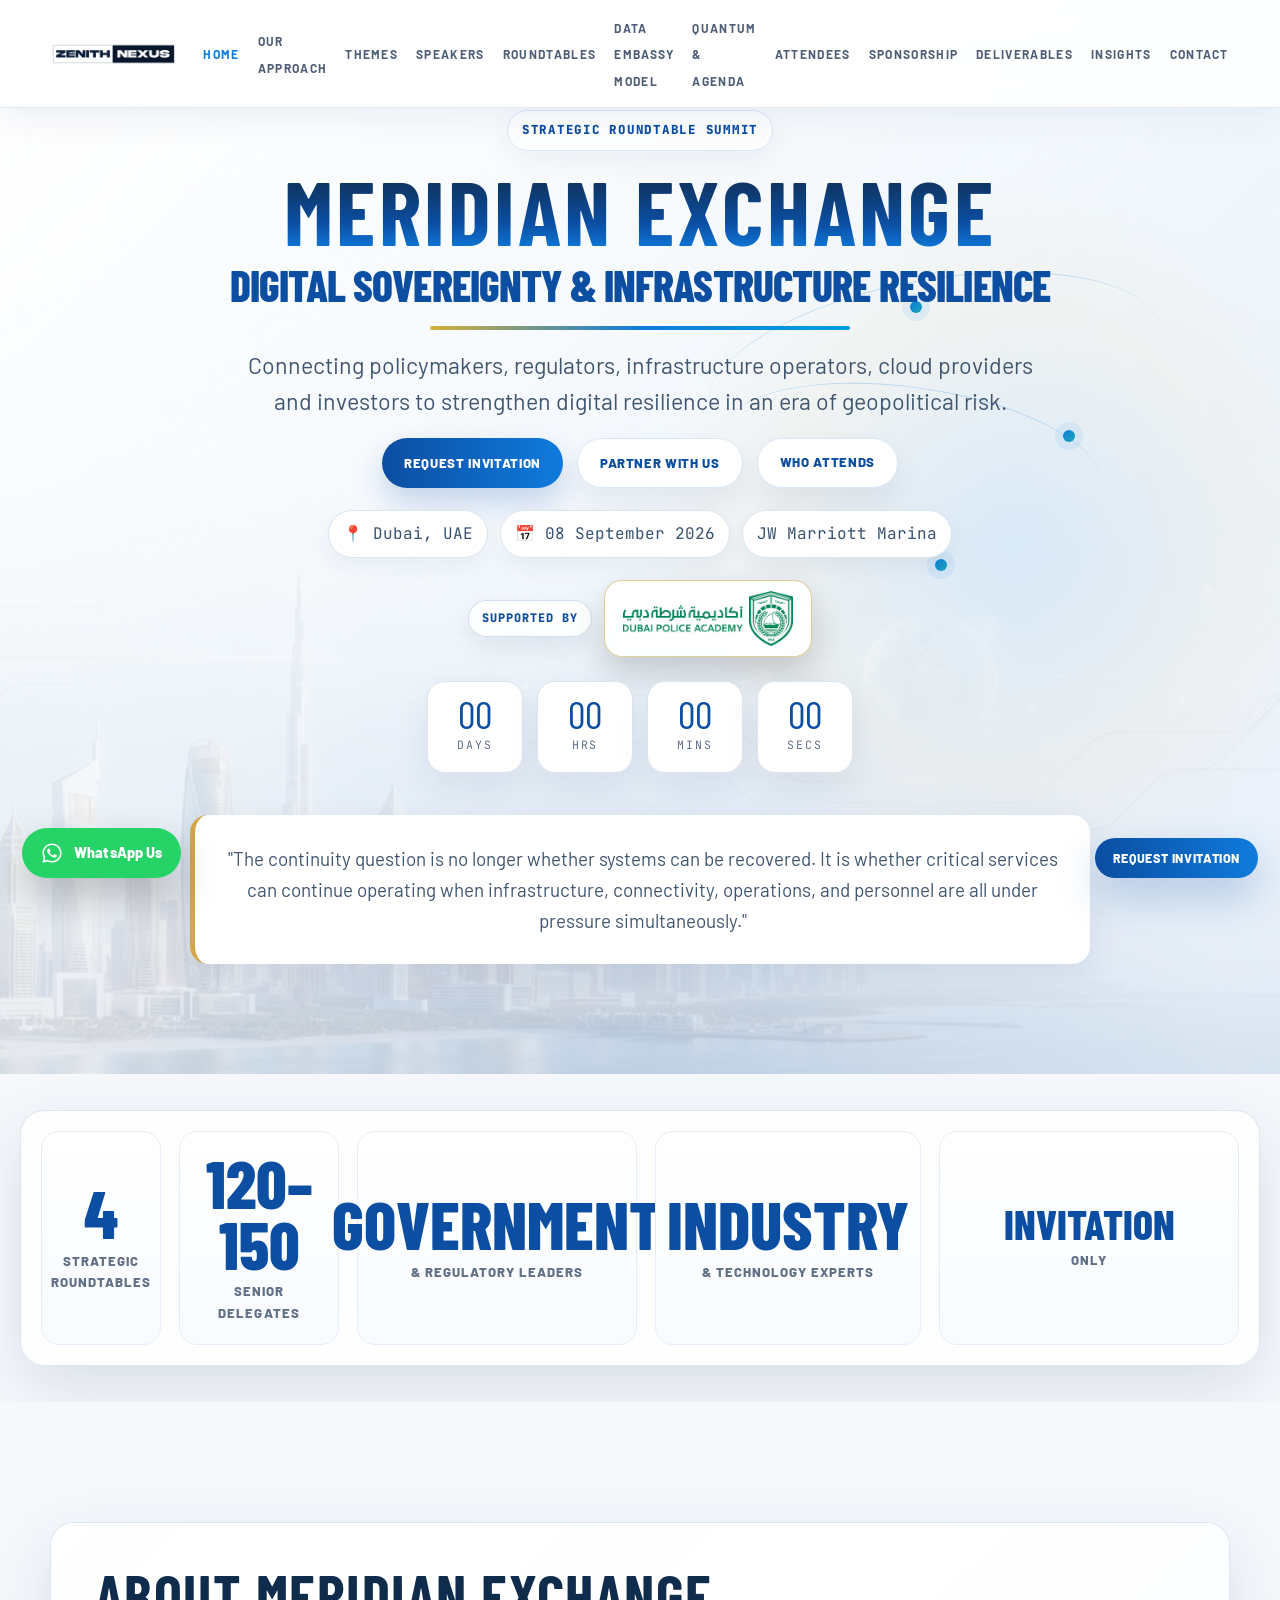
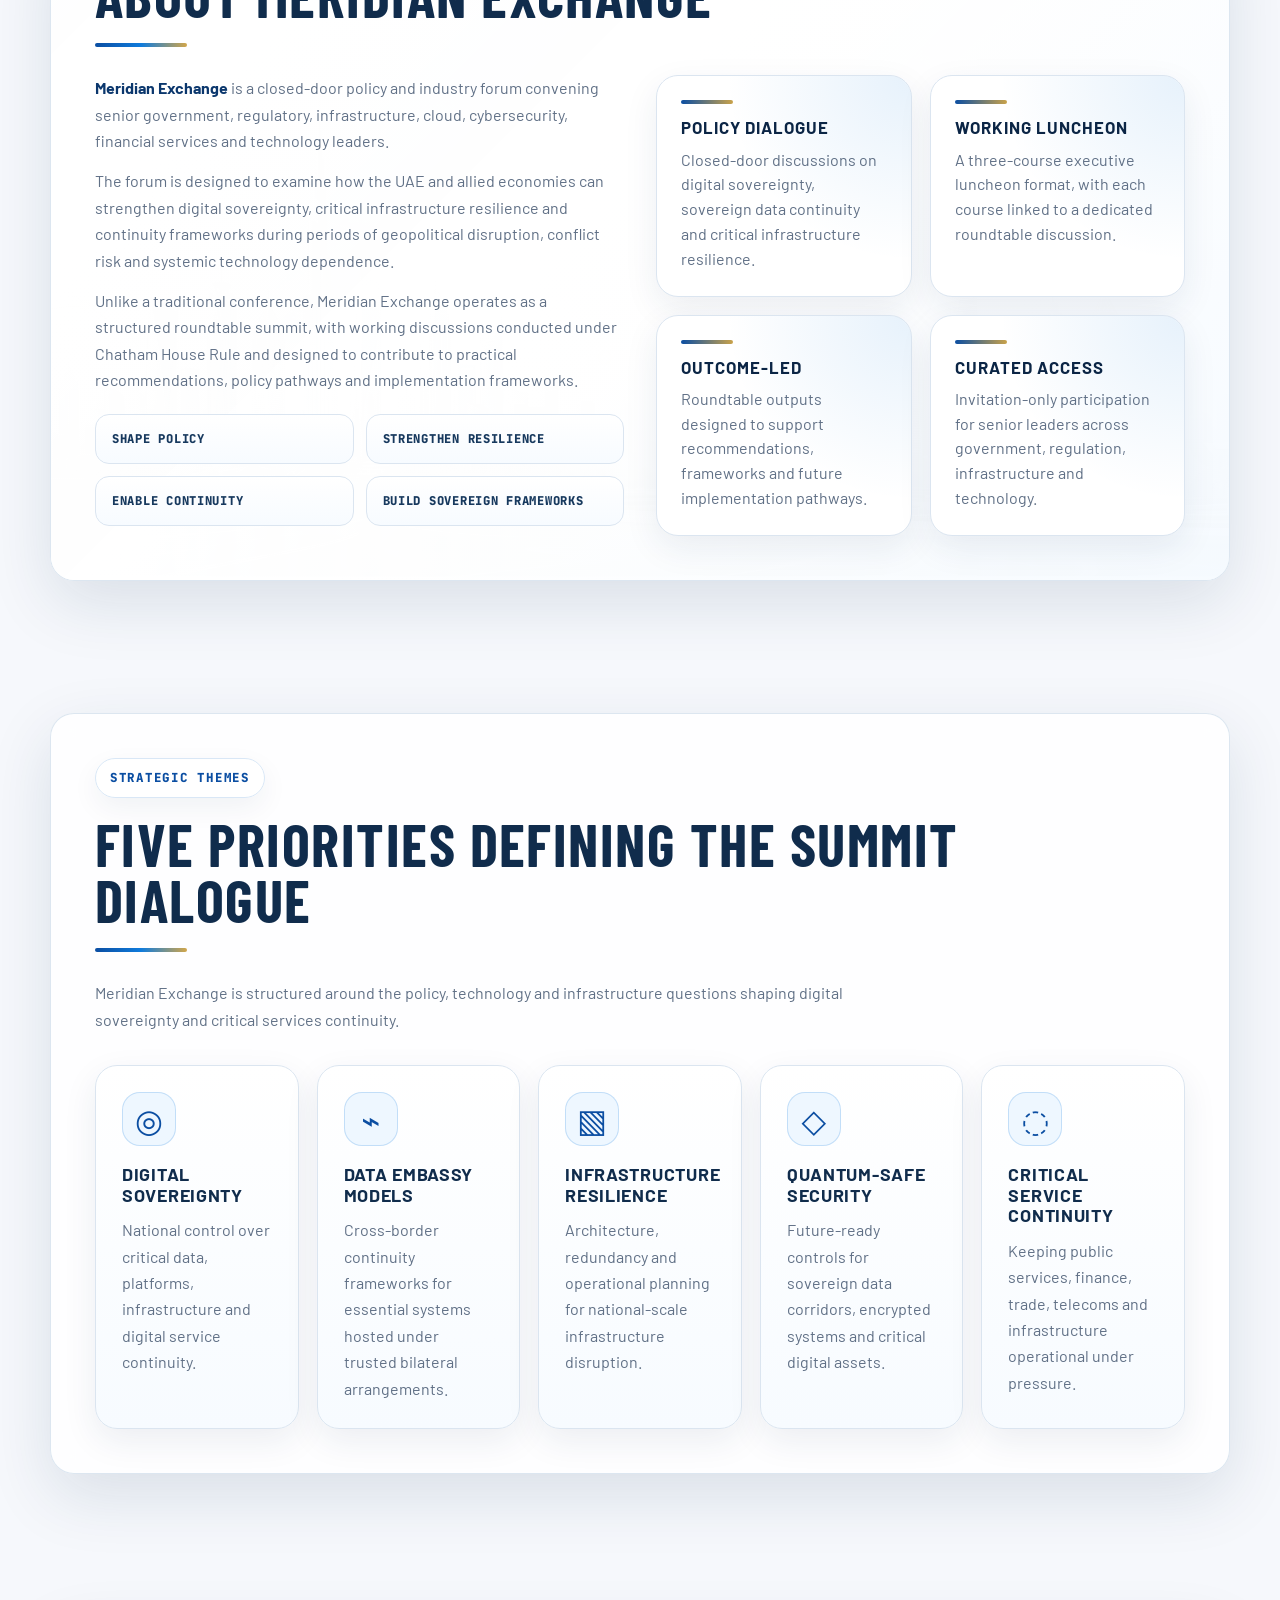
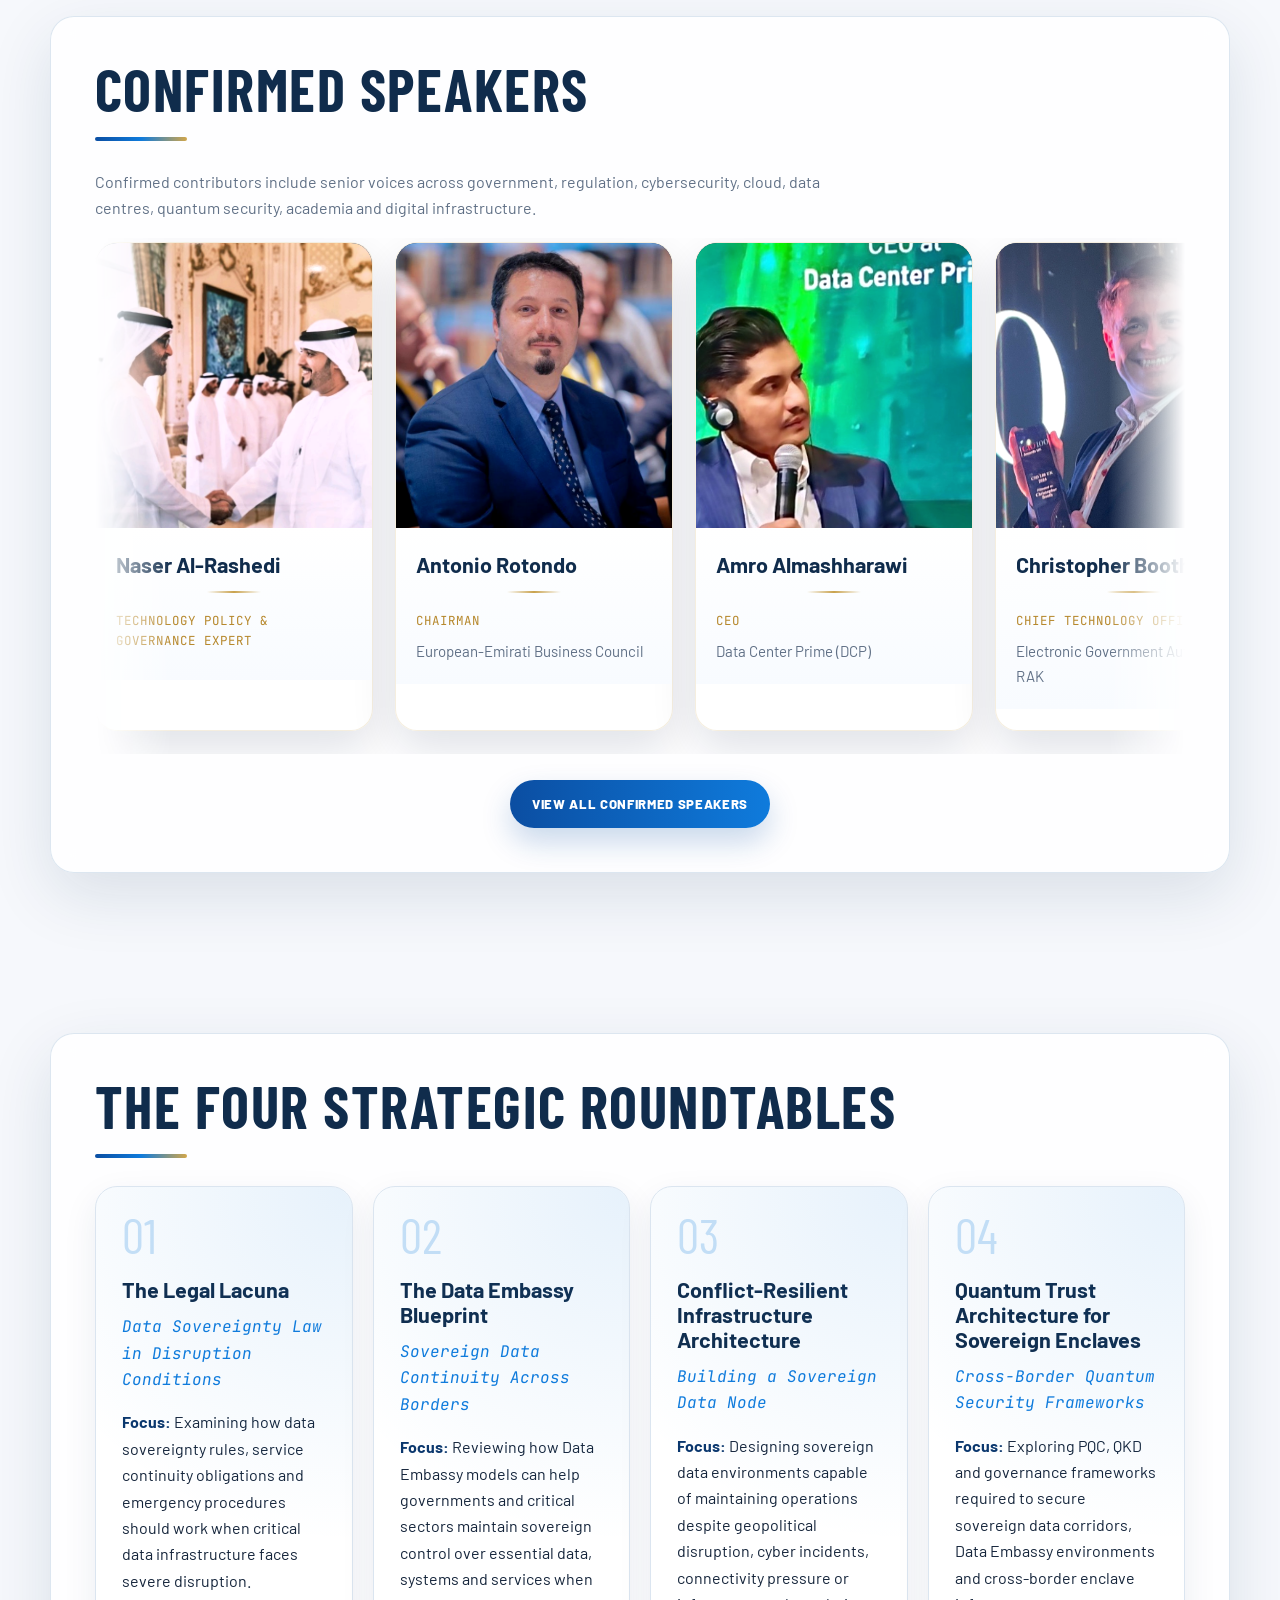
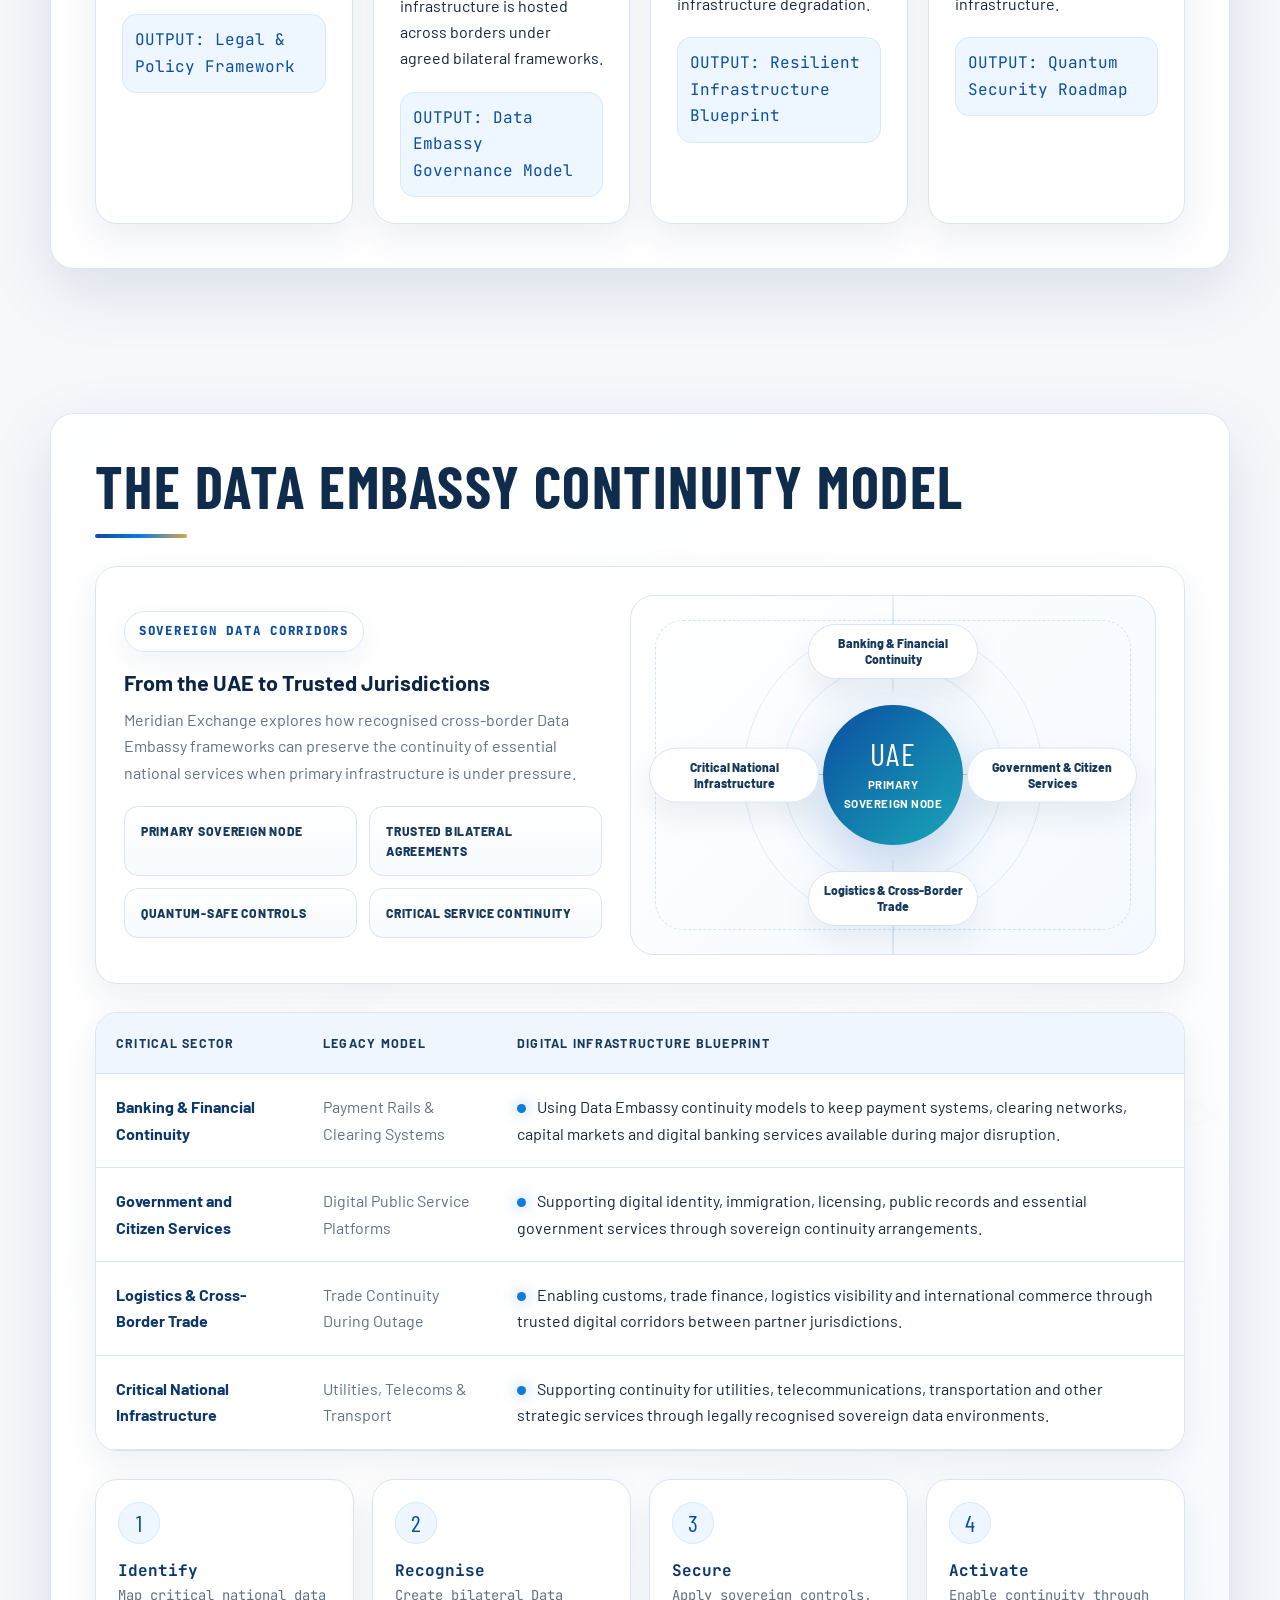
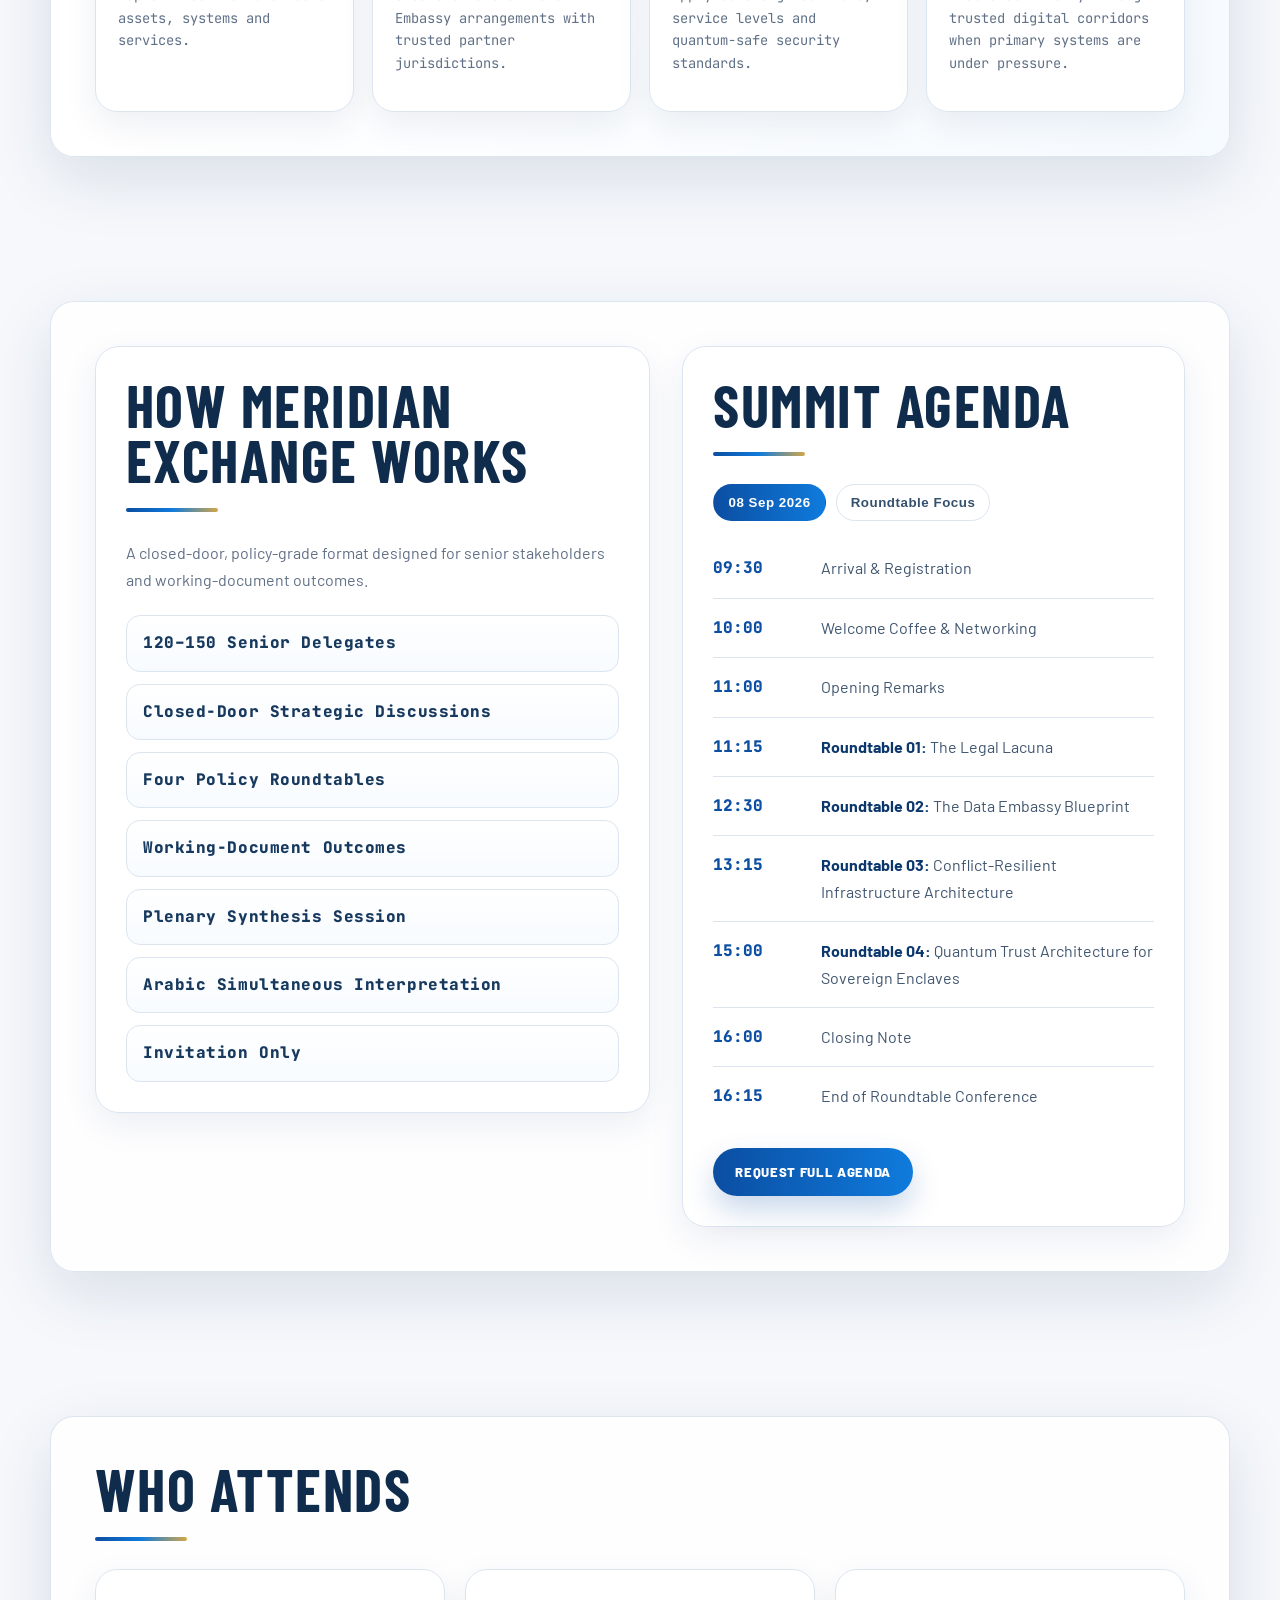
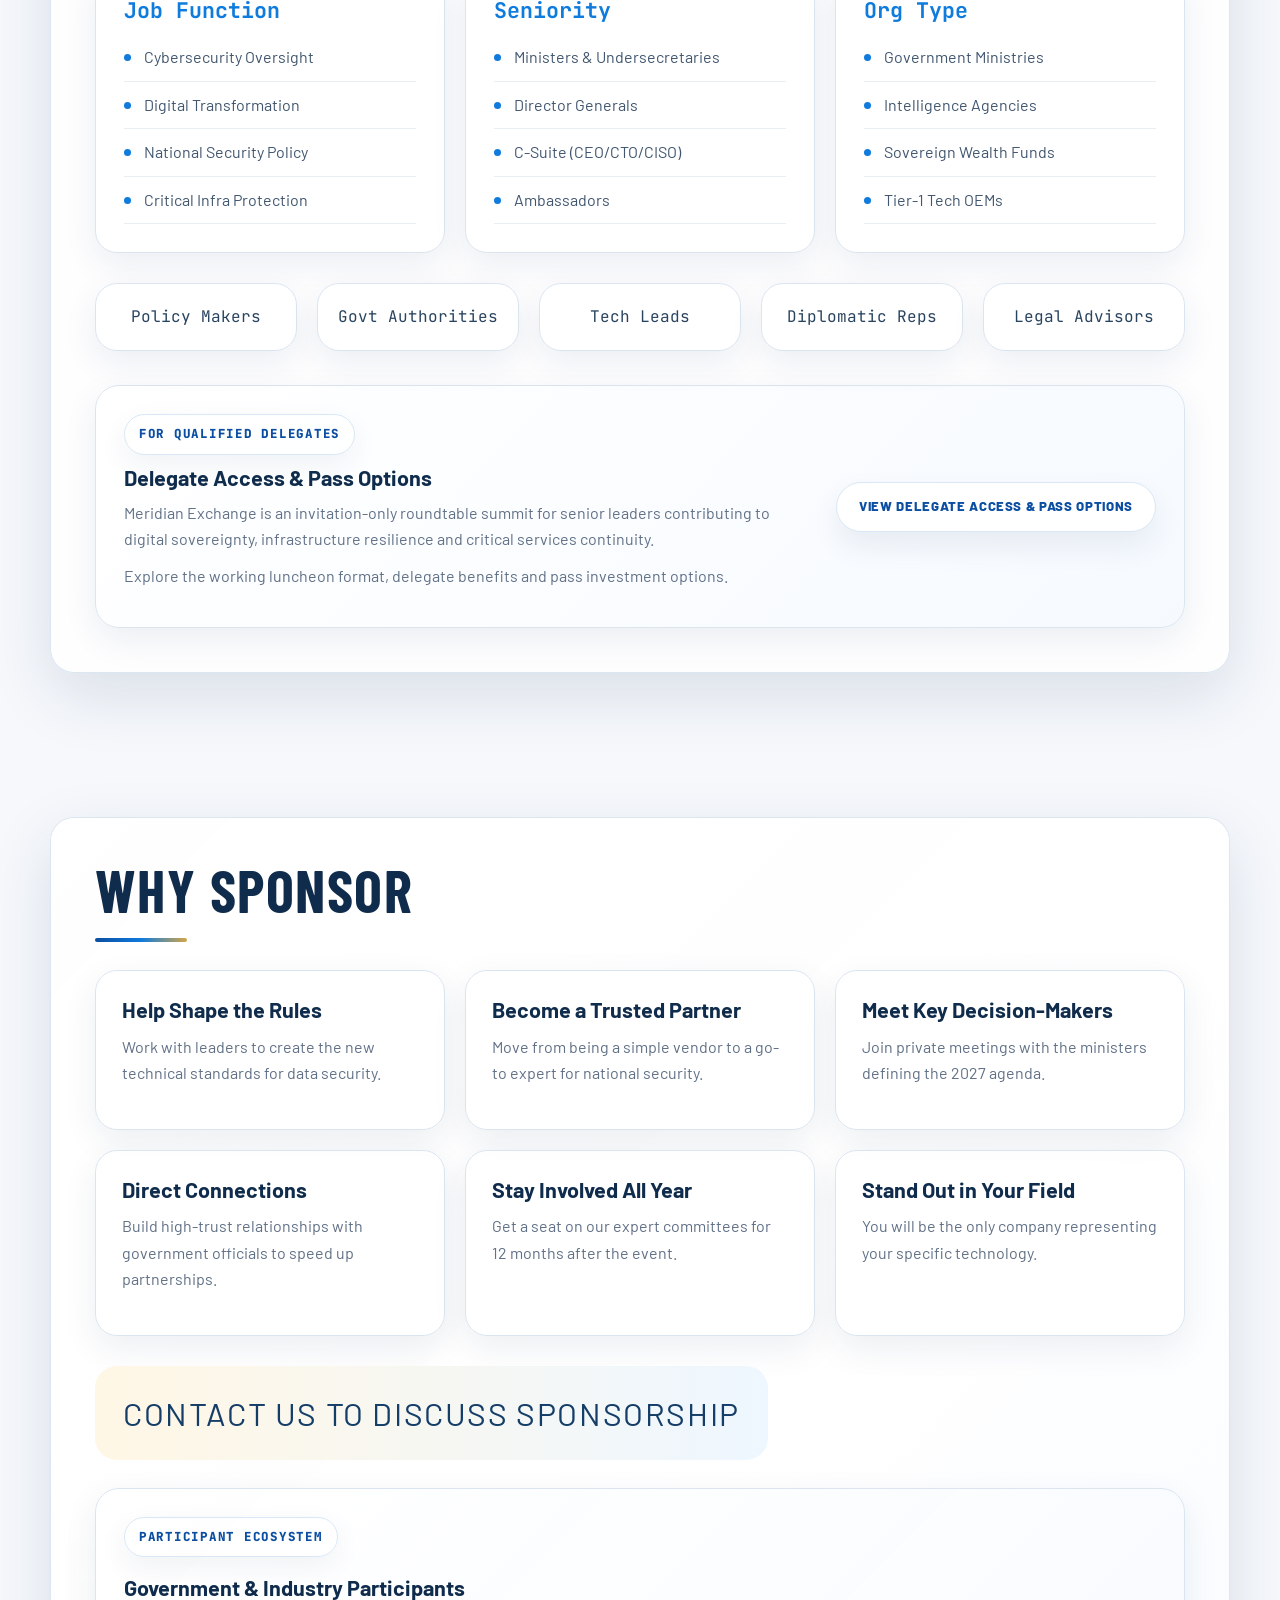
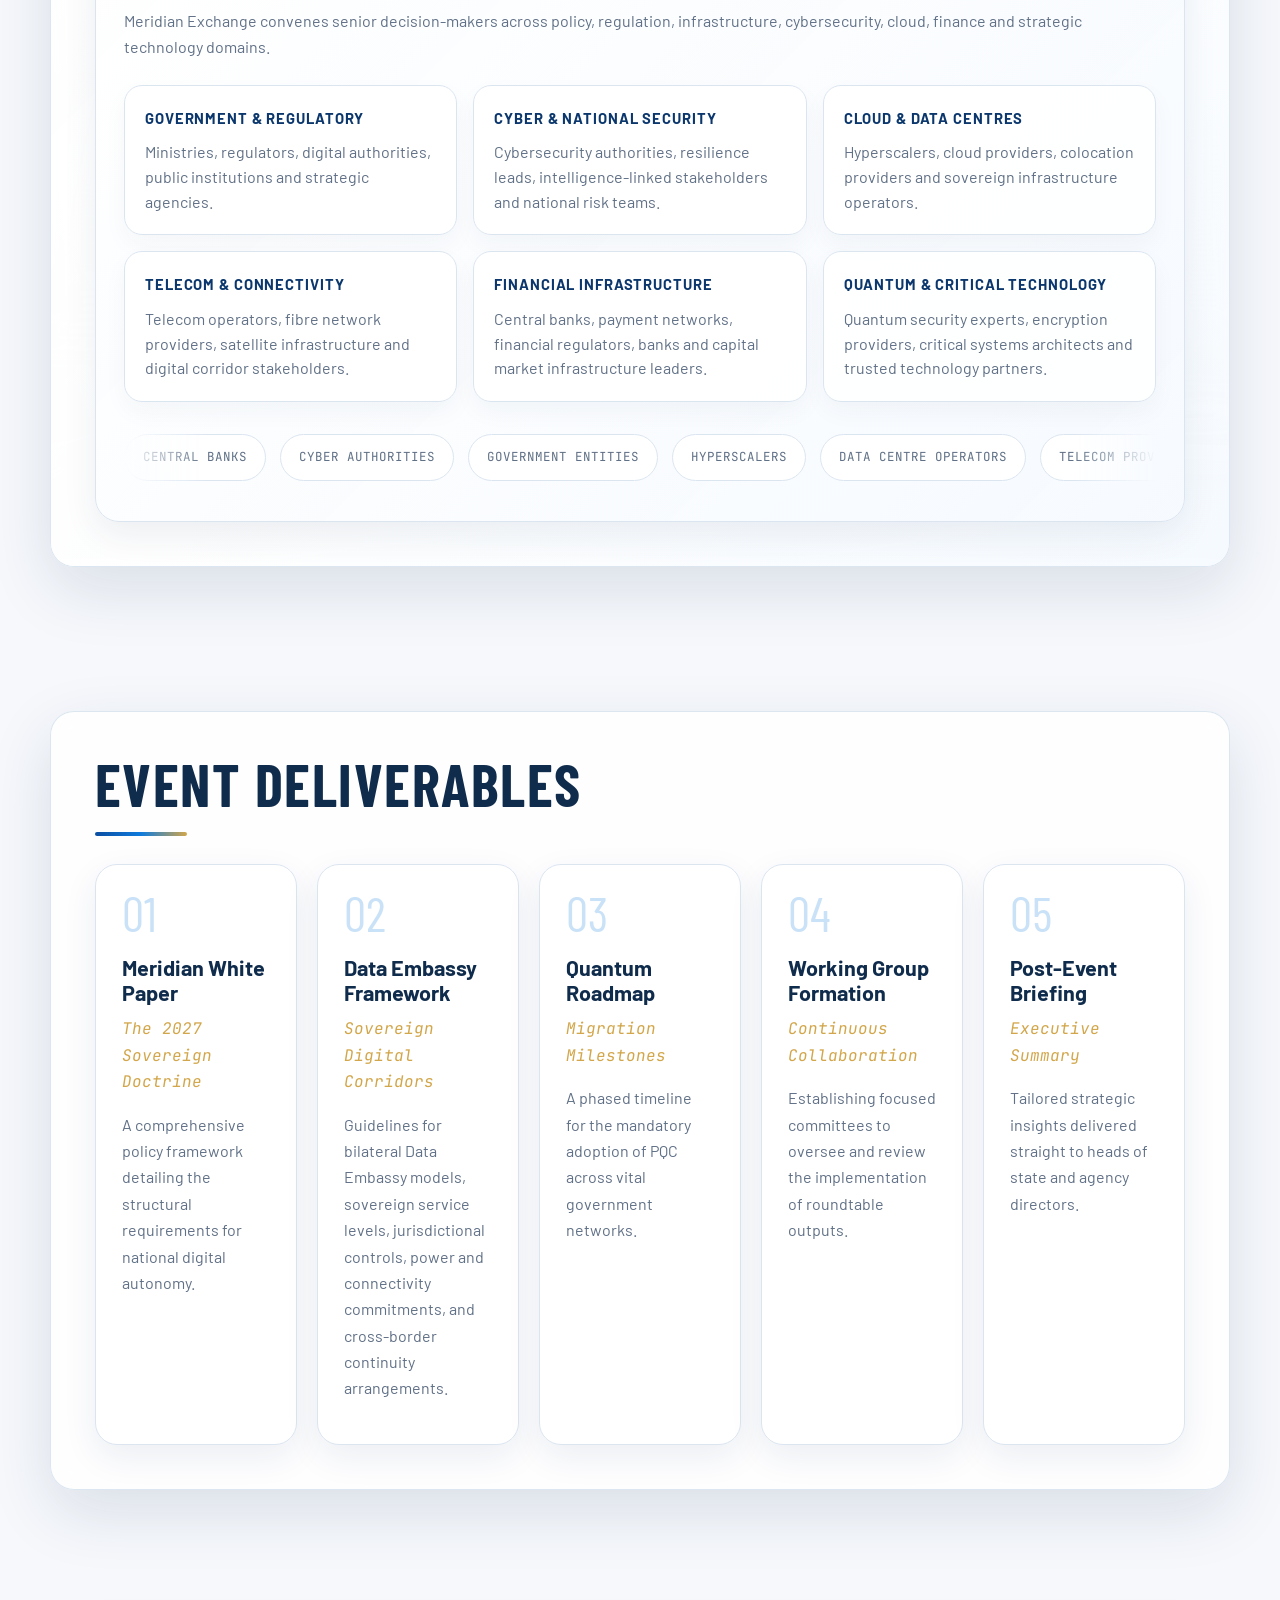
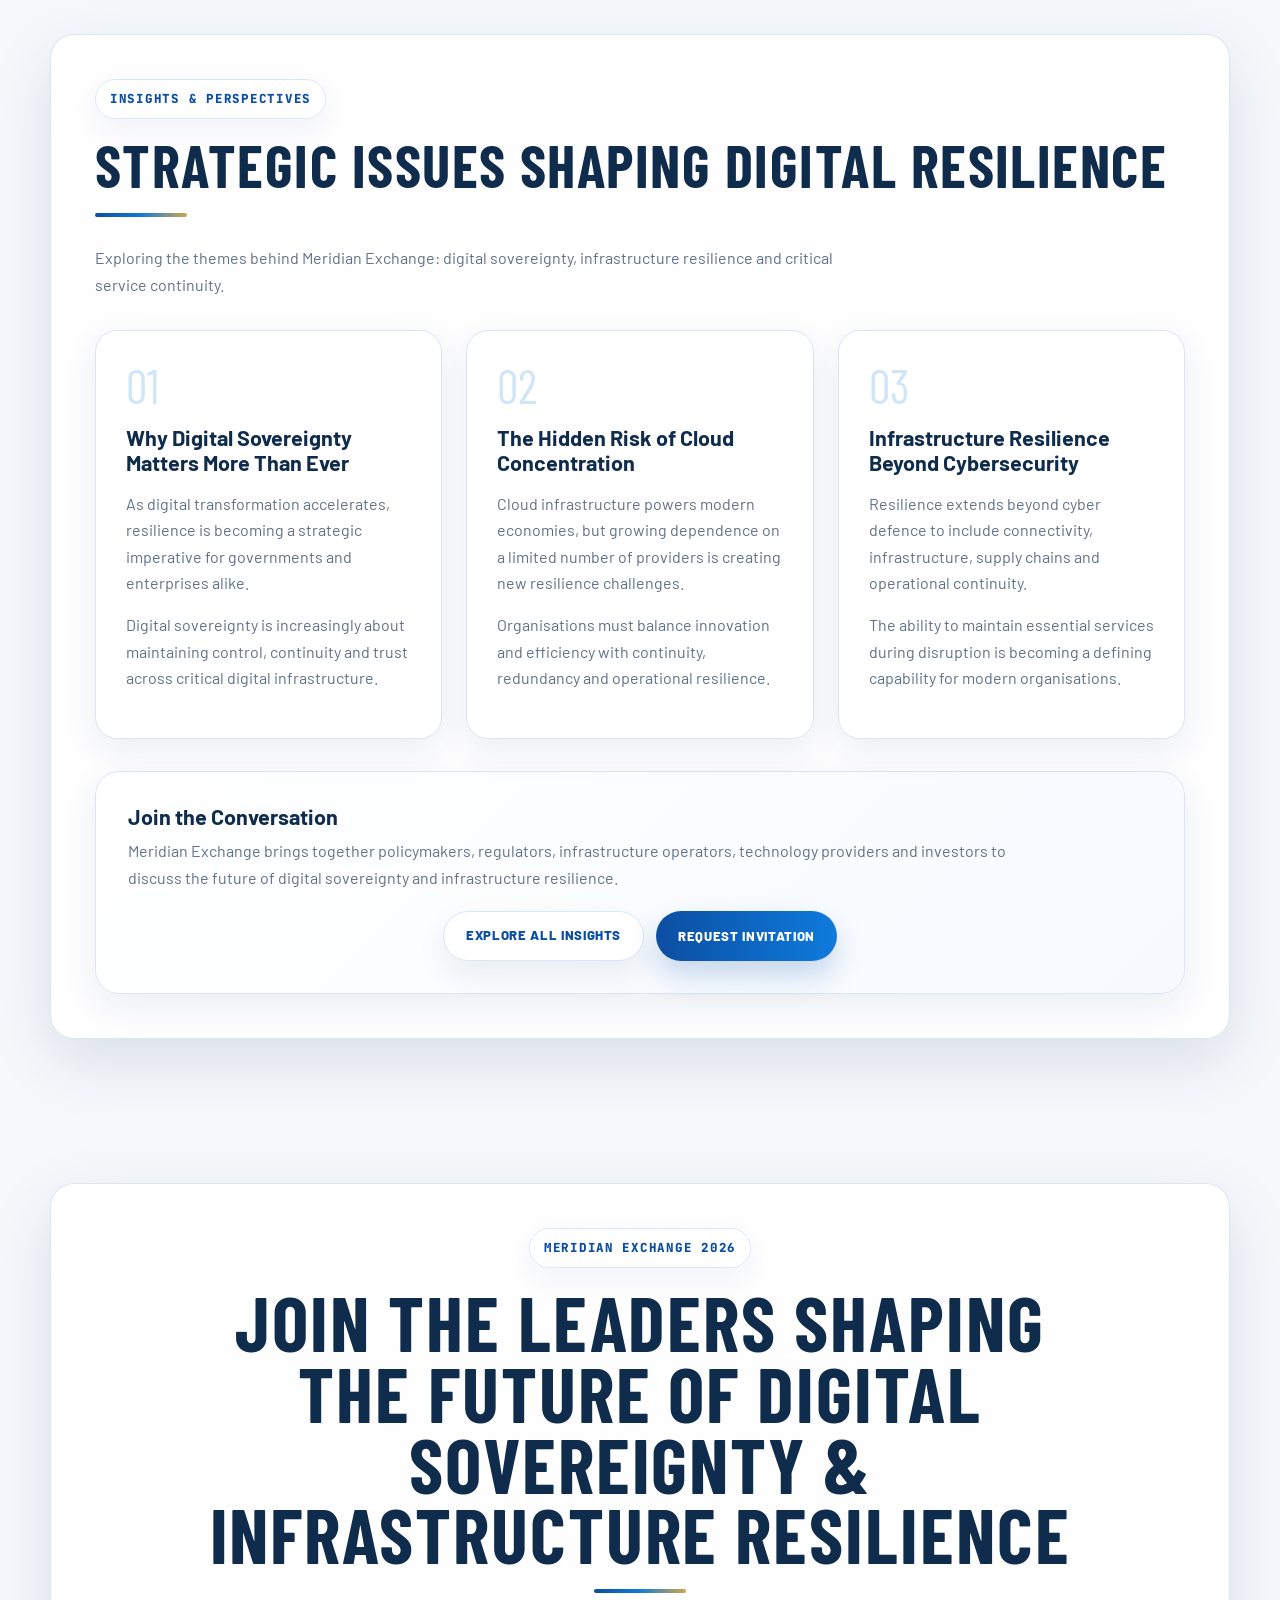
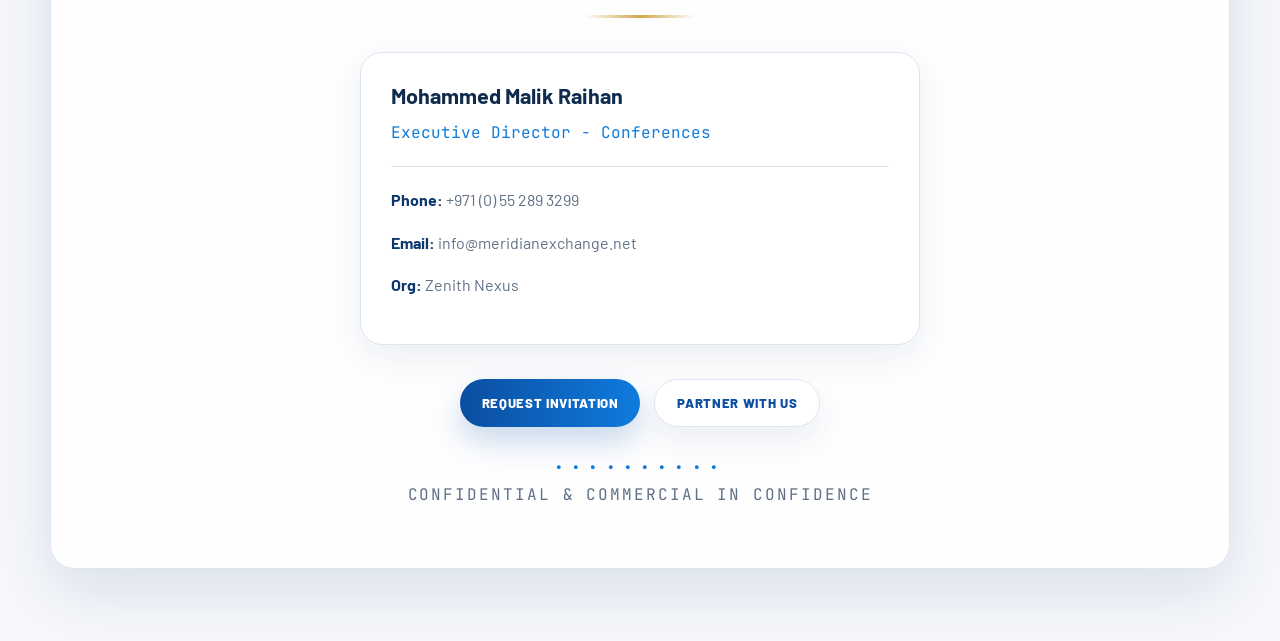
==== index.html @ 5865d731 "Update index.html" ====
<!DOCTYPE html>

<html lang="en">
<head>
<script type="application/ld+json">
{
  "@context":"https://schema.org",
  "@graph":[
    {
      "@type":"Organization",
      "name":"Zenith Nexus",
      "url":"https://meridianexchange.net",
      "logo":"https://meridianexchange.net/images/Zenith%20Nexus%20Logo.png",
      "description":"Zenith Nexus convenes industry leaders, policymakers and innovators through strategic forums and executive roundtables."
    },
    {
      "@type":"Event",
      "name":"Meridian Exchange",
"description":"A closed-door strategic roundtable summit focused on Digital Sovereignty, Data Embassy models, Infrastructure Resilience and Critical Services Continuity, bringing together policymakers, regulators, technology leaders, cloud providers, data centre operators and infrastructure stakeholders.",
  "eventAttendanceMode":"https://schema.org/OfflineEventAttendanceMode",
      "eventStatus":"https://schema.org/EventScheduled",
      "startDate":"2026-09-08T09:00:00+04:00",
      "endDate":"2026-09-08T18:00:00+04:00",
      "location":{
        "@type":"Place",
        "name":"JW Marriott Marina Dubai",
        "address":{
          "@type":"PostalAddress",
          "addressLocality":"Dubai",
          "addressCountry":"AE"
        }
      },
      "organizer":{
        "@type":"Organization",
        "name":"Zenith Nexus",
        "url":"https://meridianexchange.net"
      },
      "url":"https://meridianexchange.net"
    }
  ]
}
</script>
<meta charset="utf-8"/>
<meta content="width=device-width, initial-scale=1.0" name="viewport"/>

<title>Meridian Exchange | Data Embassy & Digital Sovereignty Summit Dubai</title>

<meta name="description" content="Meridian Exchange is a closed-door strategic roundtable summit in Dubai focused on digital sovereignty, Data Embassy models, infrastructure resilience, sovereign data continuity, cybersecurity, cloud infrastructure, data centres and critical services continuity."/>
<meta name="keywords" content="Meridian Exchange, digital sovereignty summit Dubai, Data Embassy UAE, data embassy model, digital embassy, sovereign data continuity, infrastructure resilience conference UAE, cybersecurity roundtable Dubai, critical infrastructure forum, data centre resilience, sovereign cloud UAE, cloud infrastructure UAE, operational resilience summit, critical services continuity"/>
<meta name="author" content="Zenith Nexus"/>
<meta name="robots" content="index, follow"/>
<link rel="canonical" href="https://meridianexchange.net/"/>

<!-- Open Graph / LinkedIn / WhatsApp Preview -->
<meta property="og:type" content="website"/>
<meta property="og:title" content="Meridian Exchange | Digital Sovereignty & Infrastructure Resilience"/>
<meta property="og:description" content="A closed-door strategic roundtable summit connecting policymakers, regulators, infrastructure operators, cloud providers, cybersecurity leaders and investors to discuss digital sovereignty, Data Embassy models and critical infrastructure resilience."/>
<meta property="og:url" content="https://meridianexchange.net/"/>
<meta property="og:site_name" content="Meridian Exchange"/>

<meta property="og:image" content="https://meridianexchange.net/images/meridian-preview.jpg"/>
<meta property="og:image:width" content="1200"/>
<meta property="og:image:height" content="630"/>
<meta property="og:image:type" content="image/jpeg"/>

<!-- Twitter / X Preview -->
<meta name="twitter:card" content="summary_large_image"/>
<meta name="twitter:title" content="Meridian Exchange | Digital Sovereignty & Infrastructure Resilience"/>
<meta name="twitter:description" content="Strategic roundtable summit in Dubai focused on digital sovereignty, Data Embassy models, infrastructure resilience and critical services continuity."/>
<meta name="twitter:image" content="https://meridianexchange.net/images/meridian-preview.jpg"/>

<link href="https://fonts.googleapis.com" rel="preconnect"/>
<link crossorigin="" href="https://fonts.gstatic.com" rel="preconnect"/>
<link href="https://fonts.googleapis.com/css2?family=Barlow:ital,wght@0,300;0,400;0,500;0,600;0,700;0,800;1,300;1,400&family=Barlow+Condensed:wght@600;700;800&family=JetBrains+Mono:wght@400;500&display=swap" rel="stylesheet"/>
<link href="css/style.css" rel="stylesheet"/>

<!-- Google Analytics -->
<script async src="https://www.googletagmanager.com/gtag/js?id=G-MV438D7FXN"></script>
<script>
  window.dataLayer = window.dataLayer || [];
  function gtag(){dataLayer.push(arguments);}
  gtag('js', new Date());
  gtag('config', 'G-MV438D7FXN');
</script>

<!-- LinkedIn Insight Tag -->
<script type="text/javascript">
_linkedin_partner_id = "10366401";
window._linkedin_data_partner_ids = window._linkedin_data_partner_ids || [];
window._linkedin_data_partner_ids.push(_linkedin_partner_id);
</script>

<script type="text/javascript">
(function(l) {
if (!l){
window.lintrk = function(a,b){
window.lintrk.q.push([a,b]);
};
window.lintrk.q=[];
}
var s = document.getElementsByTagName("script")[0];
var b = document.createElement("script");
b.type = "text/javascript";
b.async = true;
b.src = "https://snap.licdn.com/li.lms-analytics/insight.min.js";
s.parentNode.insertBefore(b, s);
})(window.lintrk);
</script>

<noscript>
<img
height="1"
width="1"
style="display:none;"
alt=""
src="https://px.ads.linkedin.com/collect/?pid=10366401&fmt=gif"
/>
</noscript>

</head>
<body>
<div aria-hidden="true" class="site-bg"></div>
<div id="progress-bar"></div>
<nav class="navbar">
<div class="logo">
<a href="#cover">
<img alt="Zenith Nexus Logo" class="nav-logo-img" src="images/Zenith Nexus Logo.png"/>
</a>
</div>
<button aria-label="Toggle Navigation" class="menu-toggle" id="menuToggle">☰</button>
<ul class="nav-links" id="navLinks">
<li><a href="#cover">Home</a></li>
<li><a href="#our-approach">Our Approach</a></li>
<li><a href="#strategic-themes">Themes</a></li>
<li><a href="#speakers">Speakers</a></li>
<li><a href="#roundtables">Roundtables</a></li>
<li><a href="#enclave-model">Data Embassy Model</a></li>
<li><a href="#quantum-agenda">Quantum &amp; Agenda</a></li>
<li><a href="#who-attends">Attendees</a></li>
<li><a href="#sponsorship">Sponsorship</a></li>
<li><a href="#deliverables">Deliverables</a></li>
<li><a href="insights.html">Insights</a></li>
<li><a href="#contact">Contact</a></li>
</ul>
</nav>
<section class="page flex-center text-center" id="cover">
<div class="cover-wave"></div>

<div class="hero-visual-layer" aria-hidden="true">
  <div class="hero-backdrop hero-backdrop-dubai"></div>
  <div class="hero-backdrop hero-backdrop-globe"></div>
  <span class="hero-arc hero-arc-1"></span>
  <span class="hero-arc hero-arc-2"></span>
  <span class="hero-node hero-node-1"></span>
  <span class="hero-node hero-node-2"></span>
  <span class="hero-node hero-node-3"></span>
</div>

<div class="container relative-z reveal">
<p class="eyebrow font-mono">Strategic Roundtable Summit</p>
<h1 class="hero-topic hero-brand-title fade-in">MERIDIAN EXCHANGE</h1>
<h2 class="hero-theme-highlight">Digital Sovereignty &amp; Infrastructure Resilience</h2>
<p class="hero-support">Connecting policymakers, regulators, infrastructure operators, cloud providers and investors to strengthen digital resilience in an era of geopolitical risk.</p>

<div class="hero-actions">
<button class="btn btn-primary js-open-lead-form" data-form-type="invitation" type="button">Request Invitation</button>
<button class="btn btn-secondary js-open-lead-form" data-form-type="partner" type="button">Partner With Us</button>
<a href="attendees.html" class="btn btn-secondary">Who Attends</a>
</div>

<div class="meta-info font-mono" style="margin-top: 22px;">
<span>📍 Dubai, UAE</span>
<span>📅 08 September 2026</span>
<span>JW Marriott Marina</span>
</div>
  
<div class="hero-supporting-partner" aria-label="Supporting partner">
  <span class="hero-supporting-label font-mono">Supported by</span>
  <div class="hero-supporting-logo-card">
    <img
      src="images/dubaipoliceacademylogo.png"
      alt="Dubai Police Academy Logo"
      class="hero-supporting-logo"
    />
  </div>
</div>
  
<div aria-label="Countdown to Meridian Exchange" class="countdown-container font-mono compact-countdown" id="countdown">
<div class="time-block"><span class="number" id="days">00</span><span class="label">Days</span></div>
<div class="time-block"><span class="number" id="hours">00</span><span class="label">Hrs</span></div>
<div class="time-block"><span class="number" id="minutes">00</span><span class="label">Mins</span></div>
<div class="time-block"><span class="number" id="seconds">00</span><span class="label">Secs</span></div>
</div>

<blockquote class="quote-style reveal">"The continuity question is no longer whether systems can be recovered. It is whether critical services can continue operating when infrastructure, connectivity, operations, and personnel are all under pressure simultaneously."</blockquote>
</div>

</section>
<section aria-label="Event highlights" class="impact-strip section-padding-sm">
<div class="container impact-container reveal"><div class="impact-item"><span class="impact-number counter" data-target="4">0</span><p>Strategic Roundtables</p></div><div class="impact-item"><span class="impact-number counter" data-target="120">0</span><p>Senior Delegates</p></div><div class="impact-item"><span class="impact-word">Government</span><p>&amp; Regulatory Leaders</p></div><div class="impact-item"><span class="impact-word">Industry</span><p>&amp; Technology Experts</p></div><div class="impact-item"><span class="impact-word">Invitation</span><p>Only</p></div></div>
</section>
<section class="page section-padding page-band page-band-dubai" id="our-approach">
  <div class="container reveal about-panel">
    <h2>About Meridian Exchange</h2>

    <div class="about-upgrade-grid">
      <div class="about-copy font-muted">
        <p>
          <strong>Meridian Exchange</strong> is a closed-door policy and industry forum convening senior government, regulatory, infrastructure, cloud, cybersecurity, financial services and technology leaders.
        </p>

        <p>
          The forum is designed to examine how the UAE and allied economies can strengthen digital sovereignty, critical infrastructure resilience and continuity frameworks during periods of geopolitical disruption, conflict risk and systemic technology dependence.
        </p>

        <p>
          Unlike a traditional conference, Meridian Exchange operates as a structured roundtable summit, with working discussions conducted under Chatham House Rule and designed to contribute to practical recommendations, policy pathways and implementation frameworks.
        </p>

        <div class="about-mini-grid font-mono">
          <span>Shape Policy</span>
          <span>Strengthen Resilience</span>
          <span>Enable Continuity</span>
          <span>Build Sovereign Frameworks</span>
        </div>
      </div>

      <div class="about-value-grid">
        <div class="about-value-card card-hover">
          <span class="about-value-line"></span>
          <h3>Policy Dialogue</h3>
          <p class="font-muted">
            Closed-door discussions on digital sovereignty, sovereign data continuity and critical infrastructure resilience.
          </p>
        </div>

        <div class="about-value-card card-hover">
          <span class="about-value-line"></span>
          <h3>Working Luncheon</h3>
          <p class="font-muted">
            A three-course executive luncheon format, with each course linked to a dedicated roundtable discussion.
          </p>
        </div>

        <div class="about-value-card card-hover">
          <span class="about-value-line"></span>
          <h3>Outcome-Led</h3>
          <p class="font-muted">
            Roundtable outputs designed to support recommendations, frameworks and future implementation pathways.
          </p>
        </div>

        <div class="about-value-card card-hover">
          <span class="about-value-line"></span>
          <h3>Curated Access</h3>
          <p class="font-muted">
            Invitation-only participation for senior leaders across government, regulation, infrastructure and technology.
          </p>
        </div>
      </div>
    </div>
   </div>
</section>

<section class="page section-padding" id="strategic-themes">
  <div class="container reveal">
    <p class="eyebrow font-mono">Strategic Themes</p>
    <h2>Five Priorities Defining the Summit Dialogue</h2>
    <p class="font-muted subtitle-margin">
      Meridian Exchange is structured around the policy, technology and infrastructure questions shaping digital sovereignty and critical services continuity.
    </p>

    <div class="theme-card-grid">
      <div class="theme-card card-hover">
        <div class="theme-icon">◎</div>
        <h3>Digital Sovereignty</h3>
        <p class="font-muted">National control over critical data, platforms, infrastructure and digital service continuity.</p>
      </div>

      <div class="theme-card card-hover">
        <div class="theme-icon">⌁</div>
        <h3>Data Embassy Models</h3>
        <p class="font-muted">Cross-border continuity frameworks for essential systems hosted under trusted bilateral arrangements.</p>
      </div>

      <div class="theme-card card-hover">
        <div class="theme-icon">▧</div>
        <h3>Infrastructure Resilience</h3>
        <p class="font-muted">Architecture, redundancy and operational planning for national-scale infrastructure disruption.</p>
      </div>

      <div class="theme-card card-hover">
        <div class="theme-icon">◇</div>
        <h3>Quantum-Safe Security</h3>
        <p class="font-muted">Future-ready controls for sovereign data corridors, encrypted systems and critical digital assets.</p>
      </div>

      <div class="theme-card card-hover">
        <div class="theme-icon">◌</div>
        <h3>Critical Service Continuity</h3>
        <p class="font-muted">Keeping public services, finance, trade, telecoms and infrastructure operational under pressure.</p>
      </div>
    </div>
  </div>
</section>

<section class="page section-padding" id="speakers">
<div class="container reveal">
<h2>Confirmed Speakers</h2>
<p class="font-muted subtitle-margin">
  Confirmed contributors include senior voices across government, regulation, cybersecurity, cloud, data centres, quantum security, academia and digital infrastructure.
</p>
  
<div aria-label="Featured speakers moving carousel" class="speaker-carousel">
<div class="speaker-track">

<!-- FIRST SPEAKER SET -->

  <div class="speaker-card card-hover">
<a class="speaker-link" href="https://www.linkedin.com/in/naser-alrashdi-alrashedi-81a367104/" rel="noopener noreferrer" target="_blank">
<div class="speaker-img-container">
<img alt="Naser Al-Rashedi" class="speaker-img" src="images/naser-alrashdi.jpeg"/>
<div class="speaker-overlay"><span class="view-profile font-mono">View Profile</span></div>
</div>
</a>
<div class="speaker-info">
<h3>Naser Al-Rashedi</h3>
<p class="speaker-title gold font-mono">Technology Policy &amp; Governance Expert</p>
</div>
</div>
<div class="speaker-card card-hover">
<a class="speaker-link" href="https://www.linkedin.com/in/antonio-rotondo-eebc-europeanemiratibusinesscouncil-ccirc-chamberofcommerce" rel="noopener noreferrer" target="_blank">
<div class="speaker-img-container">
<img alt="Antonio Rotondo" class="speaker-img" src="images/antonio-rotondo.jpeg"/>
<div class="speaker-overlay"><span class="view-profile font-mono">View Profile</span></div>
</div>
</a>
<div class="speaker-info">
<h3>Antonio Rotondo</h3>
<p class="speaker-title gold font-mono">Chairman</p>
<p class="speaker-company font-muted">European-Emirati Business Council</p>
</div>
</div>

<div class="speaker-card card-hover">
<a class="speaker-link" href="https://www.linkedin.com/in/amrocoffeeman" rel="noopener noreferrer" target="_blank">
<div class="speaker-img-container">
<img alt="Amro Almashharawi" class="speaker-img" src="images/amro-mashharawi.jpeg"/>
<div class="speaker-overlay"><span class="view-profile font-mono">View Profile</span></div>
</div>
</a>
<div class="speaker-info">
<h3>Amro Almashharawi</h3>
<p class="speaker-title gold font-mono">CEO</p>
<p class="speaker-company font-muted">Data Center Prime (DCP)</p>
</div>
  
</div>
<div class="speaker-card card-hover">
<a class="speaker-link" href="https://www.linkedin.com/in/christopher--booth/" rel="noopener noreferrer" target="_blank">
<div class="speaker-img-container">
<img alt="Christopher Booth" class="speaker-img" src="images/christopher%20-booth.jpeg"/>
<div class="speaker-overlay"><span class="view-profile font-mono">View Profile</span></div>
</div>
</a>
<div class="speaker-info">
<h3>Christopher Booth</h3>
<p class="speaker-title gold font-mono">Chief Technology Officer</p>
<p class="speaker-company font-muted">Electronic Government Authority, RAK</p>
</div>
</div>
  
<div class="speaker-card card-hover">
<a class="speaker-link" href="https://www.linkedin.com/in/jonathan-a-kwofie-25aa2414" rel="noopener noreferrer" target="_blank">
<div class="speaker-img-container">
<img alt="Jonathan A Kwofie" class="speaker-img" src="images/jonathan-kwofie.jpeg"/>
<div class="speaker-overlay"><span class="view-profile font-mono">View Profile</span></div>
</div>
</a>
<div class="speaker-info">
<h3>Jonathan A Kwofie</h3>
<p class="speaker-title gold font-mono">Head of Cyber Security</p>
<p class="speaker-company font-muted">Dubai Financial Services Authority (DFSA)</p>
</div>
</div>

<div class="speaker-card card-hover">
<a class="speaker-link" href="https://www.linkedin.com/in/drnaderghazal" rel="noopener noreferrer" target="_blank">
<div class="speaker-img-container">
<img alt="Dr. Nader M. Ghazal" class="speaker-img" src="images/nader-ghazal.png"/>
<div class="speaker-overlay"><span class="view-profile font-mono">View Profile</span></div>
</div>
</a>
<div class="speaker-info">
<h3>Dr. Nader M. Ghazal</h3>
<p class="speaker-title gold font-mono">Chairman</p>
<p class="speaker-company font-muted">African-Asian Council for AI &amp; Cybersecurity</p>
</div>
</div>

<div class="speaker-card card-hover">
<a class="speaker-link" href="https://www.linkedin.com/in/muhammadshafiq" rel="noopener noreferrer" target="_blank">
<div class="speaker-img-container">
<img alt="Muhammad Shafique" class="speaker-img" src="images/muhammad-shafique.png"/>
<div class="speaker-overlay"><span class="view-profile font-mono">View Profile</span></div>
</div>
</a>
<div class="speaker-info">
<h3>Muhammad Shafique</h3>
<p class="speaker-title gold font-mono">Professor, Director eBRAIN &amp; iCAS Lab</p>
<p class="speaker-company font-muted">New York University (NYU) Abu Dhabi, UAE</p>
</div>
</div>

<div class="speaker-card card-hover">
<a class="speaker-link" href="https://www.linkedin.com/in/prof-hossam-elshenraki-38180691" rel="noopener noreferrer" target="_blank">
<div class="speaker-img-container">
<img alt="Prof Hossam Elshenraki" class="speaker-img" src="images/hossam-elshenraki.jpeg"/>
<div class="speaker-overlay"><span class="view-profile font-mono">View Profile</span></div>
</div>
</a>
<div class="speaker-info">
<h3>Prof Hossam Elshenraki</h3>
<p class="speaker-title gold font-mono">Professor in Criminal Investigation</p>
<p class="speaker-company font-muted">Dubai Police Academy</p>
</div>
</div>

<div class="speaker-card card-hover">
<a class="speaker-link" href="https://www.linkedin.com/in/ahmed-mostafa-ceng-mcibse-422b9269/" rel="noopener noreferrer" target="_blank">
<div class="speaker-img-container">
<img alt="Ahmed Mostafa" class="speaker-img" src="images/ahmed-mostafa.jpeg"/>
<div class="speaker-overlay"><span class="view-profile font-mono">View Profile</span></div>
</div>
</a>
<div class="speaker-info">
<h3>Ahmed Mostafa</h3>
<p class="speaker-title gold font-mono">Data Center Director</p>
<p class="speaker-company font-muted">Meinhardt</p>
</div>
</div>

<div class="speaker-card card-hover">
<a class="speaker-link" href="https://www.linkedin.com/in/ammaralhorani/" rel="noopener noreferrer" target="_blank">
<div class="speaker-img-container">
<img alt="Ammar Al Horani" class="speaker-img" src="images/ammar-alhorani.png"/>
<div class="speaker-overlay"><span class="view-profile font-mono">View Profile</span></div>
</div>
</a>
<div class="speaker-info">
<h3>Ammar Al Horani</h3>
<p class="speaker-title gold font-mono">Data Center Business Leader &amp; Global Accounts Director</p>
<p class="speaker-company font-muted">Eaton | Middle East, Turkey &amp; Africa</p>
</div>
</div>  
  
<div class="speaker-card card-hover">
<a class="speaker-link" href="https://www.linkedin.com/in/arimazzeoinnovation" rel="noopener noreferrer" target="_blank">
<div class="speaker-img-container">
<img alt="Dr. Arianna Mazzeo" class="speaker-img" src="images/arianna-mazzeo.jpeg"/>
<div class="speaker-overlay"><span class="view-profile font-mono">View Profile</span></div>
</div>
</a>
<div class="speaker-info">
<h3>Dr. Arianna Mazzeo</h3>
<p class="speaker-title gold font-mono">School of Communication &amp; Creative Industries Prof.</p>
<p class="speaker-company font-muted">Canadian University Dubai</p>
</div>
</div>

<div class="speaker-card card-hover">
<a class="speaker-link" href="https://www.linkedin.com/in/heideyoung" rel="noopener noreferrer" target="_blank">
<div class="speaker-img-container">
<img alt="Heide Young" class="speaker-img" src="images/heide-young.jpg"/>
<div class="speaker-overlay"><span class="view-profile font-mono">View Profile</span></div>
</div>
</a>
<div class="speaker-info">
<h3>Heide Young</h3>
<p class="speaker-title gold font-mono">Manager Cyber Strategy &amp; Engagement</p>
<p class="speaker-company font-muted">NEOM</p>
</div>
</div>

<div class="speaker-card card-hover">
<a class="speaker-link" href="https://www.linkedin.com/in/drpramodkumar/" rel="noopener noreferrer" target="_blank">
<div class="speaker-img-container">
<img alt="Dr. Pramod Kumar" class="speaker-img" src="images/pramod-kumar.jpeg"/>
<div class="speaker-overlay"><span class="view-profile font-mono">View Profile</span></div>
</div>
</a>
<div class="speaker-info">
<h3>Dr. Pramod Kumar</h3>
<p class="speaker-title gold font-mono">Principal Scientist</p>
<p class="speaker-company font-muted">Quantum Photonics</p>
</div>
</div>

<div class="speaker-card card-hover">
<a class="speaker-link" href="https://www.linkedin.com/in/sanjay-kumar-pmp-atd-cdcs-ctia-cdfom-cdcnp-49245a13/" rel="noopener noreferrer" target="_blank">
<div class="speaker-img-container">
<img alt="Sanjay Kumar" class="speaker-img" src="images/sanjay-kumar.jpeg"/>
<div class="speaker-overlay"><span class="view-profile font-mono">View Profile</span></div>
</div>
</a>
<div class="speaker-info">
<h3>Sanjay Kumar</h3>
<p class="speaker-title gold font-mono">Director – Design &amp; Execution</p>
<p class="speaker-company font-muted">Data Centre, DAMAC</p>
</div>
</div>

<div class="speaker-card card-hover">
<a class="speaker-link" href="https://www.linkedin.com/in/alexleeyingshueng/" rel="noopener noreferrer" target="_blank">
<div class="speaker-img-container">
<img alt="Alex Lee Ying-Shueng" class="speaker-img" src="images/alexleeying-shueng.jpg"/>
<div class="speaker-overlay"><span class="view-profile font-mono">View Profile</span></div>
</div>
</a>
<div class="speaker-info">
<h3>Alex Lee Ying-Shueng</h3>
<p class="speaker-title gold font-mono">Managing Director</p>
<p class="speaker-company font-muted">China Mobile International Middle East</p>
</div>
</div>

<div class="speaker-card card-hover">
<a class="speaker-link" href="https://www.linkedin.com/in/himmathmohammed/" rel="noopener noreferrer" target="_blank">
<div class="speaker-img-container">
<img alt="Himmath Mohammed" class="speaker-img" src="images/himmath-mohammed.jpeg"/>
<div class="speaker-overlay"><span class="view-profile font-mono">View Profile</span></div>
</div>
</a>
<div class="speaker-info">
<h3>Himmath Mohammed</h3>
<p class="speaker-title gold font-mono">Chief Information Officer</p>
<p class="speaker-company font-muted">Gulf Data Hub</p>
</div>
</div>
  <div class="speaker-card card-hover">
<a class="speaker-link" href="https://www.linkedin.com/in/vanessa-abernethy-799a123/" rel="noopener noreferrer" target="_blank">
<div class="speaker-img-container">
<img alt="Vanessa Abernethy" class="speaker-img" src="images/vanessa-bernethy.png"/>
<div class="speaker-overlay"><span class="view-profile font-mono">View Profile</span></div>
</div>
</a>
<div class="speaker-info">
<h3>Vanessa Abernethy</h3>
<p class="speaker-title gold font-mono">Chairman</p>
<p class="speaker-company font-muted">New Zealand Business Council - UAE</p>
</div>
</div>
<div class="speaker-card card-hover">
<a class="speaker-link" href="https://www.linkedin.com/in/akmaral-orazaly/" rel="noopener noreferrer" target="_blank">
<div class="speaker-img-container">
<img alt="Akmaral Orazaly" class="speaker-img" src="images/akmaral-orazaly.jpeg"/>
<div class="speaker-overlay"><span class="view-profile font-mono">View Profile</span></div>
</div>
</a>
<div class="speaker-info">
<h3>Akmaral Orazaly</h3>
<p class="speaker-title gold font-mono">Principal Researcher</p>
<p class="speaker-company font-muted">Mohammed Bin Rashid School of Government</p>
</div>
</div>
  
<!-- DUPLICATED SPEAKER SET FOR SMOOTH SCROLL -->

  <div class="speaker-card card-hover">
<a class="speaker-link" href="https://www.linkedin.com/in/naser-alrashdi-alrashedi-81a367104/" rel="noopener noreferrer" target="_blank">
<div class="speaker-img-container">
<img alt="Naser Al-Rashedi" class="speaker-img" src="images/naser-alrashdi.jpeg"/>
<div class="speaker-overlay"><span class="view-profile font-mono">View Profile</span></div>
</div>
</a>
<div class="speaker-info">
<h3>Naser Al-Rashedi</h3>
<p class="speaker-title gold font-mono">Technology Policy &amp; Governance Expert</p>
</div>
</div>
<div class="speaker-card card-hover">
<a class="speaker-link" href="https://www.linkedin.com/in/antonio-rotondo-eebc-europeanemiratibusinesscouncil-ccirc-chamberofcommerce" rel="noopener noreferrer" target="_blank">
<div class="speaker-img-container">
<img alt="Antonio Rotondo" class="speaker-img" src="images/antonio-rotondo.jpeg"/>
<div class="speaker-overlay"><span class="view-profile font-mono">View Profile</span></div>
</div>
</a>
<div class="speaker-info">
<h3>Antonio Rotondo</h3>
<p class="speaker-title gold font-mono">Chairman</p>
<p class="speaker-company font-muted">European-Emirati Business Council</p>
</div>
</div>

<div class="speaker-card card-hover">
<a class="speaker-link" href="https://www.linkedin.com/in/amrocoffeeman" rel="noopener noreferrer" target="_blank">
<div class="speaker-img-container">
<img alt="Amro Almashharawi" class="speaker-img" src="images/amro-mashharawi.jpeg"/>
<div class="speaker-overlay"><span class="view-profile font-mono">View Profile</span></div>
</div>
</a>
<div class="speaker-info">
<h3>Amro Almashharawi</h3>
<p class="speaker-title gold font-mono">CEO</p>
<p class="speaker-company font-muted">Data Center Prime (DCP)</p>
</div>
</div>
<div class="speaker-card card-hover">
<a class="speaker-link" href="https://www.linkedin.com/in/christopher--booth/" rel="noopener noreferrer" target="_blank">
<div class="speaker-img-container">
<img alt="Christopher Booth" class="speaker-img" src="images/christopher%20-booth.jpeg"/>
<div class="speaker-overlay"><span class="view-profile font-mono">View Profile</span></div>
</div>
</a>
<div class="speaker-info">
<h3>Christopher Booth</h3>
<p class="speaker-title gold font-mono">Chief Technology Officer</p>
<p class="speaker-company font-muted">Electronic Government Authority, RAK</p>
</div>
</div>
<div class="speaker-card card-hover">
<a class="speaker-link" href="https://www.linkedin.com/in/jonathan-a-kwofie-25aa2414" rel="noopener noreferrer" target="_blank">
<div class="speaker-img-container">
<img alt="Jonathan A Kwofie" class="speaker-img" src="images/jonathan-kwofie.jpeg"/>
<div class="speaker-overlay"><span class="view-profile font-mono">View Profile</span></div>
</div>
</a>
<div class="speaker-info">
<h3>Jonathan A Kwofie</h3>
<p class="speaker-title gold font-mono">Head of Cyber Security</p>
<p class="speaker-company font-muted">Dubai Financial Services Authority (DFSA)</p>
</div>
</div>

<div class="speaker-card card-hover">
<a class="speaker-link" href="https://www.linkedin.com/in/drnaderghazal" rel="noopener noreferrer" target="_blank">
<div class="speaker-img-container">
<img alt="Dr. Nader M. Ghazal" class="speaker-img" src="images/nader-ghazal.png"/>
<div class="speaker-overlay"><span class="view-profile font-mono">View Profile</span></div>
</div>
</a>
<div class="speaker-info">
<h3>Dr. Nader M. Ghazal</h3>
<p class="speaker-title gold font-mono">Chairman</p>
<p class="speaker-company font-muted">African-Asian Council for AI &amp; Cybersecurity</p>
</div>
</div>

<div class="speaker-card card-hover">
<a class="speaker-link" href="https://www.linkedin.com/in/muhammadshafiq" rel="noopener noreferrer" target="_blank">
<div class="speaker-img-container">
<img alt="Muhammad Shafique" class="speaker-img" src="images/muhammad-shafique.png"/>
<div class="speaker-overlay"><span class="view-profile font-mono">View Profile</span></div>
</div>
</a>
<div class="speaker-info">
<h3>Muhammad Shafique</h3>
<p class="speaker-title gold font-mono">Professor, Director eBRAIN &amp; iCAS Lab</p>
<p class="speaker-company font-muted">New York University (NYU) Abu Dhabi, UAE</p>
</div>
</div>

<div class="speaker-card card-hover">
<a class="speaker-link" href="https://www.linkedin.com/in/prof-hossam-elshenraki-38180691" rel="noopener noreferrer" target="_blank">
<div class="speaker-img-container">
<img alt="Prof Hossam Elshenraki" class="speaker-img" src="images/hossam-elshenraki.jpeg"/>
<div class="speaker-overlay"><span class="view-profile font-mono">View Profile</span></div>
</div>
</a>
<div class="speaker-info">
<h3>Prof Hossam Elshenraki</h3>
<p class="speaker-title gold font-mono">Professor in Criminal Investigation</p>
<p class="speaker-company font-muted">Dubai Police Academy</p>
</div>
</div>

<div class="speaker-card card-hover">
<a class="speaker-link" href="https://www.linkedin.com/in/ahmed-mostafa-ceng-mcibse-422b9269/" rel="noopener noreferrer" target="_blank">
<div class="speaker-img-container">
<img alt="Ahmed Mostafa" class="speaker-img" src="images/ahmed-mostafa.jpeg"/>
<div class="speaker-overlay"><span class="view-profile font-mono">View Profile</span></div>
</div>
</a>
<div class="speaker-info">
<h3>Ahmed Mostafa</h3>
<p class="speaker-title gold font-mono">Data Center Director</p>
<p class="speaker-company font-muted">Meinhardt</p>
</div>
</div>

<div class="speaker-card card-hover">
<a class="speaker-link" href="https://www.linkedin.com/in/ammaralhorani/" rel="noopener noreferrer" target="_blank">
<div class="speaker-img-container">
<img alt="Ammar Al Horani" class="speaker-img" src="images/ammar-alhorani.png"/>
<div class="speaker-overlay"><span class="view-profile font-mono">View Profile</span></div>
</div>
</a>
<div class="speaker-info">
<h3>Ammar Al Horani</h3>
<p class="speaker-title gold font-mono">Data Center Business Leader &amp; Global Accounts Director</p>
<p class="speaker-company font-muted">Eaton | Middle East, Turkey &amp; Africa</p>
</div>
</div>

<div class="speaker-card card-hover">
<a class="speaker-link" href="https://www.linkedin.com/in/arimazzeoinnovation" rel="noopener noreferrer" target="_blank">
<div class="speaker-img-container">
<img alt="Dr. Arianna Mazzeo" class="speaker-img" src="images/arianna-mazzeo.jpeg"/>
<div class="speaker-overlay"><span class="view-profile font-mono">View Profile</span></div>
</div>
</a>
<div class="speaker-info">
<h3>Dr. Arianna Mazzeo</h3>
<p class="speaker-title gold font-mono">School of Communication &amp; Creative Industries Prof.</p>
<p class="speaker-company font-muted">Canadian University Dubai</p>
</div>
</div>

<div class="speaker-card card-hover">
<a class="speaker-link" href="https://www.linkedin.com/in/heideyoung" rel="noopener noreferrer" target="_blank">
<div class="speaker-img-container">
<img alt="Heide Young" class="speaker-img" src="images/heide-young.jpg"/>
<div class="speaker-overlay"><span class="view-profile font-mono">View Profile</span></div>
</div>
</a>
<div class="speaker-info">
<h3>Heide Young</h3>
<p class="speaker-title gold font-mono">Manager Cyber Strategy &amp; Engagement</p>
<p class="speaker-company font-muted">NEOM</p>
</div>
</div>

<div class="speaker-card card-hover">
<a class="speaker-link" href="https://www.linkedin.com/in/drpramodkumar/" rel="noopener noreferrer" target="_blank">
<div class="speaker-img-container">
<img alt="Dr. Pramod Kumar" class="speaker-img" src="images/pramod-kumar.jpeg"/>
<div class="speaker-overlay"><span class="view-profile font-mono">View Profile</span></div>
</div>
</a>
<div class="speaker-info">
<h3>Dr. Pramod Kumar</h3>
<p class="speaker-title gold font-mono">Principal Scientist</p>
<p class="speaker-company font-muted">Quantum Photonics</p>
</div>
</div>

<div class="speaker-card card-hover">
<a class="speaker-link" href="https://www.linkedin.com/in/sanjay-kumar-pmp-atd-cdcs-ctia-cdfom-cdcnp-49245a13/" rel="noopener noreferrer" target="_blank">
<div class="speaker-img-container">
<img alt="Sanjay Kumar" class="speaker-img" src="images/sanjay-kumar.jpeg"/>
<div class="speaker-overlay"><span class="view-profile font-mono">View Profile</span></div>
</div>
</a>
<div class="speaker-info">
<h3>Sanjay Kumar</h3>
<p class="speaker-title gold font-mono">Director – Design &amp; Execution</p>
<p class="speaker-company font-muted">Data Centre, DAMAC</p>
</div>
</div>

  <div class="speaker-card card-hover">
<a class="speaker-link" href="https://www.linkedin.com/in/alexleeyingshueng/" rel="noopener noreferrer" target="_blank">
<div class="speaker-img-container">
<img alt="Alex Lee Ying-Shueng" class="speaker-img" src="images/alexleeying-shueng.jpg"/>
<div class="speaker-overlay"><span class="view-profile font-mono">View Profile</span></div>
</div>
</a>
<div class="speaker-info">
<h3>Alex Lee Ying-Shueng</h3>
<p class="speaker-title gold font-mono">Managing Director</p>
<p class="speaker-company font-muted">China Mobile International Middle East</p>
</div>
</div>

<div class="speaker-card card-hover">
<a class="speaker-link" href="https://www.linkedin.com/in/himmathmohammed/" rel="noopener noreferrer" target="_blank">
<div class="speaker-img-container">
<img alt="Himmath Mohammed" class="speaker-img" src="images/himmath-mohammed.jpeg"/>
<div class="speaker-overlay"><span class="view-profile font-mono">View Profile</span></div>
</div>
</a>
<div class="speaker-info">
<h3>Himmath Mohammed</h3>
<p class="speaker-title gold font-mono">Chief Information Officer</p>
<p class="speaker-company font-muted">Gulf Data Hub</p>
</div>
</div>

  <div class="speaker-card card-hover">
<a class="speaker-link" href="https://www.linkedin.com/in/vanessa-abernethy-799a123/" rel="noopener noreferrer" target="_blank">
<div class="speaker-img-container">
<img alt="Vanessa Abernethy" class="speaker-img" src="images/vanessa-bernethy.png"/>
<div class="speaker-overlay"><span class="view-profile font-mono">View Profile</span></div>
</div>
</a>
<div class="speaker-info">
<h3>Vanessa Abernethy</h3>
<p class="speaker-title gold font-mono">Chairman</p>
<p class="speaker-company font-muted">New Zealand Business Council - UAE</p>
</div>
</div>
 <div class="speaker-card card-hover">
<a class="speaker-link" href="https://www.linkedin.com/in/akmaral-orazaly/" rel="noopener noreferrer" target="_blank">
<div class="speaker-img-container">
<img alt="Akmaral Orazaly" class="speaker-img" src="images/akmaral-orazaly.jpeg"/>
<div class="speaker-overlay"><span class="view-profile font-mono">View Profile</span></div>
</div>
</a>
<div class="speaker-info">
<h3>Akmaral Orazaly</h3>
<p class="speaker-title gold font-mono">Principal Researcher</p>
<p class="speaker-company font-muted">Mohammed Bin Rashid School of Government</p>
</div>
</div> 

</div>
</div>

<div style="text-align:center; margin-top:32px;">
  <a href="speakers.html" class="btn btn-primary">
    View All Confirmed Speakers
  </a>
</div>

</div>
</section>
<section class="page section-padding" id="roundtables">
<div class="container reveal">
<h2>The Four Strategic Roundtables</h2>
<div class="rt-grid">

  <div class="rt-card card-hover">
    <div class="rt-badge font-condensed">01</div>
    <h3>The Legal Lacuna</h3>
    <p class="teal font-mono italic">Data Sovereignty Law in Disruption Conditions</p>
    <p><strong>Focus:</strong> Examining how data sovereignty rules, service continuity obligations and emergency procedures should work when critical data infrastructure faces severe disruption.</p>
    <div class="rt-output font-mono">OUTPUT: Legal &amp; Policy Framework</div>
  </div>

  <div class="rt-card card-hover">
    <div class="rt-badge font-condensed">02</div>
    <h3>The Data Embassy Blueprint</h3>
    <p class="teal font-mono italic">Sovereign Data Continuity Across Borders</p>
    <p><strong>Focus:</strong> Reviewing how Data Embassy models can help governments and critical sectors maintain sovereign control over essential data, systems and services when infrastructure is hosted across borders under agreed bilateral frameworks.</p>
    <div class="rt-output font-mono">OUTPUT: Data Embassy Governance Model</div>
  </div>

  <div class="rt-card card-hover">
    <div class="rt-badge font-condensed">03</div>
    <h3>Conflict-Resilient Infrastructure Architecture</h3>
    <p class="teal font-mono italic">Building a Sovereign Data Node</p>
    <p><strong>Focus:</strong> Designing sovereign data environments capable of maintaining operations despite geopolitical disruption, cyber incidents, connectivity pressure or infrastructure degradation.</p>
    <div class="rt-output font-mono">OUTPUT: Resilient Infrastructure Blueprint</div>
  </div>

  <div class="rt-card card-hover">
    <div class="rt-badge font-condensed">04</div>
    <h3>Quantum Trust Architecture for Sovereign Enclaves</h3>
    <p class="teal font-mono italic">Cross-Border Quantum Security Frameworks</p>
    <p><strong>Focus:</strong> Exploring PQC, QKD and governance frameworks required to secure sovereign data corridors, Data Embassy environments and cross-border enclave infrastructure.</p>
    <div class="rt-output font-mono">OUTPUT: Quantum Security Roadmap</div>
  </div>

</div>
</div>
</section>
<section class="page section-padding page-band page-band-globe" id="enclave-model">
<div class="container reveal">
<h2>The Data Embassy Continuity Model</h2>

<div class="continuity-visual card-hover">
  <div class="continuity-copy">
    <p class="eyebrow font-mono">Sovereign Data Corridors</p>
    <h3>From the UAE to Trusted Jurisdictions</h3>
    <p class="font-muted">
      Meridian Exchange explores how recognised cross-border Data Embassy frameworks can preserve
      the continuity of essential national services when primary infrastructure is under pressure.
    </p>

    <div class="about-mini-grid">
      <span>Primary Sovereign Node</span>
      <span>Trusted Bilateral Agreements</span>
      <span>Quantum-Safe Controls</span>
      <span>Critical Service Continuity</span>
    </div>
  </div>

  <div class="connectivity-map" aria-hidden="true">
    <div class="map-ring map-ring-1"></div>
    <div class="map-ring map-ring-2"></div>

    <div class="map-center">
     <span class="map-city">UAE</span>
<small>Primary Sovereign Node</small>
    </div>

    <div class="map-node map-node-1">Banking &amp; Financial Continuity</div>
    <div class="map-node map-node-2">Government &amp; Citizen Services</div>
    <div class="map-node map-node-3">Logistics &amp; Cross-Border Trade</div>
    <div class="map-node map-node-4">Critical National Infrastructure</div>

    <span class="map-link map-link-1"></span>
    <span class="map-link map-link-2"></span>
    <span class="map-link map-link-3"></span>
    <span class="map-link map-link-4"></span>
  </div>
</div>

<div class="responsive-table">
<table class="table-model">
<thead>
<tr>
<th>Critical Sector</th>
<th>Legacy Model</th>
<th>Digital Infrastructure Blueprint</th>
</tr>
</thead>
<tbody>
<tr>
  <td><strong>Banking &amp; Financial Continuity</strong></td>
  <td class="font-muted">Payment Rails &amp; Clearing Systems</td>
  <td><span class="teal-dot"></span> Using Data Embassy continuity models to keep payment systems, clearing networks, capital markets and digital banking services available during major disruption.</td>
</tr>
<tr>
  <td><strong>Government and Citizen Services</strong></td>
  <td class="font-muted">Digital Public Service Platforms</td>
  <td><span class="teal-dot"></span> Supporting digital identity, immigration, licensing, public records and essential government services through sovereign continuity arrangements.</td>
</tr>
<tr>
  <td><strong>Logistics &amp; Cross-Border Trade</strong></td>
  <td class="font-muted">Trade Continuity During Outage</td>
  <td><span class="teal-dot"></span> Enabling customs, trade finance, logistics visibility and international commerce through trusted digital corridors between partner jurisdictions.</td>
</tr>
<tr>
  <td><strong>Critical National Infrastructure</strong></td>
  <td class="font-muted">Utilities, Telecoms &amp; Transport</td>
  <td><span class="teal-dot"></span> Supporting continuity for utilities, telecommunications, transportation and other strategic services through legally recognised sovereign data environments.</td>
</tr>
</tbody>
</table>
</div>

<div class="flow-container font-mono">
  <div class="flow-step">
    <div class="step-num font-condensed">1</div>
    <strong>Identify</strong>
    <p class="small font-muted">Map critical national data assets, systems and services.</p>
  </div>

  <div class="flow-step">
    <div class="step-num font-condensed">2</div>
    <strong>Recognise</strong>
    <p class="small font-muted">Create bilateral Data Embassy arrangements with trusted partner jurisdictions.</p>
  </div>

  <div class="flow-step">
    <div class="step-num font-condensed">3</div>
    <strong>Secure</strong>
    <p class="small font-muted">Apply sovereign controls, service levels and quantum-safe security standards.</p>
  </div>

  <div class="flow-step">
    <div class="step-num font-condensed">4</div>
    <strong>Activate</strong>
    <p class="small font-muted">Enable continuity through trusted digital corridors when primary systems are under pressure.</p>
  </div>
</div>
</div>
</section>
<section class="page section-padding" id="quantum-agenda">
<div class="container reveal">
<div class="two-col">
<div class="col card-hover event-format-card">
<h2>How Meridian Exchange Works</h2>
<p class="font-muted">A closed-door, policy-grade format designed for senior stakeholders and working-document outcomes.</p>
<div class="format-grid font-mono">
<div>120–150 Senior Delegates</div>
<div>Closed-Door Strategic Discussions</div>
<div>Four Policy Roundtables</div>
<div>Working-Document Outcomes</div>
<div>Plenary Synthesis Session</div>
<div>Arabic Simultaneous Interpretation</div>
<div>Invitation Only</div>
</div>
</div>
<div class="col agenda-block">
<h2>Summit Agenda</h2>
<div aria-label="Agenda views" class="agenda-tabs" role="tablist">
<button class="agenda-tab active" data-agenda-tab="main" type="button">08 Sep 2026</button>
<button class="agenda-tab" data-agenda-tab="roundtables" type="button">Roundtable Focus</button>
</div>
<div class="agenda-panel active" data-agenda-panel="main">
<div class="agenda-row"><div class="agenda-time font-mono">09:30</div><div class="agenda-desc">Arrival &amp; Registration</div></div>
<div class="agenda-row"><div class="agenda-time font-mono">10:00</div><div class="agenda-desc">Welcome Coffee &amp; Networking</div></div>
<div class="agenda-row"><div class="agenda-time font-mono">11:00</div><div class="agenda-desc">Opening Remarks</div></div>
<div class="agenda-row"><div class="agenda-time font-mono">11:15</div><div class="agenda-desc"><strong>Roundtable 01:</strong> The Legal Lacuna</div></div>
<div class="agenda-row">
  <div class="agenda-time font-mono">12:30</div>
  <div class="agenda-desc"><strong>Roundtable 02:</strong> The Data Embassy Blueprint</div>
</div>

<div class="agenda-row">
  <div class="agenda-time font-mono">13:15</div>
  <div class="agenda-desc"><strong>Roundtable 03:</strong> Conflict-Resilient Infrastructure Architecture</div>
</div>
  <div class="agenda-row"><div class="agenda-time font-mono">15:00</div><div class="agenda-desc"><strong>Roundtable 04:</strong> Quantum Trust Architecture for Sovereign Enclaves</div></div>
<div class="agenda-row"><div class="agenda-time font-mono">16:00</div><div class="agenda-desc">Closing Note</div></div>
<div class="agenda-row"><div class="agenda-time font-mono">16:15</div><div class="agenda-desc">End of Roundtable Conference</div></div>
</div>
<div class="agenda-panel" data-agenda-panel="roundtables">
<div class="agenda-row"><div class="agenda-time font-mono">RT 01</div><div class="agenda-desc"><strong>The Legal Lacuna:</strong> Data Sovereignty Law in Disruption Conditions</div></div>
<div class="agenda-row"><div class="agenda-time font-mono">RT 02</div><div class="agenda-desc"><strong>The Data Embassy Blueprint:</strong> Sovereign Data Continuity Across Borders</div></div>
<div class="agenda-row"><div class="agenda-time font-mono">RT 03</div><div class="agenda-desc"><strong>Conflict-Resilient Infrastructure Architecture:</strong> Building a Sovereign Data Node</div></div>
<div class="agenda-row"><div class="agenda-time font-mono">RT 04</div><div class="agenda-desc"><strong>Quantum Trust Architecture:</strong> Cross-Border Quantum Security Frameworks</div></div>
</div>
<div class="agenda-cta-row"><button class="btn btn-primary js-open-lead-form" data-form-type="agenda" type="button">Request Full Agenda</button></div>
</div>
</div></div>
</section>
<section class="page section-padding" id="who-attends">
<div class="container reveal">
<h2>Who Attends</h2>
<div class="three-col">
<div class="list-col">
<h3 class="teal font-mono">Job Function</h3>
<ul class="dotted-list">
<li>Cybersecurity Oversight</li>
<li>Digital Transformation</li>
<li>National Security Policy</li>
<li>Critical Infra Protection</li>
</ul>
</div>
<div class="list-col">
<h3 class="teal font-mono">Seniority</h3>
<ul class="dotted-list">
<li>Ministers &amp; Undersecretaries</li>
<li>Director Generals</li>
<li>C-Suite (CEO/CTO/CISO)</li>
<li>Ambassadors</li>
</ul>
</div>
<div class="list-col">
<h3 class="teal font-mono">Org Type</h3>
<ul class="dotted-list">
<li>Government Ministries</li>
<li>Intelligence Agencies</li>
<li>Sovereign Wealth Funds</li>
<li>Tier-1 Tech OEMs</li>
</ul>
</div>
</div>
<div class="arch-grid font-mono">
<div class="arch-card">Policy Makers</div>
<div class="arch-card">Govt Authorities</div>
<div class="arch-card">Tech Leads</div>
<div class="arch-card">Diplomatic Reps</div>
<div class="arch-card">Legal Advisors</div>
</div>

<div class="delegate-callout card-hover">
  <div>
    <p class="eyebrow font-mono">For Qualified Delegates</p>
    <h3>Delegate Access &amp; Pass Options</h3>
    <p class="font-muted">
      Meridian Exchange is an invitation-only roundtable summit for senior leaders contributing to digital sovereignty, infrastructure resilience and critical services continuity.
    </p>
    <p class="font-muted">
      Explore the working luncheon format, delegate benefits and pass investment options.
    </p>
  </div>

  <a href="attendees.html#delegate-access" class="btn btn-secondary">
    View Delegate Access &amp; Pass Options
  </a>
</div>

</div>
</section>
<section class="page section-padding page-band page-band-dubai" id="sponsorship">
<div class="container reveal">
<h2>Why Sponsor</h2>
<div class="sponsor-grid">
<div class="sponsor-card card-hover">
<h3>Help Shape the Rules</h3>
<p class="font-muted">Work with leaders to create the new technical standards for data security.</p>
</div>
<div class="sponsor-card card-hover">
<h3>Become a Trusted Partner</h3>
<p class="font-muted">Move from being a simple vendor to a go-to expert for national security.</p>
</div>
<div class="sponsor-card card-hover">
<h3>Meet Key Decision-Makers</h3>
<p class="font-muted">Join private meetings with the ministers defining the 2027 agenda.</p>
</div>
<div class="sponsor-card card-hover">
<h3>Direct Connections</h3>
<p class="font-muted">Build high-trust relationships with government officials to speed up partnerships.</p>
</div>
<div class="sponsor-card card-hover">
<h3>Stay Involved All Year</h3>
<p class="font-muted">Get a seat on our expert committees for 12 months after the event.</p>
</div>
<div class="sponsor-card card-hover">
<h3>Stand Out in Your Field</h3>
<p class="font-muted">You will be the only company representing your specific technology.</p>
</div>
</div>
<button class="cta-banner font-condensed js-open-lead-form" data-form-type="sponsorship" type="button">
                CONTACT US TO DISCUSS SPONSORSHIP
            </button>
<div class="partner-placeholder participant-ecosystem">
  <p class="eyebrow font-mono">Participant Ecosystem</p>
  <h3>Government &amp; Industry Participants</h3>
  <p class="font-muted">
    Meridian Exchange convenes senior decision-makers across policy, regulation,
    infrastructure, cybersecurity, cloud, finance and strategic technology domains.
  </p>

  <div class="ecosystem-grid">
    <div class="ecosystem-card">
      <strong>Government &amp; Regulatory</strong>
      <p class="font-muted">Ministries, regulators, digital authorities, public institutions and strategic agencies.</p>
    </div>

    <div class="ecosystem-card">
      <strong>Cyber &amp; National Security</strong>
      <p class="font-muted">Cybersecurity authorities, resilience leads, intelligence-linked stakeholders and national risk teams.</p>
    </div>

    <div class="ecosystem-card">
      <strong>Cloud &amp; Data Centres</strong>
      <p class="font-muted">Hyperscalers, cloud providers, colocation providers and sovereign infrastructure operators.</p>
    </div>

    <div class="ecosystem-card">
      <strong>Telecom &amp; Connectivity</strong>
      <p class="font-muted">Telecom operators, fibre network providers, satellite infrastructure and digital corridor stakeholders.</p>
    </div>

    <div class="ecosystem-card">
      <strong>Financial Infrastructure</strong>
      <p class="font-muted">Central banks, payment networks, financial regulators, banks and capital market infrastructure leaders.</p>
    </div>

    <div class="ecosystem-card">
      <strong>Quantum &amp; Critical Technology</strong>
      <p class="font-muted">Quantum security experts, encryption providers, critical systems architects and trusted technology partners.</p>
    </div>
  </div>

  <div aria-label="Partner categories ticker" class="logo-ticker">
    <div class="logo-track font-mono">
      <span>Central Banks</span>
      <span>Cyber Authorities</span>
      <span>Government Entities</span>
      <span>Hyperscalers</span>
      <span>Data Centre Operators</span>
      <span>Telecom Providers</span>
      <span>Quantum Security</span>
      <span>Digital Infrastructure</span>
      <span>Strategic Investors</span>
      <span>Central Banks</span>
      <span>Cyber Authorities</span>
      <span>Government Entities</span>
    </div>
  </div>
</div>
</div>
</section>
<section class="page section-padding" id="deliverables">
<div class="container reveal">
<h2>Event Deliverables</h2>
<div class="deliverables-layout">
<div class="deliv-card card-hover">
<div class="deliv-num font-condensed">01</div>
<h3>Meridian White Paper</h3>
<p class="gold italic font-mono">The 2027 Sovereign Doctrine</p>
<p class="font-muted">A comprehensive policy framework detailing the structural requirements for national digital autonomy.</p>
</div>
<div class="deliv-card card-hover">
<div class="deliv-num font-condensed">02</div>
<h3>Data Embassy Framework</h3>
<p class="gold italic font-mono">Sovereign Digital Corridors</p>
<p class="font-muted">Guidelines for bilateral Data Embassy models, sovereign service levels, jurisdictional controls, power and connectivity commitments, and cross-border continuity arrangements.</p>
</div>
<div class="deliv-card card-hover">
<div class="deliv-num font-condensed">03</div>
<h3>Quantum Roadmap</h3>
<p class="gold italic font-mono">Migration Milestones</p>
<p class="font-muted">A phased timeline for the mandatory adoption of PQC across vital government networks.</p>
</div>
<div class="deliv-card card-hover">
<div class="deliv-num font-condensed">04</div>
<h3>Working Group Formation</h3>
<p class="gold italic font-mono">Continuous Collaboration</p>
<p class="font-muted">Establishing focused committees to oversee and review the implementation of roundtable outputs.</p>
</div>
<div class="deliv-card card-hover">
<div class="deliv-num font-condensed">05</div>
<h3>Post-Event Briefing</h3>
<p class="gold italic font-mono">Executive Summary</p>
<p class="font-muted">Tailored strategic insights delivered straight to heads of state and agency directors.</p>
</div>
</div>
</div>
</section>

<section class="page section-padding" id="insights">
  <div class="container reveal">
    <p class="eyebrow font-mono">Insights & Perspectives</p>
    <h2>Strategic Issues Shaping Digital Resilience</h2>

    <p class="font-muted subtitle-margin">
      Exploring the themes behind Meridian Exchange: digital sovereignty,
      infrastructure resilience and critical service continuity.
    </p>

    <div class="insights-grid">

    <article class="insight-card card-hover">
  <span class="insight-num font-condensed">01</span>
  <h3>Why Digital Sovereignty Matters More Than Ever</h3>

  <p class="font-muted">
    As digital transformation accelerates, resilience is becoming a strategic imperative for governments and enterprises alike.
  </p>

  <p class="font-muted">
    Digital sovereignty is increasingly about maintaining control, continuity and trust across critical digital infrastructure.
  </p>
</article>

<article class="insight-card card-hover">
  <span class="insight-num font-condensed">02</span>
  <h3>The Hidden Risk of Cloud Concentration</h3>

  <p class="font-muted">
    Cloud infrastructure powers modern economies, but growing dependence on a limited number of providers is creating new resilience challenges.
  </p>

  <p class="font-muted">
    Organisations must balance innovation and efficiency with continuity, redundancy and operational resilience.
  </p>
</article>

<article class="insight-card card-hover">
  <span class="insight-num font-condensed">03</span>
  <h3>Infrastructure Resilience Beyond Cybersecurity</h3>

  <p class="font-muted">
    Resilience extends beyond cyber defence to include connectivity, infrastructure, supply chains and operational continuity.
  </p>

  <p class="font-muted">
    The ability to maintain essential services during disruption is becoming a defining capability for modern organisations.
  </p>
</article>
    </div>

<div class="insights-cta">
  <h3>Join the Conversation</h3>

  <p class="font-muted">
    Meridian Exchange brings together policymakers, regulators,
    infrastructure operators, technology providers and investors
    to discuss the future of digital sovereignty and infrastructure resilience.
  </p>

  <div style="display:flex;gap:12px;justify-content:center;flex-wrap:wrap;">

    <a href="insights.html" class="btn btn-secondary">
      Explore All Insights
    </a>

    <button class="btn btn-primary js-open-lead-form"
            data-form-type="invitation"
            type="button">
      Request Invitation
    </button>

  </div>
  </div>
</div>
</section>

<section class="page flex-center text-center section-padding" id="contact">
<div class="container reveal">
<p class="eyebrow font-mono">Meridian Exchange 2026</p>
<h2 class="footer-topic fade-in">Join the Leaders Shaping the Future of Digital Sovereignty &amp; Infrastructure Resilience</h2>
<div class="gold-divider"></div>
<div class="contact-box text-left card-hover">
<h3>Mohammed Malik Raihan</h3>
<p class="teal no-margin font-mono">Executive Director - Conferences</p>
<hr class="dark-hr"/>
<p class="font-muted"><strong>Phone:</strong> +971 (0) 55 289 3299</p>
<p class="font-muted"><strong>Email:</strong> info@meridianexchange.net</p>
<p class="font-muted"><strong>Org:</strong> Zenith Nexus</p>
</div>
<div class="hero-actions footer-actions">
<button class="btn btn-primary js-open-lead-form" data-form-type="invitation" type="button">Request Invitation</button>
<button class="btn btn-secondary js-open-lead-form" data-form-type="partner" type="button">Partner With Us</button>
</div>
<div class="deco-dots font-mono">••••••••••</div>
<p class="confidential-tag font-mono">Confidential &amp; Commercial in Confidence</p>
</div>
</section>
<button class="floating-cta js-open-lead-form" data-form-type="invitation" type="button">Request Invitation</button>

<div class="lead-modal" id="leadModal" aria-hidden="true">
  <div class="lead-modal-backdrop" data-close-lead-modal></div>
  <div class="lead-modal-dialog" role="dialog" aria-modal="true" aria-labelledby="leadModalTitle">
    <button class="lead-modal-close" type="button" aria-label="Close form" data-close-lead-modal>×</button>
    <p class="eyebrow font-mono" id="leadModalEyebrow">Meridian Exchange 2026</p>
    <h2 id="leadModalTitle">Request Invitation</h2>
    <p class="lead-modal-intro font-muted" id="leadModalIntro">Share your details and our team will contact you shortly.</p>
    <form class="lead-form" id="leadForm">
      <input type="hidden" id="formIntent" name="Enquiry Type" value="Request Invitation" />
      <div class="form-grid">
        <label>First Name*<input type="text" name="First Name" required autocomplete="given-name" /></label>
        <label>Last Name*<input type="text" name="Last Name" required autocomplete="family-name" /></label>
        <label>Business Email*<input type="email" name="Business Email" required autocomplete="email" /></label>
        <label>Mobile Number*<input type="tel" name="Mobile Number" required autocomplete="tel" /></label>
        <label>Job Title*<input type="text" name="Job Title" required autocomplete="organization-title" /></label>
        <label>Company / Organisation*<input type="text" name="Company" required autocomplete="organization" /></label>
        <label>Country*<input type="text" name="Country" required autocomplete="country-name" /></label>
        <label>Organisation Type*
          <select name="Organisation Type" required>
            <option value="">Select</option>
            <option>Government Authority / Regulator</option>
            <option>Central Bank / Financial Regulator</option>
            <option>Bank / Financial Institution</option>
            <option>Cloud / Hyperscaler</option>
            <option>Data Centre / Infrastructure Operator</option>
            <option>Cybersecurity / Technology Provider</option>
            <option>Investor / Advisory / Legal</option>
            <option>Media / Association</option>
            <option>Other</option>
          </select>
        </label>
        <label class="sponsor-only">Sponsorship Interest
          <select name="Sponsorship Interest">
            <option value="">Select</option>
            <option>Strategic Partner</option>
            <option>Roundtable Partner</option>
            <option>Knowledge Partner</option>
            <option>Technology Partner</option>
            <option>Media / Supporting Partner</option>
          </select>
        </label>
        <label class="sponsor-only">Estimated Budget Range
          <select name="Estimated Budget Range">
            <option value="">Select</option>
            <option>Under AED 50,000</option>
            <option>AED 50,000 – 100,000</option>
            <option>AED 100,000 – 250,000</option>
            <option>AED 250,000+</option>
            <option>To be discussed</option>
          </select>
        </label>
        <label class="full-width">Message / Area of Interest<textarea name="Message" rows="4" placeholder="Tell us whether you are interested in attending, partnering, sponsorship, agenda access, speaking, or a private discussion."></textarea></label>
      </div>
      <label class="consent-row"><input type="checkbox" name="Consent" required /> I agree to be contacted by Zenith Nexus regarding Meridian Exchange.</label>
      <button class="btn btn-primary lead-submit" type="submit">Submit Enquiry</button>
      <p class="form-note font-muted">
Your enquiry will be securely submitted to the Meridian Exchange Secretariat. A member of our team will contact you shortly.
</p>
    </form>
  </div>
</div>
  <!-- Floating WhatsApp Button -->
<a
  href="https://wa.me/971552893299?text=Hello%20Malik%2C%20I%20am%20interested%20in%20Meridian%20Exchange%202026.%20Please%20share%20more%20details."
  class="whatsapp-float"
  target="_blank"
  rel="noopener noreferrer"
  aria-label="Chat with us on WhatsApp"
>
  <span class="whatsapp-icon">
    <svg viewBox="0 0 32 32" aria-hidden="true">
      <path d="M16.01 3.2C8.96 3.2 3.22 8.94 3.22 15.99c0 2.25.59 4.45 1.72 6.39L3.1 29.1l6.88-1.8a12.72 12.72 0 0 0 6.03 1.53h.01c7.05 0 12.79-5.74 12.79-12.79S23.06 3.2 16.01 3.2Zm0 23.47h-.01c-1.92 0-3.81-.52-5.45-1.5l-.39-.23-4.08 1.07 1.09-3.98-.25-.41a10.56 10.56 0 0 1-1.62-5.63c0-5.87 4.78-10.65 10.66-10.65 2.85 0 5.52 1.11 7.53 3.12a10.58 10.58 0 0 1 3.12 7.53c0 5.88-4.78 10.66-10.6 10.68Zm5.84-7.98c-.32-.16-1.89-.93-2.18-1.04-.29-.11-.5-.16-.71.16-.21.32-.82 1.04-1.01 1.25-.19.21-.37.24-.69.08-.32-.16-1.35-.5-2.58-1.59-.95-.85-1.59-1.89-1.78-2.21-.19-.32-.02-.49.14-.65.15-.15.32-.37.48-.56.16-.19.21-.32.32-.53.11-.21.05-.4-.03-.56-.08-.16-.71-1.72-.98-2.36-.26-.62-.52-.54-.71-.55h-.61c-.21 0-.56.08-.85.4-.29.32-1.12 1.09-1.12 2.66s1.14 3.09 1.3 3.3c.16.21 2.24 3.42 5.43 4.8.76.33 1.35.53 1.81.68.76.24 1.45.21 2 .13.61-.09 1.89-.77 2.15-1.52.27-.75.27-1.39.19-1.52-.08-.13-.29-.21-.61-.37Z"></path>
    </svg>
  </span>
  <span class="whatsapp-text">WhatsApp Us</span>
</a>
  
<script src="js/app.js"></script>
</body>
</html>
---- css/style.css ----
:root{
  --bg:#f6f8fc;--bg-soft:#eef4fb;--surface:#ffffff;--surface-2:#f9fbff;--text:#15253b;--muted:#607086;
  --primary:#0b4ea2;--primary-2:#0f7bdc;--accent:#d2a64a;--teal:#1aa7b8;--line:#dbe5f0;
  --shadow:0 22px 65px rgba(20,48,86,.12);--shadow-soft:0 12px 34px rgba(20,48,86,.08);--radius:24px;
}
*{box-sizing:border-box}html{scroll-behavior:smooth}body{margin:0;font-family:'Barlow',system-ui,-apple-system,Segoe UI,sans-serif;background:var(--bg);color:var(--text);overflow-x:hidden;line-height:1.65}body:before{content:"";position:fixed;inset:0;z-index:-3;background:radial-gradient(circle at 12% 8%,rgba(15,123,220,.14),transparent 30%),radial-gradient(circle at 88% 16%,rgba(210,166,74,.16),transparent 28%),linear-gradient(180deg,#fff 0%,#f5f8fc 46%,#edf4fb 100%)}a{color:inherit;text-decoration:none}img{max-width:100%;display:block}strong{color:#0b376d}.small{font-size:.86rem}.display-block{display:block}.no-margin{margin:0}.text-center{text-align:center}.text-left{text-align:left}.relative-z{position:relative;z-index:2}.italic{font-style:italic}.font-condensed{font-family:'Barlow Condensed',sans-serif}.font-mono{font-family:'JetBrains Mono',monospace}.font-muted{color:var(--muted)}.teal{color:var(--primary-2)}.gold{color:var(--accent)}
.site-bg{position:fixed;inset:0;z-index:-2;pointer-events:none;background-image:linear-gradient(rgba(11,78,162,.05) 1px,transparent 1px),linear-gradient(90deg,rgba(11,78,162,.05) 1px,transparent 1px);background-size:70px 70px;mask-image:linear-gradient(to bottom,rgba(0,0,0,.35),transparent 78%)}#progress-bar{position:fixed;left:0;top:0;height:4px;width:0;background:linear-gradient(90deg,var(--primary),var(--primary-2),var(--accent));z-index:1001;box-shadow:0 0 18px rgba(15,123,220,.35)}
.navbar{position:fixed;top:0;left:0;right:0;z-index:1000;display:flex;align-items:center;justify-content:space-between;gap:20px;padding:14px clamp(18px,4vw,54px);background:rgba(255,255,255,.88);backdrop-filter:blur(18px);border-bottom:1px solid rgba(219,229,240,.85);box-shadow:0 10px 32px rgba(20,48,86,.07)}.nav-logo-img{height:54px;width:auto;object-fit:contain}.nav-links{display:flex;align-items:center;gap:18px;list-style:none;margin:0;padding:0}.nav-links a{font-size:.75rem;letter-spacing:.11em;text-transform:uppercase;color:#30445f;font-weight:700;opacity:.86;transition:.25s}.nav-links a:hover,.nav-links a.active{color:var(--primary-2);opacity:1}.menu-toggle{display:none;border:1px solid var(--line);background:#fff;color:var(--primary);border-radius:12px;font-size:24px;line-height:1;padding:9px 12px;cursor:pointer}
.page{position:relative;min-height:auto;padding:110px 0}.section-padding{padding:104px 0}.flex-center{display:flex;align-items:center;justify-content:center}.container{width:min(1180px,calc(100% - 40px));margin-inline:auto}.container:not(#cover .container){padding:44px;border:1px solid rgba(219,229,240,.95);border-radius:var(--radius);background:rgba(255,255,255,.86);box-shadow:var(--shadow);backdrop-filter:blur(12px)}
#cover{min-height:100vh;overflow:hidden;background:linear-gradient(120deg,#fff 0%,#f7fbff 52%,#e8f3ff 100%)}#cover:before{content:"";position:absolute;right:-8%;top:16%;width:58vw;height:58vw;border-radius:50%;background:radial-gradient(circle,rgba(15,123,220,.18),rgba(26,167,184,.08) 44%,transparent 68%);animation:pulseGlow 8s ease-in-out infinite}#cover:after{content:"";position:absolute;left:0;right:0;bottom:0;height:38%;background:linear-gradient(180deg,transparent,rgba(11,78,162,.08))}.cover-wave{position:absolute;inset:auto 0 0 0;height:45%;background:radial-gradient(ellipse at center bottom,rgba(11,78,162,.13),transparent 66%);pointer-events:none}
h1,h2,h3,p{margin-top:0}h1{font-family:'Barlow Condensed',sans-serif;font-size:clamp(4rem,9vw,9.6rem);line-height:.86;letter-spacing:.03em;margin-bottom:20px;text-transform:uppercase;background:linear-gradient(180deg,#073160,#0b4ea2 58%,#0f7bdc);-webkit-background-clip:text;background-clip:text;color:transparent}h2{font-family:'Barlow Condensed',sans-serif;font-size:clamp(2.4rem,4.6vw,4.8rem);line-height:.95;letter-spacing:.025em;text-transform:uppercase;margin-bottom:28px;color:#102c4c}h2:after{content:"";display:block;width:92px;height:4px;margin-top:20px;background:linear-gradient(90deg,var(--primary),var(--primary-2),var(--accent));border-radius:50px}.text-center h2:after{margin-left:auto;margin-right:auto}h3{font-size:1.35rem;line-height:1.15;margin-bottom:12px;color:#102c4c}.subtitle{font-size:clamp(1.15rem,2.5vw,1.9rem);font-weight:700;color:#285077;text-transform:uppercase;letter-spacing:.12em}.subtitle-margin{max-width:760px;margin-bottom:32px}.quote-style{max-width:900px;margin:42px auto 0;padding:28px 32px;border-left:5px solid var(--accent);background:#fff;border-radius:18px;color:#40566f;font-size:1.18rem;box-shadow:var(--shadow-soft)}.bottom-bar{position:absolute;left:50%;bottom:24px;transform:translateX(-50%);width:min(980px,calc(100% - 40px));padding:14px 22px;border:1px solid rgba(219,229,240,.95);border-radius:999px;background:rgba(255,255,255,.86);color:#27435f;letter-spacing:.1em;text-align:center;box-shadow:var(--shadow-soft)}
.countdown-container{display:flex;justify-content:center;gap:14px;margin:34px 0 18px;flex-wrap:wrap}.time-block{min-width:116px;padding:18px 14px;border:1px solid var(--line);border-radius:18px;background:#fff;box-shadow:var(--shadow-soft)}.time-block .number{display:block;font-family:'Barlow Condensed',sans-serif;font-size:3rem;line-height:.9;color:var(--primary)}.time-block .label{font-size:.72rem;text-transform:uppercase;color:var(--muted);letter-spacing:.16em}.meta-info{display:flex;gap:12px;justify-content:center;flex-wrap:wrap}.meta-info span{display:inline-flex;border:1px solid var(--line);border-radius:999px;padding:10px 14px;background:#fff;color:#38526f;box-shadow:0 8px 22px rgba(20,48,86,.06)}
.two-col{display:grid;grid-template-columns:1.05fr .95fr;gap:32px;align-items:start}.three-col,.rt-grid,.sponsor-grid,.deliverables-layout,.arch-grid,.icon-grid,.tech-container{display:grid;gap:20px}.three-col{grid-template-columns:repeat(3,1fr)}.rt-grid{grid-template-columns:repeat(4,1fr)}.sponsor-grid{grid-template-columns:repeat(3,1fr)}.deliverables-layout{grid-template-columns:repeat(5,1fr)}.arch-grid{grid-template-columns:repeat(5,1fr);margin-top:30px}.icon-grid,.tech-container{grid-template-columns:repeat(2,1fr);margin-top:26px}.grid-stats{display:grid;grid-template-columns:repeat(2,1fr);gap:18px}.card-hover,.stat-card,.list-col,.arch-card,.icon-box,.tech-card,.flow-step,.contact-box{border:1px solid var(--line);border-radius:22px;background:#fff;box-shadow:var(--shadow-soft)}.card-hover{padding:26px;transition:transform .28s ease,border-color .28s ease,box-shadow .28s ease}.card-hover:hover{transform:translateY(-8px);border-color:rgba(15,123,220,.38);box-shadow:0 26px 70px rgba(20,48,86,.16)}.stat-card{padding:28px}.stat-val{display:block;font-size:3.7rem;line-height:.9;color:var(--primary-2)}.rt-card{position:relative;overflow:hidden}.rt-card:before{content:"";position:absolute;inset:0;background:radial-gradient(circle at right top,rgba(15,123,220,.1),transparent 52%);pointer-events:none}.rt-badge,.deliv-num{font-size:3.1rem;line-height:.85;color:rgba(15,123,220,.22);margin-bottom:22px}.rt-output{margin-top:20px;padding:12px;border-radius:14px;background:#eef7ff;color:#0b4ea2;border:1px solid #d6eaff}
.responsive-table{overflow-x:auto;border-radius:22px;border:1px solid var(--line);box-shadow:var(--shadow-soft)}table{width:100%;border-collapse:collapse;background:#fff}th,td{padding:20px;text-align:left;border-bottom:1px solid var(--line)}th{color:#17395e;text-transform:uppercase;letter-spacing:.1em;font-size:.78rem;background:#f0f6fd}.teal-dot{display:inline-block;width:9px;height:9px;border-radius:50%;background:var(--primary-2);box-shadow:0 0 14px rgba(15,123,220,.5);margin-right:8px}.flow-container{display:grid;grid-template-columns:repeat(4,1fr);gap:18px;margin-top:28px}.flow-step{padding:22px}.step-num{width:42px;height:42px;display:grid;place-items:center;border-radius:50%;background:#eef7ff;color:var(--primary);border:1px solid #d6eaff;font-size:1.5rem;margin-bottom:14px}.agenda-block{border:1px solid var(--line);border-radius:var(--radius);padding:30px;background:#fff;box-shadow:var(--shadow-soft)}.agenda-row{display:grid;grid-template-columns:92px 1fr;gap:16px;padding:16px 0;border-bottom:1px solid var(--line)}.agenda-row:last-child{border-bottom:0}.agenda-time{color:var(--primary);font-weight:800}.agenda-desc{color:#40566f}
.speaker-carousel{position:relative;overflow:hidden;margin-top:24px;padding:12px 0 24px;mask-image:linear-gradient(to right,transparent,#000 7%,#000 93%,transparent)}.speaker-track{display:flex;gap:22px;width:max-content;animation:speakerMarquee 46s linear infinite}.speaker-carousel:hover .speaker-track{animation-play-state:paused}.speaker-card{width:278px;flex:0 0 278px;padding:0;overflow:hidden;background:#fff}.speaker-img-container{position:relative;aspect-ratio:1/1;overflow:hidden;background:#edf4fb}.speaker-img{width:100%;height:100%;object-fit:cover;transition:transform .35s ease;filter:saturate(1.02) contrast(1.02)}.speaker-card:hover .speaker-img{transform:scale(1.06)}.speaker-overlay{position:absolute;inset:0;display:grid;place-items:center;background:rgba(11,78,162,.66);opacity:0;transition:.25s}.speaker-card:hover .speaker-overlay{opacity:1}.view-profile{padding:9px 12px;border:1px solid rgba(255,255,255,.5);border-radius:999px;color:#fff;background:rgba(255,255,255,.14)}.speaker-info{padding:20px}.speaker-title{font-size:.78rem;text-transform:uppercase;letter-spacing:.08em;margin-bottom:8px;color:#b6882d}.speaker-company{font-size:.94rem;margin-bottom:0;color:#607086}@keyframes speakerMarquee{from{transform:translateX(0)}to{transform:translateX(-50%)}}
.list-col{padding:28px}.dotted-list{list-style:none;margin:0;padding:0}.dotted-list li{position:relative;padding:10px 0 10px 20px;color:#40566f;border-bottom:1px solid #e8eef5}.dotted-list li:before{content:"";position:absolute;left:0;top:20px;width:7px;height:7px;border-radius:50%;background:var(--primary-2)}.arch-card,.icon-box,.tech-card{text-align:center;padding:20px;color:#29445f}.cta-banner{margin-top:30px;padding:28px;border-radius:22px;border:1px solid rgba(210,166,74,.32);background:linear-gradient(90deg,#fff7e5,#eef7ff);text-align:center;font-size:2rem;letter-spacing:.05em;color:#143d68}.gold-divider{width:110px;height:3px;margin:22px auto;background:linear-gradient(90deg,transparent,var(--accent),transparent)}.contact-box{max-width:560px;margin:34px auto;padding:30px}.dark-hr{border:0;border-top:1px solid var(--line);margin:20px 0}.deco-dots{color:var(--primary-2);letter-spacing:.45em;margin-top:28px}.confidential-tag{color:var(--muted);text-transform:uppercase;letter-spacing:.12em}.reveal{opacity:0;transform:translateY(34px) scale(.985);transition:opacity .8s ease,transform .8s cubic-bezier(.2,.8,.2,1)}.reveal.visible{opacity:1;transform:none}.fade-in{animation:fadeIn .9s ease both}.animate-subtle{animation:float 4s ease-in-out infinite}.parallax-soft{transform:translateY(var(--parallax-y,0))}@keyframes fadeIn{from{opacity:0;transform:translateY(14px)}to{opacity:1;transform:none}}@keyframes float{0%,100%{transform:translateX(-50%) translateY(0)}50%{transform:translateX(-50%) translateY(-8px)}}@keyframes pulseGlow{0%,100%{transform:scale(1);opacity:.9}50%{transform:scale(1.07);opacity:.68}}
@media(max-width:1180px){.rt-grid{grid-template-columns:repeat(2,1fr)}.deliverables-layout{grid-template-columns:repeat(3,1fr)}.sponsor-grid{grid-template-columns:repeat(2,1fr)}.arch-grid{grid-template-columns:repeat(3,1fr)}.nav-links{gap:11px}.nav-links a{font-size:.66rem}.speaker-card{width:260px;flex-basis:260px}}
@media(max-width:860px){.menu-toggle{display:block}.nav-links{position:absolute;top:81px;left:16px;right:16px;display:none;flex-direction:column;align-items:stretch;padding:18px;background:rgba(255,255,255,.98);border:1px solid var(--line);border-radius:18px;box-shadow:var(--shadow)}.nav-links.active{display:flex}.nav-links a{display:block;padding:11px 12px;border-radius:10px}.nav-links a:hover{background:#eef7ff}.page,.section-padding{padding:92px 0}.container:not(#cover .container){padding:26px}.two-col,.three-col,.grid-stats,.flow-container{grid-template-columns:1fr}.deliverables-layout,.sponsor-grid,.rt-grid,.arch-grid,.icon-grid,.tech-container{grid-template-columns:1fr 1fr}.bottom-bar{position:relative;bottom:auto;margin-top:36px;transform:none;left:auto}.agenda-row{grid-template-columns:76px 1fr}h1{font-size:clamp(4rem,17vw,7rem)}.speaker-card{width:240px;flex-basis:240px}}
@media(max-width:560px){.navbar{padding:12px 16px}.nav-logo-img{height:42px}.container{width:calc(100% - 28px)}.deliverables-layout,.sponsor-grid,.rt-grid,.arch-grid,.icon-grid,.tech-container{grid-template-columns:1fr}.time-block{min-width:92px;flex:1}.time-block .number{font-size:2.35rem}.quote-style{padding:22px;font-size:1rem}.cta-banner{font-size:1.35rem}.meta-info{align-items:stretch}.meta-info span{width:100%;justify-content:center}th,td{padding:14px;min-width:180px}.speaker-carousel{mask-image:none}.speaker-track{animation-duration:38s}.speaker-card{width:225px;flex-basis:225px}}
@media(prefers-reduced-motion:reduce){*{animation:none!important;transition:none!important}html{scroll-behavior:auto}.reveal{opacity:1;transform:none}}

/* Meridian Exchange final refinement: lighter institutional hierarchy */
#cover{min-height:100vh;background:linear-gradient(135deg,#ffffff 0%,#f8fbff 48%,#edf6ff 100%)}
#cover:before{background:radial-gradient(circle,rgba(15,123,220,.12),rgba(210,166,74,.08) 44%,transparent 70%)}
.eyebrow{display:inline-flex;align-items:center;gap:8px;margin:0 0 18px;padding:9px 14px;border:1px solid #d9e7f6;border-radius:999px;background:rgba(255,255,255,.78);color:#0b4ea2;text-transform:uppercase;letter-spacing:.14em;font-size:.78rem;font-weight:800;box-shadow:0 10px 28px rgba(20,48,86,.06)}
.hero-topic{max-width:980px;margin:0 auto 18px;font-size:clamp(3.2rem,8.2vw,8.4rem);letter-spacing:.01em;text-transform:uppercase;background:linear-gradient(180deg,#102c4c 0%,#0b4ea2 66%,#0f7bdc 100%);-webkit-background-clip:text;background-clip:text;color:transparent}
.hero-support{max-width:790px;margin:0 auto 18px;color:#40566f;font-size:clamp(1.08rem,2vw,1.45rem);line-height:1.55}
.brand-mark{display:block;margin:6px auto 24px;color:#8392a7;text-transform:uppercase;letter-spacing:.22em;font-size:clamp(1.1rem,2.3vw,1.8rem)}
.hero-actions{display:flex;justify-content:center;gap:14px;flex-wrap:wrap;margin-top:18px}.btn{display:inline-flex;align-items:center;justify-content:center;min-height:48px;padding:13px 22px;border-radius:999px;font-weight:800;letter-spacing:.05em;text-transform:uppercase;font-size:.82rem;transition:transform .25s ease,box-shadow .25s ease,background .25s ease}.btn:hover{transform:translateY(-3px)}.btn-primary{background:linear-gradient(90deg,var(--primary),var(--primary-2));color:#fff;box-shadow:0 14px 30px rgba(11,78,162,.22)}.btn-secondary{background:#fff;color:#0b4ea2;border:1px solid #d9e7f6;box-shadow:0 14px 30px rgba(20,48,86,.08)}
.compact-countdown{margin-top:24px}.compact-countdown .time-block{min-width:96px;padding:14px 12px}.compact-countdown .time-block .number{font-size:2.45rem}
.section-padding-sm{padding:36px 0}.impact-container{
  display:grid;
grid-template-columns:
  120px
  160px
  minmax(280px,1fr)
  minmax(260px,1fr)
  300px;
  gap:18px;
  align-items:stretch;
  width:100%;
}
.impact-item{
  min-height:190px;
  display:flex;
  flex-direction:column;
  justify-content:center;
  align-items:center;
}.impact-item{padding:20px 14px;text-align:center;border:1px solid #e3edf7;border-radius:18px;background:linear-gradient(180deg,#fff,#f8fbff)}.impact-number{display:block;font-family:'Barlow Condensed',sans-serif;font-size:3.2rem;line-height:.9;color:#0b4ea2;font-weight:800}.impact-number:after{content:'+'}.impact-item:first-child .impact-number:after,.impact-item:nth-child(4) .impact-number:after{content:''}.impact-item p{margin:8px 0 0;color:#607086;text-transform:uppercase;letter-spacing:.08em;font-size:.76rem;font-weight:800}
.featured-speaker-grid{display:grid;grid-template-columns:repeat(3,1fr);gap:20px;margin:26px 0 24px}.featured-speaker{display:grid;grid-template-columns:108px 1fr;gap:18px;align-items:center;padding:18px}.featured-speaker img{width:108px;height:108px;object-fit:cover;border-radius:18px;border:1px solid #dbe5f0}.featured-speaker h3{margin-bottom:8px}.section-kicker{margin:12px 0;color:#7b8ba0;text-transform:uppercase;letter-spacing:.12em;font-size:.78rem}.speaker-card:hover{transform:translateY(-8px) scale(1.015)}
.agenda-tabs{display:flex;gap:10px;flex-wrap:wrap;margin:0 0 18px}.agenda-tab{border:1px solid #dbe5f0;background:#fff;color:#35506d;border-radius:999px;padding:10px 14px;font-weight:800;letter-spacing:.04em;cursor:pointer}.agenda-tab.active{background:linear-gradient(90deg,var(--primary),var(--primary-2));color:#fff;border-color:transparent}.agenda-panel{display:none}.agenda-panel.active{display:block;animation:fadeIn .35s ease both}
.partner-placeholder{margin-top:24px;padding:24px;border:1px dashed #c9d8ea;border-radius:22px;background:linear-gradient(180deg,#fff,#f8fbff)}.partner-placeholder h3{margin-bottom:6px}.logo-ticker{overflow:hidden;margin-top:18px;padding:12px 0;mask-image:linear-gradient(to right,transparent,#000 8%,#000 92%,transparent)}.logo-track{display:flex;gap:14px;width:max-content;animation:speakerMarquee 34s linear infinite}.logo-track span{white-space:nowrap;padding:12px 18px;border:1px solid #dbe5f0;border-radius:999px;background:#fff;color:#607086;text-transform:uppercase;letter-spacing:.08em;font-size:.78rem}.partner-placeholder:hover .logo-track{animation-play-state:paused}
.footer-topic{max-width:880px;margin:0 auto 14px;font-size:clamp(2.6rem,6vw,6rem);line-height:.92}.floating-cta{position:fixed;right:22px;bottom:22px;z-index:999;display:inline-flex;align-items:center;justify-content:center;padding:13px 18px;border-radius:999px;background:linear-gradient(90deg,var(--primary),var(--primary-2));color:#fff;font-weight:800;text-transform:uppercase;letter-spacing:.05em;font-size:.78rem;box-shadow:0 18px 40px rgba(11,78,162,.25)}
@media(max-width:900px){.impact-container,.featured-speaker-grid{grid-template-columns:1fr 1fr}.featured-speaker-grid .featured-speaker:last-child{grid-column:1/-1}.hero-topic{font-size:clamp(3rem,12vw,6rem)}}
@media(max-width:560px){.impact-container,.featured-speaker-grid{grid-template-columns:1fr}.featured-speaker{grid-template-columns:86px 1fr}.featured-speaker img{width:86px;height:86px}.floating-cta{left:16px;right:16px;bottom:14px}.bottom-bar{font-size:.7rem;border-radius:18px}.hero-topic{font-size:clamp(2.9rem,14vw,5rem)}.brand-mark{letter-spacing:.14em}.compact-countdown .time-block{min-width:78px}.compact-countdown .time-block .number{font-size:2rem}}

/* === Meridian Exchange strategic forum refinements === */
.hero-brand-title{font-size:clamp(3.4rem,7vw,7.2rem)!important;margin-bottom:10px!important;letter-spacing:.035em!important;line-height:.92!important;}
.hero-theme-highlight{font-size:clamp(1.55rem,3.4vw,3.05rem);line-height:1.08;margin:0 auto 18px;max-width:980px;color:#0b4ea2;font-weight:800;letter-spacing:-.02em;}
.hero-theme-highlight:after{content:"";display:block;width:min(420px,68vw);height:4px;border-radius:999px;margin:18px auto 0;background:linear-gradient(90deg,#d4af37,#0f7bdc,#009fe3);}
.impact-word{display:block;font-family:'Barlow Condensed',sans-serif;font-size:clamp(2.1rem,3.4vw,3.4rem);line-height:.95;color:#0b4ea2;font-weight:800;text-transform:uppercase;}
.impact-item:last-child .impact-word{
  font-size:clamp(2.6rem, 3vw, 3.8rem);
}
.impact-item:nth-child(2) .impact-number:after{content:"–150"!important;}
.event-format-card{padding:30px;border:1px solid var(--line);border-radius:var(--radius);background:#fff;box-shadow:var(--shadow-soft);}
.format-grid{display:grid;grid-template-columns:1fr;gap:12px;margin-top:22px;}
.format-grid div{padding:14px 16px;border:1px solid #dbe5f0;border-radius:14px;background:linear-gradient(180deg,#fff,#f7fbff);color:#17395e;font-weight:800;letter-spacing:.035em;}
#speakers .container{overflow:hidden;}
#speakers .subtitle-margin{margin-bottom:26px;}
#speakers .speaker-carousel{margin-top:0;}
.placeholder-grid{display:grid;grid-template-columns:repeat(2,1fr);gap:18px;margin:20px 0 22px;}
.placeholder-grid>div{padding:22px;border:1px solid #dbe5f0;border-radius:18px;background:#fff;}
.floating-cta{white-space:nowrap;}
@media(max-width:860px){.hero-brand-title{font-size:clamp(3rem,13vw,5.8rem)!important}.hero-theme-highlight{font-size:clamp(1.35rem,7vw,2.15rem)}.placeholder-grid{grid-template-columns:1fr}.impact-item:nth-child(2) .impact-number:after{content:"+"!important}}

/* === CTA lead capture modal === */
button.btn,button.cta-banner,button.floating-cta{font-family:inherit;border:0;cursor:pointer;}
button.btn-secondary{border:1px solid #d9e7f6;}
.agenda-cta-row{display:flex;justify-content:flex-start;margin-top:22px;}
.footer-actions{margin-top:22px;}
.lead-modal{position:fixed;inset:0;z-index:5000;display:none;align-items:center;justify-content:center;padding:22px;}
.lead-modal.active{display:flex;}
.lead-modal-backdrop{position:absolute;inset:0;background:rgba(7,22,42,.58);backdrop-filter:blur(8px);}
.lead-modal-dialog{position:relative;width:min(920px,100%);max-height:92vh;overflow:auto;background:#fff;border:1px solid #dbe6f2;border-radius:28px;padding:34px;box-shadow:0 30px 90px rgba(12,35,66,.28);}
.lead-modal-close{position:absolute;right:20px;top:18px;width:42px;height:42px;border-radius:999px;border:1px solid #dbe6f2;background:#f7faff;color:#17395e;font-size:30px;line-height:1;cursor:pointer;}
.lead-modal-dialog h2{margin:4px 0 10px;font-size:clamp(2rem,4vw,3.4rem);line-height:.95;color:#102b4c;}
.lead-modal-intro{max-width:720px;margin-bottom:24px;}
.form-grid{display:grid;grid-template-columns:repeat(2,minmax(0,1fr));gap:16px;}
.lead-form label{display:flex;flex-direction:column;gap:7px;color:#17395e;font-weight:800;font-size:.9rem;letter-spacing:.015em;}
.lead-form input,.lead-form select,.lead-form textarea{width:100%;border:1px solid #d8e4f1;border-radius:14px;padding:13px 14px;font:inherit;color:#102b4c;background:#fbfdff;outline:none;transition:border .2s ease,box-shadow .2s ease,background .2s ease;}
.lead-form input:focus,.lead-form select:focus,.lead-form textarea:focus{border-color:#0f7bdc;box-shadow:0 0 0 4px rgba(15,123,220,.1);background:#fff;}
.lead-form textarea{resize:vertical;min-height:104px;}
.full-width{grid-column:1/-1;}
.consent-row{display:flex!important;flex-direction:row!important;align-items:flex-start;gap:10px;margin:18px 0 18px;font-weight:600!important;color:#52677f!important;}
.consent-row input{width:auto;margin-top:3px;}
.lead-submit{width:100%;}
.form-note{font-size:.86rem;text-align:center;margin:14px 0 0;}
body.modal-open{overflow:hidden;}
.lead-modal:not(.sponsor-mode) .sponsor-only{display:none;}
@media(max-width:720px){.lead-modal{padding:12px}.lead-modal-dialog{padding:26px 18px;border-radius:22px}.form-grid{grid-template-columns:1fr}.lead-modal-close{right:12px;top:12px}.agenda-cta-row{justify-content:center}}

/* Mobile speaker carousel reliability patch */
@media (max-width: 768px){
  .speaker-carousel{
    overflow:hidden;
    width:100%;
    max-width:100%;
    padding:10px 0 22px;
    -webkit-mask-image:none;
    mask-image:none;
    touch-action:pan-y;
  }
  .speaker-track{
    display:flex;
    flex-wrap:nowrap;
    gap:16px;
    width:max-content;
    min-width:max-content;
    will-change:transform;
    transform:translate3d(0,0,0);
    -webkit-transform:translate3d(0,0,0);
    animation:speakerMarqueeMobile 32s linear infinite;
    -webkit-animation:speakerMarqueeMobile 32s linear infinite;
  }
  .speaker-card{
    width:230px;
    min-width:230px;
    flex:0 0 230px;
    transform:none !important;
  }
  .speaker-card:hover{transform:none !important;}
  .speaker-overlay{display:none;}
  .speaker-img-container{aspect-ratio:1/1;}
}
@media (max-width: 430px){
  .speaker-track{gap:14px;animation-duration:30s;-webkit-animation-duration:30s;}
  .speaker-card{width:212px;min-width:212px;flex-basis:212px;}
  .speaker-info{padding:16px;}
  .speaker-info h3{font-size:1rem;}
  .speaker-title,.speaker-company{font-size:.75rem;}
}
@-webkit-keyframes speakerMarqueeMobile{
  from{-webkit-transform:translate3d(0,0,0);transform:translate3d(0,0,0)}
  to{-webkit-transform:translate3d(-50%,0,0);transform:translate3d(-50%,0,0)}
}

@keyframes speakerMarqueeMobile{
  from{-webkit-transform:translate3d(0,0,0);transform:translate3d(0,0,0)}
  to{transform:translate3d(-50%,0,0)}
}

/* ==========================================
   INSIGHTS & PERSPECTIVES SECTION
========================================== */

.insights-grid{
  display:grid;
  grid-template-columns:repeat(3,1fr);
  gap:24px;
  margin-top:32px;
}

.insight-card{padding:30px;}

.insight-num{
  display:block;
  font-size:3rem;
  line-height:1;
  color:rgba(15,123,220,.20);
  margin-bottom:16px;
}

.insight-card h3{margin-bottom:16px;}

.insights-cta{
  margin-top:32px;
  padding:32px;
  border-radius:24px;
  border:1px solid var(--line);
  background:linear-gradient(135deg,#ffffff,#f6faff);
  box-shadow:var(--shadow-soft);
}

.insights-cta h3{margin-bottom:10px;}
.insights-cta p{margin-bottom:20px;max-width:900px;}

@media(max-width:900px){
  .insights-grid{grid-template-columns:1fr;}
}

/* ==========================================
   UNIFORM IMPACT / STAT CARDS + MOBILE HERO
========================================== */

.impact-item,
.stat-card{
  min-height:150px;
  display:flex;
  flex-direction:column;
  align-items:center;
  justify-content:center;
  text-align:center;
}

.impact-number,
.impact-word,
.stat-val{
  font-family:'Barlow Condensed',sans-serif;
  font-size:clamp(3rem,7vw,4.2rem);
  line-height:.9;
  color:#0b4ea2;
  font-weight:800;
  text-transform:uppercase;
}

.impact-item p,
.stat-card{
  color:#607086;
  text-transform:uppercase;
  letter-spacing:.08em;
  font-size:.82rem;
  font-weight:800;
}

@media(max-width:768px){
  #cover{
    min-height:auto;
    padding-top:120px;
    padding-bottom:48px;
  }

  .hero-topic{
    font-size:clamp(3rem,13vw,4.8rem) !important;
    line-height:.9 !important;
  }

  .hero-theme-highlight{
    font-size:clamp(1.5rem,7vw,2.2rem) !important;
    line-height:1.05 !important;
  }

  .hero-support{
    font-size:1.08rem;
    line-height:1.55;
    max-width:92%;
    margin-left:auto;
    margin-right:auto;
  }

  .hero-actions{
    display:flex;
    flex-direction:column;
    gap:12px;
    align-items:center;
    width:100%;
  }

  .hero-actions .btn{
    width:100%;
    max-width:320px;
  }

  .meta-info{
    flex-direction:column;
    gap:12px;
    align-items:center;
  }

  .meta-info span{
    width:100%;
    max-width:320px;
    justify-content:center;
  }

  .countdown-container{
    display:grid;
    grid-template-columns:repeat(2,1fr);
    gap:12px;
    max-width:320px;
    margin:24px auto 20px;
  }
  .quote-style{
    margin-top:34px;
    margin-bottom:0;
    padding-bottom:28px;
  }

  .section-padding-sm{
    padding-top:28px !important;
    padding-bottom:28px !important;
  }

  .impact-strip .container{
    padding-top:20px !important;
    padding-bottom:20px !important;
  }

  .bottom-bar{
    position:static !important;
    left:auto !important;
    right:auto !important;
    bottom:auto !important;
    transform:none !important;
    animation:none !important;
    width:100% !important;
    max-width:320px;
    margin:22px auto 0 !important;
    padding:18px 20px;
    border-radius:22px;
    text-align:center;
    line-height:1.7;
    display:block;
  }

  .animate-subtle{animation:none !important;transform:none !important;}

  .impact-container{
    grid-template-columns:1fr !important;
    gap:18px;
  }

  .impact-item,
  .stat-card{min-height:132px;}

  .floating-cta{
    z-index:1200;
    width:90%;
    left:5%;
    right:5%;
    bottom:14px;
    padding:15px 18px;
  }

  body{padding-bottom:76px;}
}

/* ==========================================
   SPEAKERS PAGE GRID
========================================== */

.speakers-page-grid{
  display:grid !important;
  grid-template-columns:repeat(4,minmax(0,1fr)) !important;
  gap:24px !important;
  width:100%;
  margin-top:32px;
}

.speakers-page-grid .speaker-card{
  width:100% !important;
  flex:none !important;
  margin:0 !important;
}

@media(max-width:1100px){.speakers-page-grid{grid-template-columns:repeat(3,1fr) !important;}}
@media(max-width:760px){.speakers-page-grid{grid-template-columns:repeat(2,1fr) !important;}}
@media(max-width:520px){.speakers-page-grid{grid-template-columns:1fr !important;}}

/* ==========================================
   IMPACT STRIP
========================================== */

.impact-strip{overflow:hidden;}

.impact-strip .container{
  width:min(1360px,calc(100% - 40px)) !important;
  max-width:1360px !important;
  padding:20px !important;
}

/* ==========================================
   DELEGATE ACCESS & PASS OPTIONS
========================================== */

.delegate-callout{
  margin-top:34px;
  padding:28px;
  border:1px solid var(--line);
  border-radius:24px;
  background:linear-gradient(135deg,#ffffff,#f6faff);
  box-shadow:var(--shadow-soft);
  display:grid;
  grid-template-columns:1fr auto;
  gap:24px;
  align-items:center;
}

.delegate-callout h3{margin-bottom:10px;}
.delegate-callout p{margin-bottom:10px;}

.delegate-format-grid{
  display:grid;
  grid-template-columns:1.1fr .9fr;
  gap:24px;
  margin-top:32px;
}

.delegate-info-card{
  padding:30px;
  border:1px solid var(--line);
  border-radius:24px;
  background:#fff;
  box-shadow:var(--shadow-soft);
}

.format-flow{
  display:grid;
  grid-template-columns:repeat(2,minmax(0,1fr));
  gap:12px;
  margin-top:22px;
}

.format-step{
  padding:14px 16px;
  border:1px solid #dbe5f0;
  border-radius:14px;
  background:linear-gradient(180deg,#ffffff,#f7fbff);
  color:#17395e;
  font-weight:800;
}

.format-step span{
  display:block;
  color:var(--primary-2);
  font-family:'JetBrains Mono',monospace;
  font-size:.78rem;
  margin-bottom:4px;
}

.benefit-list{
  margin:0;
  padding-left:0;
  list-style:none;
}

.benefit-list li{
  position:relative;
  padding-left:24px;
  margin-bottom:12px;
  color:var(--muted);
}

.benefit-list li:before{
  content:"";
  position:absolute;
  left:0;
  top:.72em;
  width:8px;
  height:8px;
  border-radius:50%;
  background:linear-gradient(90deg,var(--primary-2),var(--accent));
}

.pass-section{margin-top:38px;}

.pass-grid{
  display:grid;
  grid-template-columns:repeat(4,minmax(0,1fr));
  gap:20px;
  margin-top:22px;
}

.pass-card{
  padding:26px;
  border:1px solid var(--line);
  border-radius:24px;
  background:#fff;
  box-shadow:var(--shadow-soft);
}

.featured-pass{
  border-color:rgba(210,166,74,.65);
  background:linear-gradient(180deg,#ffffff,#fffaf0);
}

.pass-label{
  display:inline-flex;
  padding:7px 12px;
  border-radius:999px;
  background:#eef6ff;
  color:var(--primary);
  font-family:'JetBrains Mono',monospace;
  font-size:.72rem;
  font-weight:800;
  text-transform:uppercase;
  letter-spacing:.06em;
  margin-bottom:14px;
}

.featured-pass .pass-label{
  background:#fff1cf;
  color:#9b7218;
}

.pass-price{
  font-family:'Barlow Condensed',sans-serif;
  font-size:2.35rem;
  line-height:1;
  color:#0b4ea2;
  font-weight:800;
  margin:18px 0 14px;
}

.pass-price span{
  display:block;
  font-family:'Barlow',sans-serif;
  font-size:.9rem;
  color:var(--muted);
  margin-top:8px;
}

.pass-note{margin-top:18px;font-size:.95rem;}
.delegate-cta{text-align:left;}
.early-pass{position:relative;}

.pass-deadline{
  display:inline-flex;
  align-items:center;
  margin:10px 0 4px;
  padding:8px 12px;
  border-radius:999px;
  background:#fff1cf;
  color:#8a6517;
  font-family:'JetBrains Mono',monospace;
  font-size:.76rem;
  font-weight:800;
  text-transform:uppercase;
  letter-spacing:.04em;
}

@media(max-width:1000px){
  .delegate-format-grid,
  .delegate-callout{grid-template-columns:1fr;}
  .pass-grid{grid-template-columns:repeat(2,minmax(0,1fr));}
}

@media(max-width:620px){
  .format-flow,
  .pass-grid{grid-template-columns:1fr;}
  .delegate-callout,
  .delegate-info-card,
  .pass-card{padding:22px;}
  .pass-price{font-size:2rem;}
}

/* ==========================================
   ABOUT SECTION + HOMEPAGE SPACING
========================================== */

.about-panel{position:relative;}

.about-upgrade-grid{
  display:grid;
  grid-template-columns:1fr 1fr;
  gap:32px;
  align-items:start;
  margin-top:22px;
}

.about-copy p{
  margin-bottom:14px;
  line-height:1.65;
}

.about-mini-grid{
  display:grid;
  grid-template-columns:repeat(2,minmax(0,1fr));
  gap:12px;
  margin-top:20px;
}

.about-mini-grid span{
  padding:14px 16px;
  border:1px solid #dbe5f0;
  border-radius:14px;
  background:linear-gradient(180deg,#ffffff,#f7fbff);
  color:#17395e;
  font-size:.76rem;
  font-weight:800;
  text-transform:uppercase;
  letter-spacing:.06em;
}

.about-value-grid{
  display:grid;
  grid-template-columns:repeat(2,minmax(0,1fr));
  gap:18px;
  margin-bottom:0;
}

.about-value-card{
  position:relative;
  overflow:hidden;
  min-height:165px;
  margin-bottom:0;
  padding:24px;
  border:1px solid var(--line);
  border-radius:22px;
  background:#fff;
  box-shadow:var(--shadow-soft);
}

.about-value-card:before{
  content:"";
  position:absolute;
  inset:0;
  background:radial-gradient(circle at top right,rgba(15,123,220,.10),transparent 55%);
  pointer-events:none;
}

.about-value-line{
  display:block;
  width:52px;
  height:4px;
  border-radius:999px;
  background:linear-gradient(90deg,#0b4ea2,#c9a24a);
  margin-bottom:14px;
}

.about-value-card h3{
  position:relative;
  margin-bottom:10px;
  color:#0b2545;
  text-transform:uppercase;
  letter-spacing:.06em;
  font-size:1.05rem;
}

.about-value-card p{
  position:relative;
  line-height:1.55;
  margin-bottom:0;
}

.page.section-padding,
.section-padding{
  padding-top:72px !important;
  padding-bottom:72px !important;
}

.impact-strip + .page.section-padding{padding-top:56px !important;}

#our-approach.page.section-padding{
  padding-bottom:0 !important;
  margin-bottom:0 !important;
}

#our-approach .container{margin-bottom:0 !important;}

#roundtables.page.section-padding{
  padding-top:24px !important;
  margin-top:-55px !important;
}

@media(max-width:900px){
  .page.section-padding,
  .section-padding{
    padding-top:56px !important;
    padding-bottom:56px !important;
  }

  .about-upgrade-grid{
    grid-template-columns:1fr;
    gap:24px;
  }

  .about-value-grid{grid-template-columns:repeat(2,minmax(0,1fr));}

  #our-approach.page.section-padding{padding-bottom:0 !important;}

  #roundtables.page.section-padding{
    padding-top:20px !important;
    margin-top:-75px !important;
  }
}

@media(max-width:620px){
  .page.section-padding,
  .section-padding{
    padding-top:44px !important;
    padding-bottom:44px !important;
  }

  .container:not(#cover .container){padding:24px !important;}

  .about-value-grid,
  .about-mini-grid{grid-template-columns:1fr;}

  .about-value-card{
    min-height:auto;
    padding:22px;
  }

  #our-approach.page.section-padding{padding-bottom:0 !important;}

  #roundtables.page.section-padding{
    padding-top:18px !important;
    margin-top:-120px !important;
  }
}
/* ==========================================
   MOBILE ONLY FIX: ABOUT / ROUNDTABLE OVERLAP
   Keeps desktop spacing unchanged
========================================== */

@media(max-width:620px){
  #our-approach.page.section-padding{
    padding-bottom:36px !important;
    margin-bottom:0 !important;
  }

  #roundtables.page.section-padding{
    margin-top:0 !important;
    padding-top:36px !important;
  }

  #roundtables .container{
    margin-top:0 !important;
  }

  #roundtables h2{
    font-size:clamp(2.8rem, 13vw, 4.2rem) !important;
    line-height:.95 !important;
  }
}
/* ==========================================
   HERO SUPPORTING PARTNER LOGO
========================================== */

.hero-supporting-partner{
  margin:22px auto 4px;
  display:flex;
  align-items:center;
  justify-content:center;
  gap:12px;
  flex-wrap:wrap;
}

.hero-supporting-label{
  display:inline-flex;
  padding:8px 13px;
  border-radius:999px;
  background:rgba(255,255,255,.92);
  border:1px solid rgba(11,78,162,.18);
  color:#0b4ea2;
  font-size:.74rem;
  font-weight:900;
  text-transform:uppercase;
  letter-spacing:.09em;
  box-shadow:0 10px 24px rgba(11,37,69,.08);
}
.hero-supporting-logo-card{
  padding:10px 18px;
  border-radius:18px;
  background:rgba(255,255,255,.94);
  border:1px solid rgba(201,162,74,.55);
  box-shadow:0 16px 36px rgba(0,0,0,.18);
  display:flex;
  align-items:center;
  justify-content:center;
}

.hero-supporting-logo{
  display:block;
  max-width:170px;
  max-height:58px;
  width:auto;
  height:auto;
  object-fit:contain;
}

@media(max-width:620px){
  .hero-supporting-partner{
    margin:18px auto 2px;
    gap:10px;
  }

  .hero-supporting-logo-card{
    padding:9px 14px;
    border-radius:16px;
  }

  .hero-supporting-logo{
    max-width:150px;
    max-height:52px;
  }

  .hero-supporting-label{
    font-size:.68rem;
  }
}
/* ==========================================
   SPEAKERS SECTION POSITION + MOBILE TILE SIZE
   Update: bring homepage speakers carousel higher and make mobile tiles smaller
========================================== */

#speakers.page.section-padding{
  padding-top:46px !important;
  margin-top:-18px !important;
}

#speakers .subtitle-margin{
  margin-bottom:16px !important;
}

#speakers .speaker-carousel{
  padding-top:4px !important;
}

#speakers div[style*="text-align:center"]{
  margin-top:26px !important;
}

@media(max-width:900px){
  #speakers.page.section-padding{
    padding-top:34px !important;
    margin-top:-12px !important;
  }
}

@media(max-width:620px){
  #speakers.page.section-padding{
    padding-top:30px !important;
    padding-bottom:40px !important;
    margin-top:0 !important;
  }

  #speakers .container{
    padding-top:20px !important;
    padding-bottom:20px !important;
  }

  #speakers .subtitle-margin{
    margin-bottom:14px !important;
  }

  #speakers .speaker-carousel{
    padding:6px 0 14px !important;
  }

  #speakers .speaker-track{
    gap:12px !important;
    animation-duration:28s !important;
    -webkit-animation-duration:28s !important;
  }

  #speakers .speaker-card{
    width:176px !important;
    min-width:176px !important;
    flex:0 0 176px !important;
    border-radius:18px !important;
  }

  #speakers .speaker-info{
    padding:12px !important;
  }

  #speakers .speaker-info h3{
    font-size:.92rem !important;
    line-height:1.15 !important;
    margin-bottom:6px !important;
  }

  #speakers .speaker-title{
    font-size:.66rem !important;
    line-height:1.25 !important;
    margin-bottom:5px !important;
    letter-spacing:.06em !important;
  }

  #speakers .speaker-company{
    font-size:.7rem !important;
    line-height:1.3 !important;
  }

  #speakers div[style*="text-align:center"]{
    margin-top:20px !important;
  }
}

@media(max-width:380px){
  #speakers .speaker-track{
    gap:10px !important;
  }

  #speakers .speaker-card{
    width:164px !important;
    min-width:164px !important;
    flex-basis:164px !important;
  }
}
/* ==========================================
   FLOATING WHATSAPP BUTTON
========================================== */

.whatsapp-float{
  position:fixed;
  right:22px;
  bottom:22px;
  z-index:9999;
  display:inline-flex;
  align-items:center;
  gap:10px;
  padding:13px 18px;
  border-radius:999px;
  background:#25D366;
  color:#ffffff;
  font-size:.9rem;
  font-weight:800;
  text-decoration:none;
  letter-spacing:.01em;
  box-shadow:0 18px 42px rgba(0,0,0,.24);
  transition:transform .25s ease, box-shadow .25s ease, background .25s ease;
}

.whatsapp-float:hover{
  transform:translateY(-3px);
  background:#1ebe5d;
  box-shadow:0 22px 52px rgba(0,0,0,.3);
  color:#ffffff;
}

.whatsapp-icon{
  width:24px;
  height:24px;
  display:flex;
  align-items:center;
  justify-content:center;
  flex-shrink:0;
}

.whatsapp-icon svg{
  width:24px;
  height:24px;
  display:block;
  fill:currentColor;
}

.whatsapp-text{
  white-space:nowrap;
}

@media(max-width:620px){
  .whatsapp-float{
    right:16px;
    bottom:16px;
    padding:12px;
    width:52px;
    height:52px;
    border-radius:50%;
    justify-content:center;
  }

  .whatsapp-text{
    display:none;
  }

  .whatsapp-icon,
  .whatsapp-icon svg{
    width:27px;
    height:27px;
  }
}

/* ==========================================
   WHATSAPP BUTTON POSITION FIX
   Move WhatsApp to bottom-left so it does not hide Request Invitation
========================================== */

.whatsapp-float{
  left:22px !important;
  right:auto !important;
  bottom:22px !important;
  z-index:9997 !important;
}

@media(max-width:620px){
  .whatsapp-float{
    left:16px !important;
    right:auto !important;
    bottom:18px !important;
  }
}
/* ==========================================
   MOBILE WHATSAPP POSITION FIX
   Keep WhatsApp above the mobile Request Invitation button
========================================== */

@media(max-width:620px){
  .whatsapp-float{
    left:18px !important;
    right:auto !important;
    bottom:92px !important;
    width:50px !important;
    height:50px !important;
    padding:11px !important;
    border-radius:50% !important;
    z-index:9998 !important;
  }

  .whatsapp-icon,
  .whatsapp-icon svg{
    width:26px !important;
    height:26px !important;
  }

  .whatsapp-text{
    display:none !important;
  }
}
/* ==========================================
   DESKTOP SECTION OVERLAP FIX
   Fix sticky header covering section titles
========================================== */

html{
  scroll-padding-top:120px;
}

#our-approach,
#roundtables,
#enclave-model,
#quantum-agenda,
#speakers,
#who-attends,
#sponsorship,
#deliverables,
#insights,
#contact{
  scroll-margin-top:120px;
}

/* Add breathing space between About and Roundtables */
@media(min-width:901px){
  #our-approach.page.section-padding{
    padding-top:120px !important;
    padding-bottom:70px !important;
  }

  #roundtables.page.section-padding{
    margin-top:0 !important;
    padding-top:80px !important;
  }
}
/* ==========================================
   SPEAKERS SECTION NEW POSITION
   Speakers now appear after About Meridian Exchange
========================================== */

@media(min-width:901px){
  #our-approach.page.section-padding{
    padding-bottom:60px !important;
  }

  #speakers.page.section-padding{
    margin-top:0 !important;
    padding-top:70px !important;
    padding-bottom:80px !important;
  }

  #roundtables.page.section-padding{
    padding-top:80px !important;
  }
}

@media(max-width:900px){
  #speakers.page.section-padding{
    margin-top:0 !important;
    padding-top:44px !important;
    padding-bottom:54px !important;
  }

  #roundtables.page.section-padding{
    padding-top:54px !important;
  }
}

@media(max-width:620px){
  #speakers.page.section-padding{
    padding-top:36px !important;
    padding-bottom:44px !important;
  }

  #roundtables.page.section-padding{
    padding-top:44px !important;
  }
}
/* ==========================================
   MOBILE DATA EMBASSY TABLE FIX
   Convert wide table into compact mobile cards
========================================== */

@media(max-width:620px){

  #enclave-model .responsive-table{
    overflow:visible !important;
    border-radius:22px !important;
    border:none !important;
    box-shadow:none !important;
    background:transparent !important;
  }

  #enclave-model .table-model,
  #enclave-model .table-model thead,
  #enclave-model .table-model tbody,
  #enclave-model .table-model tr,
  #enclave-model .table-model th,
  #enclave-model .table-model td{
    display:block !important;
    width:100% !important;
  }

  #enclave-model .table-model{
    border-collapse:separate !important;
    border-spacing:0 !important;
    background:transparent !important;
  }

  #enclave-model .table-model thead{
    display:none !important;
  }

  #enclave-model .table-model tr{
    margin-bottom:16px !important;
    border:1px solid #dbe5f0 !important;
    border-radius:20px !important;
    background:#ffffff !important;
    box-shadow:0 14px 34px rgba(11,37,69,.08) !important;
    overflow:hidden !important;
  }

  #enclave-model .table-model td{
    min-height:auto !important;
    height:auto !important;
    padding:14px 16px !important;
    border:0 !important;
    border-bottom:1px solid #e6eef7 !important;
    font-size:.92rem !important;
    line-height:1.45 !important;
    text-align:left !important;
    white-space:normal !important;
  }

  #enclave-model .table-model td:last-child{
    border-bottom:0 !important;
  }

  #enclave-model .table-model td:nth-child(1)::before{
    content:"Critical Sector";
  }

  #enclave-model .table-model td:nth-child(2)::before{
    content:"Legacy Model";
  }

  #enclave-model .table-model td:nth-child(3)::before{
    content:"Digital Infrastructure Blueprint";
  }

  #enclave-model .table-model td::before{
    display:block !important;
    margin-bottom:6px !important;
    color:#0b4ea2 !important;
    font-family:'JetBrains Mono', monospace !important;
    font-size:.68rem !important;
    font-weight:800 !important;
    text-transform:uppercase !important;
    letter-spacing:.08em !important;
  }

  #enclave-model .table-model td strong{
    display:block !important;
    font-size:1rem !important;
    line-height:1.35 !important;
  }

  #enclave-model .flow-container{
    margin-top:22px !important;
  }
}
/* =========================================================
   PREMIUM SPEAKER IMAGE FRAME UPDATE
   Applies automatically to all current and future speaker cards
   ========================================================= */

:root {
  --speaker-frame-navy: #061b3d;
  --speaker-frame-blue: #12366f;
  --speaker-frame-gold: #c9a24d;
  --speaker-frame-soft-gold: #f4dfaa;
  --speaker-frame-light: #f8fbff;
}

/* Speaker card refinement */
.speaker-card {
  overflow: hidden;
  border-radius: 22px;
  background: rgba(255, 255, 255, 0.96);
  box-shadow: 0 18px 45px rgba(6, 27, 61, 0.12);
  border: 1px solid rgba(201, 162, 77, 0.18);
}

/* Premium image area */
.speaker-img-container {
  position: relative;
  height: 285px;
  width: 100%;
  overflow: hidden;
  display: flex;
  align-items: flex-end;
  justify-content: center;
  background:
    radial-gradient(circle at 50% 92%, rgba(244, 223, 170, 0.95) 0%, rgba(244, 223, 170, 0.35) 28%, transparent 56%),
    linear-gradient(145deg, var(--speaker-frame-navy) 0%, var(--speaker-frame-blue) 58%, #f3d894 100%);
  isolation: isolate;
}

/* Circular premium frame behind speaker */
.speaker-img-container::before {
  content: "";
  position: absolute;
  z-index: 1;
  width: 78%;
  aspect-ratio: 1 / 1;
  left: 50%;
  bottom: -18%;
  transform: translateX(-50%);
  border-radius: 50%;
  background:
    radial-gradient(circle at 50% 42%, rgba(33, 82, 150, 0.88) 0%, rgba(8, 32, 76, 0.98) 62%, rgba(3, 14, 38, 1) 100%);
  border: 3px solid rgba(201, 162, 77, 0.95);
  box-shadow:
    inset 0 0 45px rgba(255, 255, 255, 0.08),
    0 0 0 8px rgba(255, 255, 255, 0.52),
    0 18px 45px rgba(6, 27, 61, 0.18);
}

/* Soft luxury highlight */
.speaker-img-container::after {
  content: "";
  position: absolute;
  z-index: 1;
  inset: 0;
  background:
    radial-gradient(circle at 28% 18%, rgba(255, 255, 255, 0.16), transparent 34%),
    linear-gradient(to bottom, rgba(255, 255, 255, 0.04), transparent 42%, rgba(255, 255, 255, 0.12));
  pointer-events: none;
}

/* Speaker photo treatment */
.speaker-img {
  position: relative;
  z-index: 2;
  width: 100%;
  height: 100%;
  object-fit: cover;
  object-position: center 22%;
  filter: brightness(1.04) contrast(1.04) saturate(0.96);
  transform: scale(1.02);
  transition: transform 0.45s ease, filter 0.45s ease;
}

/* Better hover effect */
.speaker-card:hover .speaker-img {
  transform: scale(1.06);
  filter: brightness(1.08) contrast(1.06) saturate(1);
}

/* Keep LinkedIn hover overlay clean */
.speaker-overlay {
  z-index: 5;
  background: rgba(6, 27, 61, 0.72);
  backdrop-filter: blur(4px);
}

/* Speaker info area */
.speaker-info {
  position: relative;
  z-index: 3;
  background: linear-gradient(180deg, #ffffff 0%, var(--speaker-frame-light) 100%);
  padding-top: 24px;
}

/* Small gold divider below speaker name */
.speaker-info h3::after {
  content: "";
  display: block;
  width: 54px;
  height: 2px;
  margin: 14px auto 0;
  background: linear-gradient(90deg, transparent, var(--speaker-frame-gold), transparent);
}

/* Improve title spacing */
.speaker-title {
  margin-top: 18px;
}

/* Mobile refinement */
@media (max-width: 768px) {
  .speaker-img-container {
    height: 255px;
  }

  .speaker-img-container::before {
    width: 82%;
    bottom: -16%;
  }
}

@media (max-width: 480px) {
  .speaker-img-container {
    height: 235px;
  }

  .speaker-img-container::before {
    width: 86%;
    bottom: -14%;
  }
}
/* ==========================================
   PHASE 1 VISUAL UPGRADE
   Hero + Image Bands + Continuity Visual
   + Participant Ecosystem
========================================== */

/* HERO VISUAL LAYER */
#cover{
  position:relative;
  isolation:isolate;
  overflow:hidden;
  background:
    linear-gradient(135deg,#ffffff 0%,#f7fbff 44%,#ebf4ff 100%);
}

.hero-visual-layer{
  position:absolute;
  inset:0;
  z-index:1;
  pointer-events:none;
  overflow:hidden;
}

.hero-backdrop{
  position:absolute;
  background-repeat:no-repeat;
  background-size:cover;
  background-position:center;
}

.hero-backdrop-dubai{
  inset:0;
  height:auto;
  opacity:.24;
  background-image:
    linear-gradient(
      180deg,
      rgba(255,255,255,.18) 0%,
      rgba(255,255,255,.08) 42%,
      rgba(255,255,255,.26) 100%
    ),
    url('../images/hero-dubai-light.png');
  background-position:center bottom;
  background-size:auto 88%;
  background-repeat:no-repeat;
}

.hero-backdrop-globe{
  top:10%;
  right:-4%;
  width:min(42vw,620px);
  height:min(42vw,620px);
  opacity:.38;
  background-image:url('../images/hero-globe-light.png');
  background-repeat:no-repeat;
  background-position:center;
  background-size:contain;
  filter:saturate(.95);
}

.hero-arc{
  position:absolute;
  border-top:1px solid rgba(15,123,220,.22);
  border-radius:50%;
}

.hero-arc-1{
  width:460px;
  height:180px;
  right:9%;
  top:26%;
  transform:rotate(-10deg);
}

.hero-arc-2{
  width:380px;
  height:140px;
  right:14%;
  top:36%;
  transform:rotate(8deg);
}

.hero-node{
  position:absolute;
  width:12px;
  height:12px;
  border-radius:50%;
  background:linear-gradient(135deg,#0f7bdc,#1aa7b8);
  box-shadow:0 0 0 8px rgba(15,123,220,.08);
}

.hero-node-1{top:28%; right:28%;}
.hero-node-2{top:40%; right:16%;}
.hero-node-3{top:52%; right:26%;}

#cover .container.relative-z{
  position:relative;
  z-index:3;
}

#cover .container.relative-z > *{
  position:relative;
  z-index:3;
}

/* IMAGE BAND STYLE FOR KEY SECTIONS */
.page-band .container{
  position:relative;
  overflow:hidden;
  isolation:isolate;
}

.page-band .container > *{
  position:relative;
  z-index:2;
}

.page-band .container::before{
  content:"";
  position:absolute;
  inset:0;
  z-index:0;
  opacity:.13;
  background-repeat:no-repeat;
  background-size:cover;
  background-position:center;
}

.page-band .container::after{
  content:"";
  position:absolute;
  inset:0;
  z-index:1;
  background:linear-gradient(135deg,rgba(255,255,255,.96) 0%, rgba(255,255,255,.90) 55%, rgba(245,250,255,.92) 100%);
}

.page-band-dubai .container::before{
  background-image:url('../images/section-dubai-light.jpg');
}

.page-band-globe .container::before{
  background-image:url('../images/section-globe-light.jpg');
}

/* CONTINUITY VISUAL BLOCK */
.continuity-visual{
  display:grid;
  grid-template-columns:1fr 1.1fr;
  gap:28px;
  align-items:center;
  margin:26px 0 28px;
  padding:28px;
}

.continuity-copy h3{
  margin-bottom:12px;
  color:#0b2545;
}

.connectivity-map{
  position:relative;
  min-height:360px;
  border:1px solid #dbe5f0;
  border-radius:24px;
  background:
    radial-gradient(circle at 50% 50%, rgba(15,123,220,.08), transparent 42%),
    linear-gradient(135deg,#ffffff 0%, #f4f9ff 100%);
  overflow:hidden;
}

.connectivity-map::before{
  content:"";
  position:absolute;
  inset:24px;
  border:1px dashed rgba(15,123,220,.18);
  border-radius:28px;
}

.map-ring{
  position:absolute;
  left:50%;
  top:50%;
  transform:translate(-50%,-50%);
  border-radius:50%;
  border:1px solid rgba(15,123,220,.12);
}

.map-ring-1{
  width:220px;
  height:220px;
}

.map-ring-2{
  width:300px;
  height:300px;
}

.map-center{
  position:absolute;
  left:50%;
  top:50%;
  transform:translate(-50%,-50%);
  width:140px;
  height:140px;
  border-radius:50%;
  background:linear-gradient(135deg,#0b4ea2,#1aa7b8);
  color:#fff;
  box-shadow:0 24px 50px rgba(11,78,162,.18);
  display:flex;
  flex-direction:column;
  align-items:center;
  justify-content:center;
  text-align:center;
  padding:16px;
  z-index:3;
}

.map-city{
  display:block;
  font-family:'Barlow Condensed',sans-serif;
  font-size:2rem;
  line-height:1;
  letter-spacing:.04em;
  text-transform:uppercase;
}

.map-center small{
  display:block;
  margin-top:6px;
  font-size:.72rem;
  font-weight:700;
  letter-spacing:.05em;
  text-transform:uppercase;
}

.map-node{
  position:absolute;
  z-index:4;
  max-width:170px;
  padding:10px 14px;
  border:1px solid #d8e4f1;
  border-radius:999px;
  background:rgba(255,255,255,.96);
  color:#17395e;
  box-shadow:0 14px 30px rgba(20,48,86,.08);
  font-size:.76rem;
  font-weight:800;
  line-height:1.35;
  text-align:center;
}

.map-node-1{
  top:28px;
  left:50%;
  transform:translateX(-50%);
}

.map-node-2{
  top:50%;
  right:18px;
  transform:translateY(-50%);
}

.map-node-3{
  bottom:28px;
  left:50%;
  transform:translateX(-50%);
}

.map-node-4{
  top:50%;
  left:18px;
  transform:translateY(-50%);
}

.map-link{
  position:absolute;
  left:50%;
  top:50%;
  height:1px;
  background:linear-gradient(90deg,rgba(15,123,220,.15),rgba(15,123,220,.35),rgba(15,123,220,.15));
  transform-origin:left center;
  z-index:2;
}

.map-link-1{
  width:110px;
  transform:translate(0,-84px) rotate(-90deg);
}

.map-link-2{
  width:130px;
  transform:translate(8px,-1px) rotate(0deg);
}

.map-link-3{
  width:110px;
  transform:translate(0,84px) rotate(90deg);
}

.map-link-4{
  width:130px;
  transform:translate(-130px,-1px) rotate(0deg);
}

/* PARTICIPANT ECOSYSTEM */
.participant-ecosystem{
  margin-top:28px;
  padding:28px;
  border:1px solid #dbe5f0;
  border-radius:24px;
  background:linear-gradient(135deg,rgba(255,255,255,.98),rgba(246,250,255,.96));
  box-shadow:var(--shadow-soft);
}

.participant-ecosystem h3{
  margin-bottom:8px;
}

.ecosystem-grid{
  display:grid;
  grid-template-columns:repeat(3,minmax(0,1fr));
  gap:16px;
  margin:24px 0 20px;
}

.ecosystem-card{
  padding:20px;
  border:1px solid #dbe5f0;
  border-radius:18px;
  background:rgba(255,255,255,.9);
  box-shadow:0 10px 24px rgba(20,48,86,.04);
}

.ecosystem-card strong{
  display:block;
  margin-bottom:10px;
  color:#0b376d;
  font-size:.92rem;
  text-transform:uppercase;
  letter-spacing:.06em;
}

.ecosystem-card p{
  margin:0;
  line-height:1.55;
}

/* SOFTER SPONSOR AREA */
#sponsorship .sponsor-card{
  background:rgba(255,255,255,.92);
}

/* RESPONSIVE */
@media(max-width:1100px){
  .continuity-visual{
    grid-template-columns:1fr;
  }

  #enclave-model .connectivity-map{
    min-height:420px;
  }

  .ecosystem-grid{
    grid-template-columns:repeat(2,minmax(0,1fr));
  }

  .hero-backdrop-globe{
    width:min(50vw,520px);
    height:min(50vw,520px);
    right:-8%;
  }
}

@media(max-width:760px){
  .hero-backdrop-dubai{
    inset:0;
    height:auto;
    opacity:.34;
    background-size:auto 118%;
    background-position:center 52%;
    background-repeat:no-repeat;
  }

  .hero-backdrop-globe{
    width:300px;
    height:300px;
    top:11%;
    right:-18%;
    opacity:.22;
  }

  .hero-arc,
  .hero-node{
    display:none;
  }

  .continuity-visual{
    grid-template-columns:1fr;
    gap:20px;
    padding:22px;
  }

  #enclave-model .connectivity-map{
    min-height:auto;
    padding:20px;
    display:grid;
    grid-template-columns:1fr;
    gap:12px;
    align-items:stretch;
    overflow:visible;
  }

  #enclave-model .connectivity-map::before,
  #enclave-model .map-ring,
  #enclave-model .map-link{
    display:none;
  }

  #enclave-model .map-center{
    position:relative;
    left:auto;
    top:auto;
    transform:none;
    width:118px;
    height:118px;
    margin:0 auto 8px;
    order:0;
    flex-shrink:0;
  }

  #enclave-model .map-city{
    font-size:1.65rem;
  }

  #enclave-model .map-center small{
    font-size:.62rem;
    line-height:1.25;
  }

  #enclave-model .map-node,
  #enclave-model .map-node-1,
  #enclave-model .map-node-2,
  #enclave-model .map-node-3,
  #enclave-model .map-node-4{
    position:relative;
    top:auto;
    right:auto;
    bottom:auto;
    left:auto;
    transform:none;
    width:100%;
    max-width:100%;
    padding:14px 16px;
    border-radius:18px;
    font-size:.82rem;
    line-height:1.35;
    text-align:center;
  }

  #enclave-model .map-node-1{order:1;}
  #enclave-model .map-node-2{order:2;}
  #enclave-model .map-node-3{order:3;}
  #enclave-model .map-node-4{order:4;}

  .ecosystem-grid{
    grid-template-columns:1fr;
  }

  .participant-ecosystem{
    padding:22px;
  }
}

@media(max-width:520px){
  .hero-backdrop-dubai{
    opacity:.36;
    background-size:auto 125%;
    background-position:center 50%;
  }

  .continuity-visual{
    padding:18px;
  }

  #enclave-model .connectivity-map{
    padding:16px;
    gap:10px;
  }

  #enclave-model .map-center{
    width:104px;
    height:104px;
  }

  #enclave-model .map-city{
    font-size:1.45rem;
  }

  #enclave-model .map-center small{
    font-size:.58rem;
  }

  #enclave-model .map-node,
  #enclave-model .map-node-1,
  #enclave-model .map-node-2,
  #enclave-model .map-node-3,
  #enclave-model .map-node-4{
    position:relative;
    top:auto;
    right:auto;
    bottom:auto;
    left:auto;
    transform:none;
    width:100%;
    max-width:100%;
    font-size:.78rem;
    padding:12px 14px;
    border-radius:16px;
  }
}
/* ==========================================
   PHASE 2 GOVERNMENT SUMMIT POLISH
   Featured Speakers + Themes + Sponsors
   Publications + Delegate Personas
========================================== */

/* FEATURED SPEAKERS STRIP */
.featured-voices-strip{
  display:grid;
  grid-template-columns:repeat(3,minmax(0,1fr));
  gap:18px;
  margin:28px 0 34px;
}

.featured-voice-card{
  display:grid;
  grid-template-columns:86px 1fr;
  gap:16px;
  align-items:center;
  padding:18px;
  border:1px solid #dbe5f0;
  border-radius:22px;
  background:linear-gradient(135deg,#ffffff,#f6faff);
  box-shadow:var(--shadow-soft);
}

.featured-voice-card img{
  width:86px;
  height:86px;
  object-fit:cover;
  border-radius:18px;
  border:1px solid rgba(201,162,74,.35);
}

.featured-voice-card h3{
  margin-bottom:6px;
  font-size:1.12rem;
}

.featured-voice-card p{
  margin-bottom:0;
  line-height:1.4;
  font-size:.92rem;
}

.featured-label,
.publication-type,
.tier-label{
  display:inline-flex;
  margin-bottom:8px;
  color:#0b4ea2;
  font-size:.68rem;
  font-weight:900;
  letter-spacing:.09em;
  text-transform:uppercase;
}

/* THEME CARDS */
.theme-card-grid{
  display:grid;
  grid-template-columns:repeat(5,minmax(0,1fr));
  gap:18px;
  margin-top:30px;
}

.theme-card{
  min-height:245px;
  text-align:left;
  background:linear-gradient(180deg,#ffffff,#f7fbff);
}

.theme-icon{
  width:54px;
  height:54px;
  display:grid;
  place-items:center;
  margin-bottom:18px;
  border-radius:18px;
  border:1px solid rgba(15,123,220,.2);
  background:#eef7ff;
  color:#0b4ea2;
  font-size:2rem;
  line-height:1;
}

.theme-card h3{
  font-size:1.12rem;
  text-transform:uppercase;
  letter-spacing:.04em;
}

.theme-card p{
  margin-bottom:0;
}

/* SPONSOR TIERS */
.sponsor-tier-section{
  margin-top:34px;
  padding:30px;
  border:1px solid #dbe5f0;
  border-radius:24px;
  background:linear-gradient(135deg,#ffffff,#f7fbff);
  box-shadow:var(--shadow-soft);
}

.sponsor-tier-section h3{
  max-width:780px;
}

.sponsor-tier-grid{
  display:grid;
  grid-template-columns:repeat(4,minmax(0,1fr));
  gap:18px;
  margin-top:24px;
}

.sponsor-tier-card{
  padding:22px;
  border:1px solid #dbe5f0;
  border-radius:20px;
  background:#ffffff;
  box-shadow:0 10px 24px rgba(20,48,86,.05);
}

.featured-tier{
  border-color:rgba(210,166,74,.6);
  background:linear-gradient(180deg,#ffffff,#fffaf0);
}

.sponsor-tier-card h3{
  margin-bottom:10px;
  font-size:1.15rem;
}

.sponsor-tier-card p{
  margin-bottom:0;
}

/* PUBLICATIONS / INSIGHTS */
.insights-hub{
  position:relative;
}

.publication-feature{
  display:grid;
  grid-template-columns:1fr auto;
  gap:24px;
  align-items:center;
  margin:28px 0;
  padding:30px;
  background:linear-gradient(135deg,#ffffff,#eef7ff);
}

.publication-feature h3{
  font-size:1.6rem;
}

.publication-feature p{
  margin-bottom:0;
}

.publication-grid{
  display:grid;
  grid-template-columns:repeat(3,minmax(0,1fr));
  gap:20px;
}

.publication-card{
  padding:26px;
  border:1px solid #dbe5f0;
  border-radius:22px;
  background:#fff;
  box-shadow:var(--shadow-soft);
}

.publication-card h3{
  margin-bottom:12px;
}

.publication-card p{
  margin-bottom:0;
}

/* DELEGATE PERSONAS */
.persona-grid{
  display:grid;
  grid-template-columns:repeat(3,minmax(0,1fr));
  gap:20px;
  margin-top:30px;
}

.persona-card{
  min-height:240px;
  background:linear-gradient(180deg,#ffffff,#f7fbff);
}

.persona-icon{
  display:inline-grid;
  place-items:center;
  width:52px;
  height:52px;
  margin-bottom:18px;
  border-radius:18px;
  background:linear-gradient(135deg,#0b4ea2,#0f7bdc);
  color:#fff;
  font-family:'Barlow Condensed',sans-serif;
  font-size:1.5rem;
  font-weight:800;
}

.persona-card h3{
  font-size:1.12rem;
  text-transform:uppercase;
  letter-spacing:.04em;
}

.persona-card p{
  margin-bottom:0;
}

/* PHASE 2 RESPONSIVE */
@media(max-width:1180px){
  .theme-card-grid{
    grid-template-columns:repeat(3,minmax(0,1fr));
  }

  .sponsor-tier-grid{
    grid-template-columns:repeat(2,minmax(0,1fr));
  }
}

@media(max-width:900px){
  .featured-voices-strip,
  .publication-grid,
  .persona-grid{
    grid-template-columns:1fr;
  }

  .publication-feature{
    grid-template-columns:1fr;
  }

  .theme-card-grid{
    grid-template-columns:repeat(2,minmax(0,1fr));
  }
}

@media(max-width:620px){
  .featured-voice-card{
    grid-template-columns:72px 1fr;
    padding:16px;
  }

  .featured-voice-card img{
    width:72px;
    height:72px;
    border-radius:16px;
  }

  .theme-card-grid,
  .sponsor-tier-grid{
    grid-template-columns:1fr;
  }

  .theme-card,
  .persona-card{
    min-height:auto;
  }

  .sponsor-tier-section,
  .publication-feature{
    padding:22px;
  }
}
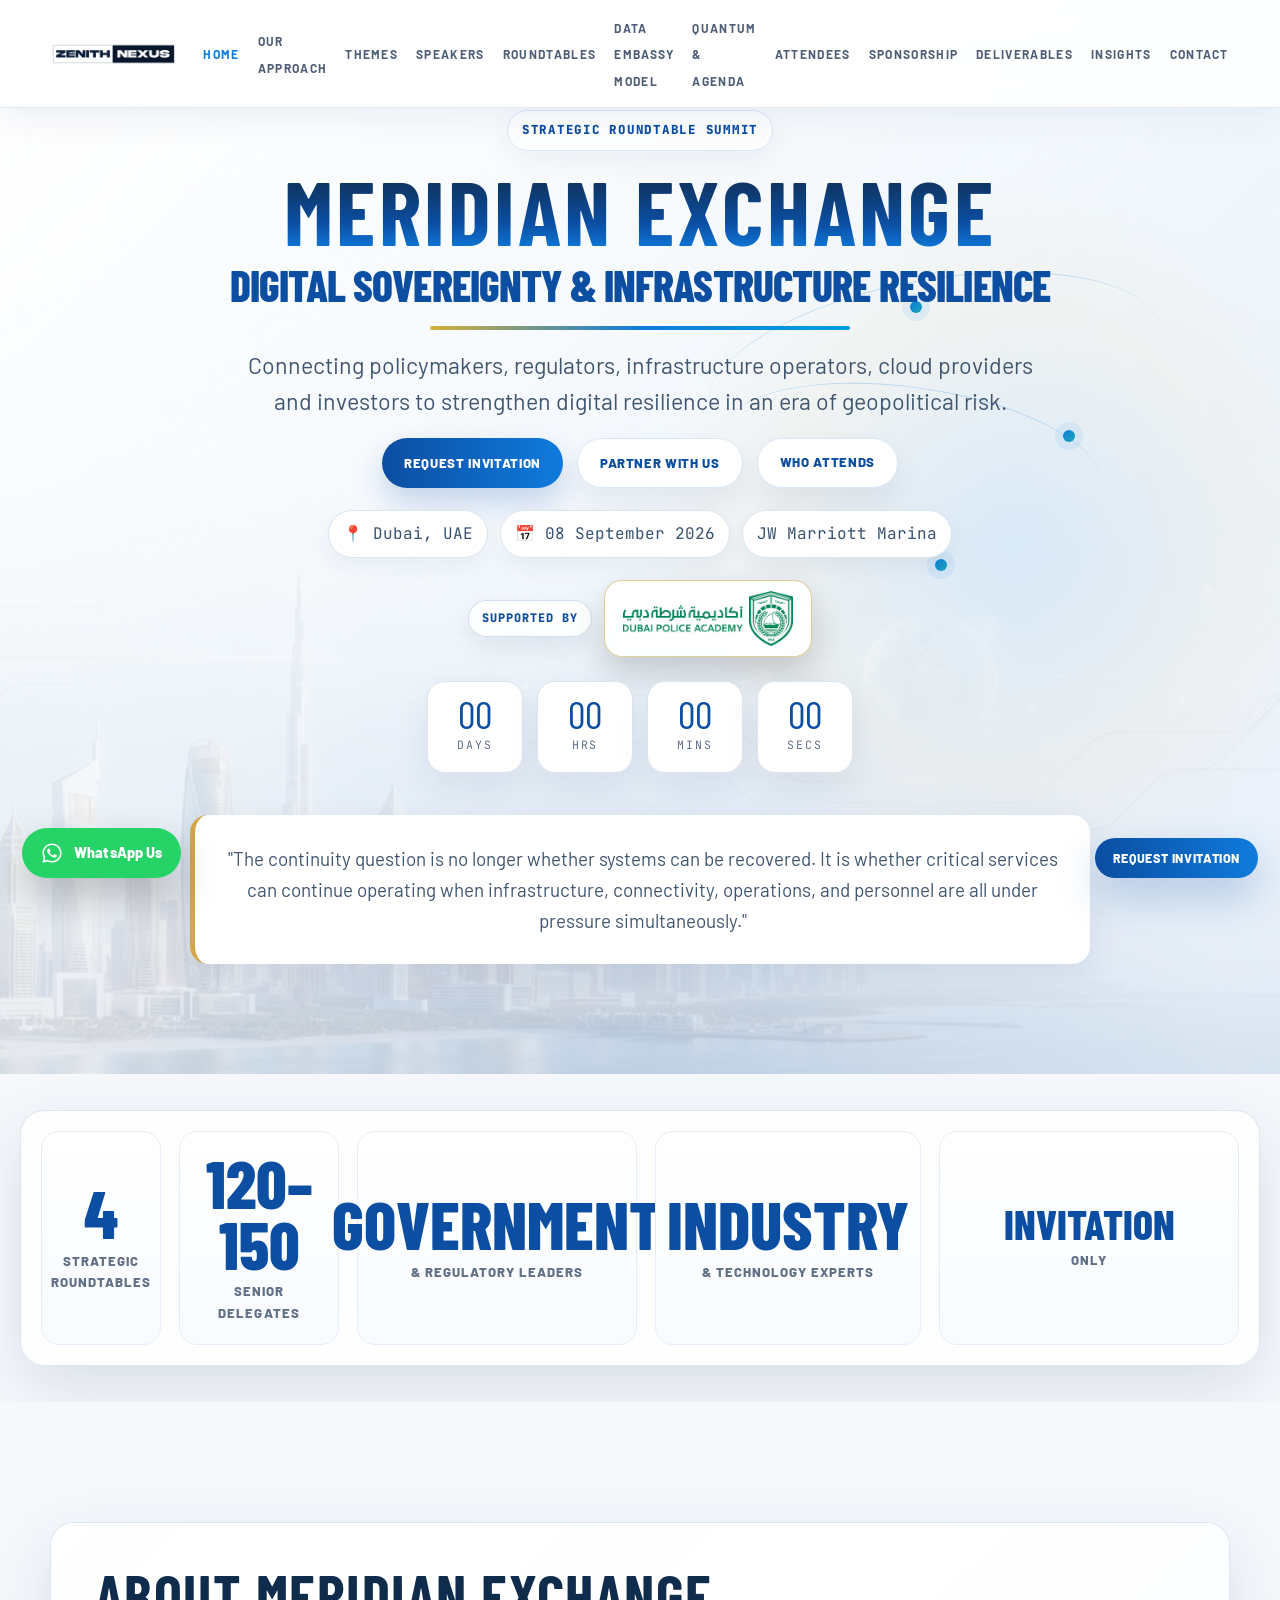
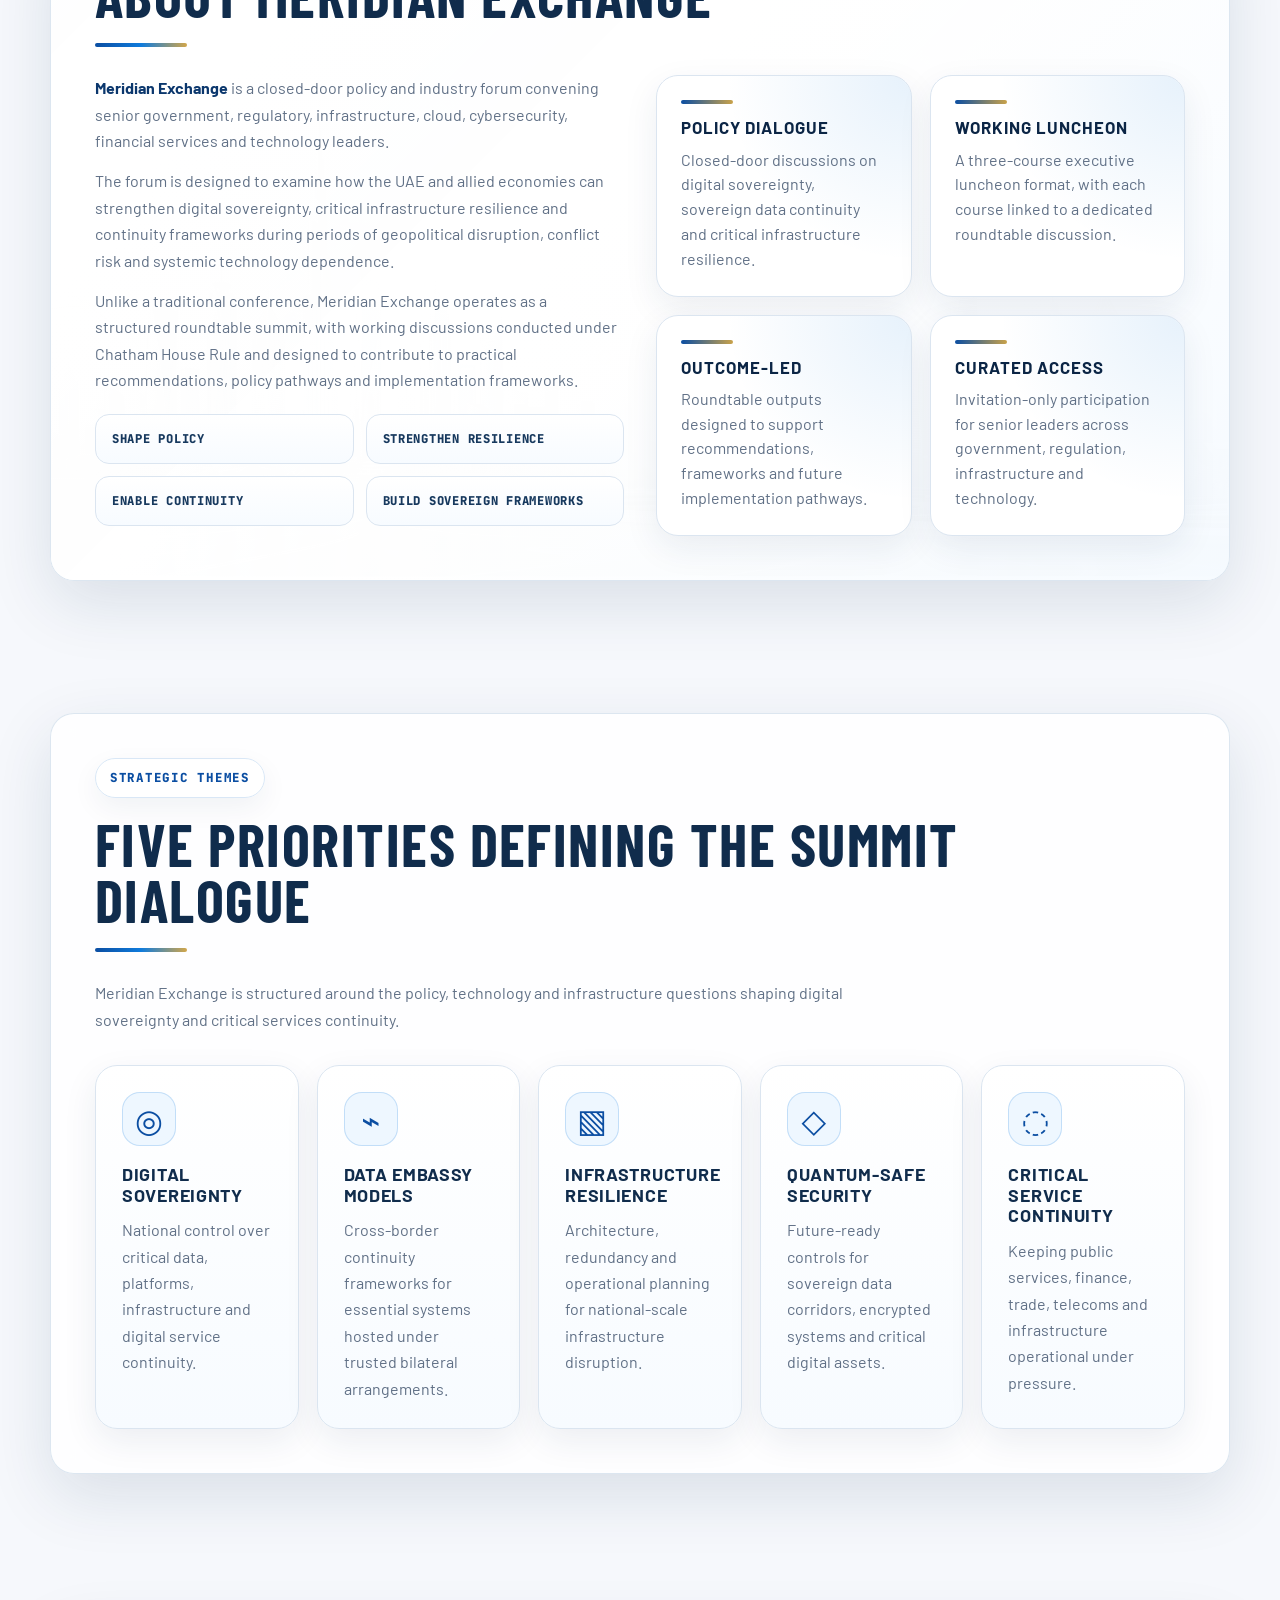
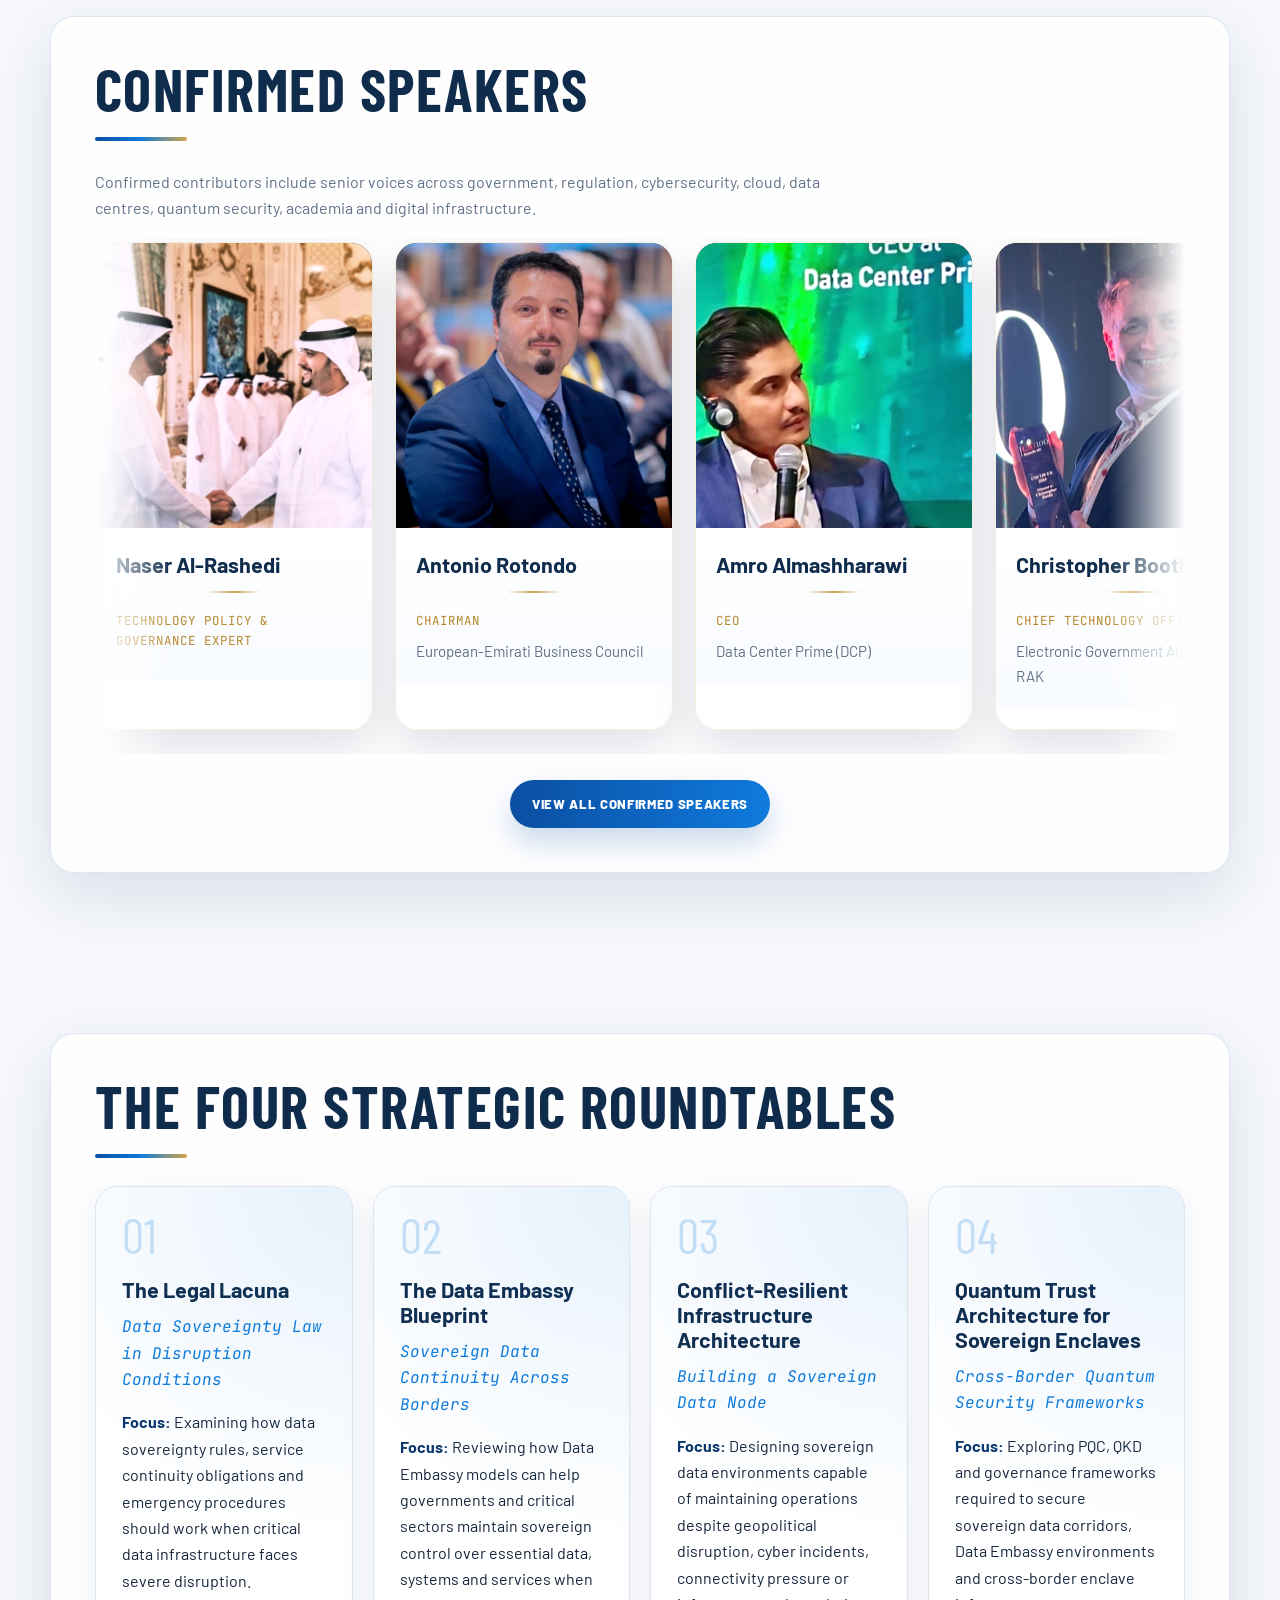
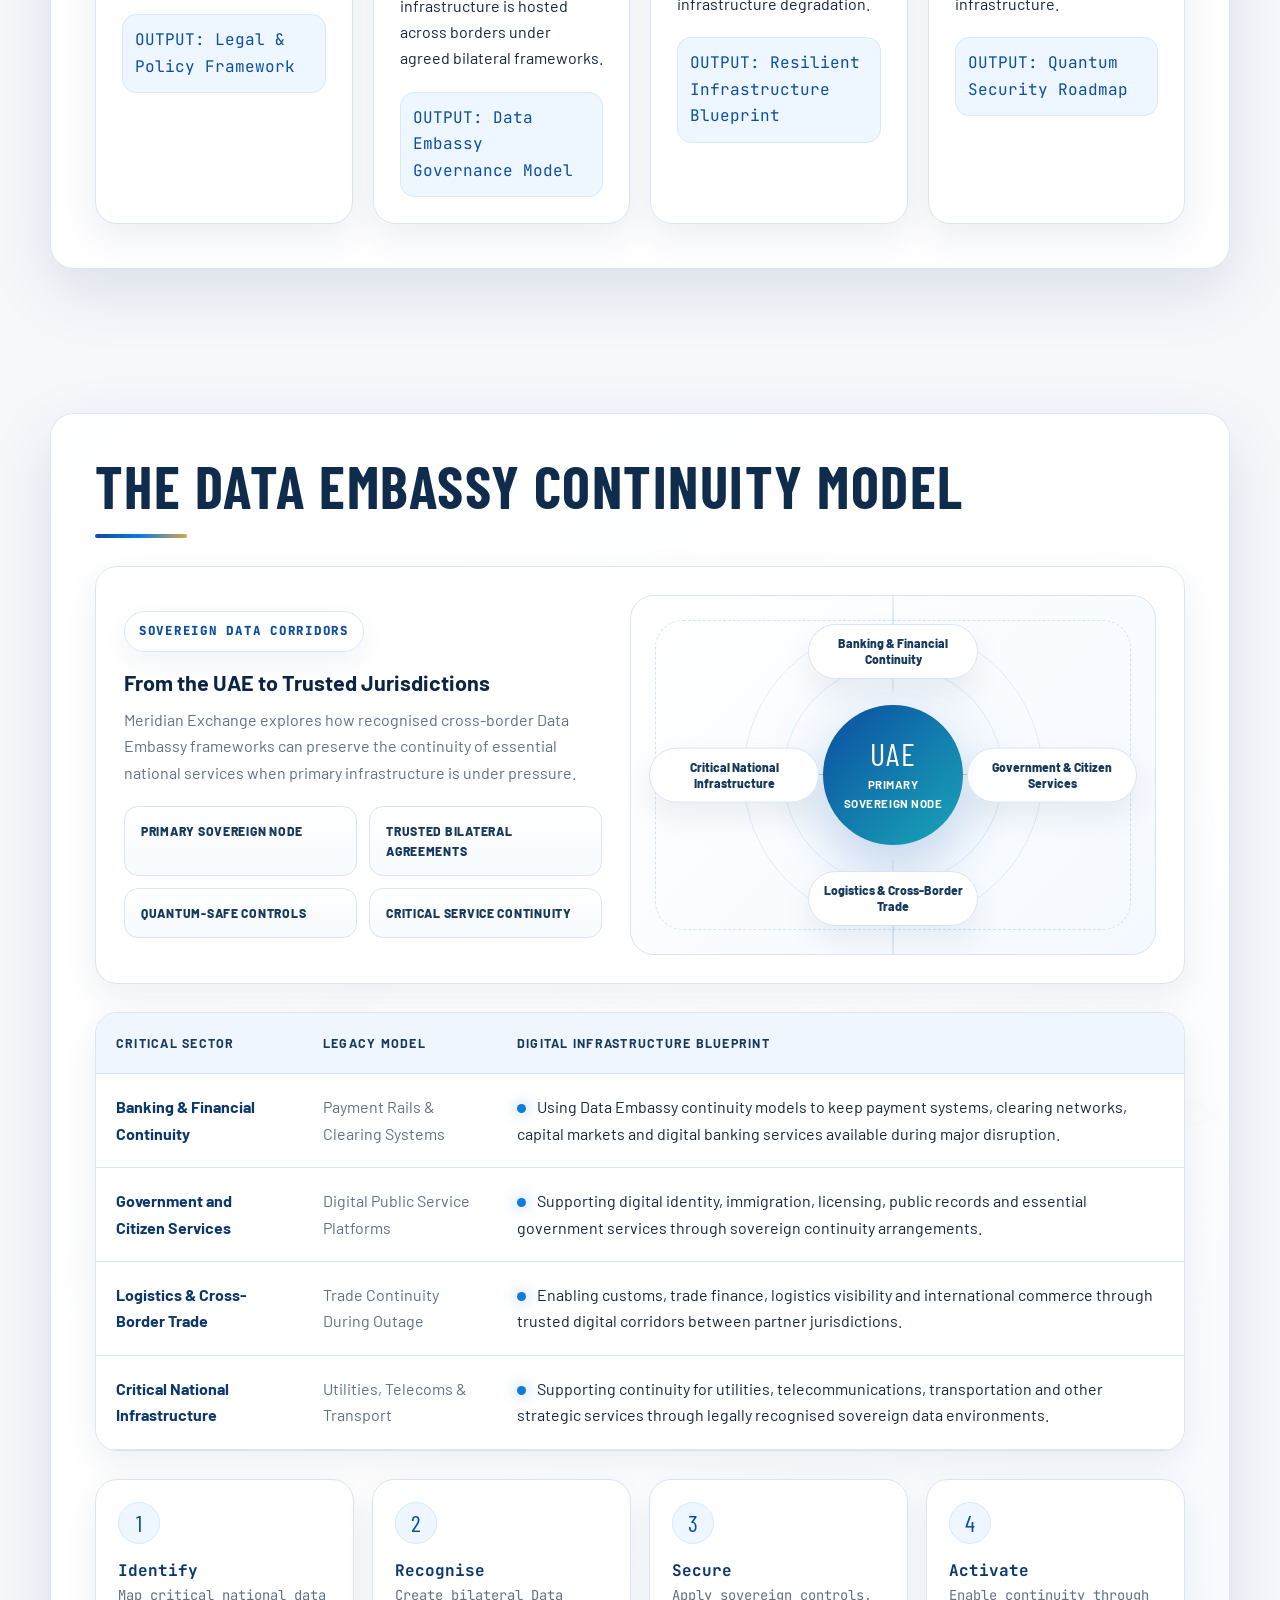
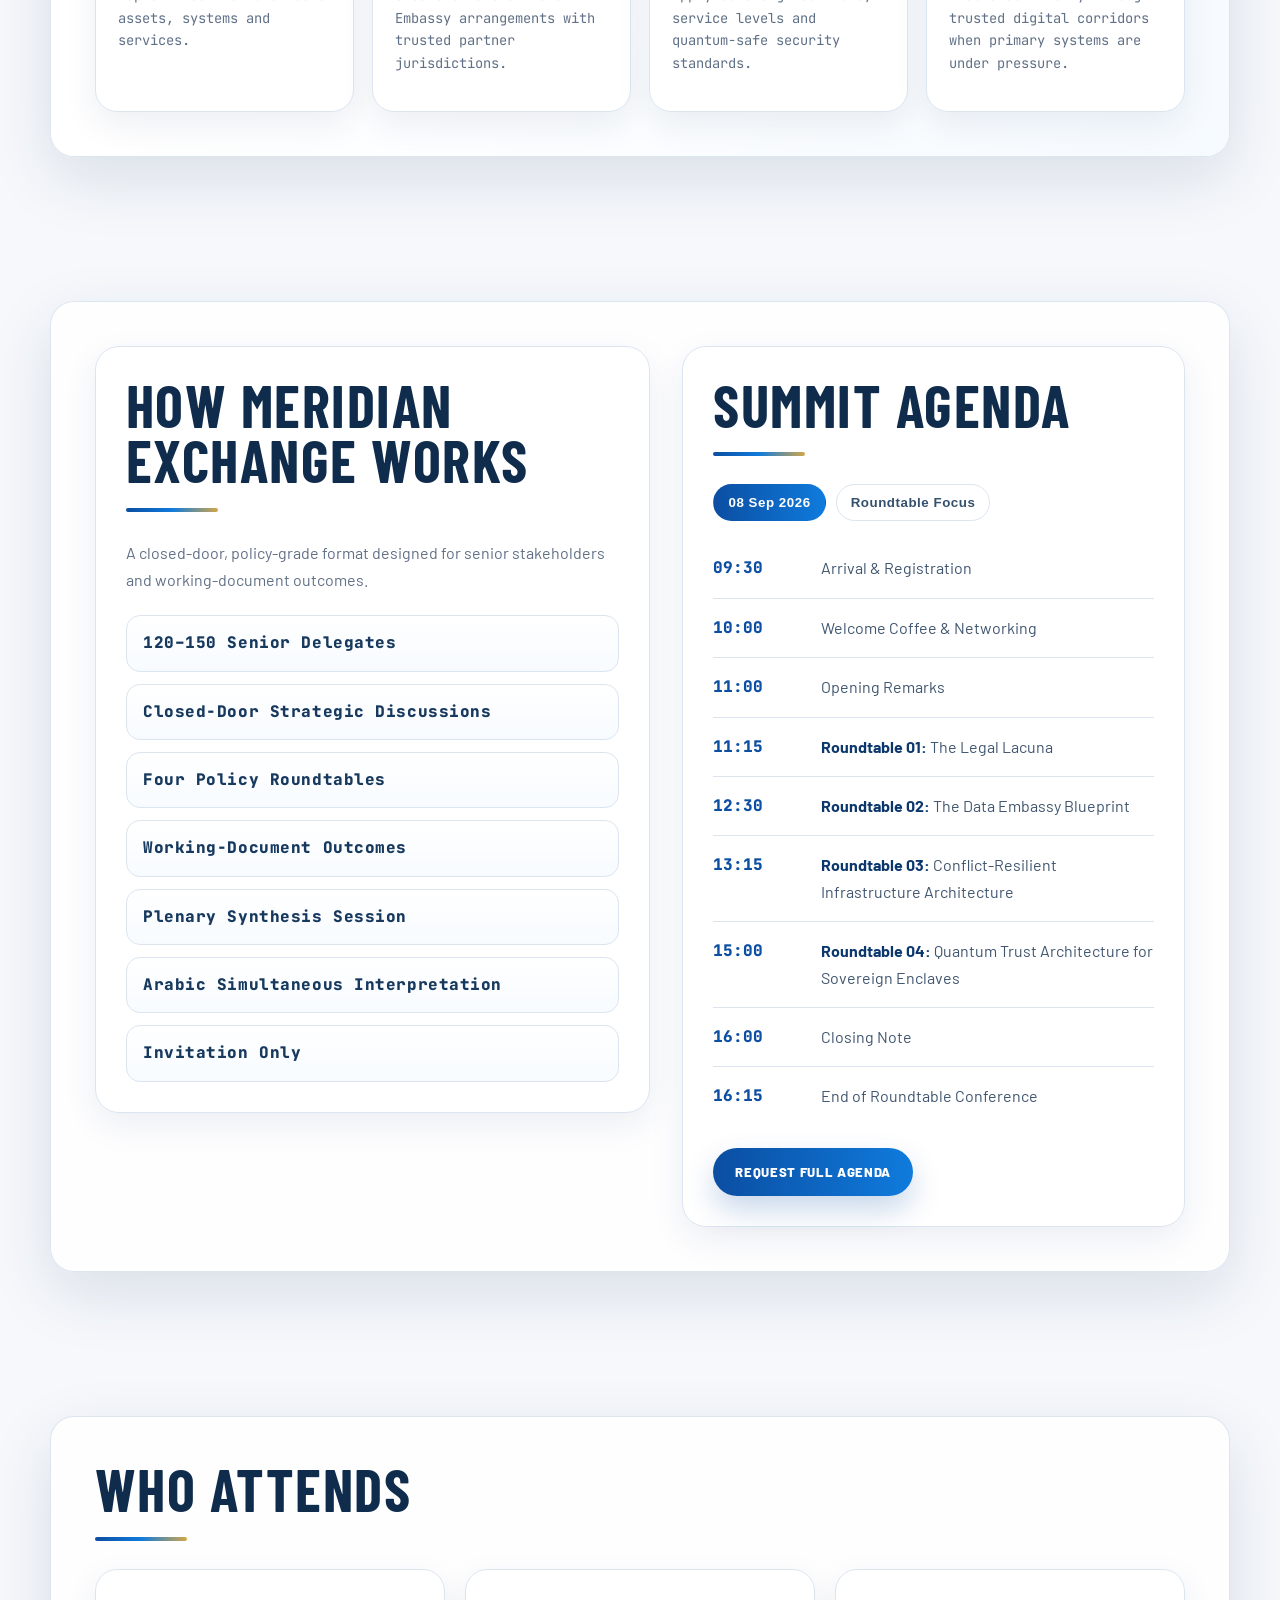
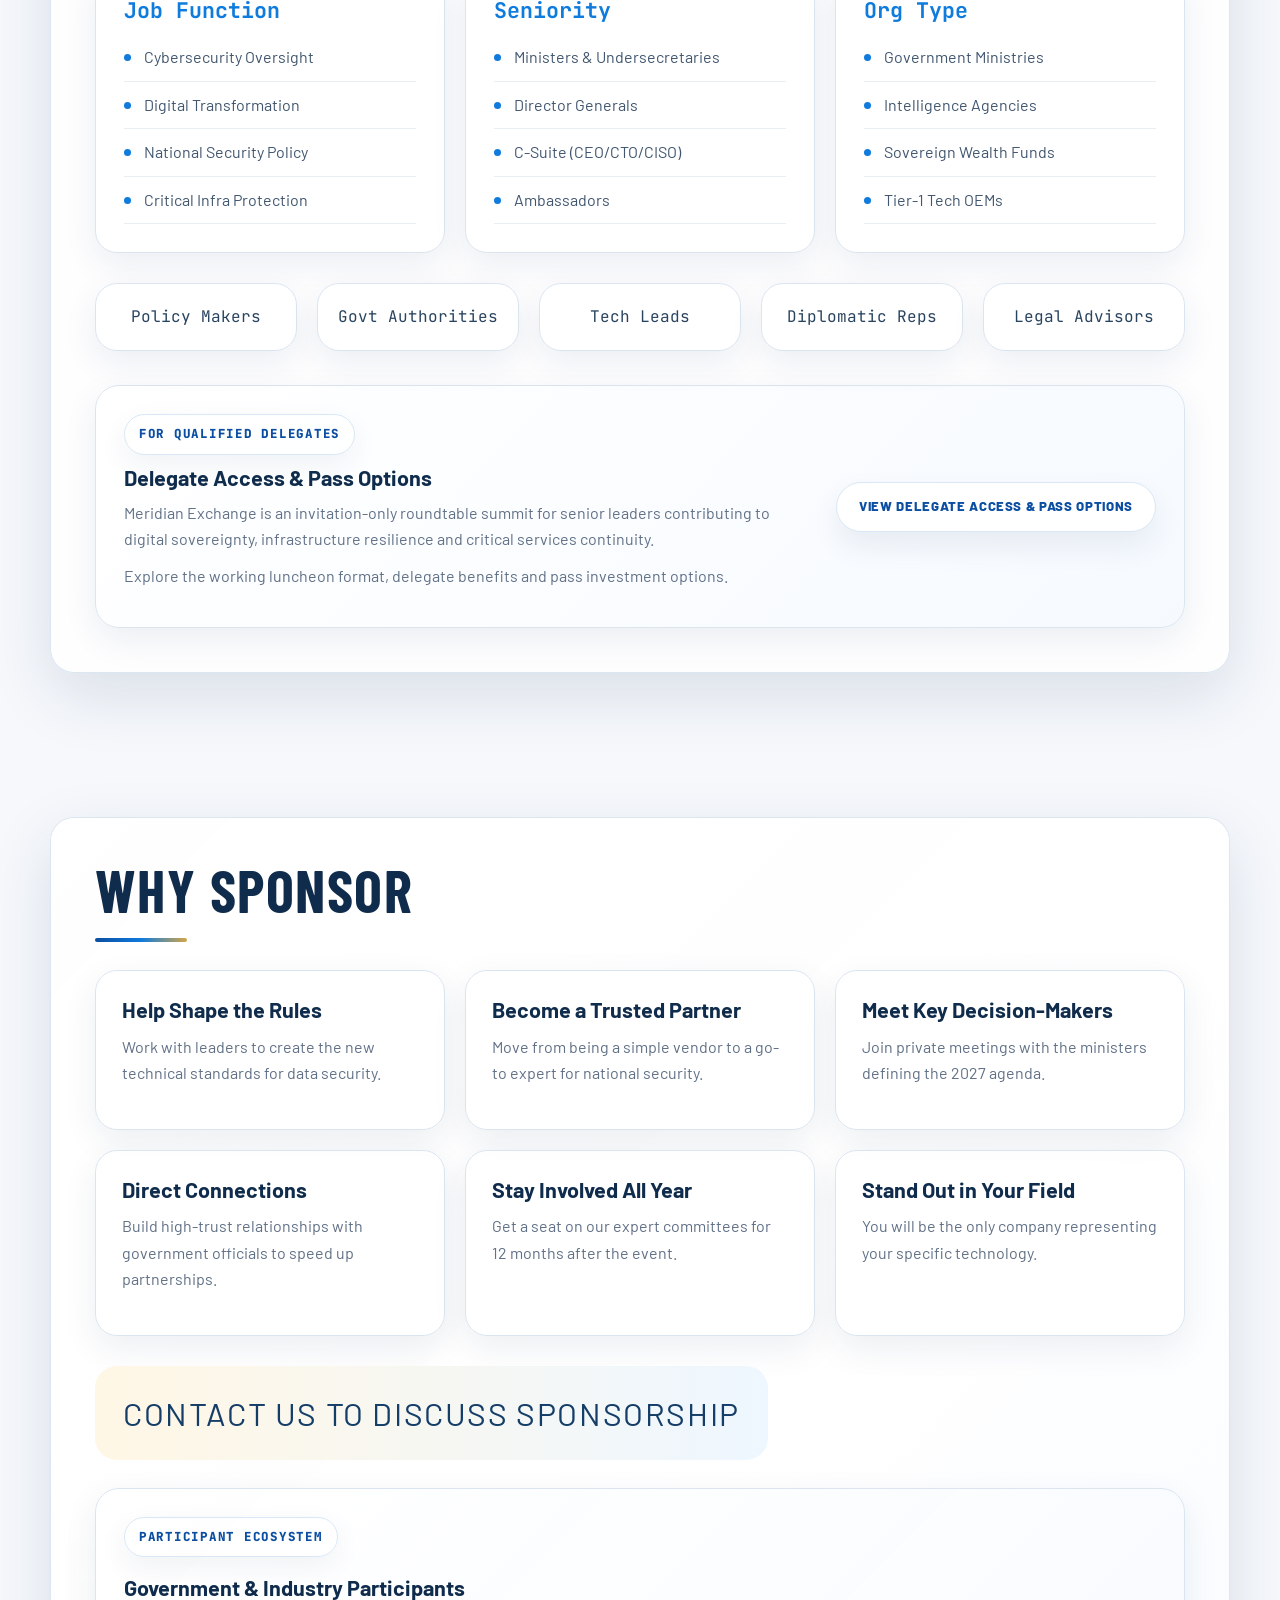
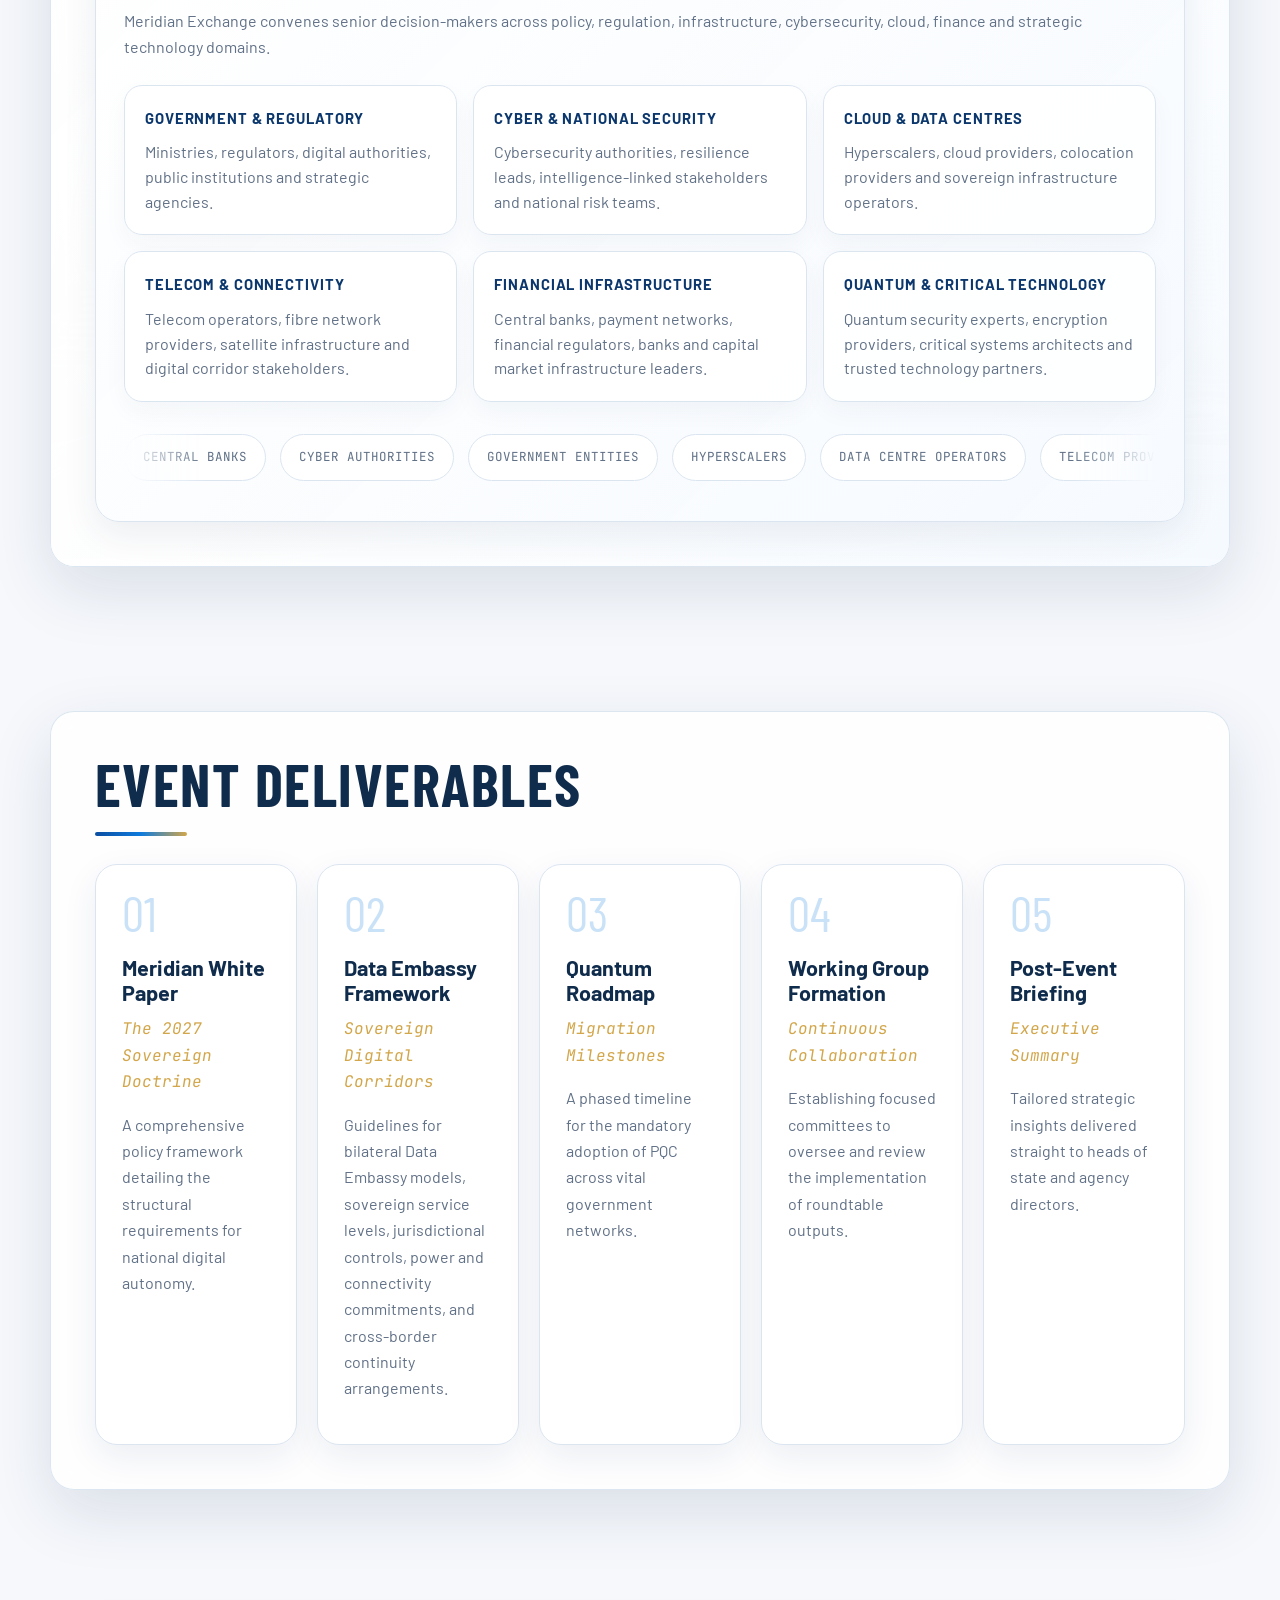
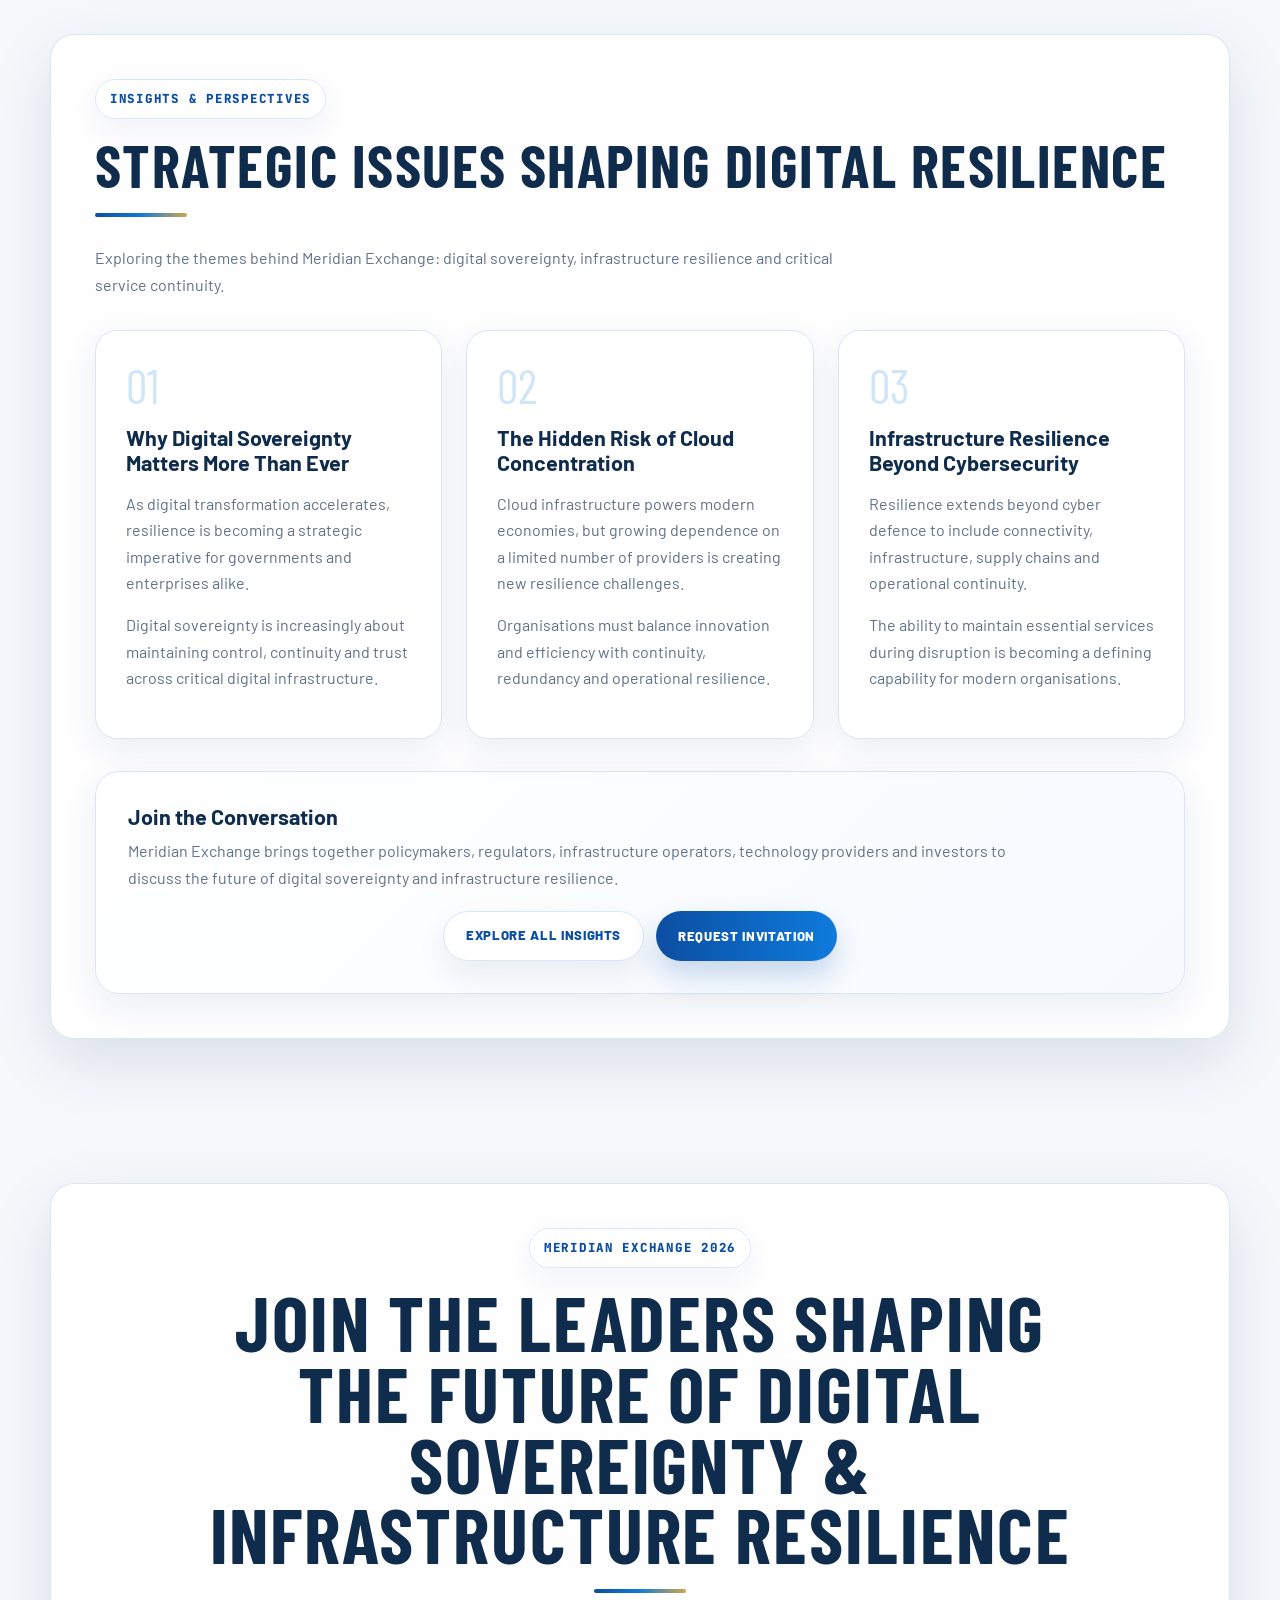
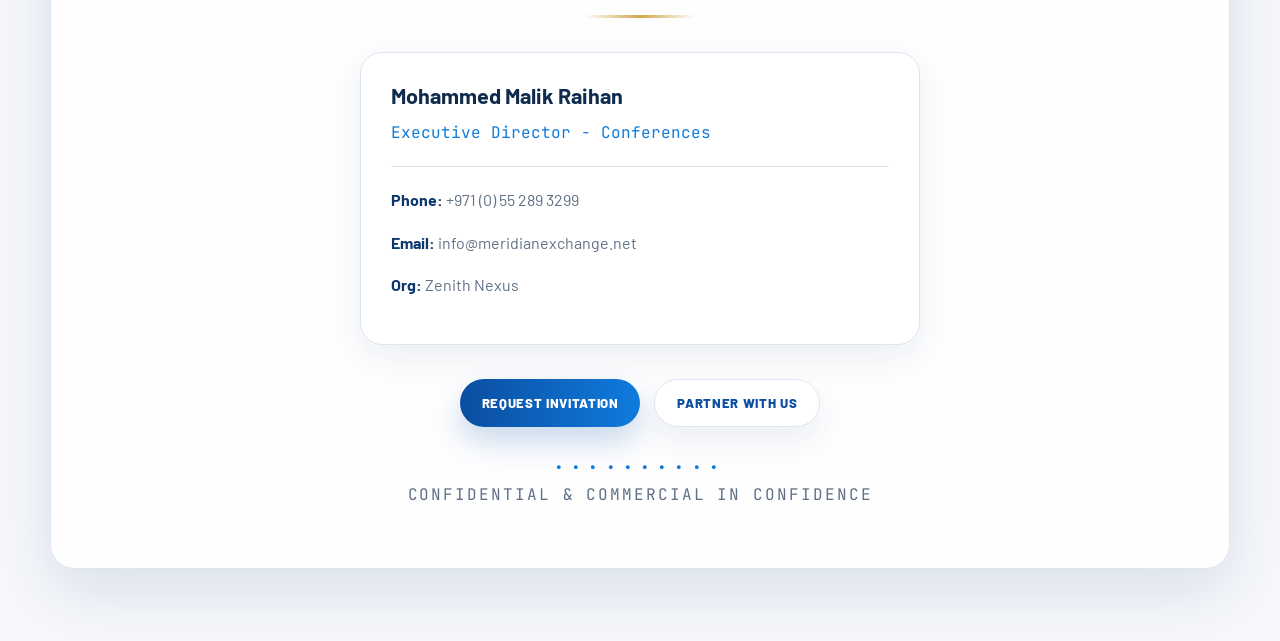
==== commit e24f0714: "Update index.html" ====
--- a/index.html
+++ b/index.html
@@ -427,6 +427,34 @@
 </div>
 
 <div class="speaker-card card-hover">
+<a class="speaker-link" href="https://www.linkedin.com/in/kanatkutluk/" rel="noopener noreferrer" target="_blank">
+<div class="speaker-img-container">
+<img alt="Kanat Kutluk" class="speaker-img" src="images/kanat-kutluk.jpeg"/>
+<div class="speaker-overlay"><span class="view-profile font-mono">View Profile</span></div>
+</div>
+</a>
+<div class="speaker-info">
+<h3>Kanat Kutluk</h3>
+<p class="speaker-title gold font-mono">President</p>
+<p class="speaker-company font-muted">Dubai Turkish Business Council</p>
+</div>
+</div>
+
+<div class="speaker-card card-hover">
+<a class="speaker-link" href="https://www.linkedin.com/in/shiju-p-5300aa20/" rel="noopener noreferrer" target="_blank">
+<div class="speaker-img-container">
+<img alt="Shiju P." class="speaker-img" src="images/shiju-p.jpeg"/>
+<div class="speaker-overlay"><span class="view-profile font-mono">View Profile</span></div>
+</div>
+</a>
+<div class="speaker-info">
+<h3>Shiju P.</h3>
+<p class="speaker-title gold font-mono">Honorary Trade Commissioner</p>
+<p class="speaker-company font-muted">India Commonwealth Trade Council</p>
+</div>
+</div>
+  
+<div class="speaker-card card-hover">
 <a class="speaker-link" href="https://www.linkedin.com/in/ahmed-mostafa-ceng-mcibse-422b9269/" rel="noopener noreferrer" target="_blank">
 <div class="speaker-img-container">
 <img alt="Ahmed Mostafa" class="speaker-img" src="images/ahmed-mostafa.jpeg"/>
@@ -674,6 +702,34 @@
 </div>
 </div>
 
+<div class="speaker-card card-hover">
+<a class="speaker-link" href="https://www.linkedin.com/in/kanatkutluk/" rel="noopener noreferrer" target="_blank">
+<div class="speaker-img-container">
+<img alt="Kanat Kutluk" class="speaker-img" src="images/kanat-kutluk.jpeg"/>
+<div class="speaker-overlay"><span class="view-profile font-mono">View Profile</span></div>
+</div>
+</a>
+<div class="speaker-info">
+<h3>Kanat Kutluk</h3>
+<p class="speaker-title gold font-mono">President</p>
+<p class="speaker-company font-muted">Dubai Turkish Business Council</p>
+</div>
+</div>
+
+<div class="speaker-card card-hover">
+<a class="speaker-link" href="https://www.linkedin.com/in/shiju-p-5300aa20/" rel="noopener noreferrer" target="_blank">
+<div class="speaker-img-container">
+<img alt="Shiju P." class="speaker-img" src="images/shiju-p.jpeg"/>
+<div class="speaker-overlay"><span class="view-profile font-mono">View Profile</span></div>
+</div>
+</a>
+<div class="speaker-info">
+<h3>Shiju P.</h3>
+<p class="speaker-title gold font-mono">Honorary Trade Commissioner</p>
+<p class="speaker-company font-muted">India Commonwealth Trade Council</p>
+</div>
+</div>
+  
 <div class="speaker-card card-hover">
 <a class="speaker-link" href="https://www.linkedin.com/in/ahmed-mostafa-ceng-mcibse-422b9269/" rel="noopener noreferrer" target="_blank">
 <div class="speaker-img-container">
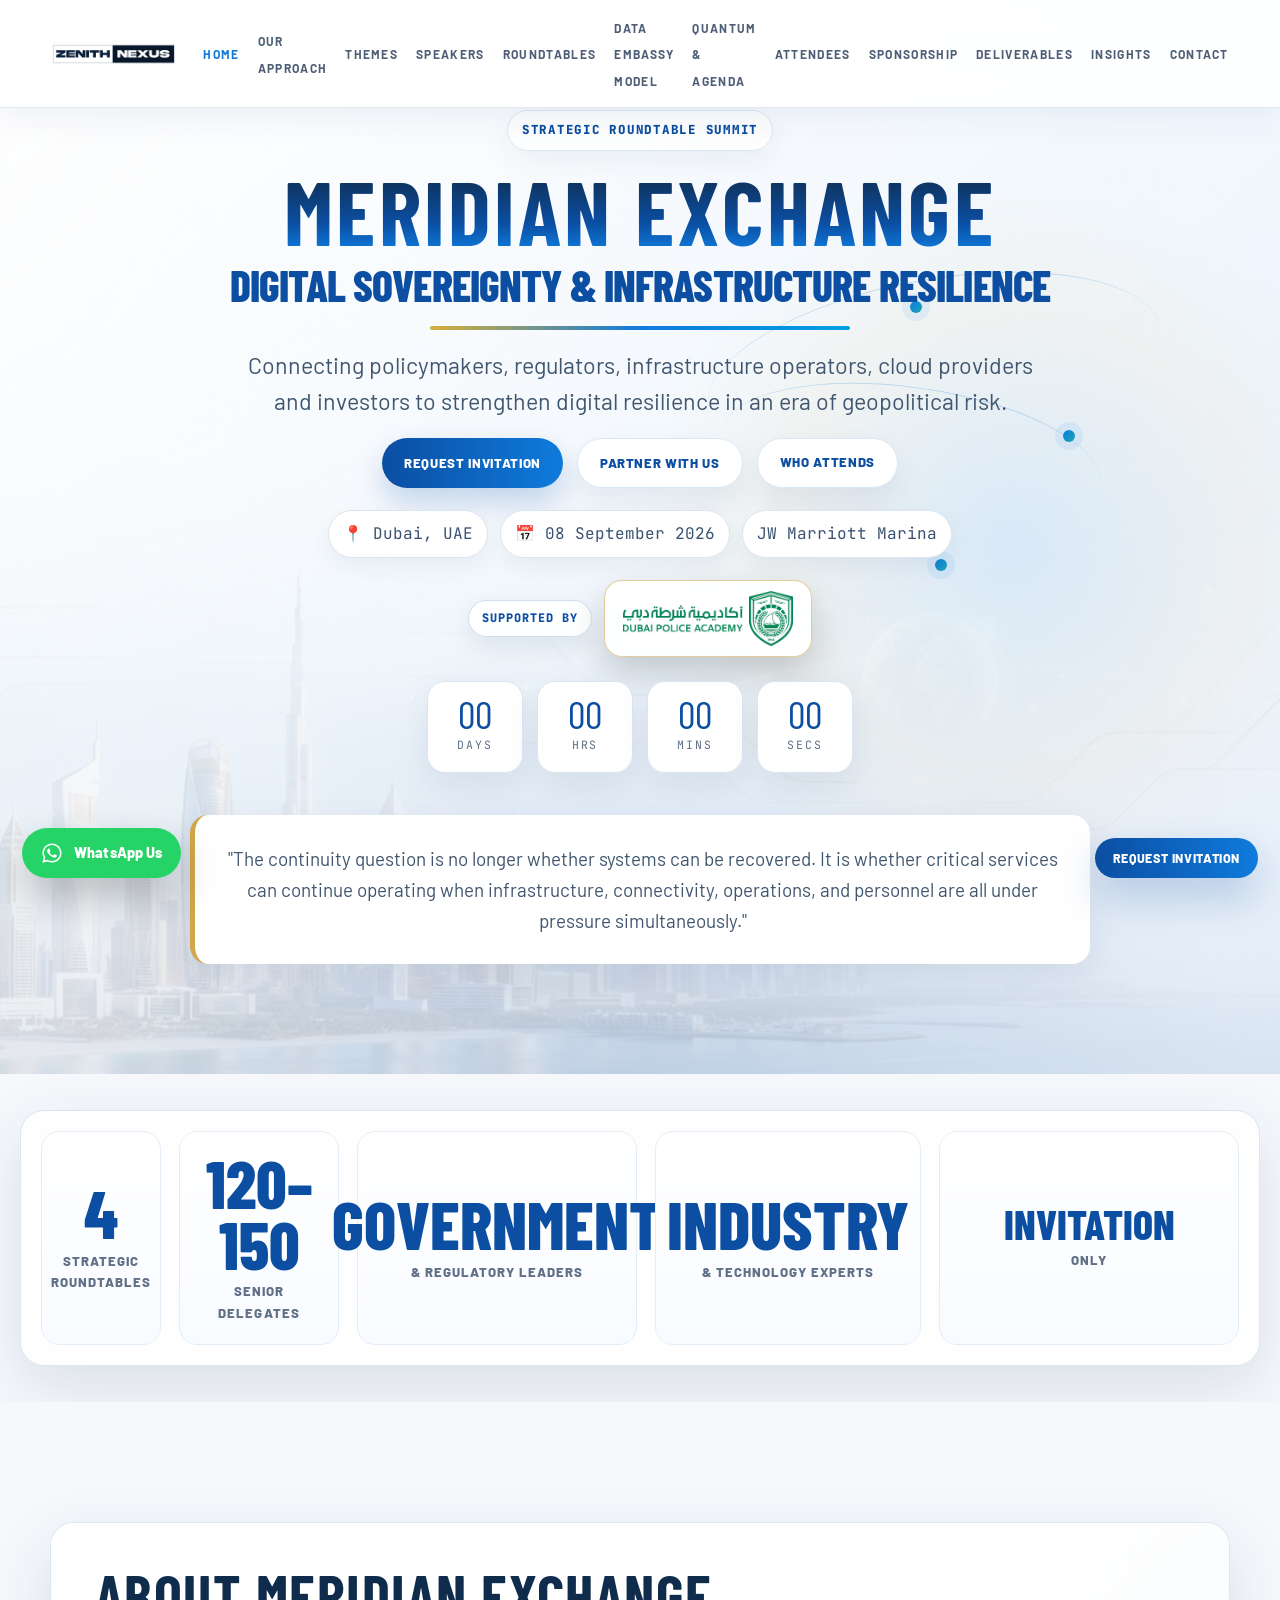
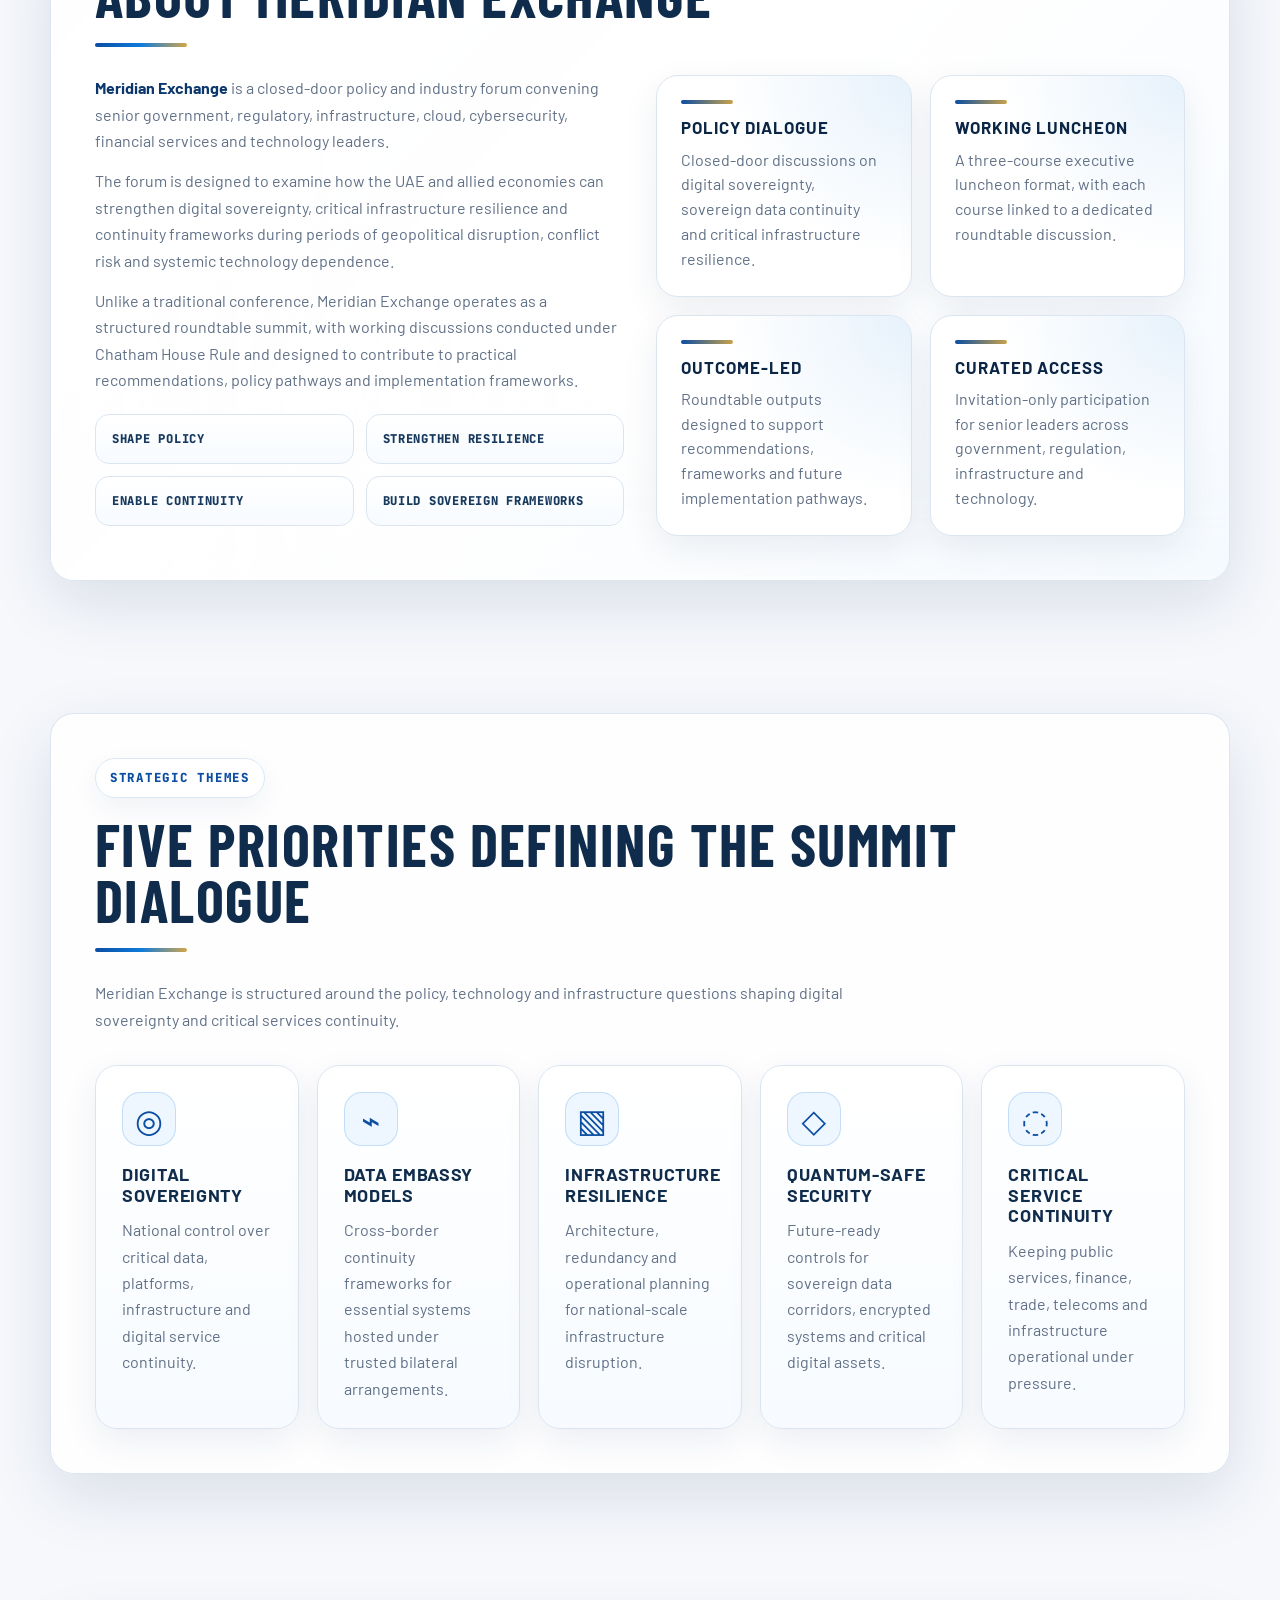
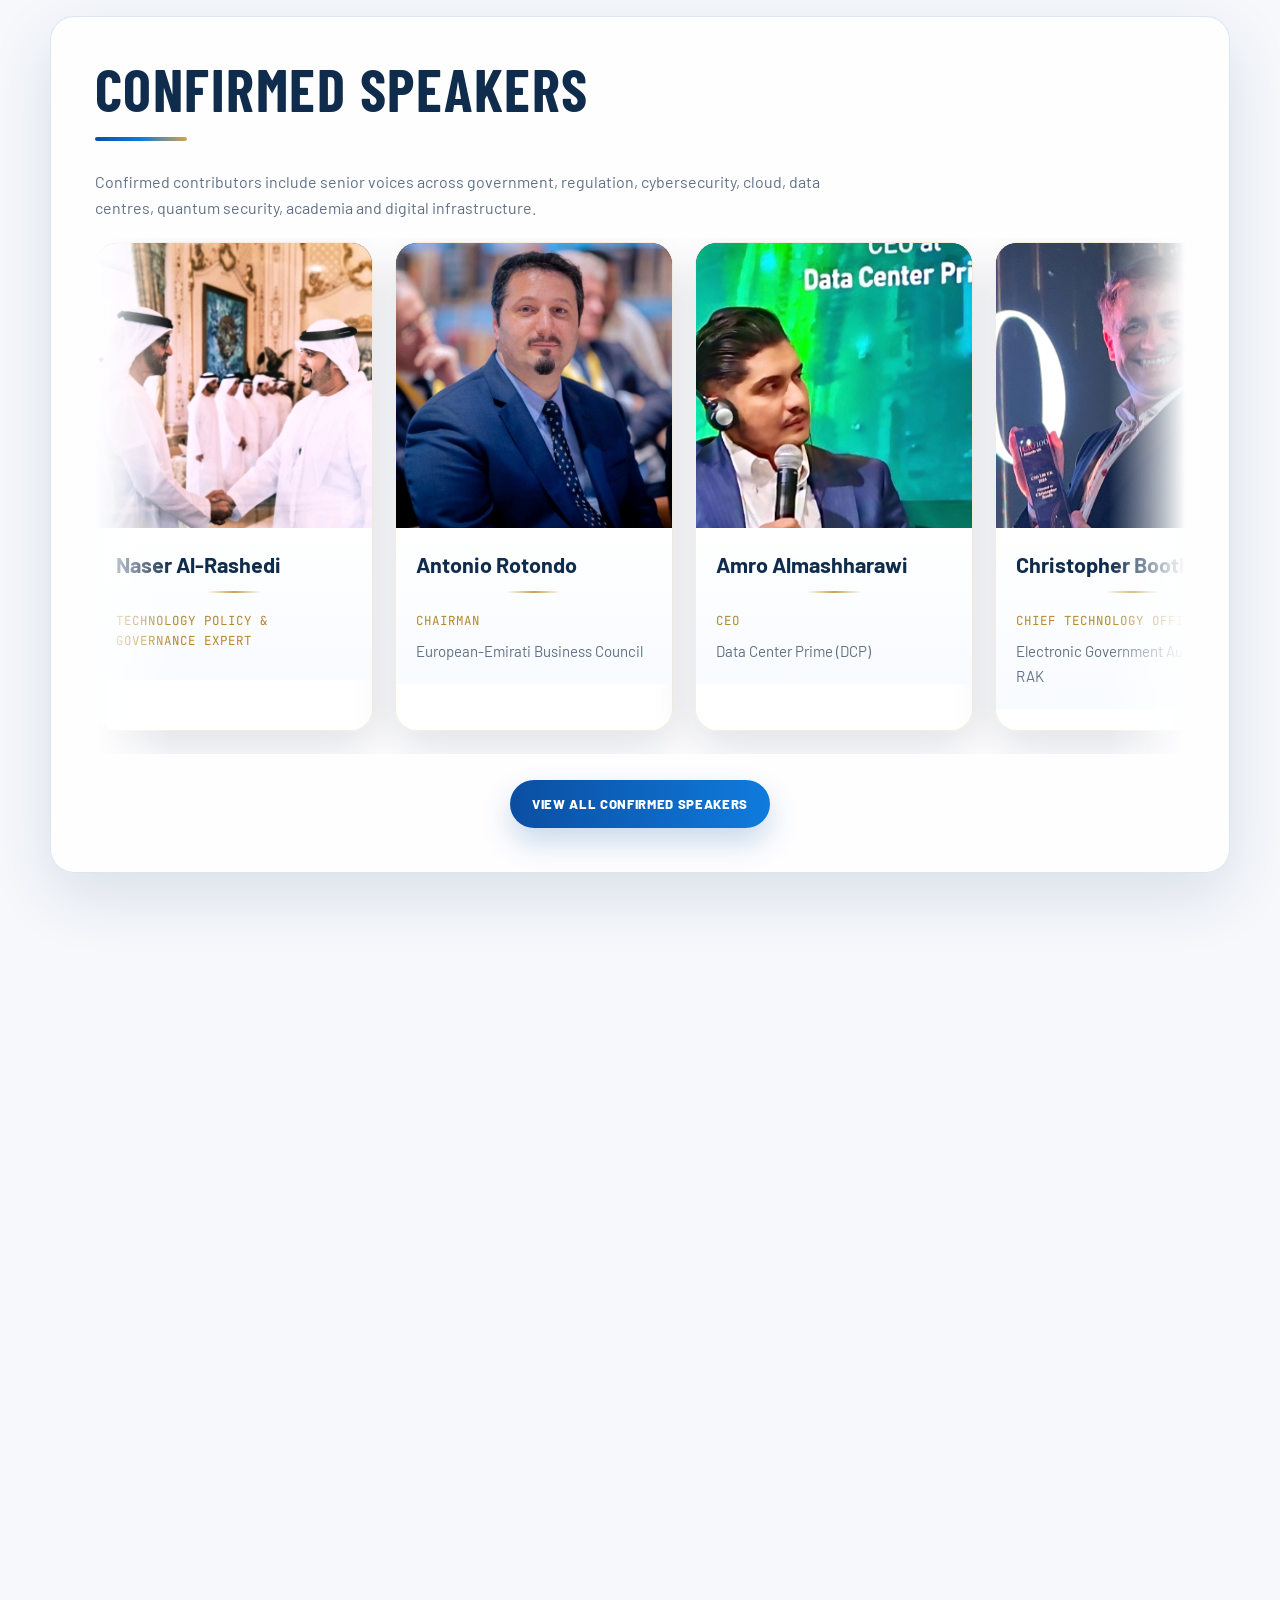
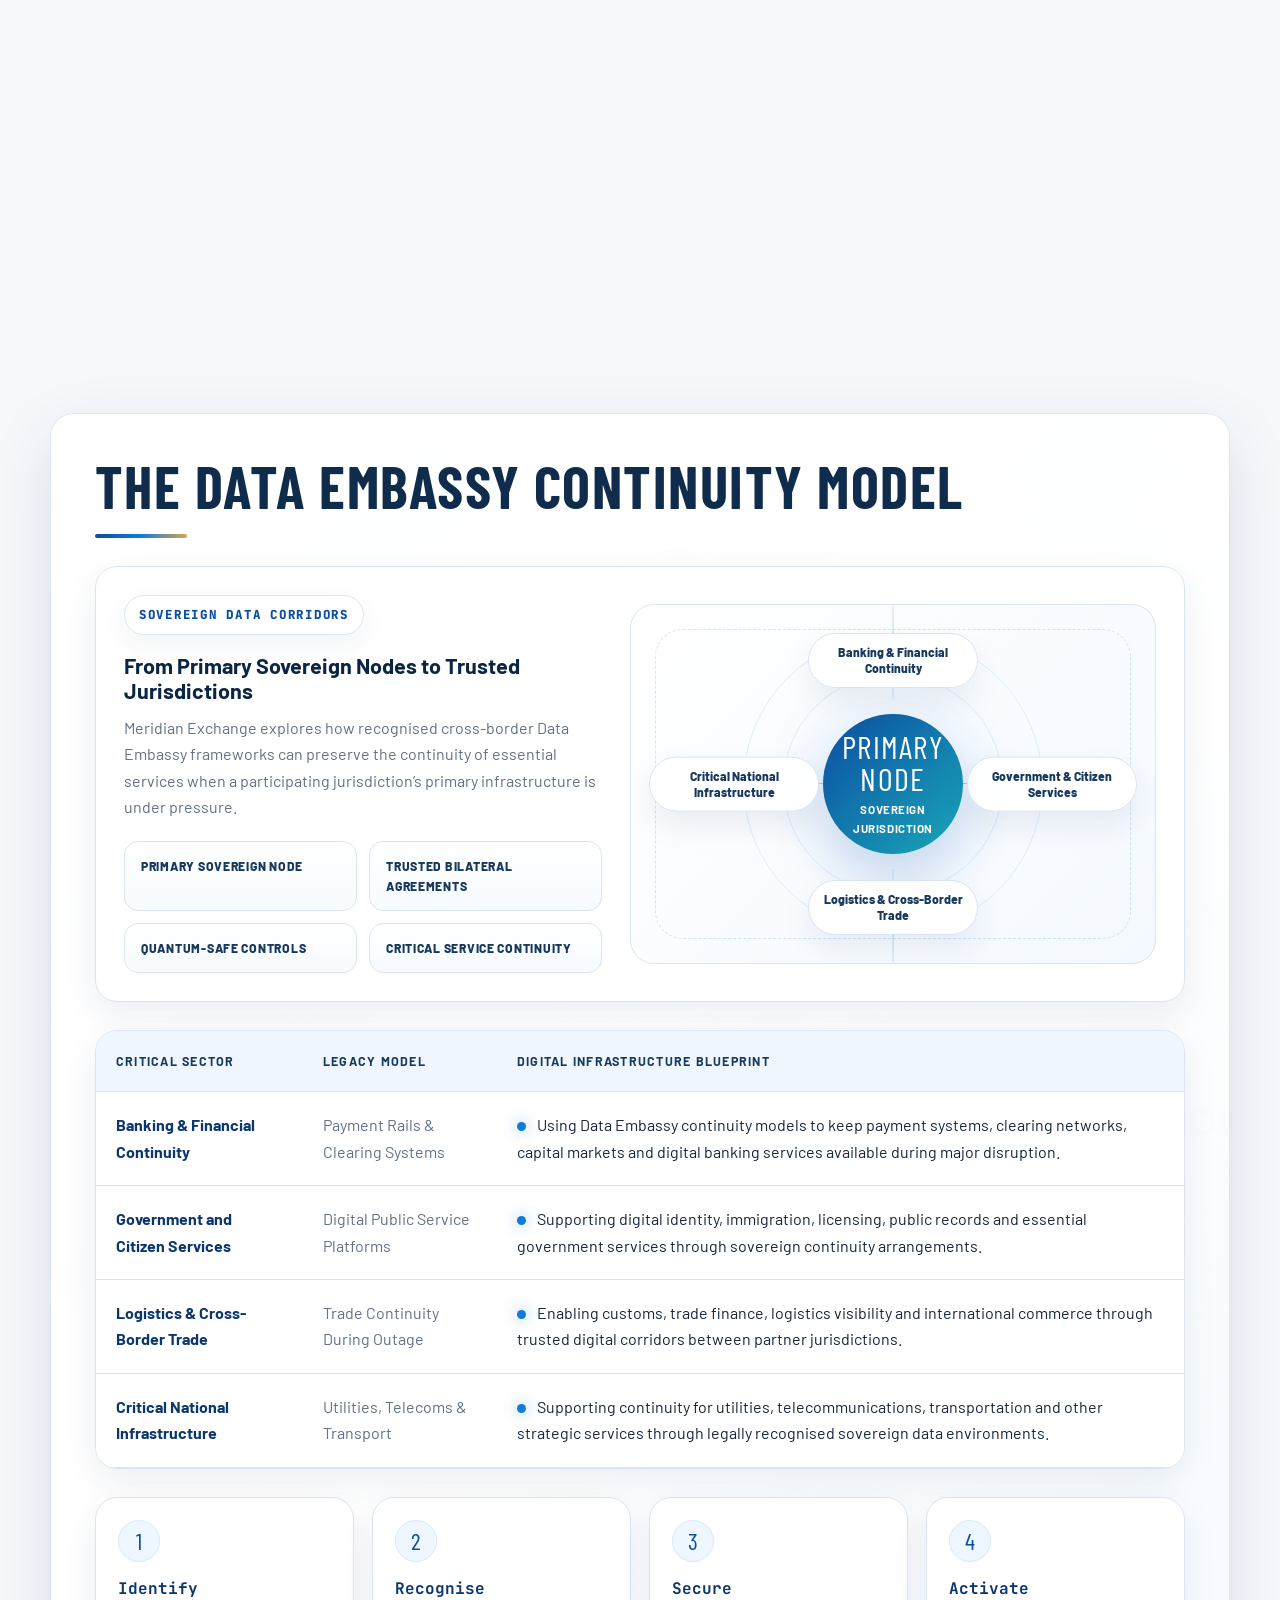
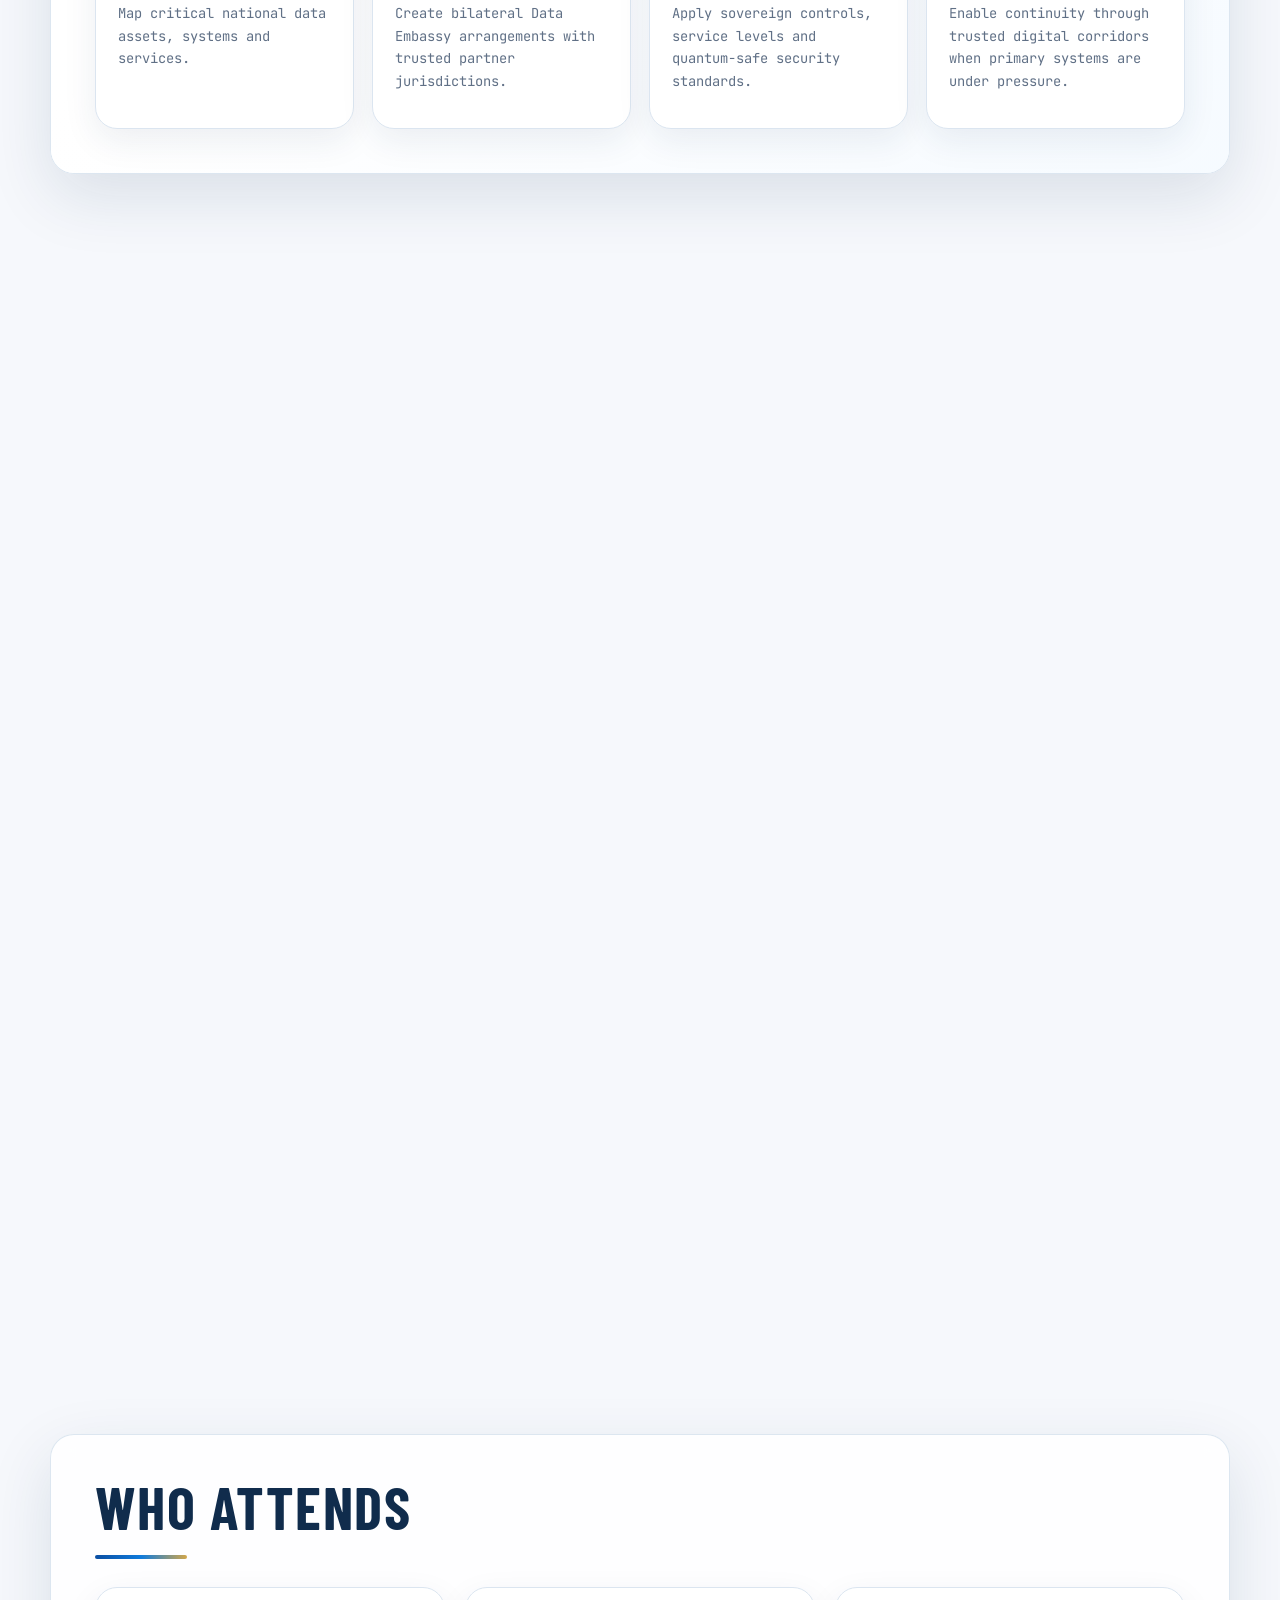
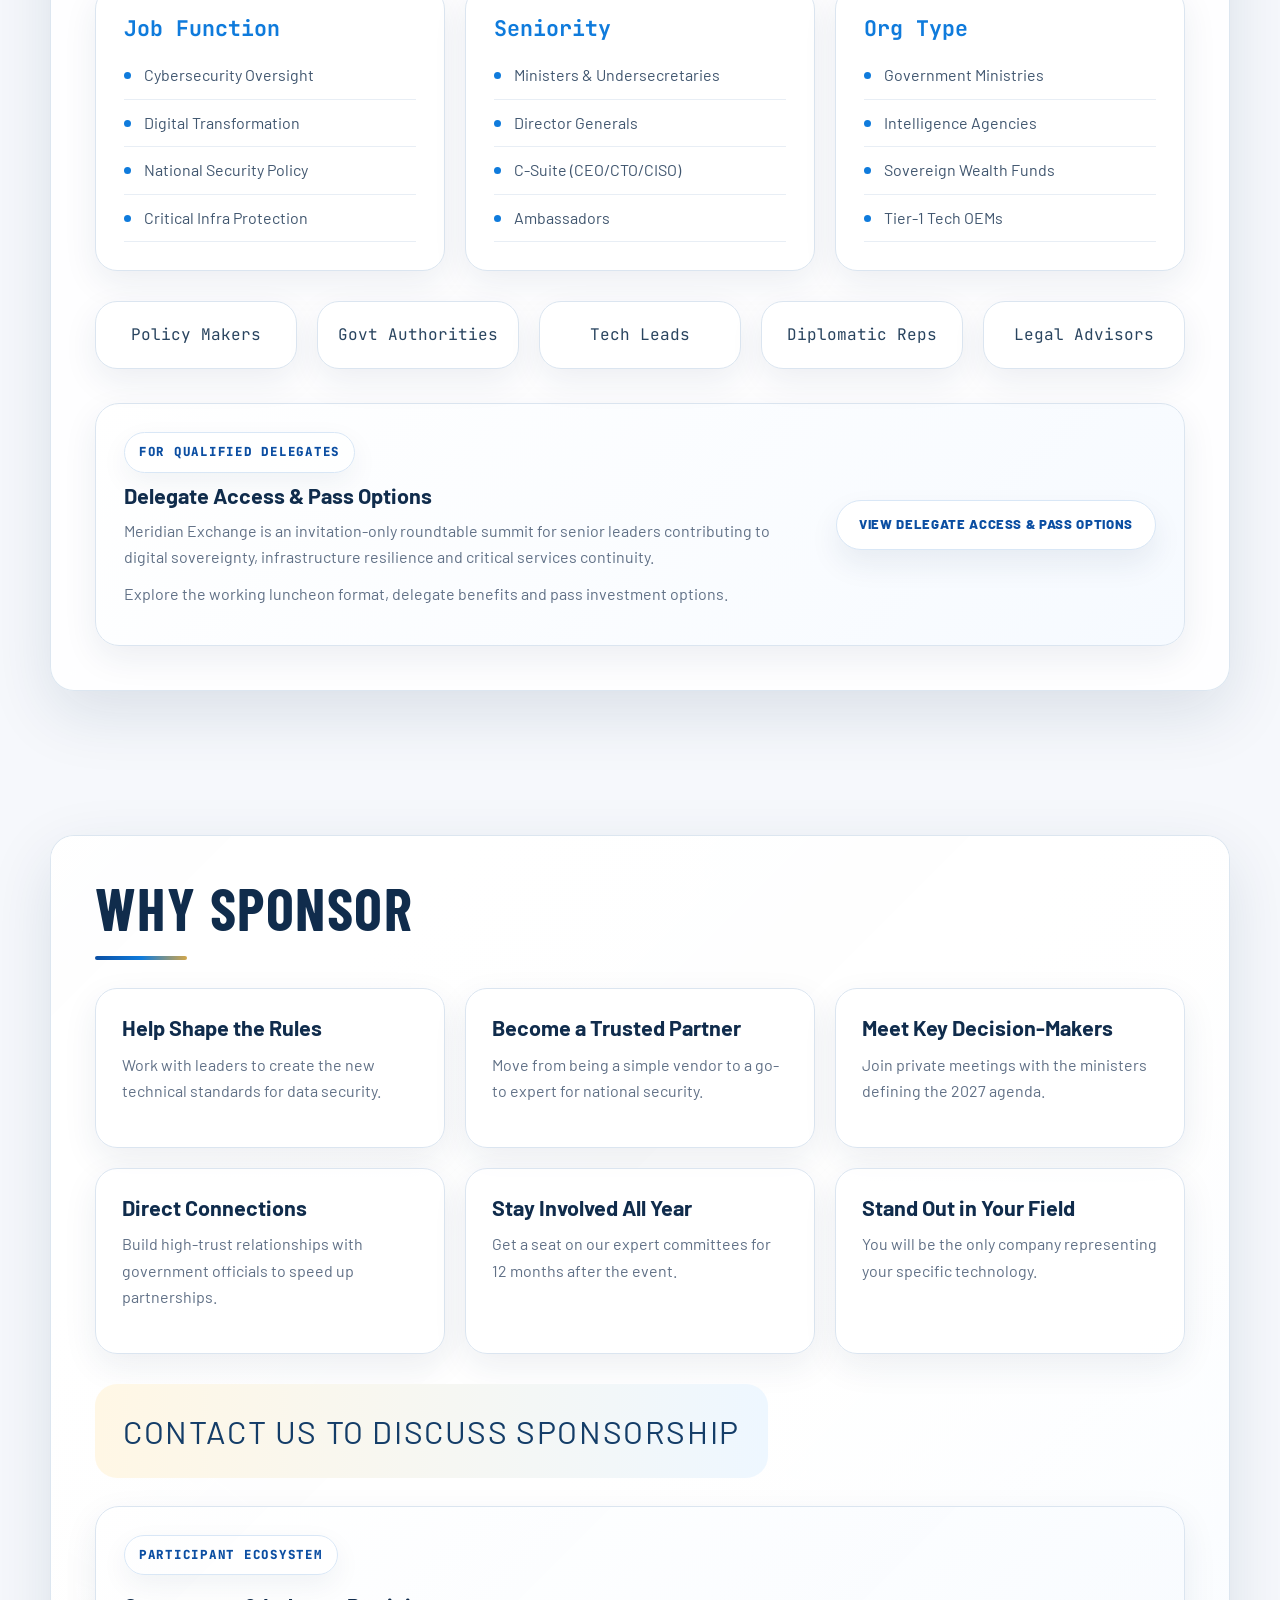
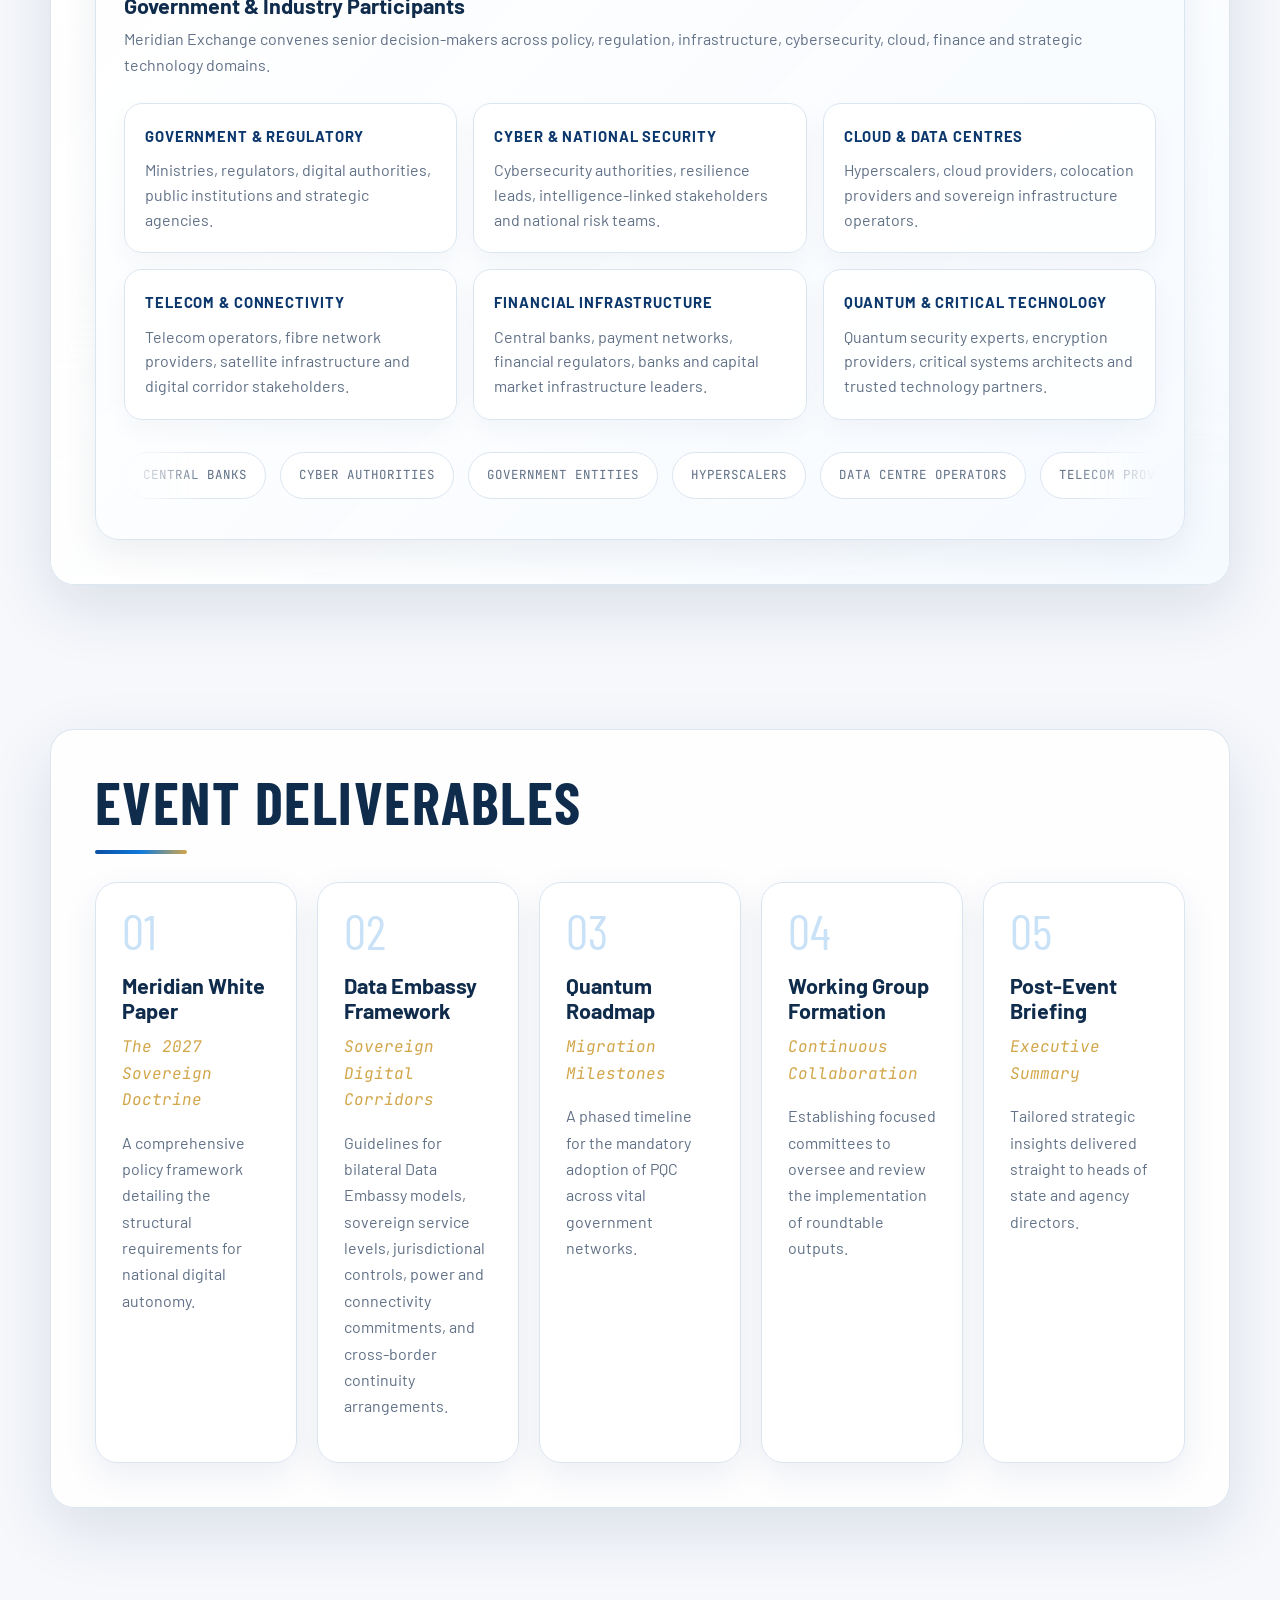
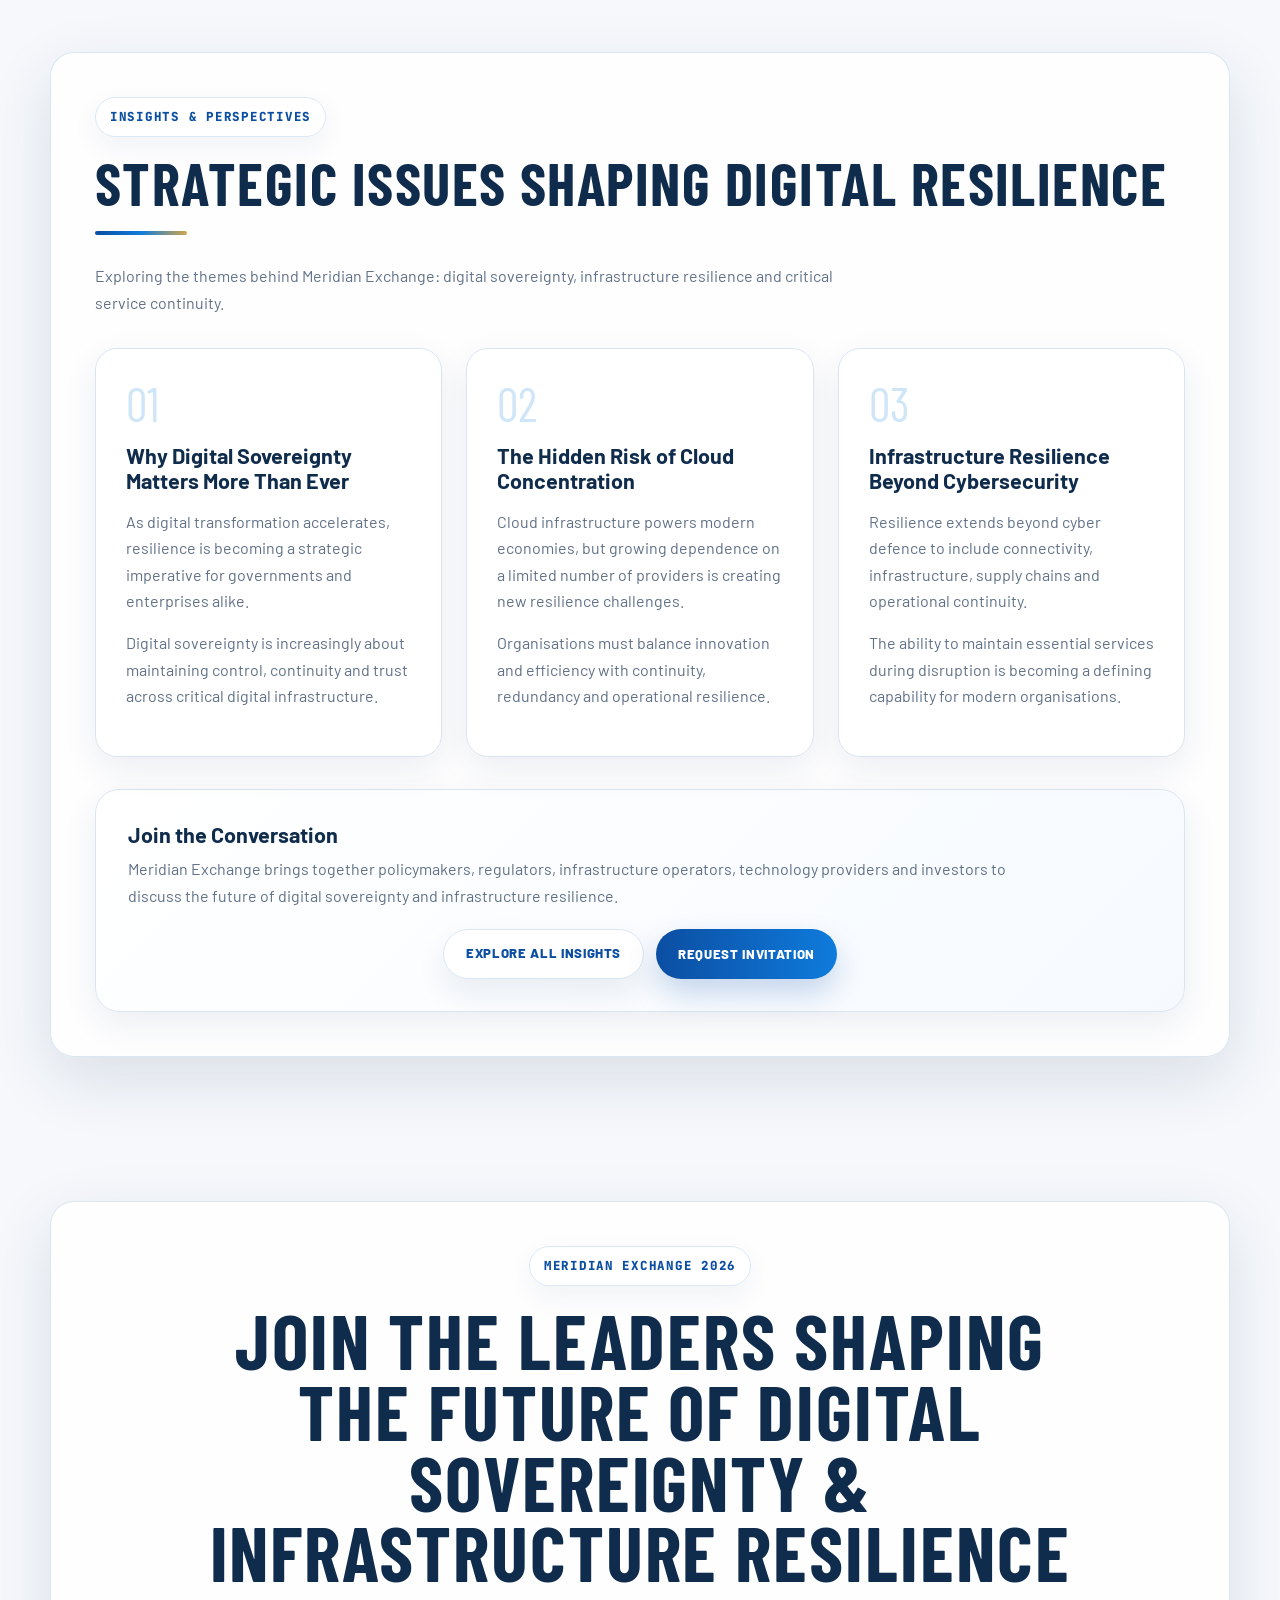
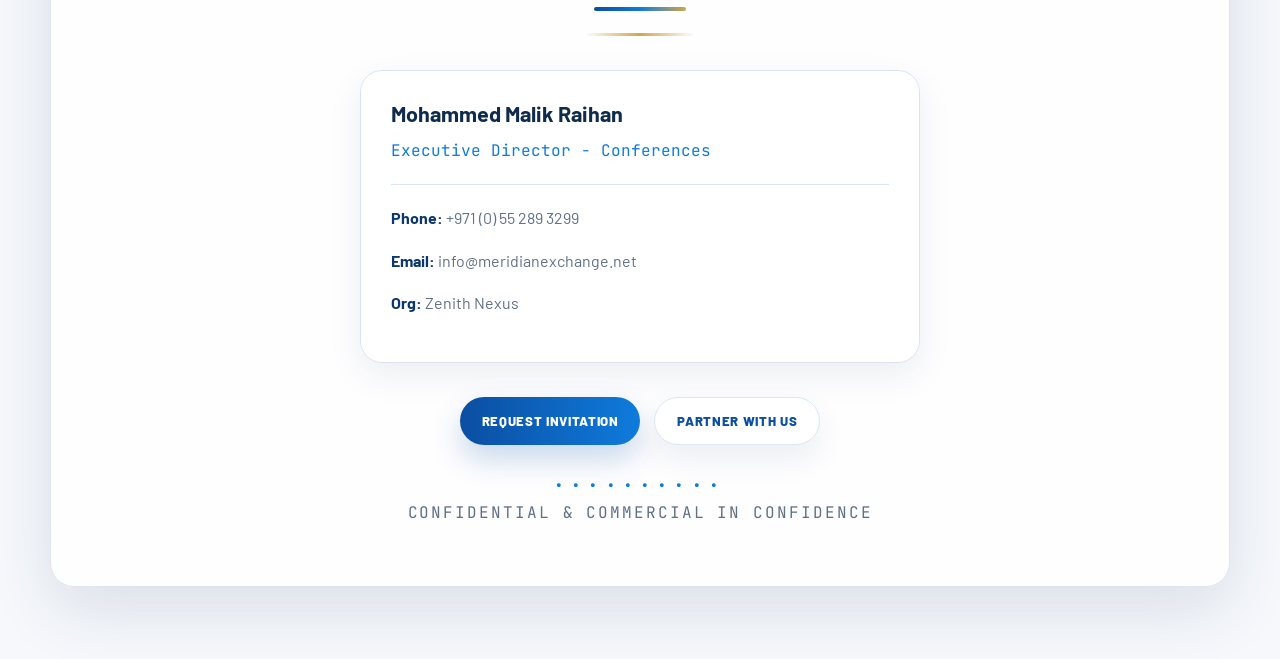
==== commit 3d2f8274: "Update index.html" ====
--- a/index.html
+++ b/index.html
@@ -927,11 +927,12 @@
 <div class="continuity-visual card-hover">
   <div class="continuity-copy">
     <p class="eyebrow font-mono">Sovereign Data Corridors</p>
-    <h3>From the UAE to Trusted Jurisdictions</h3>
-    <p class="font-muted">
-      Meridian Exchange explores how recognised cross-border Data Embassy frameworks can preserve
-      the continuity of essential national services when primary infrastructure is under pressure.
-    </p>
+<h3>From Primary Sovereign Nodes to Trusted Jurisdictions</h3>
+<p class="font-muted">
+  Meridian Exchange explores how recognised cross-border Data Embassy frameworks can preserve
+  the continuity of essential services when a participating jurisdiction’s primary infrastructure
+  is under pressure.
+</p>
 
     <div class="about-mini-grid">
       <span>Primary Sovereign Node</span>
@@ -946,9 +947,9 @@
     <div class="map-ring map-ring-2"></div>
 
     <div class="map-center">
-     <span class="map-city">UAE</span>
-<small>Primary Sovereign Node</small>
-    </div>
+  <span class="map-city">Primary<br/>Node</span>
+  <small>Sovereign Jurisdiction</small>
+</div>
 
     <div class="map-node map-node-1">Banking &amp; Financial Continuity</div>
     <div class="map-node map-node-2">Government &amp; Citizen Services</div>
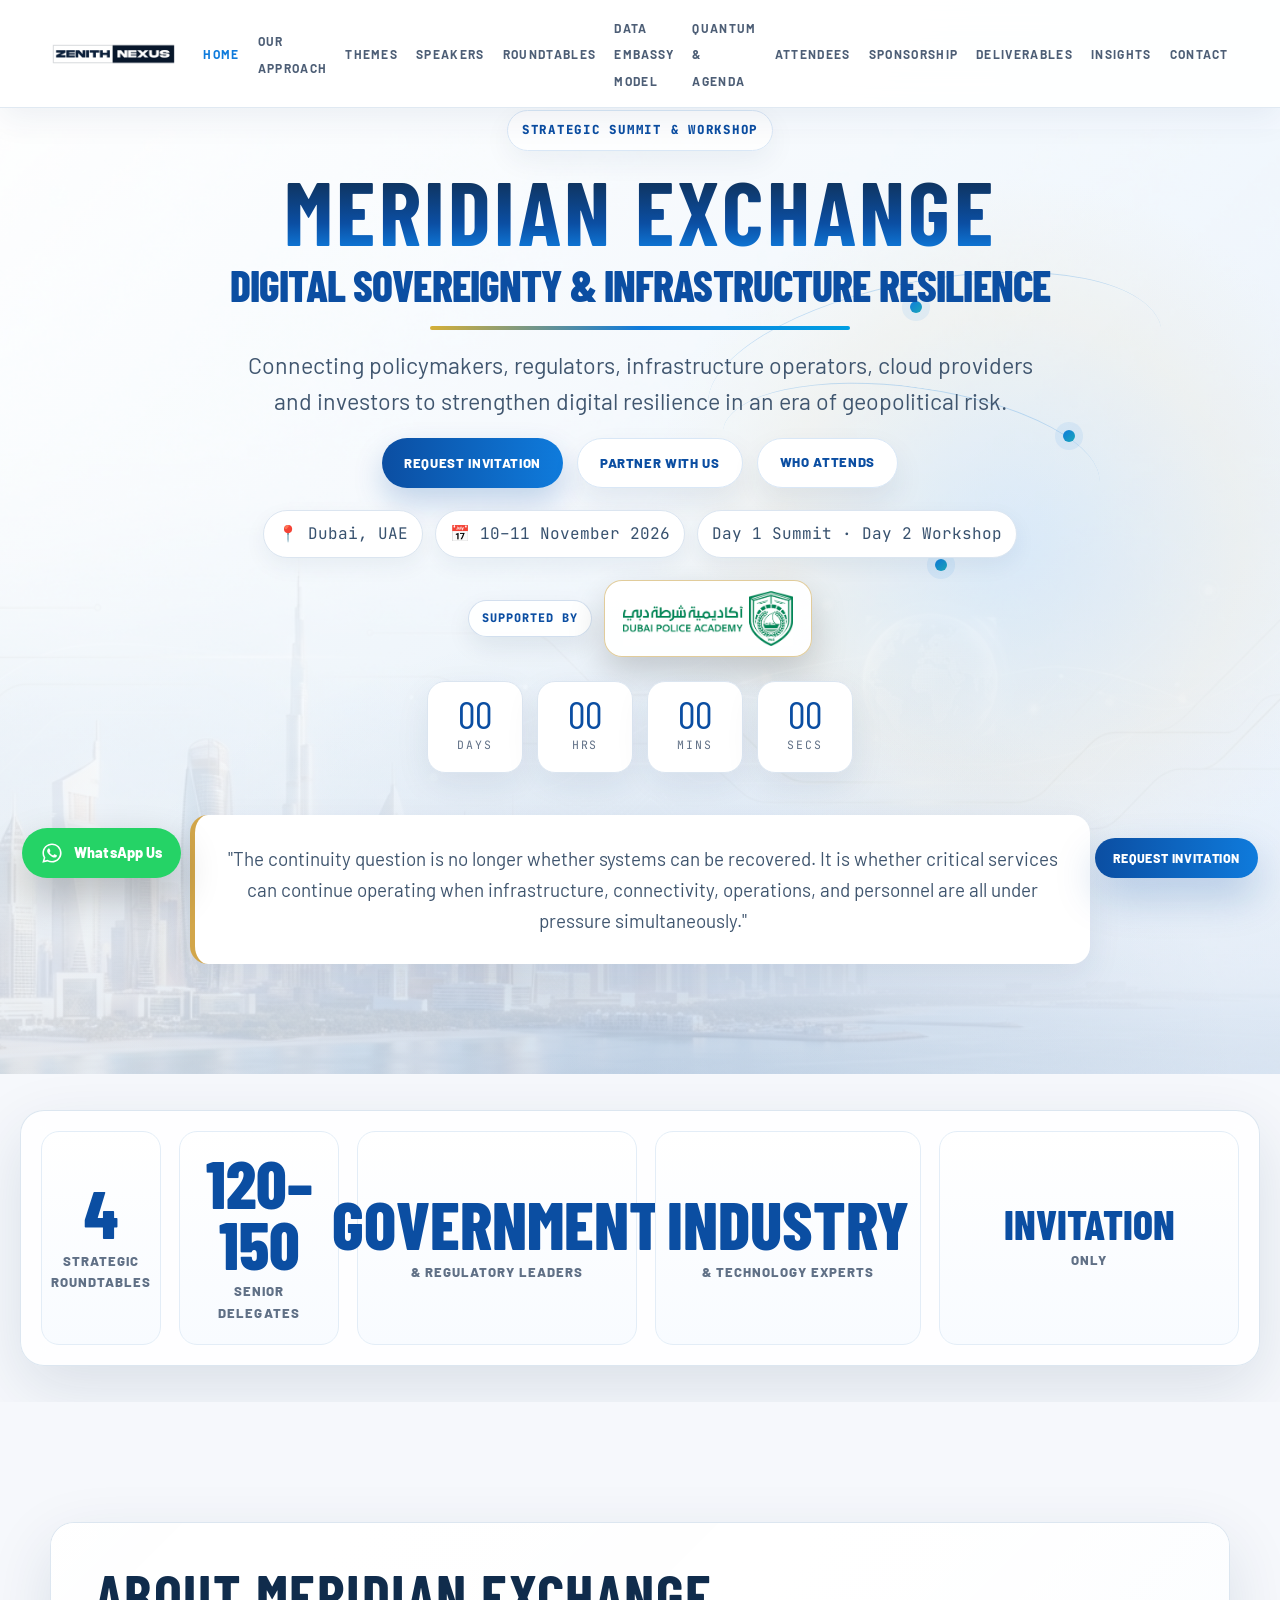
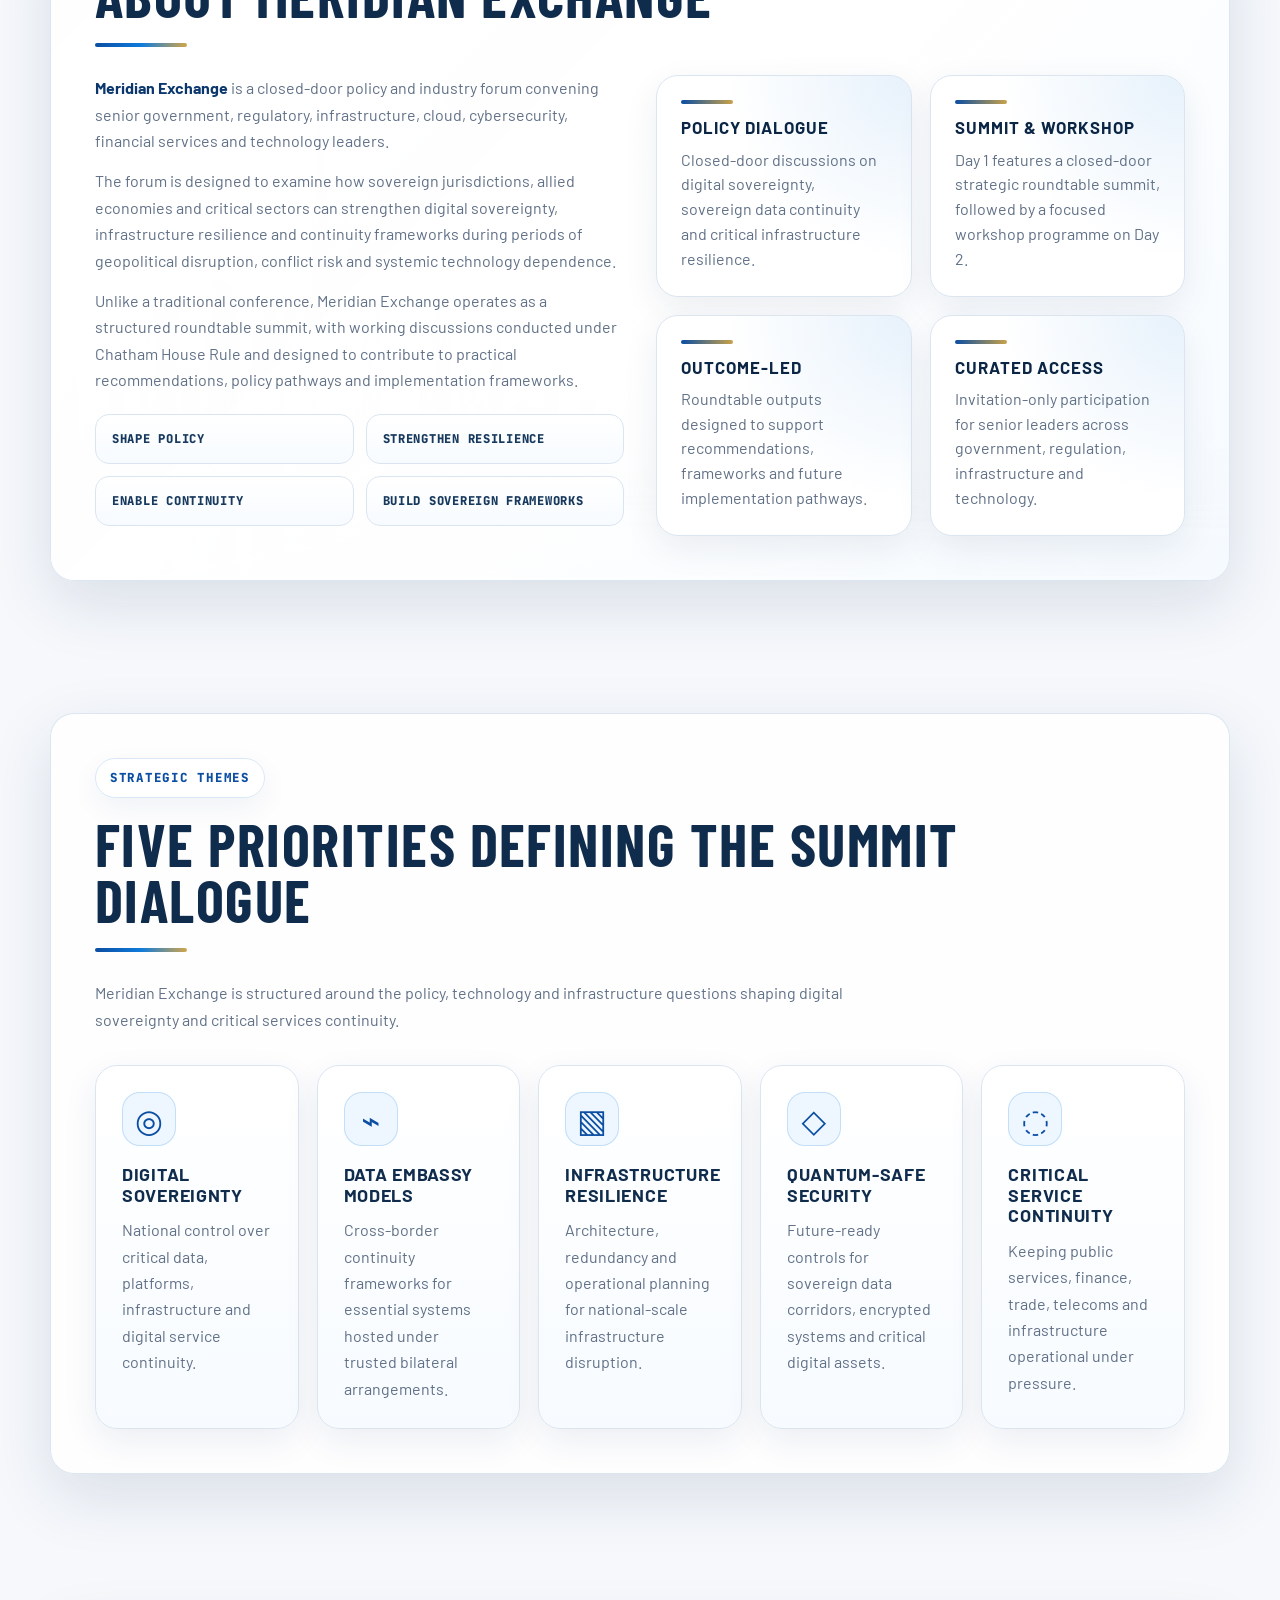
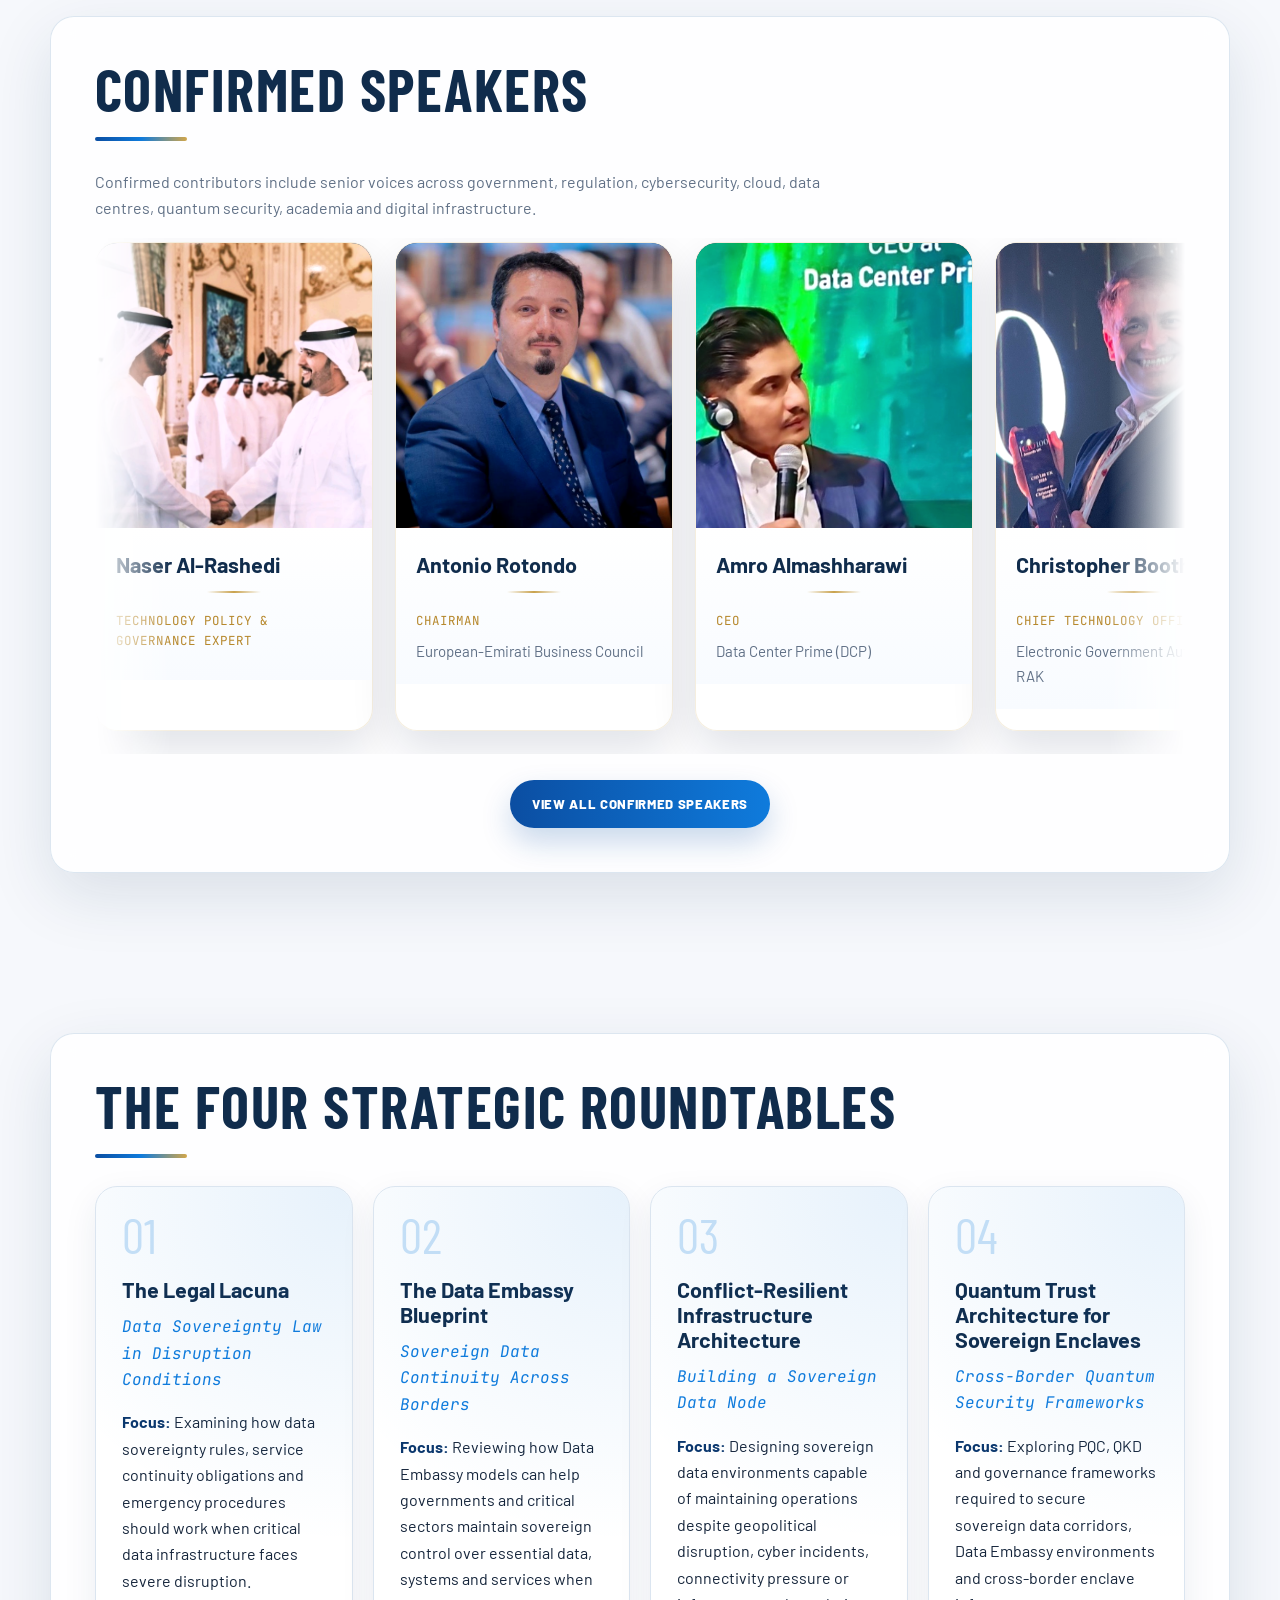
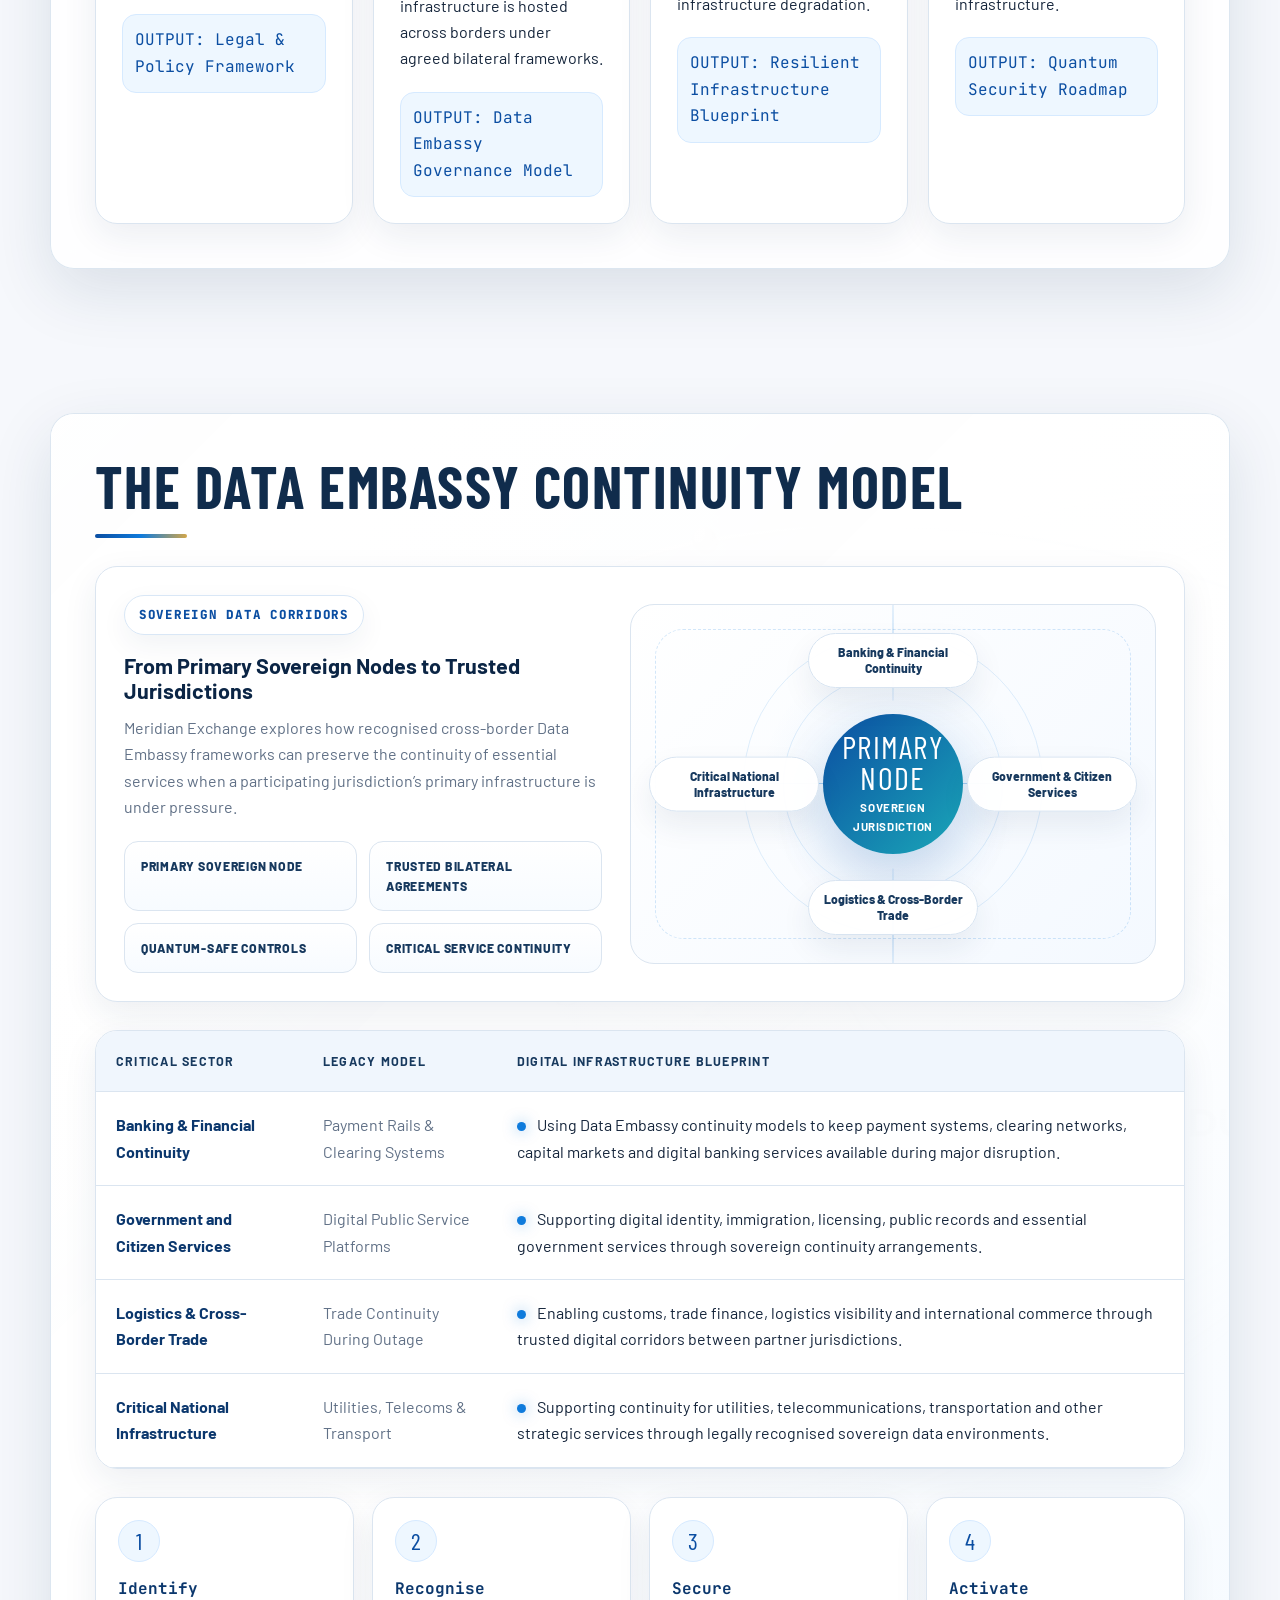
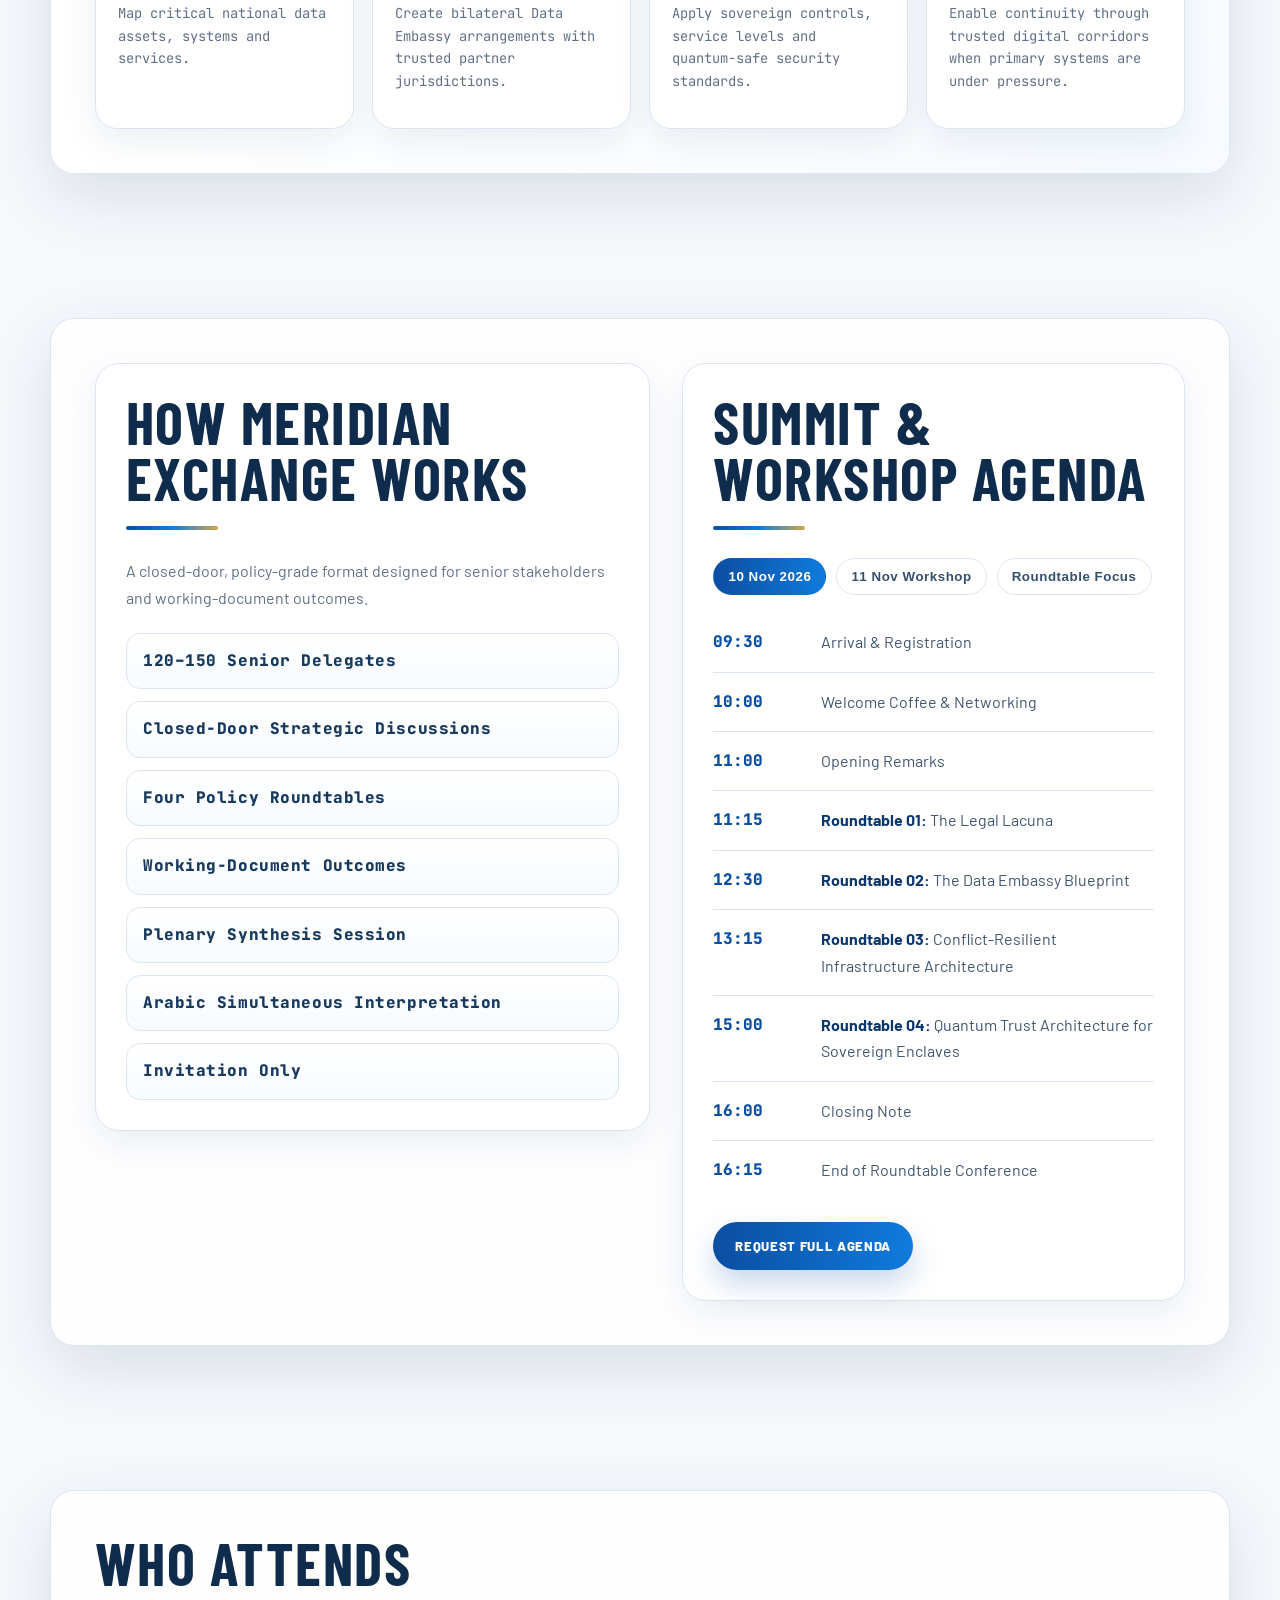
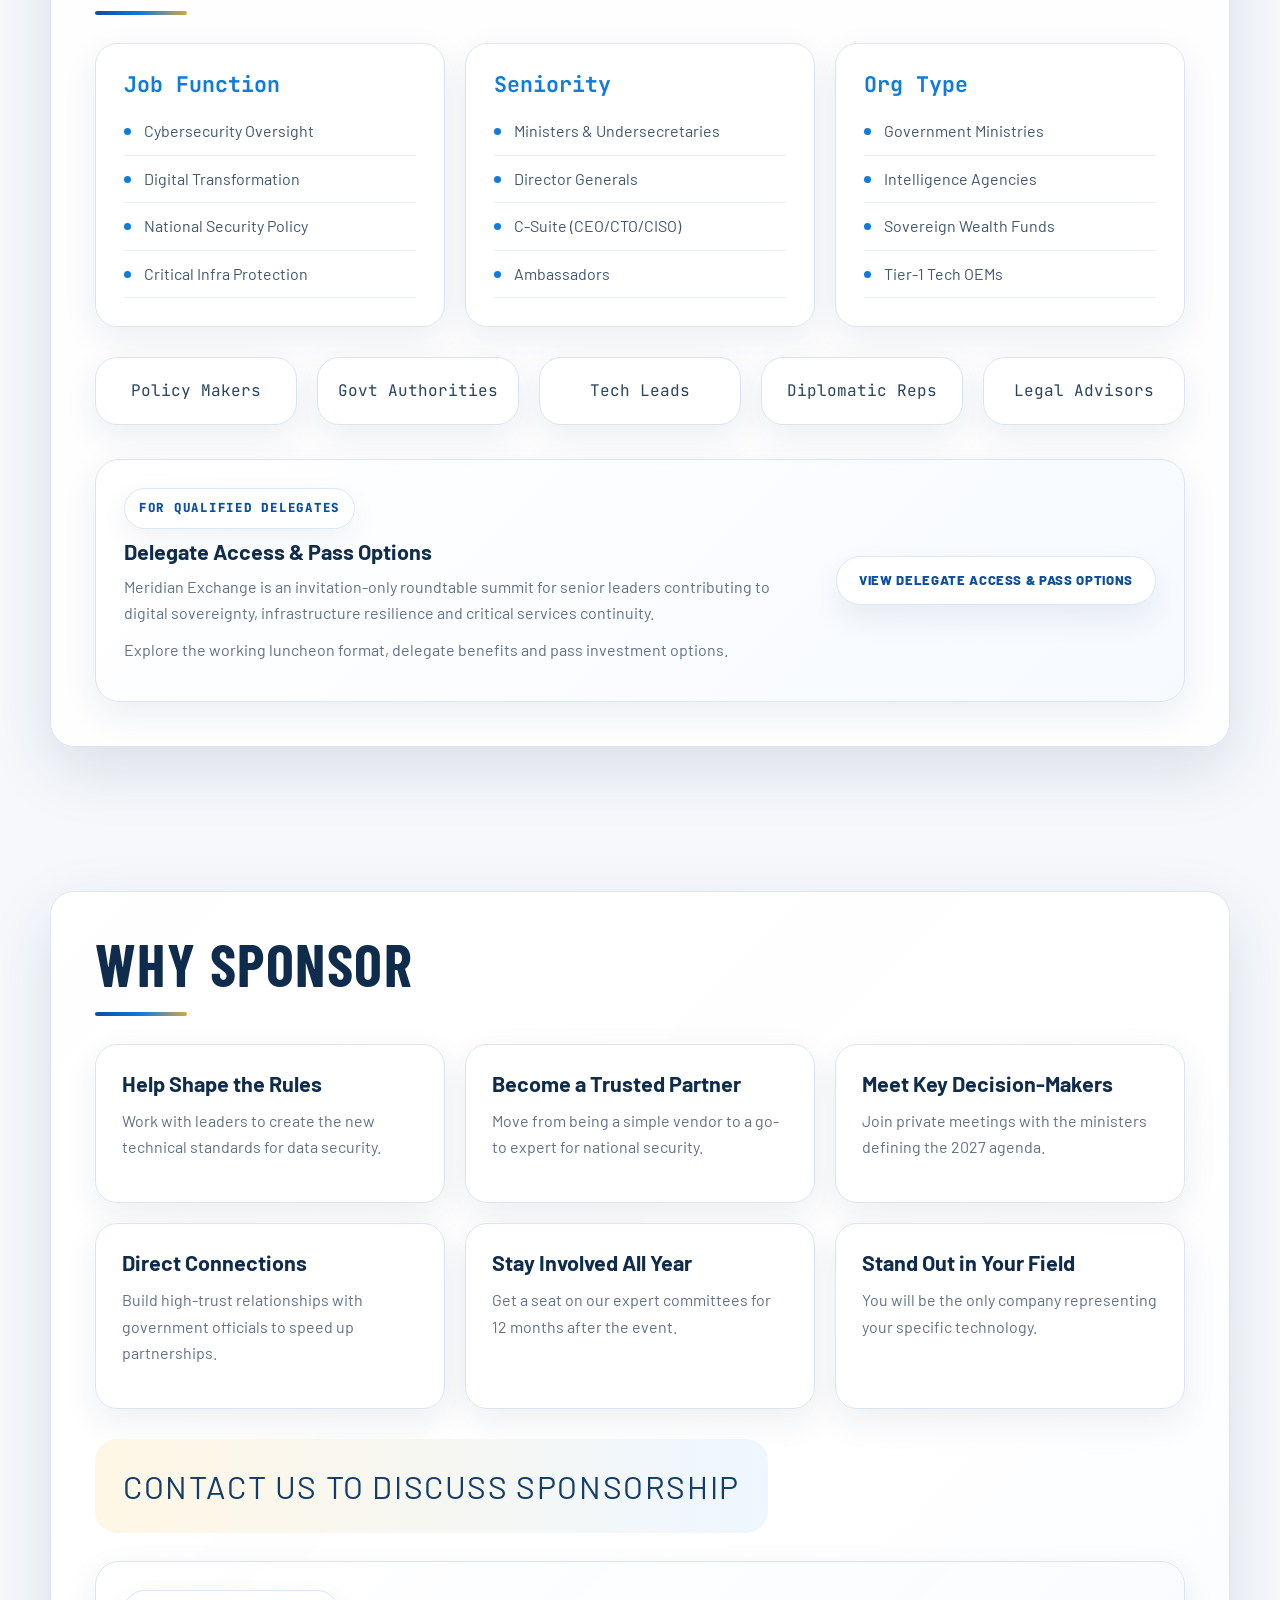
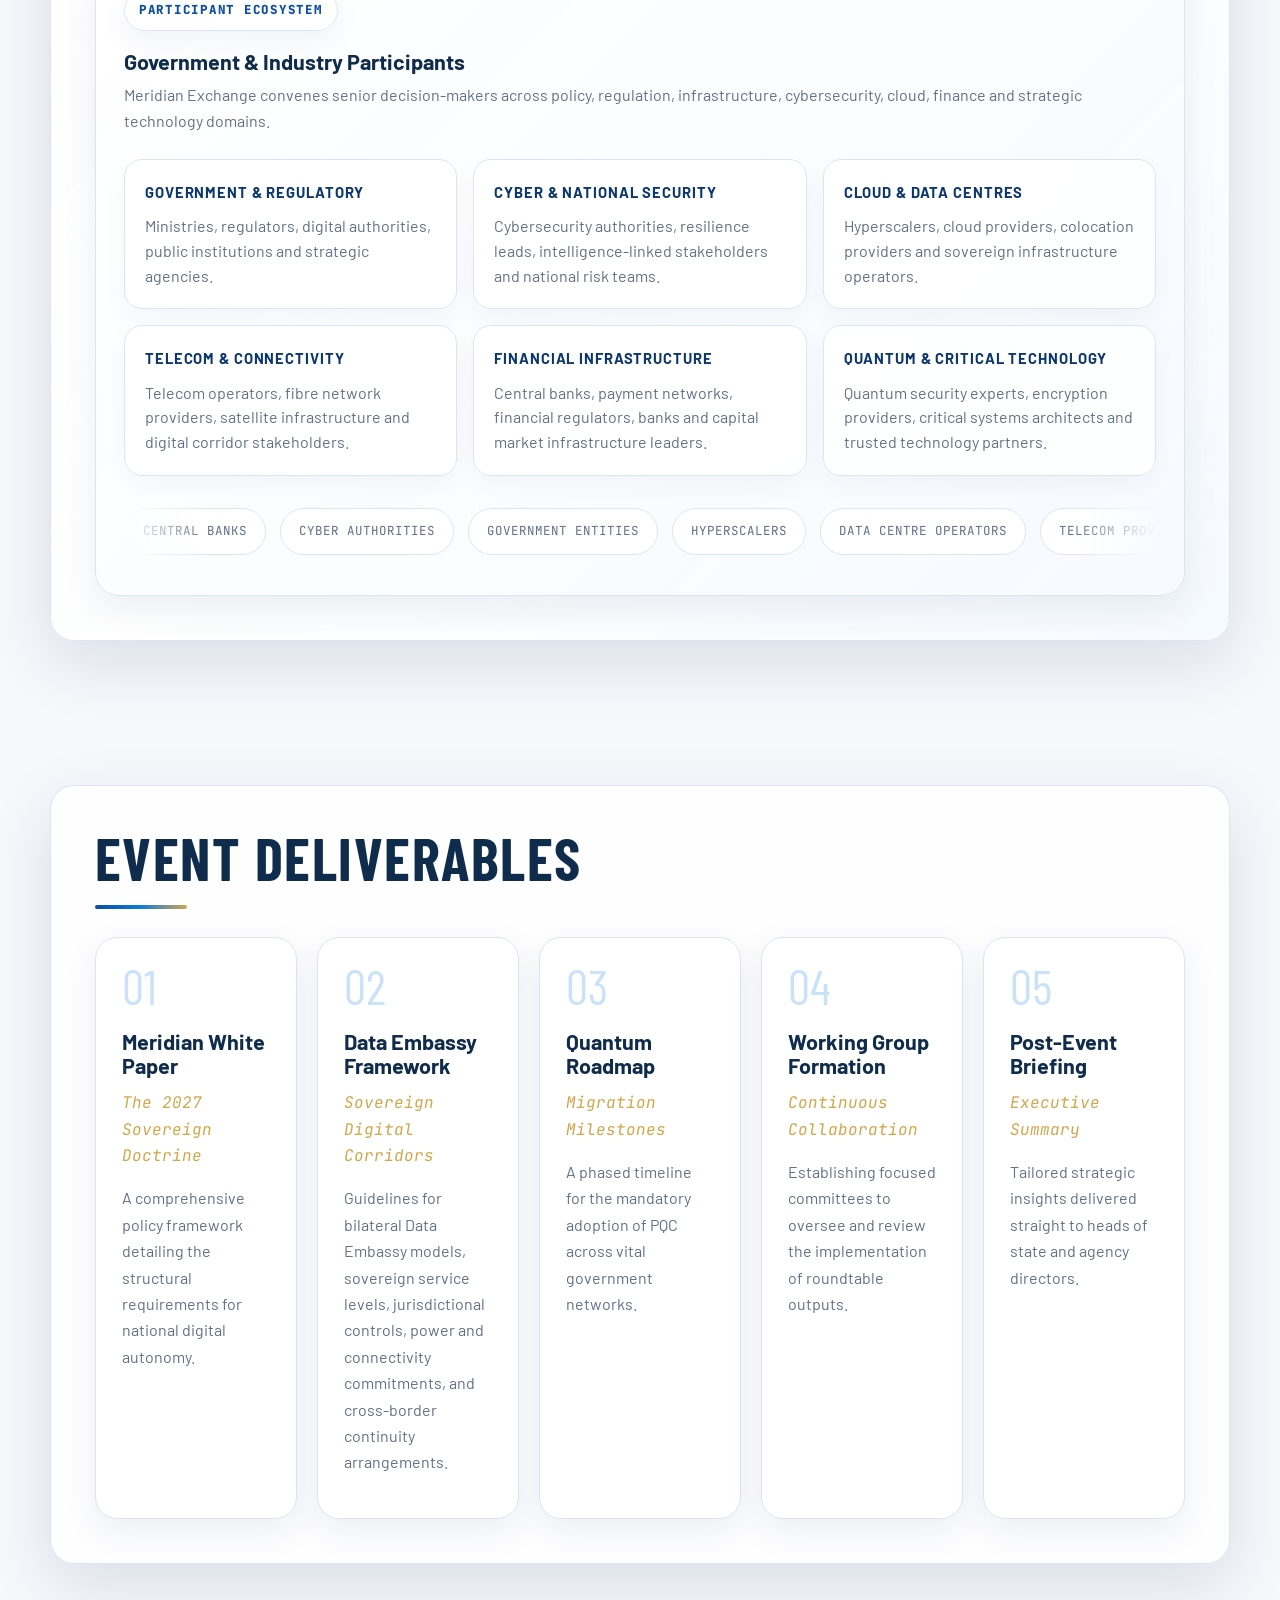
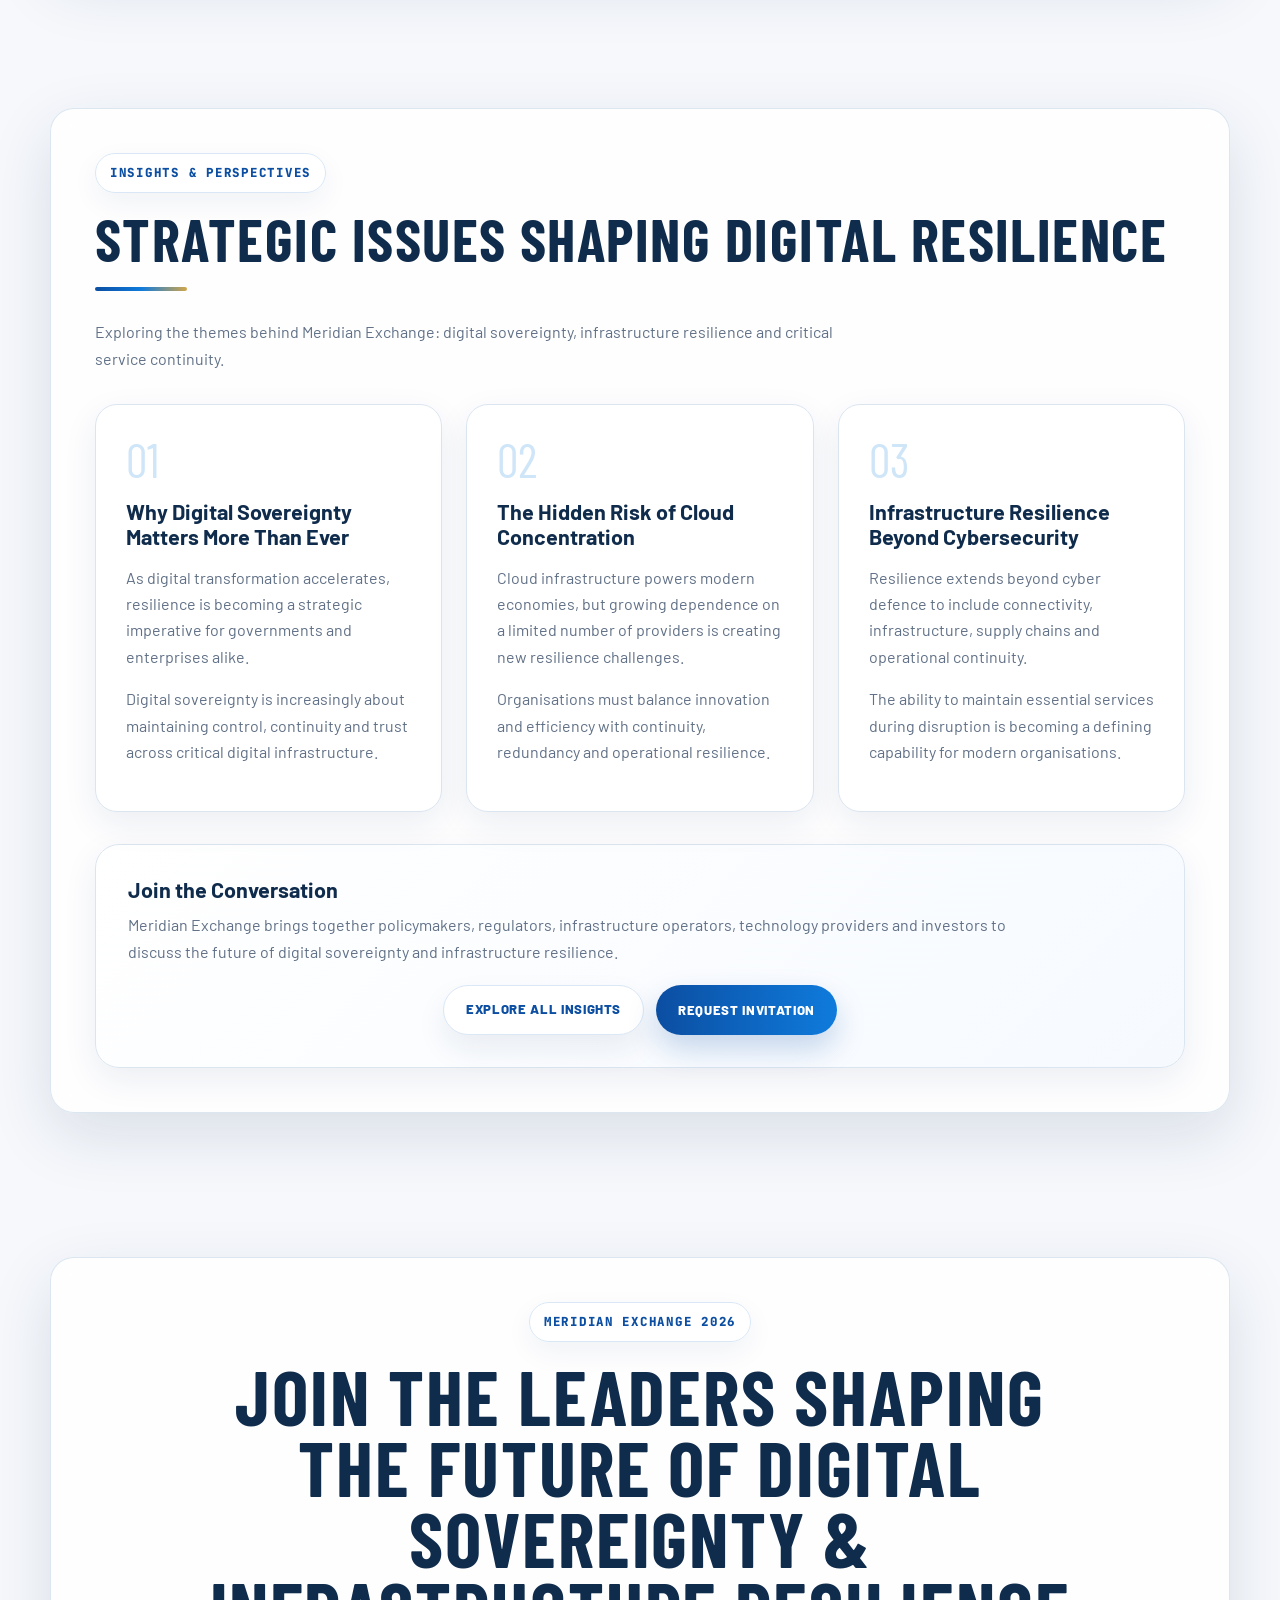
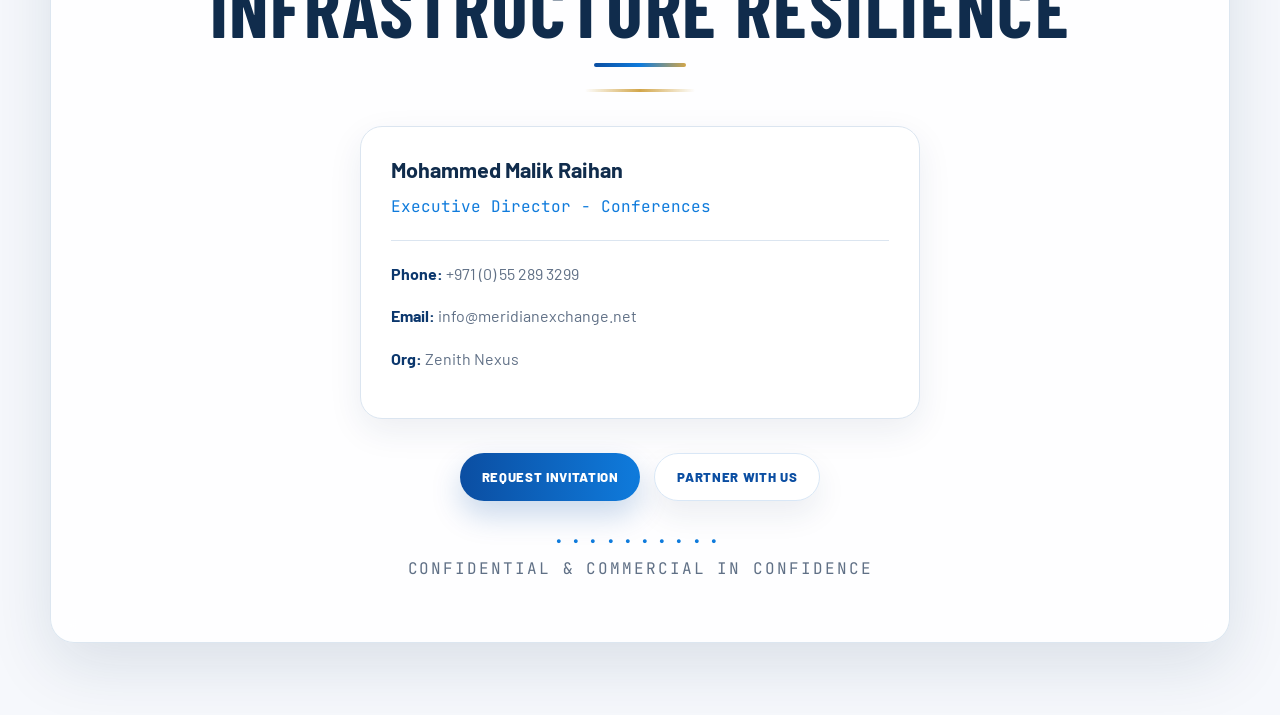
==== commit 89fb5b2f: "Update index.html" ====
--- a/index.html
+++ b/index.html
@@ -16,11 +16,10 @@
     {
       "@type":"Event",
       "name":"Meridian Exchange",
-"description":"A closed-door strategic roundtable summit focused on Digital Sovereignty, Data Embassy models, Infrastructure Resilience and Critical Services Continuity, bringing together policymakers, regulators, technology leaders, cloud providers, data centre operators and infrastructure stakeholders.",
-  "eventAttendanceMode":"https://schema.org/OfflineEventAttendanceMode",
+"description":"A two-day strategic summit and workshop focused on Digital Sovereignty, Data Embassy models, Infrastructure Resilience and Critical Services Continuity, bringing together policymakers, regulators, technology leaders, cloud providers, data centre operators and infrastructure stakeholders.",  "eventAttendanceMode":"https://schema.org/OfflineEventAttendanceMode",
       "eventStatus":"https://schema.org/EventScheduled",
-      "startDate":"2026-09-08T09:00:00+04:00",
-      "endDate":"2026-09-08T18:00:00+04:00",
+      "startDate":"2026-11-10T09:00:00+04:00",
+      "endDate":"2026-11-11T17:00:00+04:00",
       "location":{
         "@type":"Place",
         "name":"JW Marriott Marina Dubai",
@@ -43,19 +42,18 @@
 <meta charset="utf-8"/>
 <meta content="width=device-width, initial-scale=1.0" name="viewport"/>
 
-<title>Meridian Exchange | Data Embassy & Digital Sovereignty Summit Dubai</title>
-
-<meta name="description" content="Meridian Exchange is a closed-door strategic roundtable summit in Dubai focused on digital sovereignty, Data Embassy models, infrastructure resilience, sovereign data continuity, cybersecurity, cloud infrastructure, data centres and critical services continuity."/>
-<meta name="keywords" content="Meridian Exchange, digital sovereignty summit Dubai, Data Embassy UAE, data embassy model, digital embassy, sovereign data continuity, infrastructure resilience conference UAE, cybersecurity roundtable Dubai, critical infrastructure forum, data centre resilience, sovereign cloud UAE, cloud infrastructure UAE, operational resilience summit, critical services continuity"/>
-<meta name="author" content="Zenith Nexus"/>
+<title>Meridian Exchange | Digital Sovereignty Summit & Workshop Dubai</title>
+
+<meta name="description" content="Meridian Exchange is a two-day strategic summit and workshop in Dubai focused on digital sovereignty, Data Embassy models, infrastructure resilience, sovereign data continuity, cybersecurity, cloud infrastructure, data centres and critical services continuity."/>
+
+<meta name="keywords" content="Meridian Exchange, digital sovereignty summit Dubai, Data Embassy model, sovereign data continuity, infrastructure resilience conference Dubai, cybersecurity roundtable Dubai, critical infrastructure forum, data centre resilience, sovereign cloud, cloud infrastructure, operational resilience summit, critical services continuity"/><meta name="author" content="Zenith Nexus"/>
 <meta name="robots" content="index, follow"/>
 <link rel="canonical" href="https://meridianexchange.net/"/>
 
 <!-- Open Graph / LinkedIn / WhatsApp Preview -->
 <meta property="og:type" content="website"/>
 <meta property="og:title" content="Meridian Exchange | Digital Sovereignty & Infrastructure Resilience"/>
-<meta property="og:description" content="A closed-door strategic roundtable summit connecting policymakers, regulators, infrastructure operators, cloud providers, cybersecurity leaders and investors to discuss digital sovereignty, Data Embassy models and critical infrastructure resilience."/>
-<meta property="og:url" content="https://meridianexchange.net/"/>
+<meta property="og:description" content="A two-day strategic summit and workshop connecting policymakers, regulators, infrastructure operators, cloud providers, cybersecurity leaders and investors to discuss digital sovereignty, Data Embassy models and critical infrastructure resilience."/><meta property="og:url" content="https://meridianexchange.net/"/>
 <meta property="og:site_name" content="Meridian Exchange"/>
 
 <meta property="og:image" content="https://meridianexchange.net/images/meridian-preview.jpg"/>
@@ -66,8 +64,7 @@
 <!-- Twitter / X Preview -->
 <meta name="twitter:card" content="summary_large_image"/>
 <meta name="twitter:title" content="Meridian Exchange | Digital Sovereignty & Infrastructure Resilience"/>
-<meta name="twitter:description" content="Strategic roundtable summit in Dubai focused on digital sovereignty, Data Embassy models, infrastructure resilience and critical services continuity."/>
-<meta name="twitter:image" content="https://meridianexchange.net/images/meridian-preview.jpg"/>
+<meta name="twitter:description" content="Two-day strategic summit and workshop in Dubai focused on digital sovereignty, Data Embassy models, infrastructure resilience and critical services continuity."/><meta name="twitter:image" content="https://meridianexchange.net/images/meridian-preview.jpg"/>
 
 <link href="https://fonts.googleapis.com" rel="preconnect"/>
 <link crossorigin="" href="https://fonts.gstatic.com" rel="preconnect"/>
@@ -157,7 +154,7 @@
 </div>
 
 <div class="container relative-z reveal">
-<p class="eyebrow font-mono">Strategic Roundtable Summit</p>
+<p class="eyebrow font-mono">Strategic Summit &amp; Workshop</p>
 <h1 class="hero-topic hero-brand-title fade-in">MERIDIAN EXCHANGE</h1>
 <h2 class="hero-theme-highlight">Digital Sovereignty &amp; Infrastructure Resilience</h2>
 <p class="hero-support">Connecting policymakers, regulators, infrastructure operators, cloud providers and investors to strengthen digital resilience in an era of geopolitical risk.</p>
@@ -170,8 +167,8 @@
 
 <div class="meta-info font-mono" style="margin-top: 22px;">
 <span>📍 Dubai, UAE</span>
-<span>📅 08 September 2026</span>
-<span>JW Marriott Marina</span>
+<span>📅 10–11 November 2026</span>
+<span>Day 1 Summit · Day 2 Workshop</span>
 </div>
   
 <div class="hero-supporting-partner" aria-label="Supporting partner">
@@ -209,9 +206,9 @@
           <strong>Meridian Exchange</strong> is a closed-door policy and industry forum convening senior government, regulatory, infrastructure, cloud, cybersecurity, financial services and technology leaders.
         </p>
 
-        <p>
-          The forum is designed to examine how the UAE and allied economies can strengthen digital sovereignty, critical infrastructure resilience and continuity frameworks during periods of geopolitical disruption, conflict risk and systemic technology dependence.
-        </p>
+       <p>
+  The forum is designed to examine how sovereign jurisdictions, allied economies and critical sectors can strengthen digital sovereignty, infrastructure resilience and continuity frameworks during periods of geopolitical disruption, conflict risk and systemic technology dependence.
+</p>
 
         <p>
           Unlike a traditional conference, Meridian Exchange operates as a structured roundtable summit, with working discussions conducted under Chatham House Rule and designed to contribute to practical recommendations, policy pathways and implementation frameworks.
@@ -236,10 +233,10 @@
 
         <div class="about-value-card card-hover">
           <span class="about-value-line"></span>
-          <h3>Working Luncheon</h3>
-          <p class="font-muted">
-            A three-course executive luncheon format, with each course linked to a dedicated roundtable discussion.
-          </p>
+       <h3>Summit &amp; Workshop</h3>
+<p class="font-muted">
+  Day 1 features a closed-door strategic roundtable summit, followed by a focused workshop programme on Day 2.
+</p>
         </div>
 
         <div class="about-value-card card-hover">
@@ -1041,9 +1038,10 @@
 </div>
 </div>
 <div class="col agenda-block">
-<h2>Summit Agenda</h2>
+<h2>Summit &amp; Workshop Agenda</h2>
 <div aria-label="Agenda views" class="agenda-tabs" role="tablist">
-<button class="agenda-tab active" data-agenda-tab="main" type="button">08 Sep 2026</button>
+<button class="agenda-tab active" data-agenda-tab="main" type="button">10 Nov 2026</button>
+<button class="agenda-tab" data-agenda-tab="workshop" type="button">11 Nov Workshop</button>
 <button class="agenda-tab" data-agenda-tab="roundtables" type="button">Roundtable Focus</button>
 </div>
 <div class="agenda-panel active" data-agenda-panel="main">
@@ -1063,6 +1061,42 @@
   <div class="agenda-row"><div class="agenda-time font-mono">15:00</div><div class="agenda-desc"><strong>Roundtable 04:</strong> Quantum Trust Architecture for Sovereign Enclaves</div></div>
 <div class="agenda-row"><div class="agenda-time font-mono">16:00</div><div class="agenda-desc">Closing Note</div></div>
 <div class="agenda-row"><div class="agenda-time font-mono">16:15</div><div class="agenda-desc">End of Roundtable Conference</div></div>
+</div>
+  <div class="agenda-panel" data-agenda-panel="workshop">
+  <div class="agenda-row">
+    <div class="agenda-time font-mono">09:30</div>
+    <div class="agenda-desc">Workshop Arrival &amp; Registration</div>
+  </div>
+
+  <div class="agenda-row">
+    <div class="agenda-time font-mono">10:00</div>
+    <div class="agenda-desc"><strong>Workshop Session 01:</strong> Data Embassy Continuity Frameworks</div>
+  </div>
+
+  <div class="agenda-row">
+    <div class="agenda-time font-mono">11:30</div>
+    <div class="agenda-desc">Interactive Working Group Discussion</div>
+  </div>
+
+  <div class="agenda-row">
+    <div class="agenda-time font-mono">12:30</div>
+    <div class="agenda-desc">Networking Break</div>
+  </div>
+
+  <div class="agenda-row">
+    <div class="agenda-time font-mono">13:30</div>
+    <div class="agenda-desc"><strong>Workshop Session 02:</strong> Sovereign Infrastructure, Cyber Resilience &amp; Continuity Planning</div>
+  </div>
+
+  <div class="agenda-row">
+    <div class="agenda-time font-mono">15:00</div>
+    <div class="agenda-desc">Implementation Mapping &amp; Recommendations</div>
+  </div>
+
+  <div class="agenda-row">
+    <div class="agenda-time font-mono">16:30</div>
+    <div class="agenda-desc">Workshop Close</div>
+  </div>
 </div>
 <div class="agenda-panel" data-agenda-panel="roundtables">
 <div class="agenda-row"><div class="agenda-time font-mono">RT 01</div><div class="agenda-desc"><strong>The Legal Lacuna:</strong> Data Sovereignty Law in Disruption Conditions</div></div>
--- a/css/style.css
+++ b/css/style.css
@@ -2114,3 +2114,28 @@
     padding:22px;
   }
 }
+/* ==========================================
+   DATA EMBASSY GENERIC NODE LABEL FIX
+========================================== */
+
+.map-city{
+  line-height:.95;
+}
+
+.map-center small{
+  max-width:96px;
+  margin-left:auto;
+  margin-right:auto;
+}
+
+@media(max-width:760px){
+  #enclave-model .map-city{
+    font-size:1.32rem;
+    line-height:.95;
+  }
+
+  #enclave-model .map-center small{
+    font-size:.56rem;
+    max-width:86px;
+  }
+}
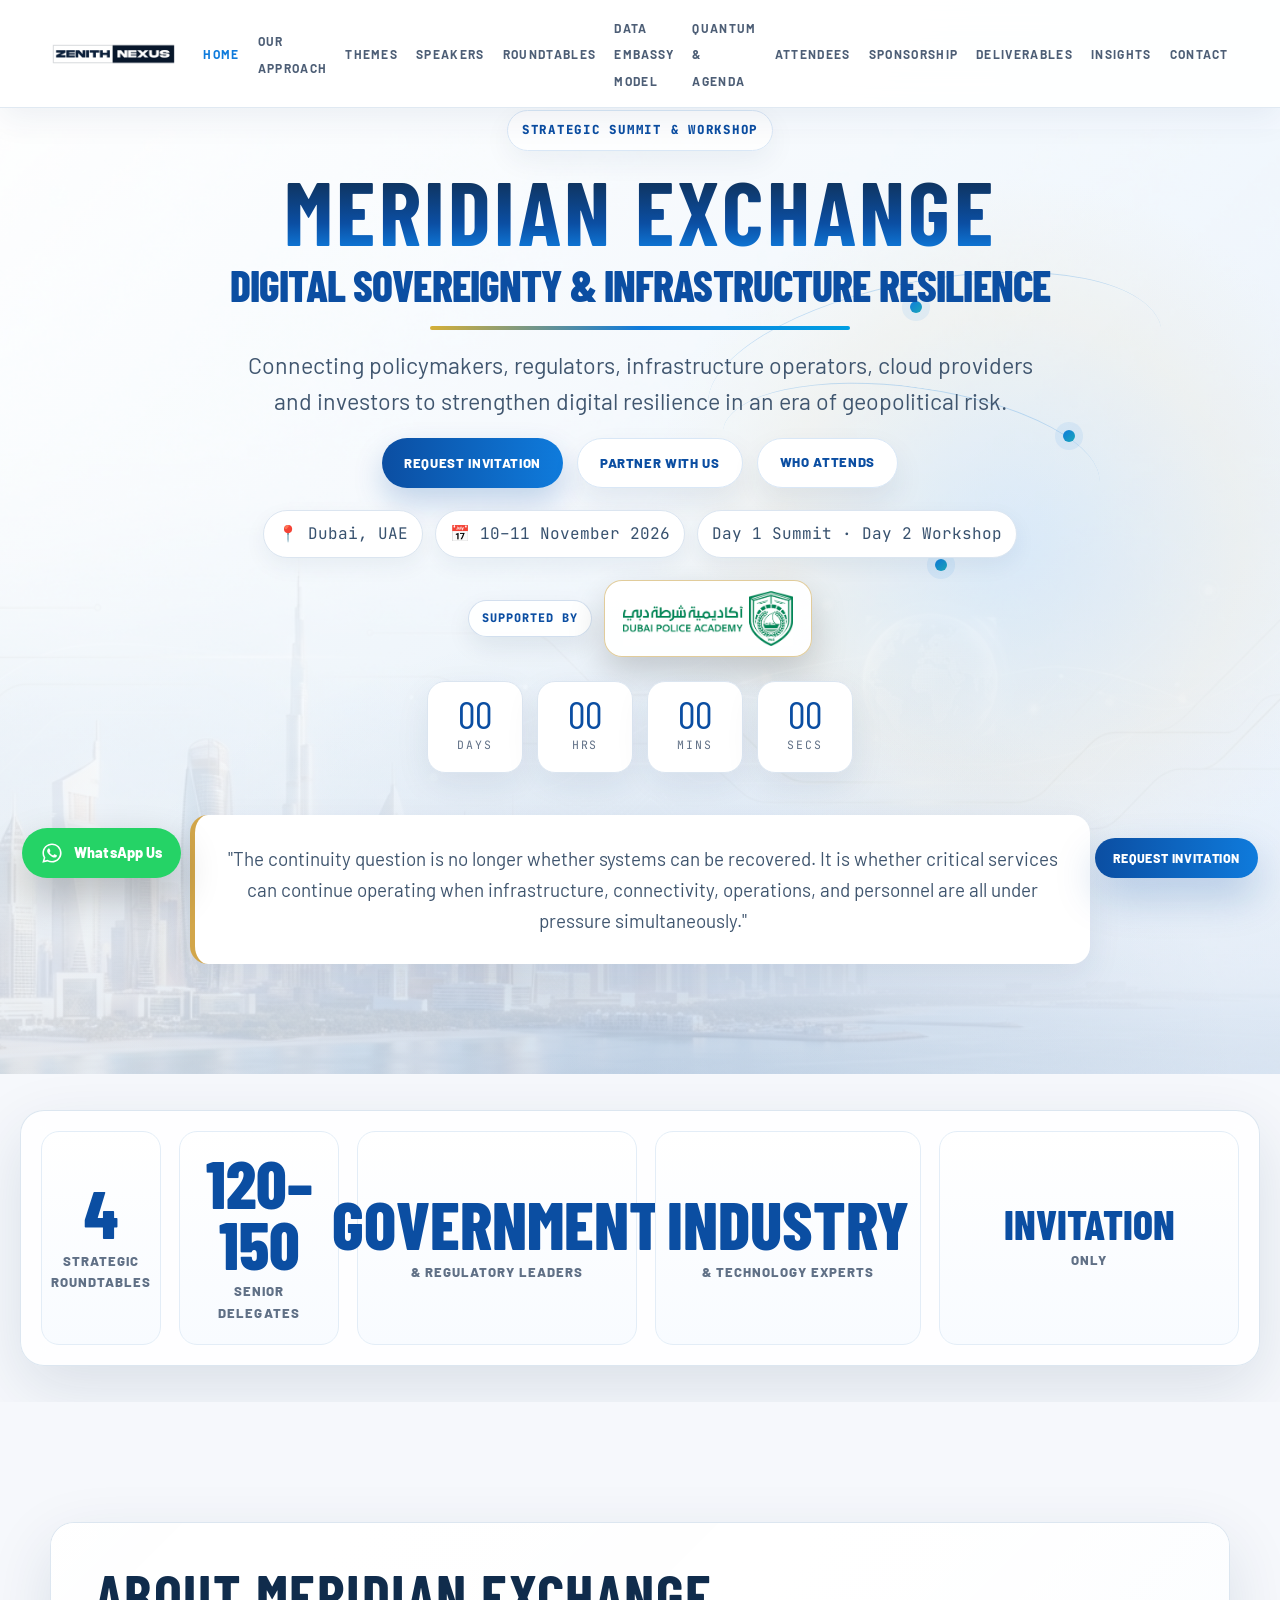
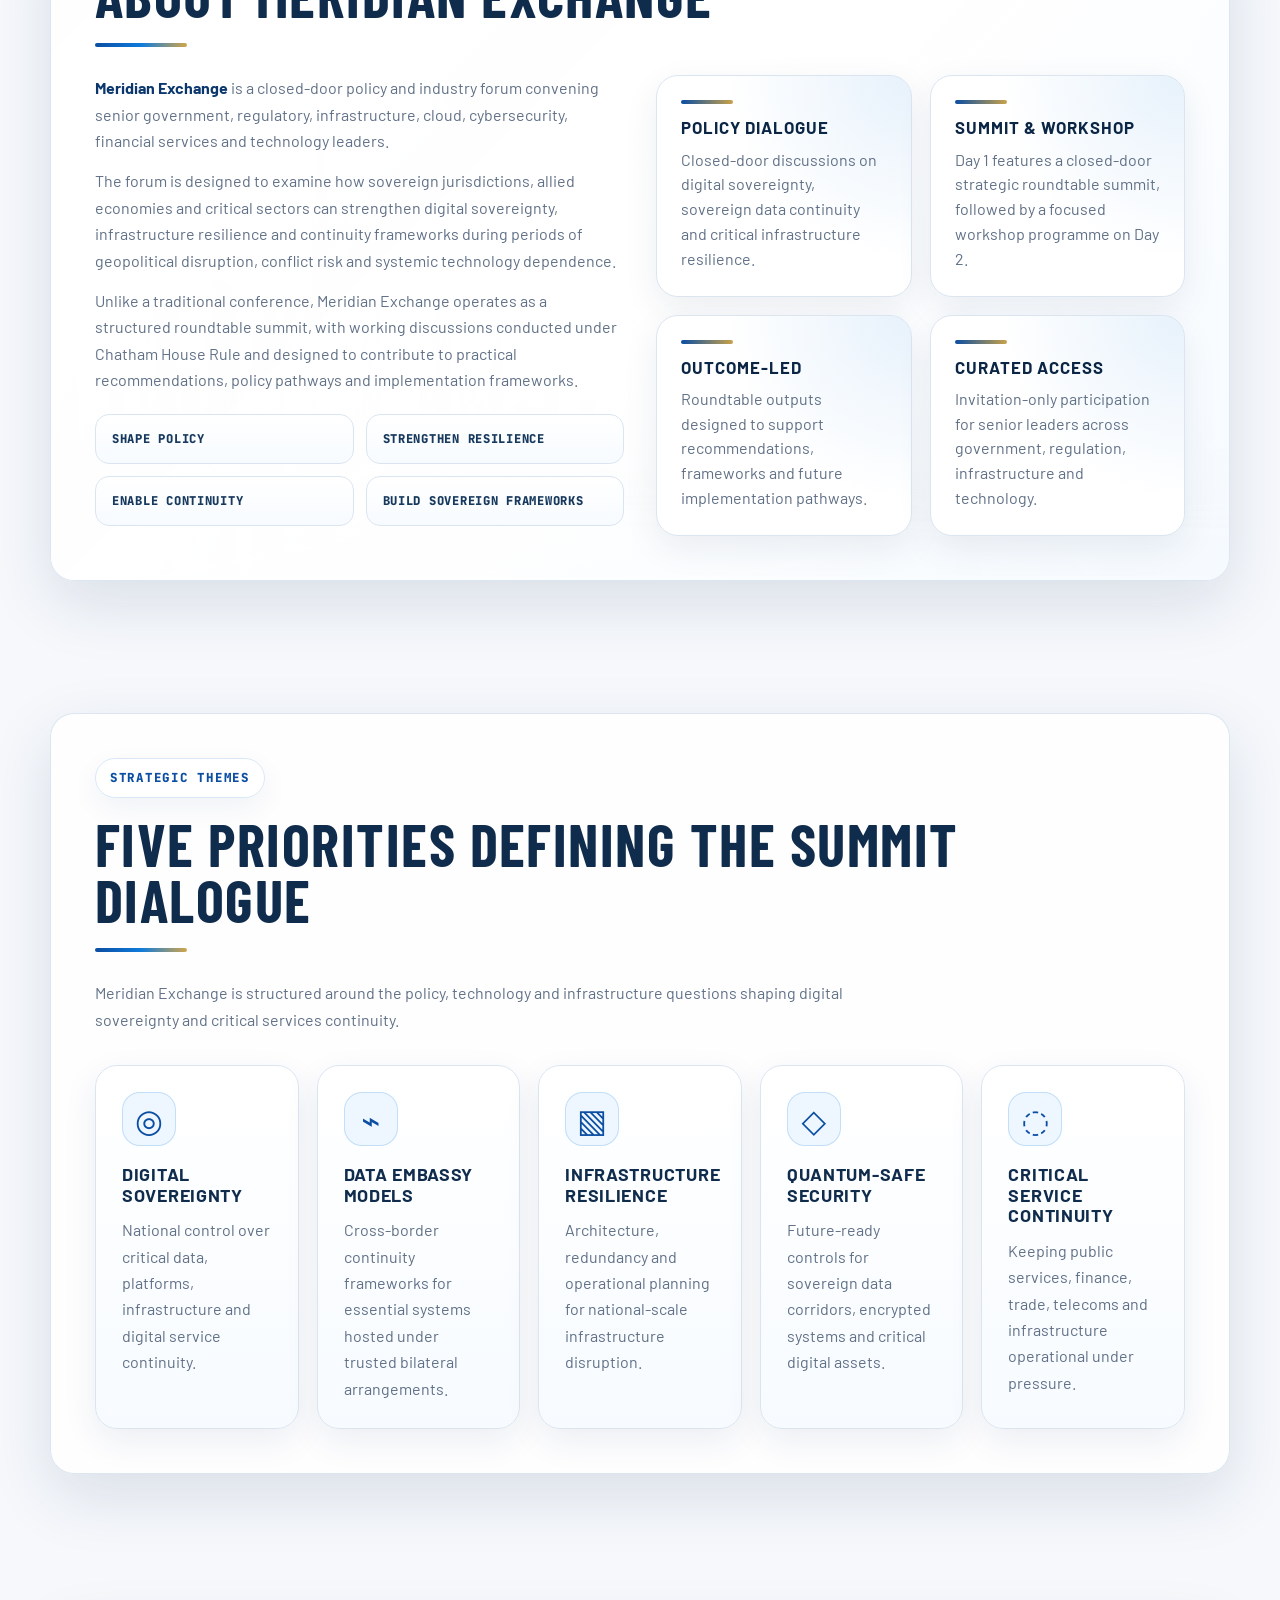
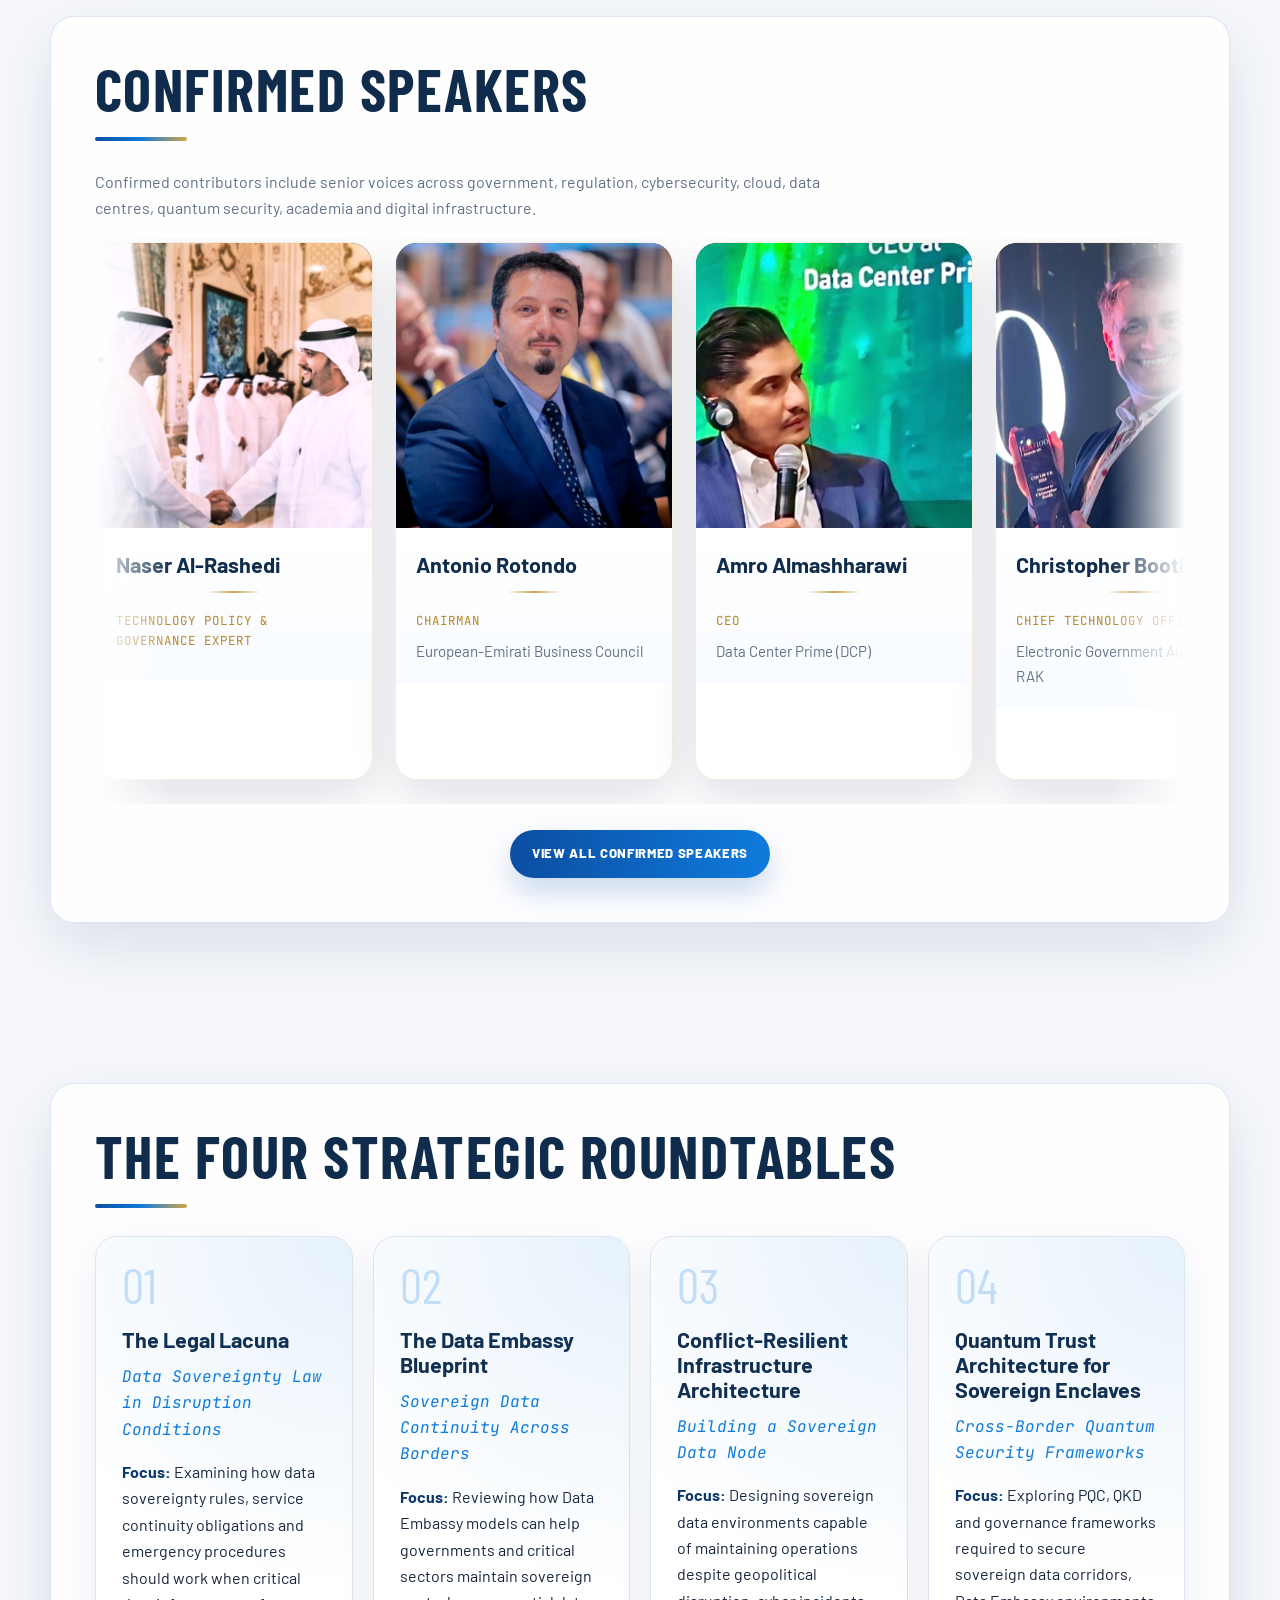
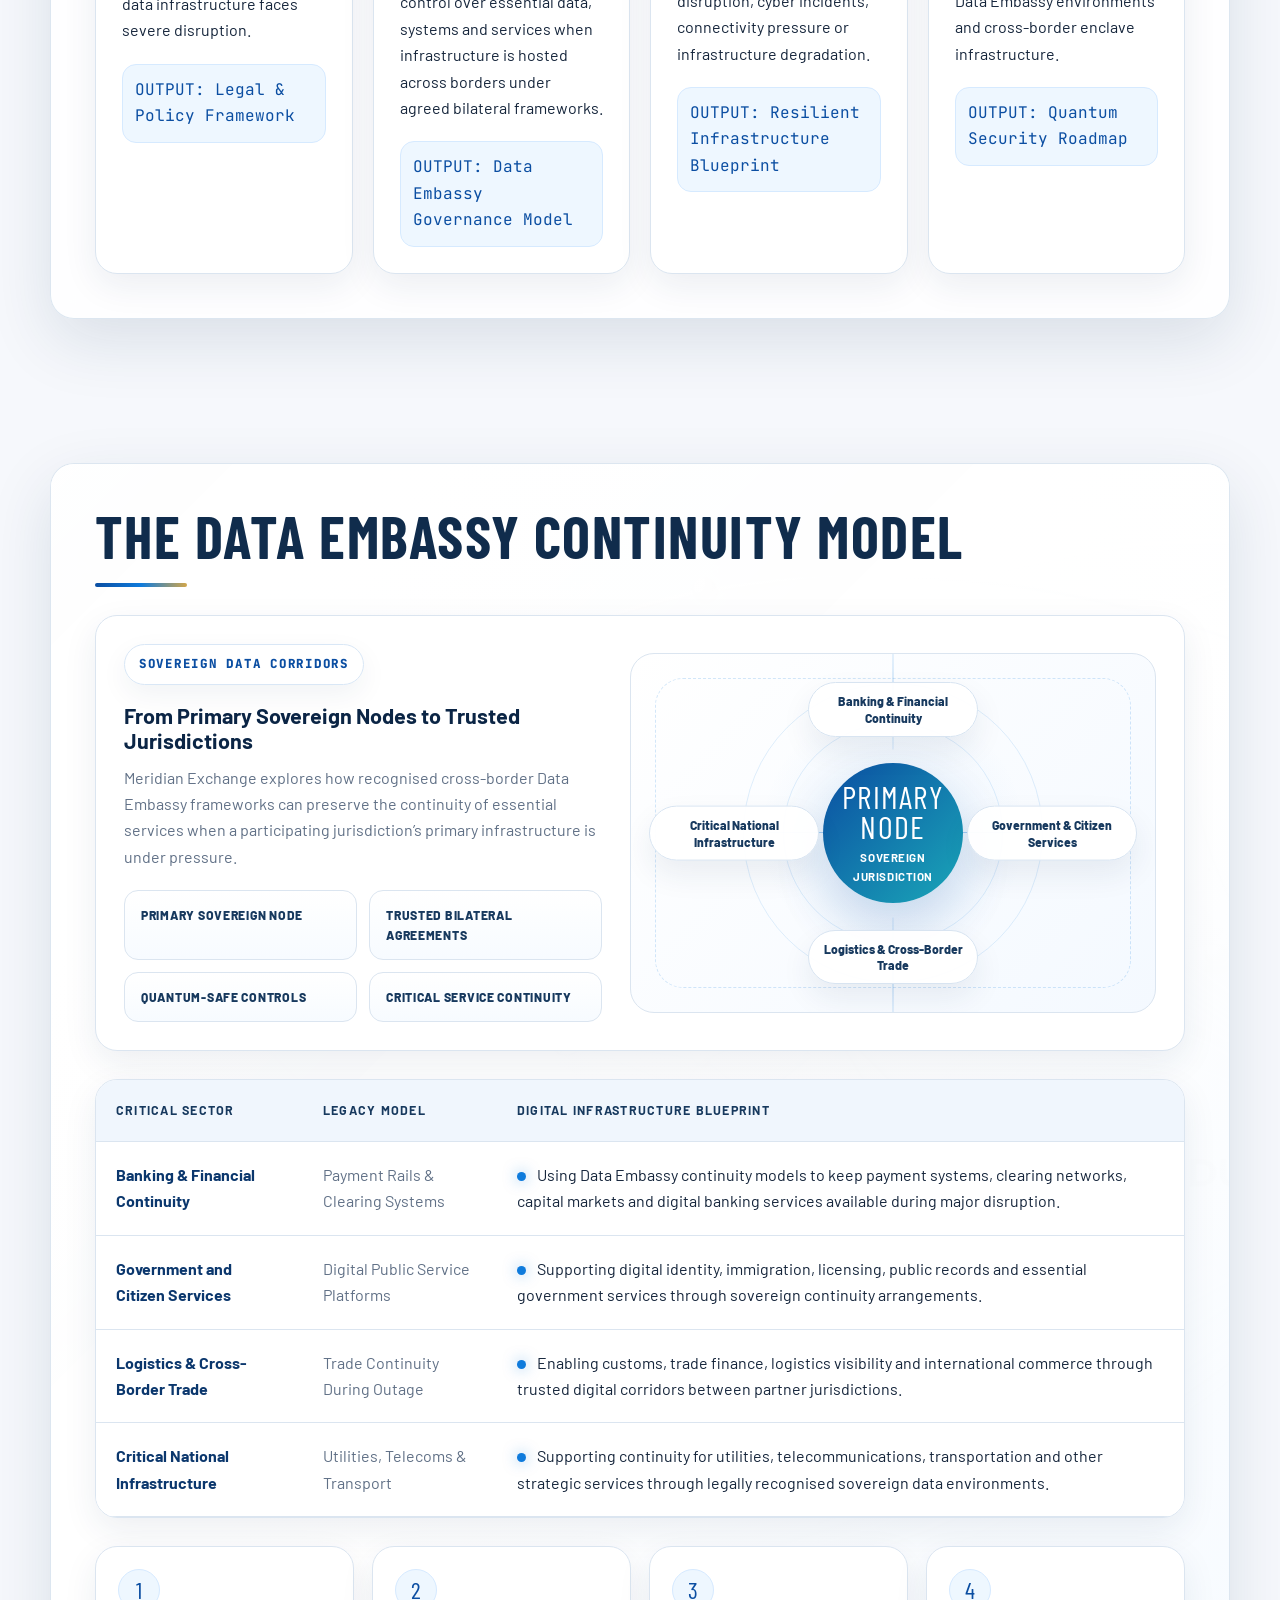
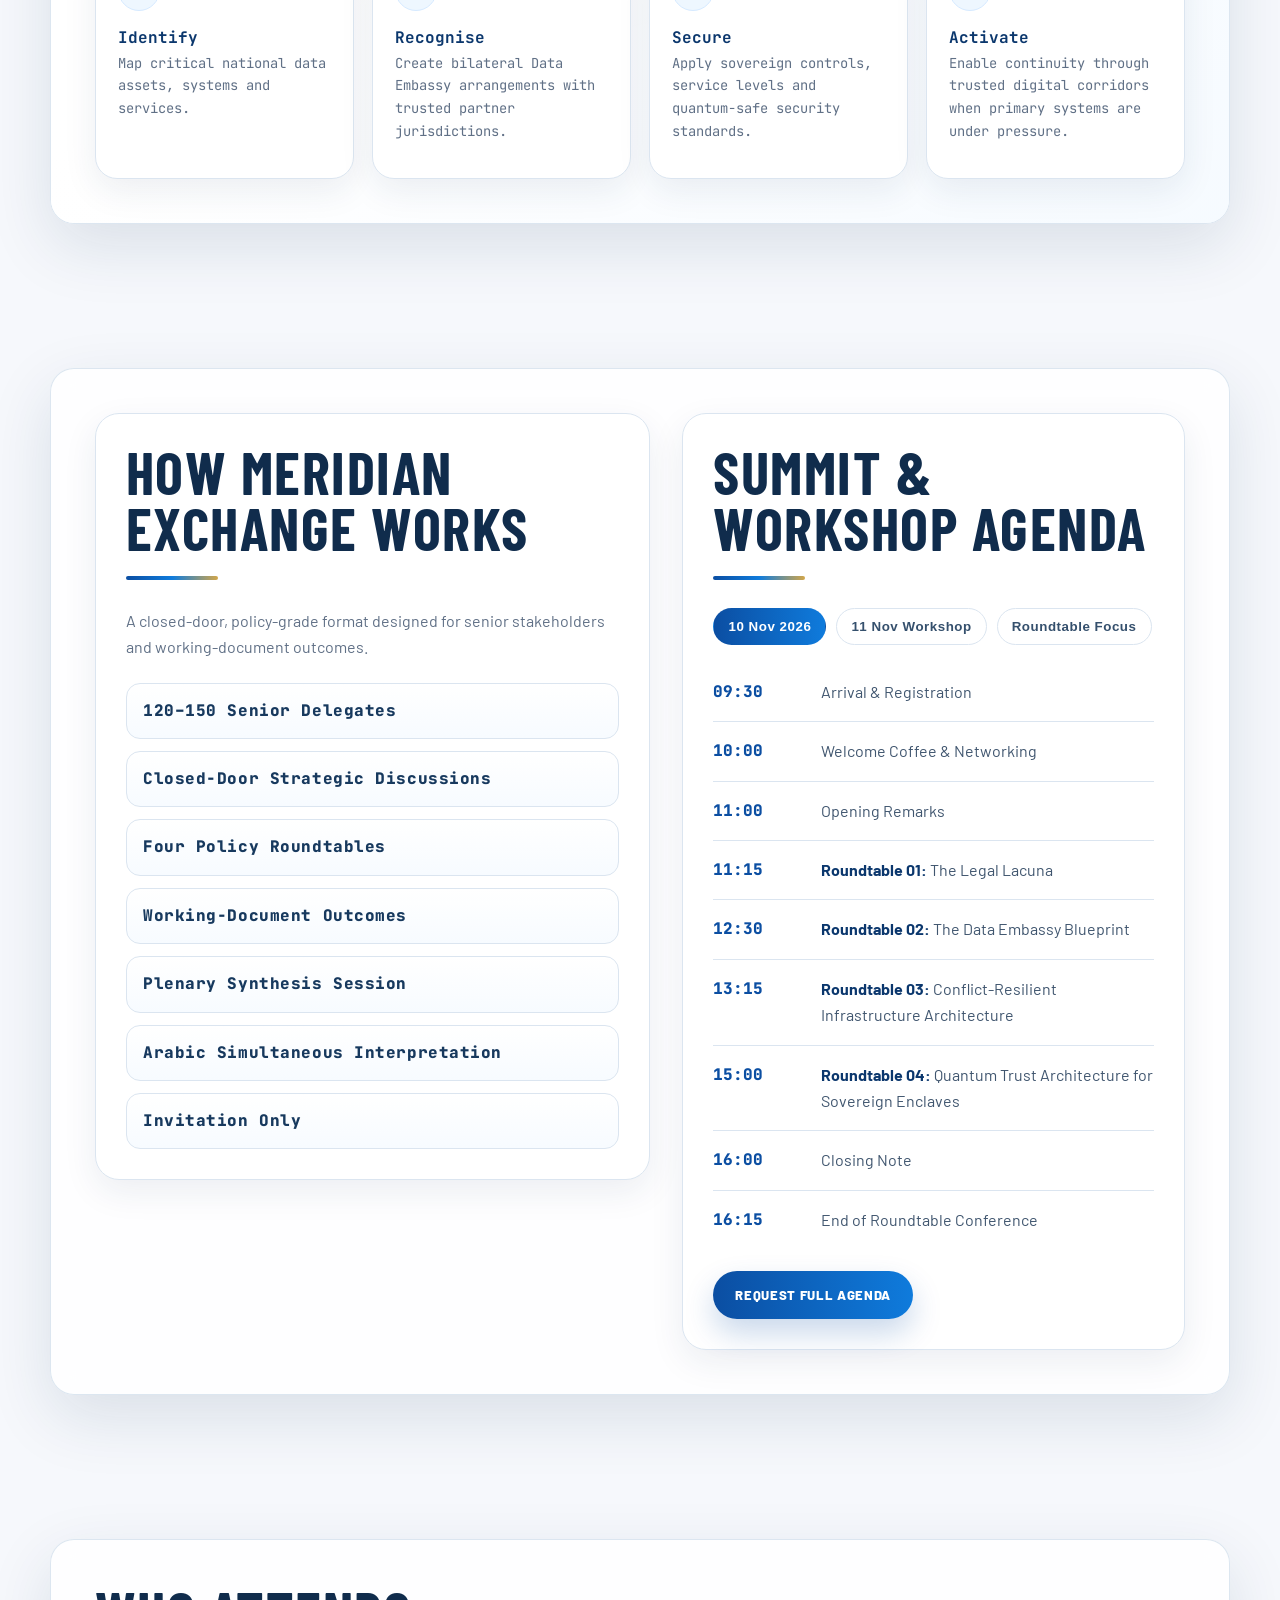
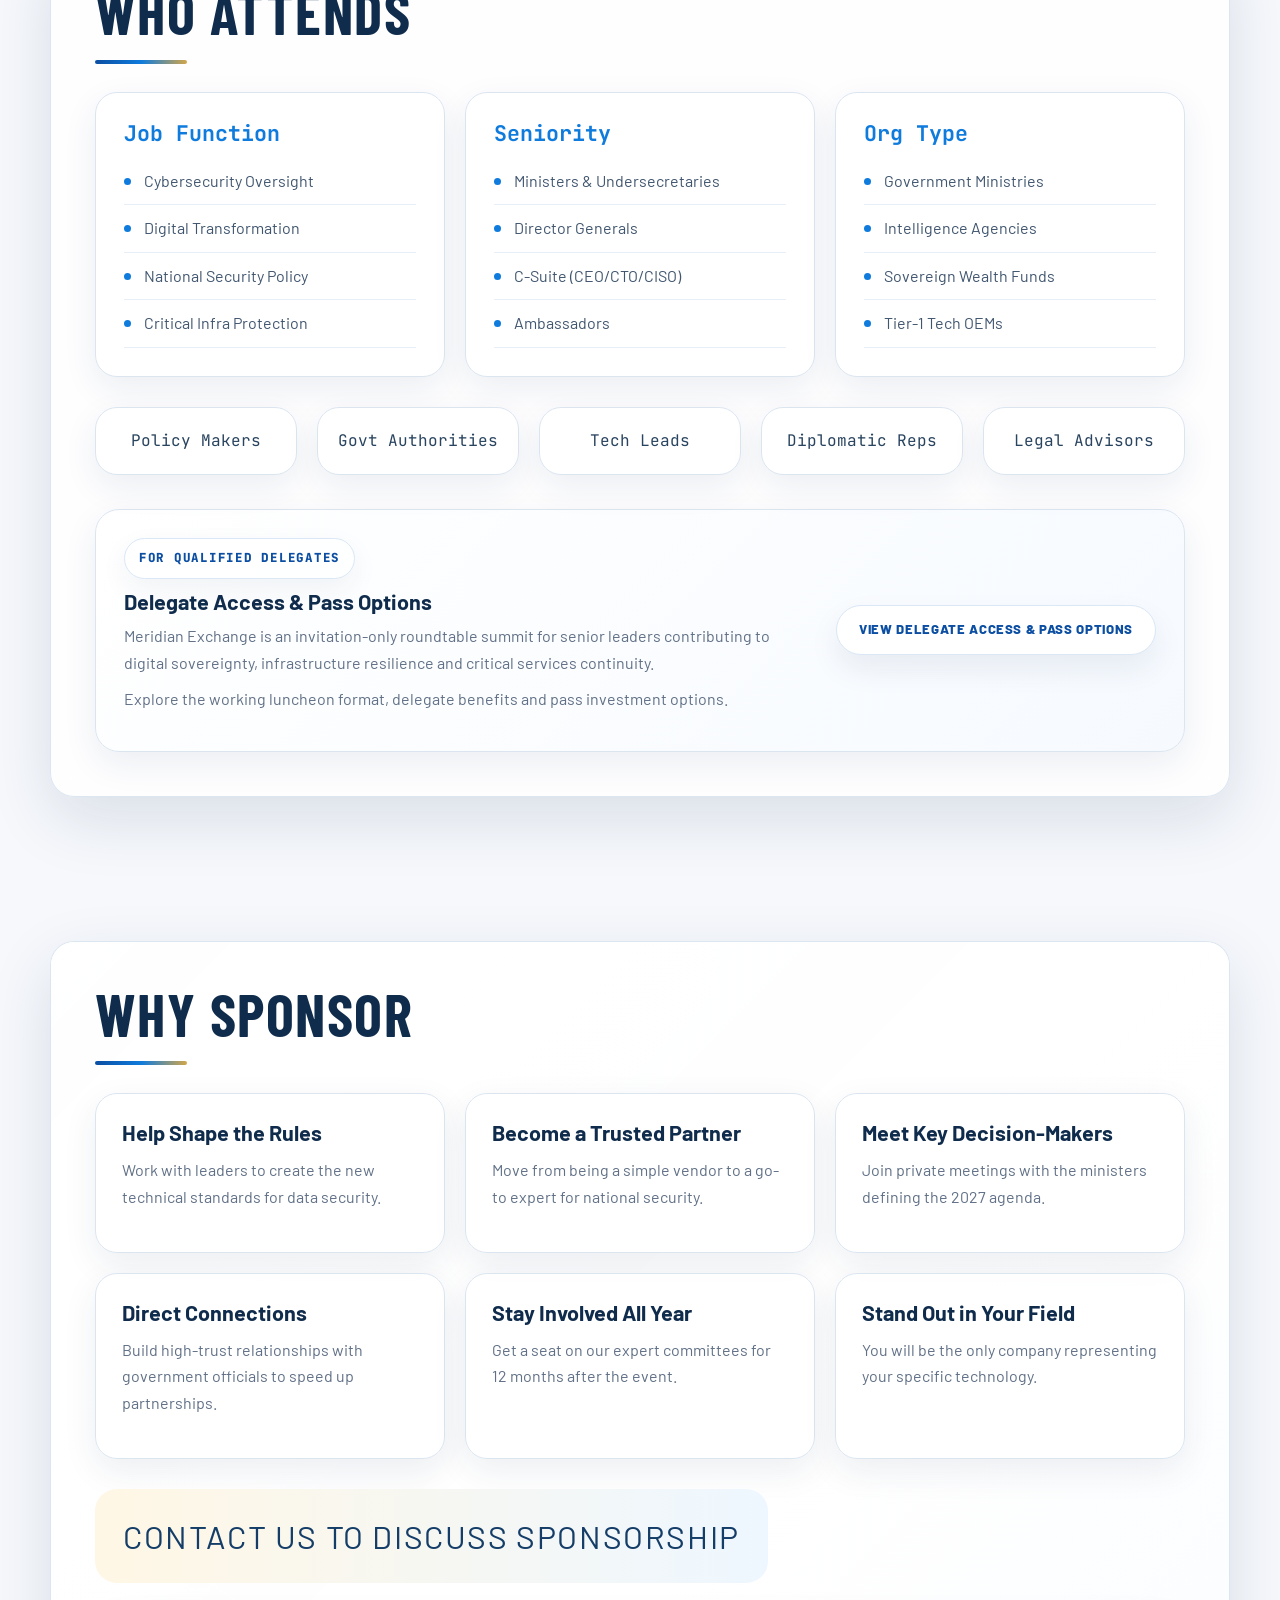
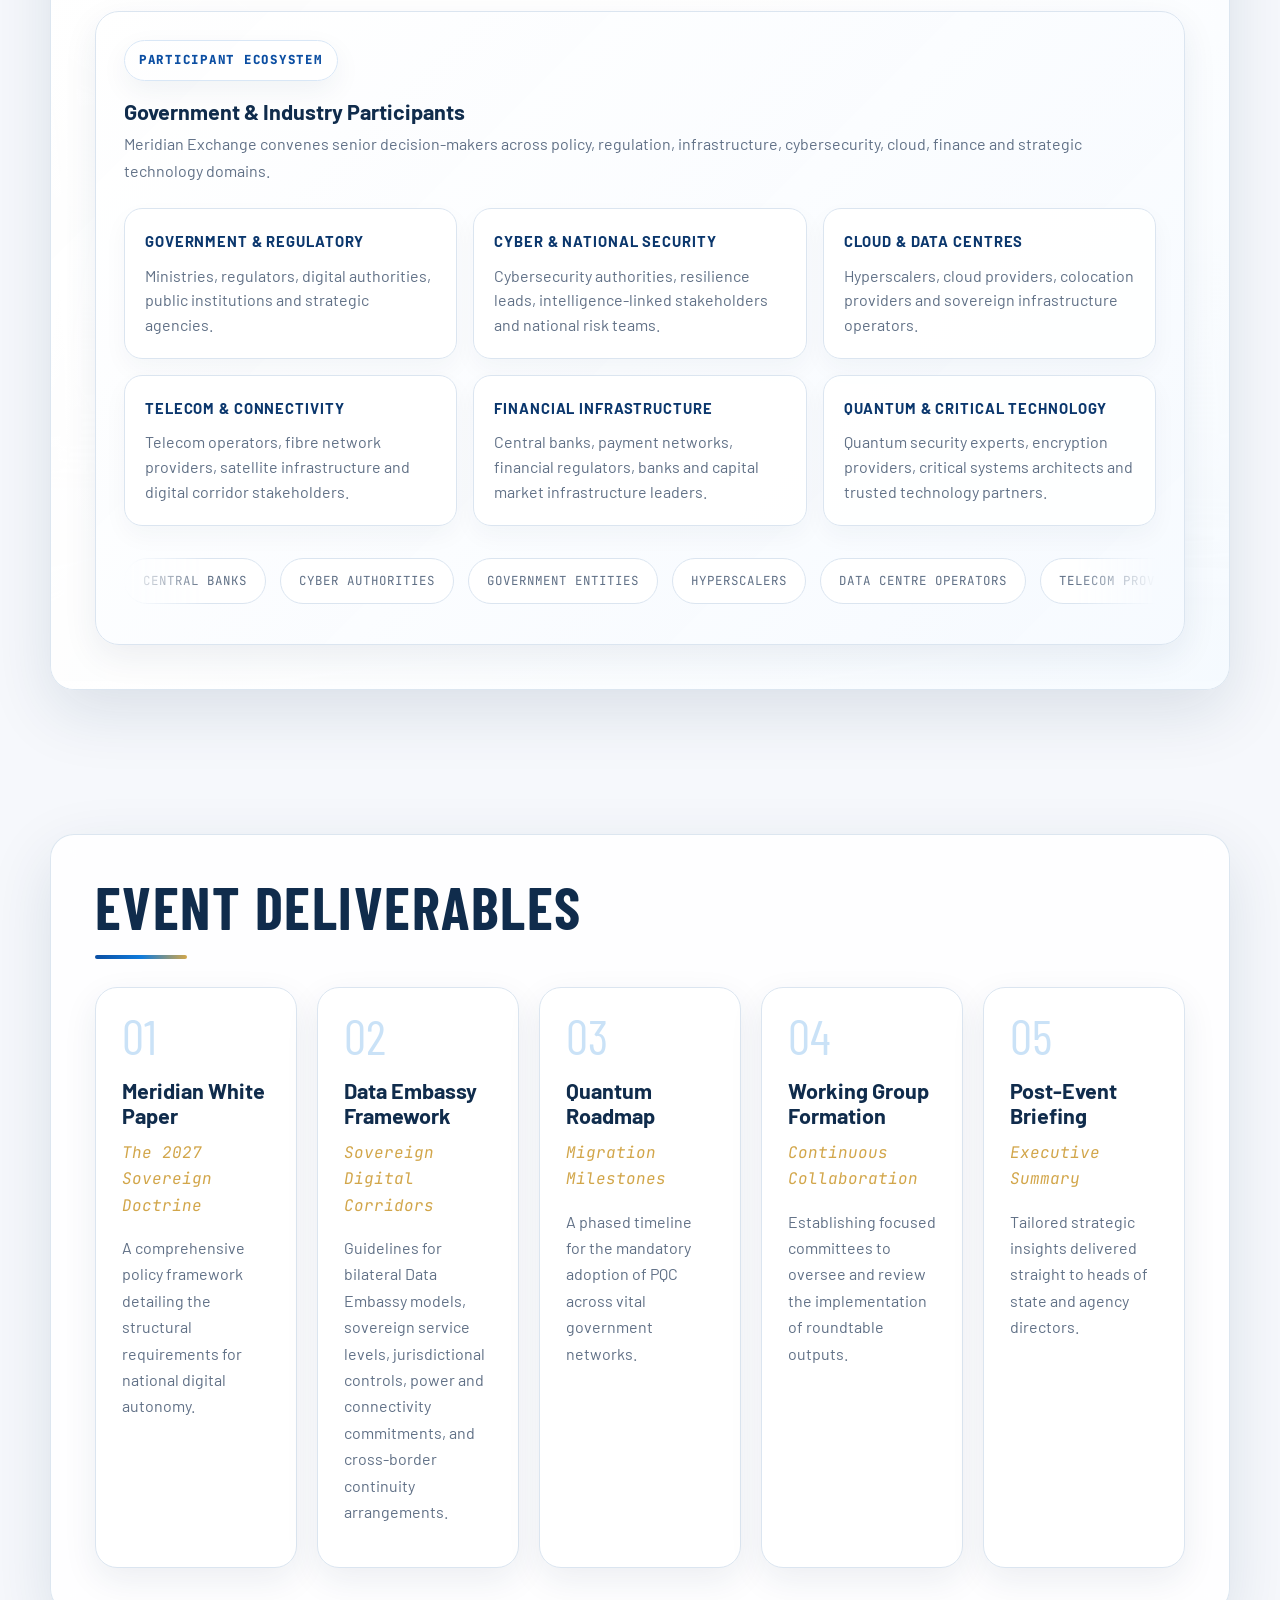
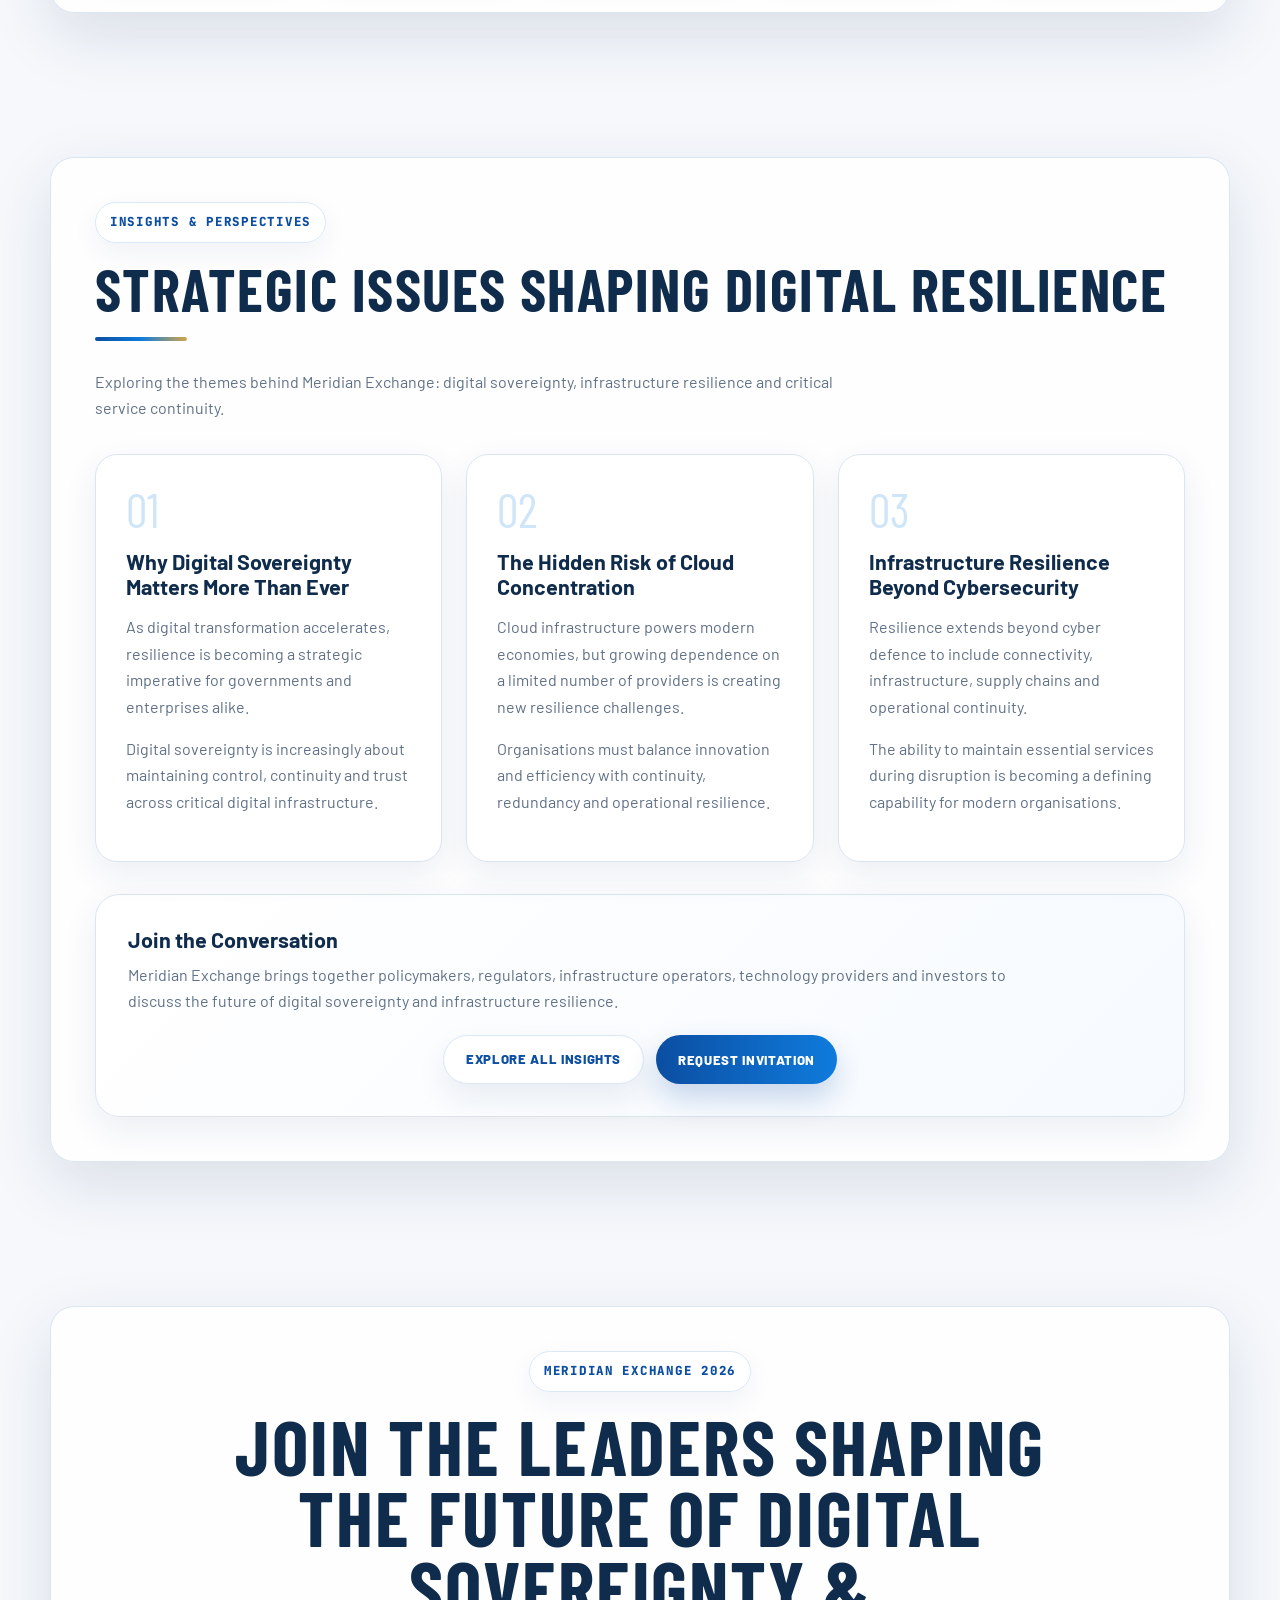
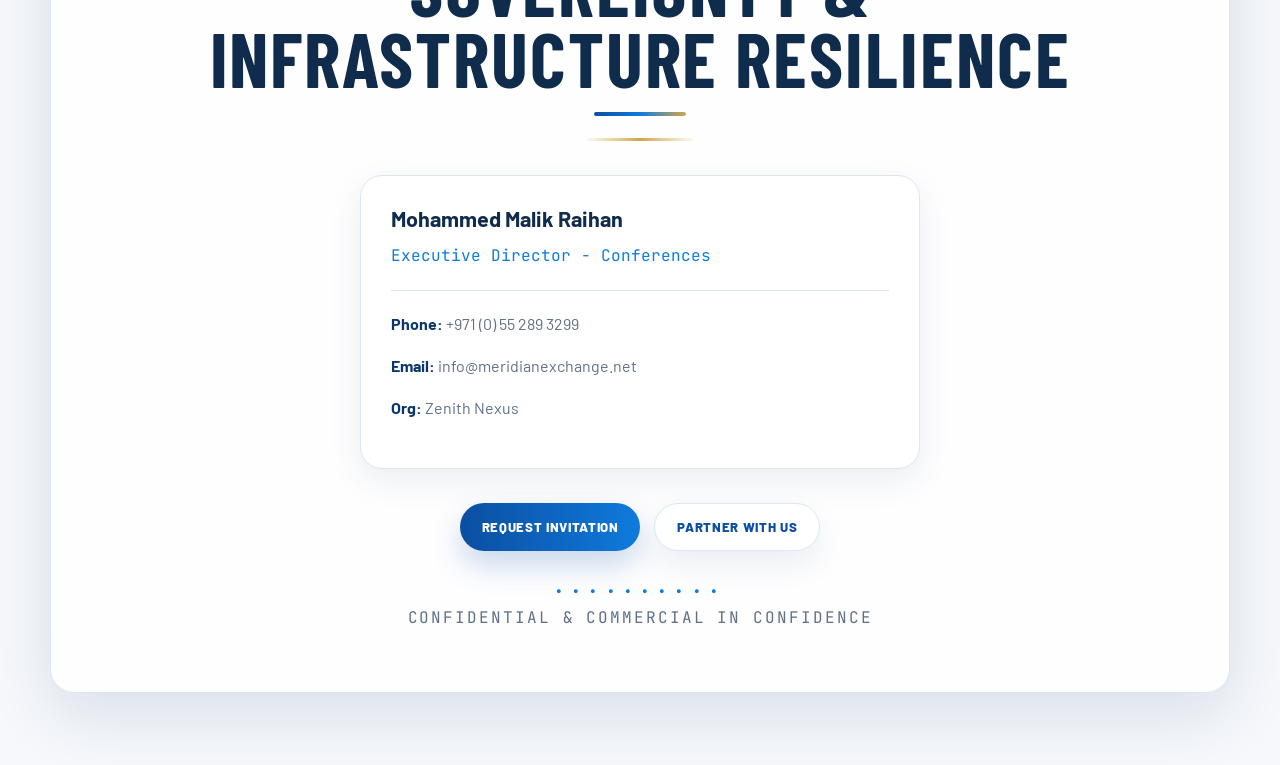
==== commit d6331638: "Update index.html" ====
--- a/index.html
+++ b/index.html
@@ -536,16 +536,44 @@
 </div>
 
 <div class="speaker-card card-hover">
-<a class="speaker-link" href="https://www.linkedin.com/in/alexleeyingshueng/" rel="noopener noreferrer" target="_blank">
-<div class="speaker-img-container">
-<img alt="Alex Lee Ying-Shueng" class="speaker-img" src="images/alexleeying-shueng.jpg"/>
-<div class="speaker-overlay"><span class="view-profile font-mono">View Profile</span></div>
-</div>
-</a>
-<div class="speaker-info">
-<h3>Alex Lee Ying-Shueng</h3>
-<p class="speaker-title gold font-mono">Managing Director</p>
-<p class="speaker-company font-muted">China Mobile International Middle East</p>
+<a class="speaker-link" href="https://www.linkedin.com/in/jacobkmathew/" rel="noopener noreferrer" target="_blank">
+<div class="speaker-img-container">
+<img alt="Jacob Mathew" class="speaker-img" src="images/jacob_mathew.jpeg"/>
+<div class="speaker-overlay"><span class="view-profile font-mono">View Profile</span></div>
+</div>
+</a>
+<div class="speaker-info">
+<h3>Jacob Mathew</h3>
+<p class="speaker-title gold font-mono">Head of Information Technology</p>
+<p class="speaker-company font-muted">UAE Government Entity</p>
+</div>
+</div>
+
+<div class="speaker-card card-hover">
+<a class="speaker-link" href="https://www.linkedin.com/in/andrea-stazi-16381219" rel="noopener noreferrer" target="_blank">
+<div class="speaker-img-container">
+<img alt="Andrea Stazi" class="speaker-img" src="images/aandrea_stazi.jpeg"/>
+<div class="speaker-overlay"><span class="view-profile font-mono">View Profile</span></div>
+</div>
+</a>
+<div class="speaker-info">
+<h3>Andrea Stazi</h3>
+<p class="speaker-title gold font-mono">Professor of Comparative Law of New Technologies</p>
+<p class="speaker-company font-muted">San Raffaele University of Rome | Academic Fellow, Centre for Technology, Robotics, AI &amp; the Law, National University of Singapore</p>
+</div>
+</div>
+
+<div class="speaker-card card-hover">
+<a class="speaker-link" href="https://www.linkedin.com/in/dr-naim-maadad-04475b4/" rel="noopener noreferrer" target="_blank">
+<div class="speaker-img-container">
+<img alt="Dr. Naim Maadad" class="speaker-img" src="images/naim_maadad.png"/>
+<div class="speaker-overlay"><span class="view-profile font-mono">View Profile</span></div>
+</div>
+</a>
+<div class="speaker-info">
+<h3>Dr. Naim Maadad</h3>
+<p class="speaker-title gold font-mono">Chairman</p>
+<p class="speaker-company font-muted">Australian Business Council</p>
 </div>
 </div>
 
@@ -811,17 +839,45 @@
 </div>
 </div>
 
-  <div class="speaker-card card-hover">
-<a class="speaker-link" href="https://www.linkedin.com/in/alexleeyingshueng/" rel="noopener noreferrer" target="_blank">
-<div class="speaker-img-container">
-<img alt="Alex Lee Ying-Shueng" class="speaker-img" src="images/alexleeying-shueng.jpg"/>
-<div class="speaker-overlay"><span class="view-profile font-mono">View Profile</span></div>
-</div>
-</a>
-<div class="speaker-info">
-<h3>Alex Lee Ying-Shueng</h3>
-<p class="speaker-title gold font-mono">Managing Director</p>
-<p class="speaker-company font-muted">China Mobile International Middle East</p>
+<div class="speaker-card card-hover">
+<a class="speaker-link" href="https://www.linkedin.com/in/jacobkmathew/" rel="noopener noreferrer" target="_blank">
+<div class="speaker-img-container">
+<img alt="Jacob Mathew" class="speaker-img" src="images/jacob_mathew.jpeg"/>
+<div class="speaker-overlay"><span class="view-profile font-mono">View Profile</span></div>
+</div>
+</a>
+<div class="speaker-info">
+<h3>Jacob Mathew</h3>
+<p class="speaker-title gold font-mono">Head of Information Technology</p>
+<p class="speaker-company font-muted">UAE Government Entity</p>
+</div>
+</div>
+
+<div class="speaker-card card-hover">
+<a class="speaker-link" href="https://www.linkedin.com/in/andrea-stazi-16381219" rel="noopener noreferrer" target="_blank">
+<div class="speaker-img-container">
+<img alt="Andrea Stazi" class="speaker-img" src="images/aandrea_stazi.jpeg"/>
+<div class="speaker-overlay"><span class="view-profile font-mono">View Profile</span></div>
+</div>
+</a>
+<div class="speaker-info">
+<h3>Andrea Stazi</h3>
+<p class="speaker-title gold font-mono">Professor of Comparative Law of New Technologies</p>
+<p class="speaker-company font-muted">San Raffaele University of Rome | Academic Fellow, Centre for Technology, Robotics, AI &amp; the Law, National University of Singapore</p>
+</div>
+</div>
+
+<div class="speaker-card card-hover">
+<a class="speaker-link" href="https://www.linkedin.com/in/dr-naim-maadad-04475b4/" rel="noopener noreferrer" target="_blank">
+<div class="speaker-img-container">
+<img alt="Dr. Naim Maadad" class="speaker-img" src="images/naim_maadad.png"/>
+<div class="speaker-overlay"><span class="view-profile font-mono">View Profile</span></div>
+</div>
+</a>
+<div class="speaker-info">
+<h3>Dr. Naim Maadad</h3>
+<p class="speaker-title gold font-mono">Chairman</p>
+<p class="speaker-company font-muted">Australian Business Council</p>
 </div>
 </div>
 
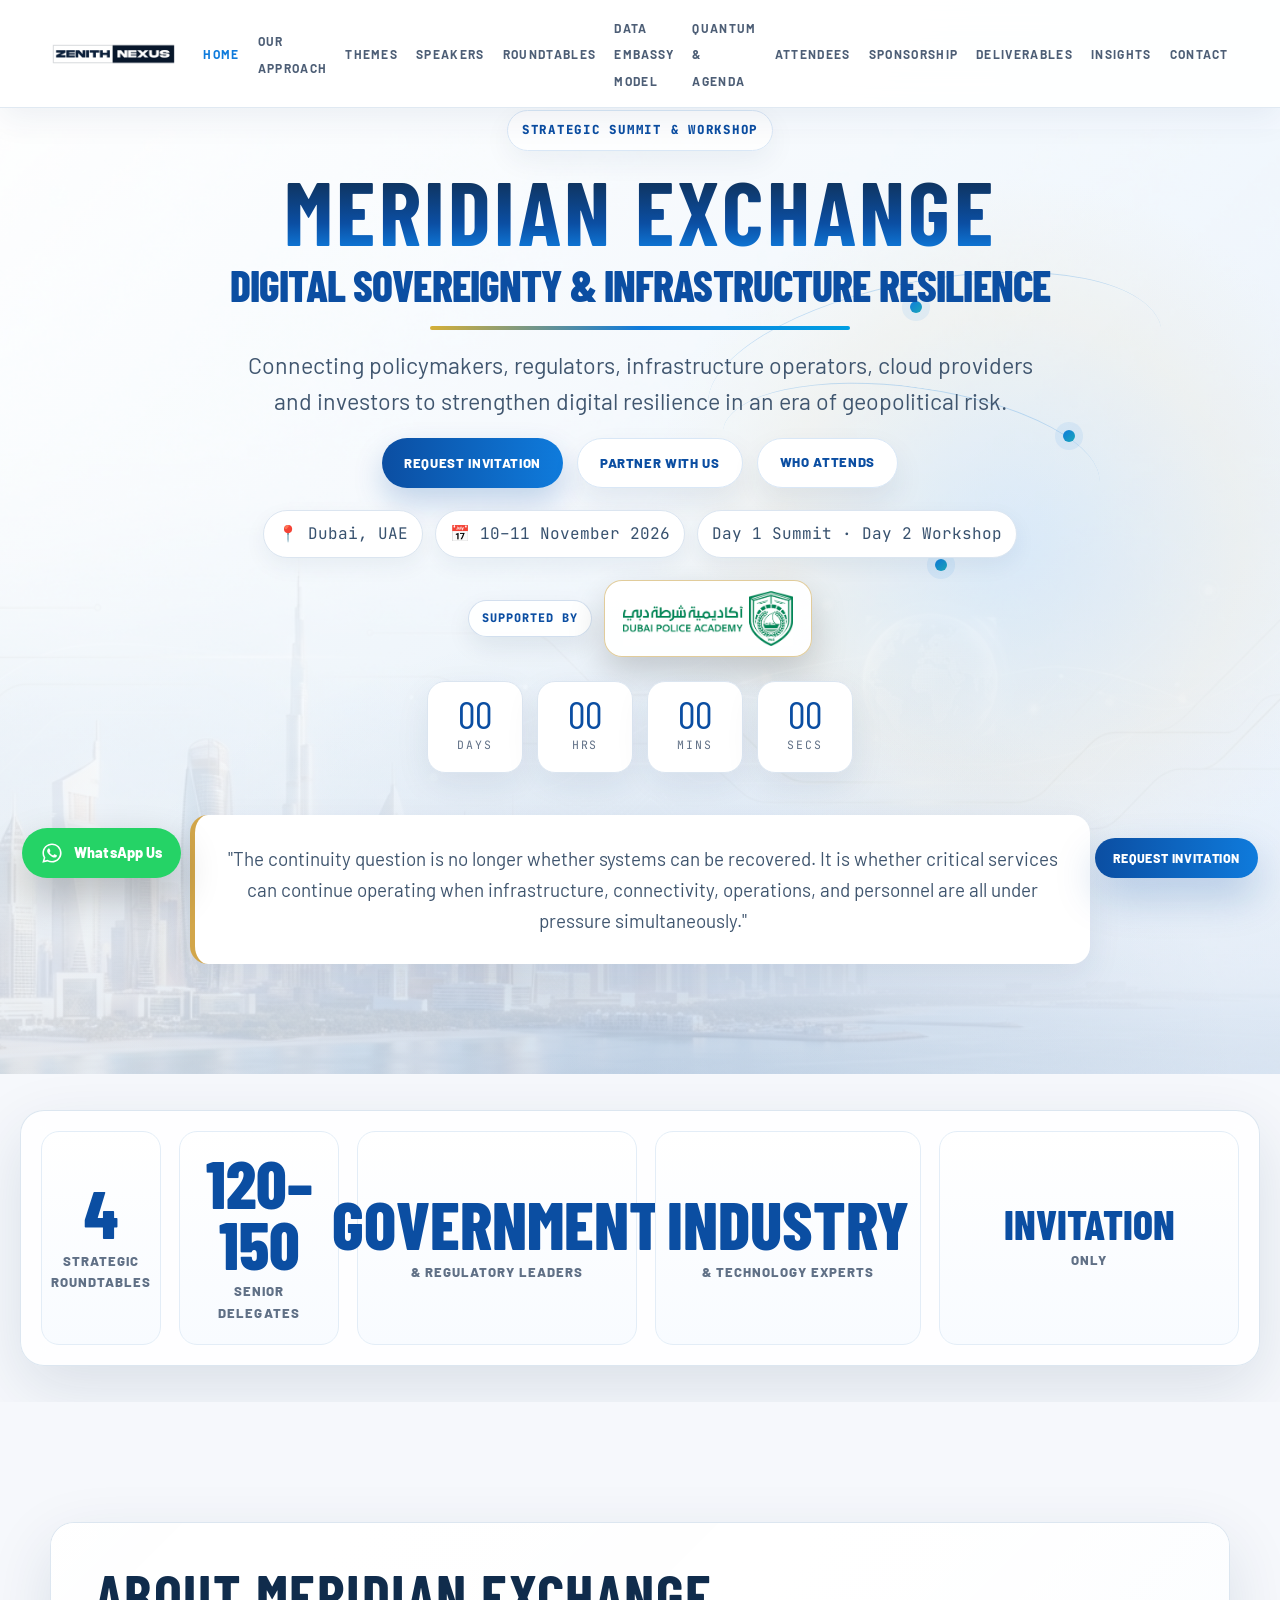
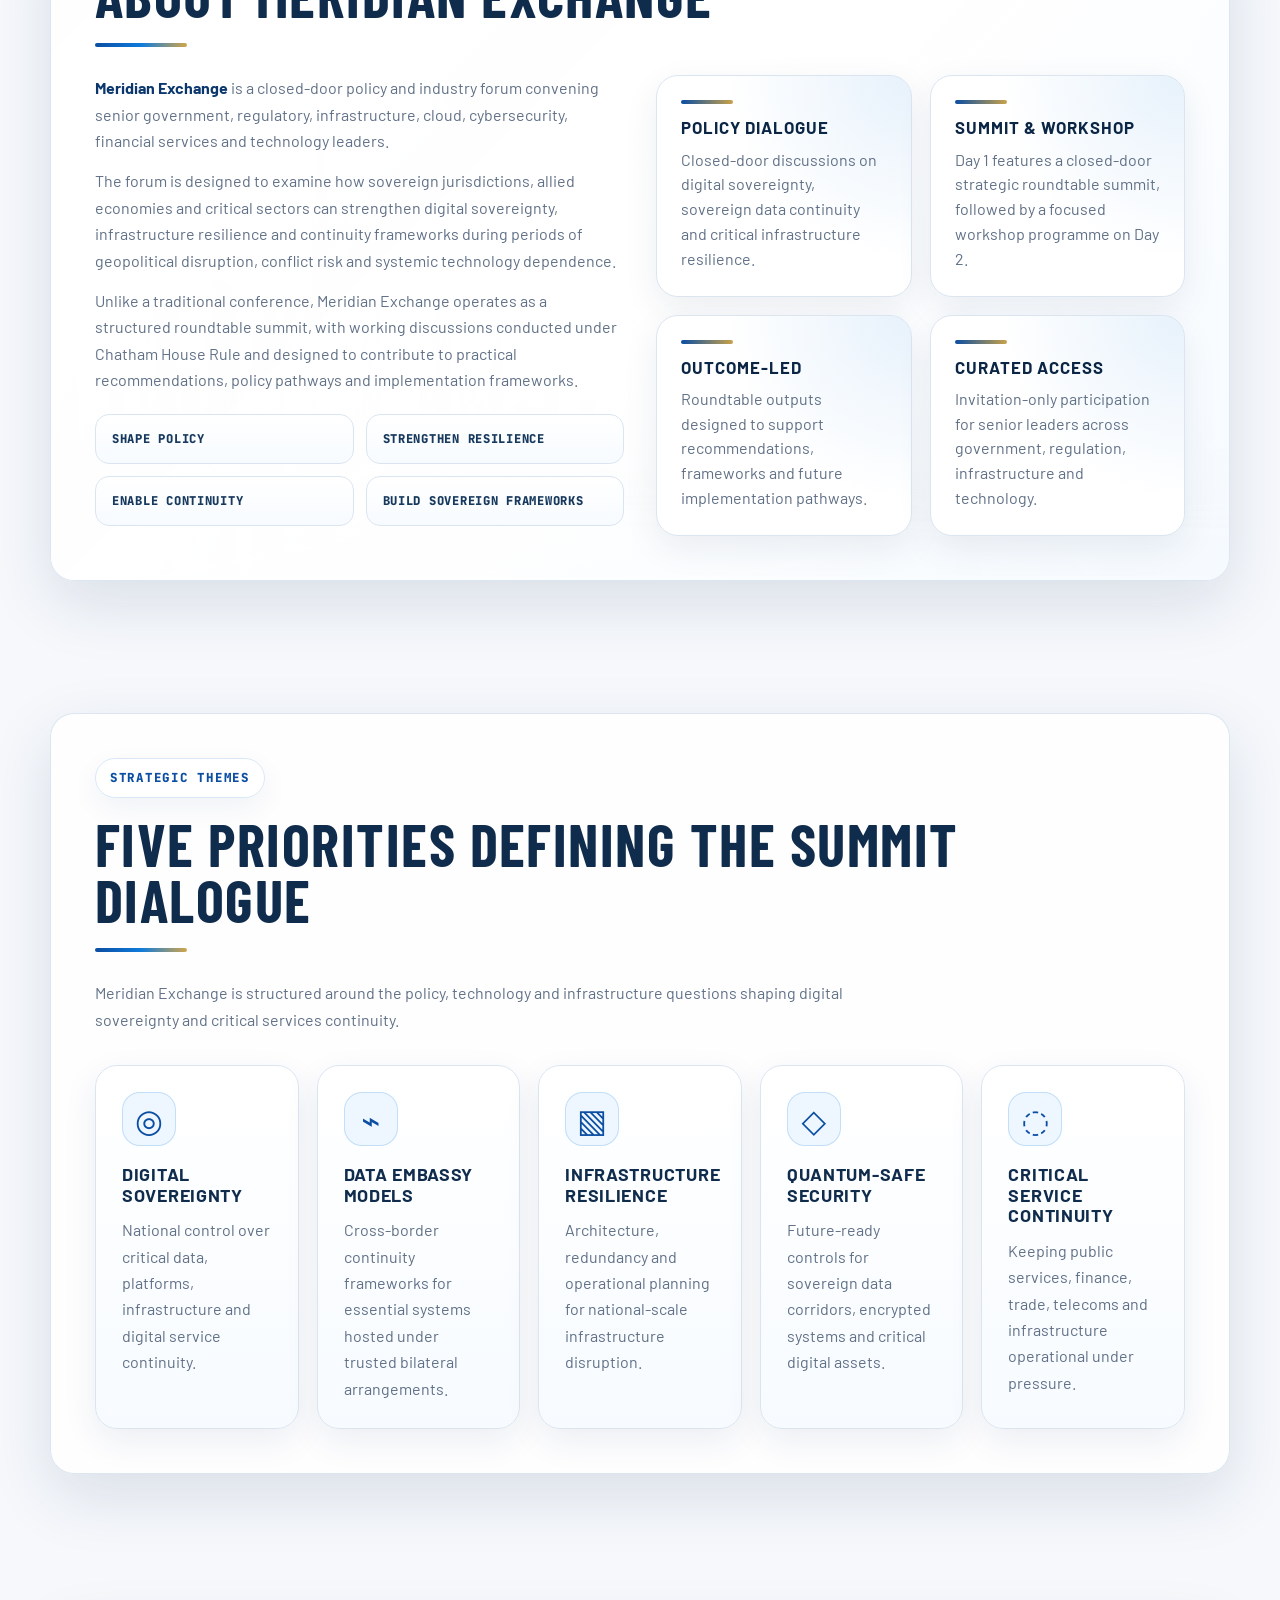
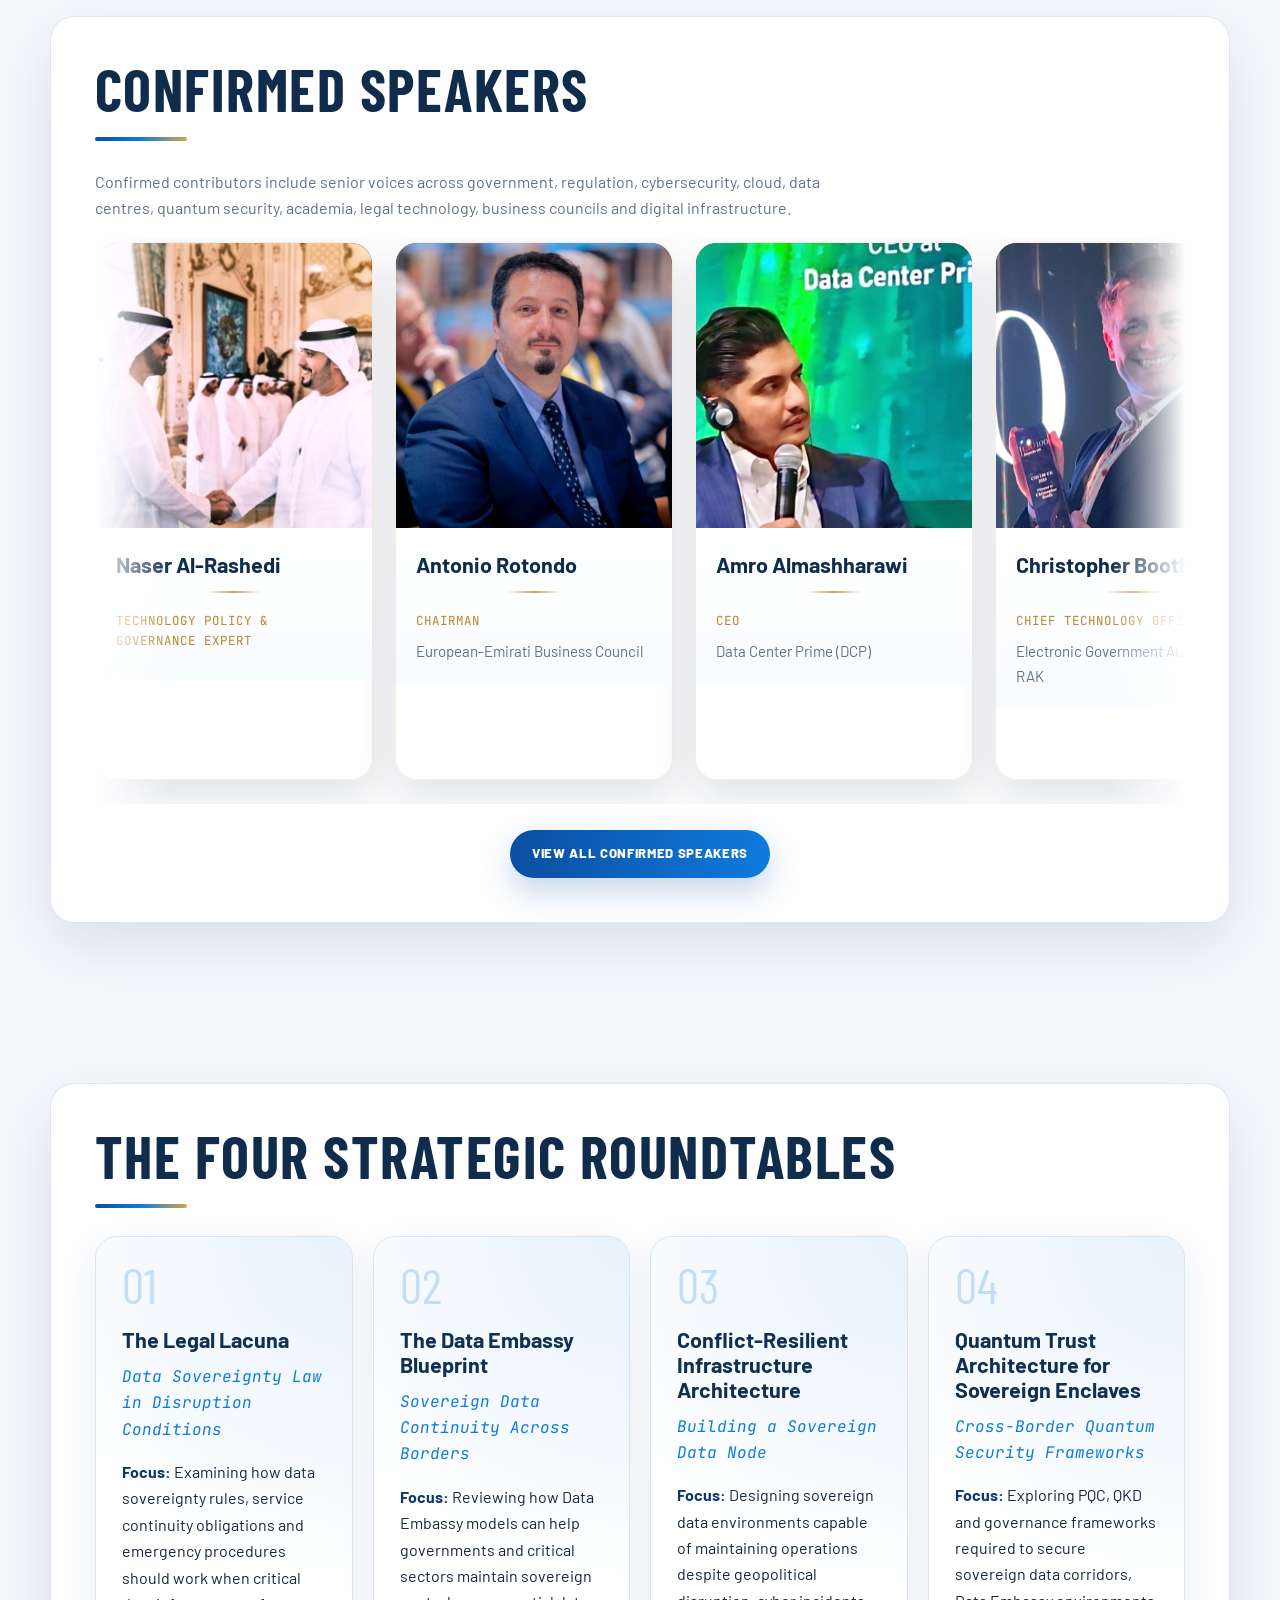
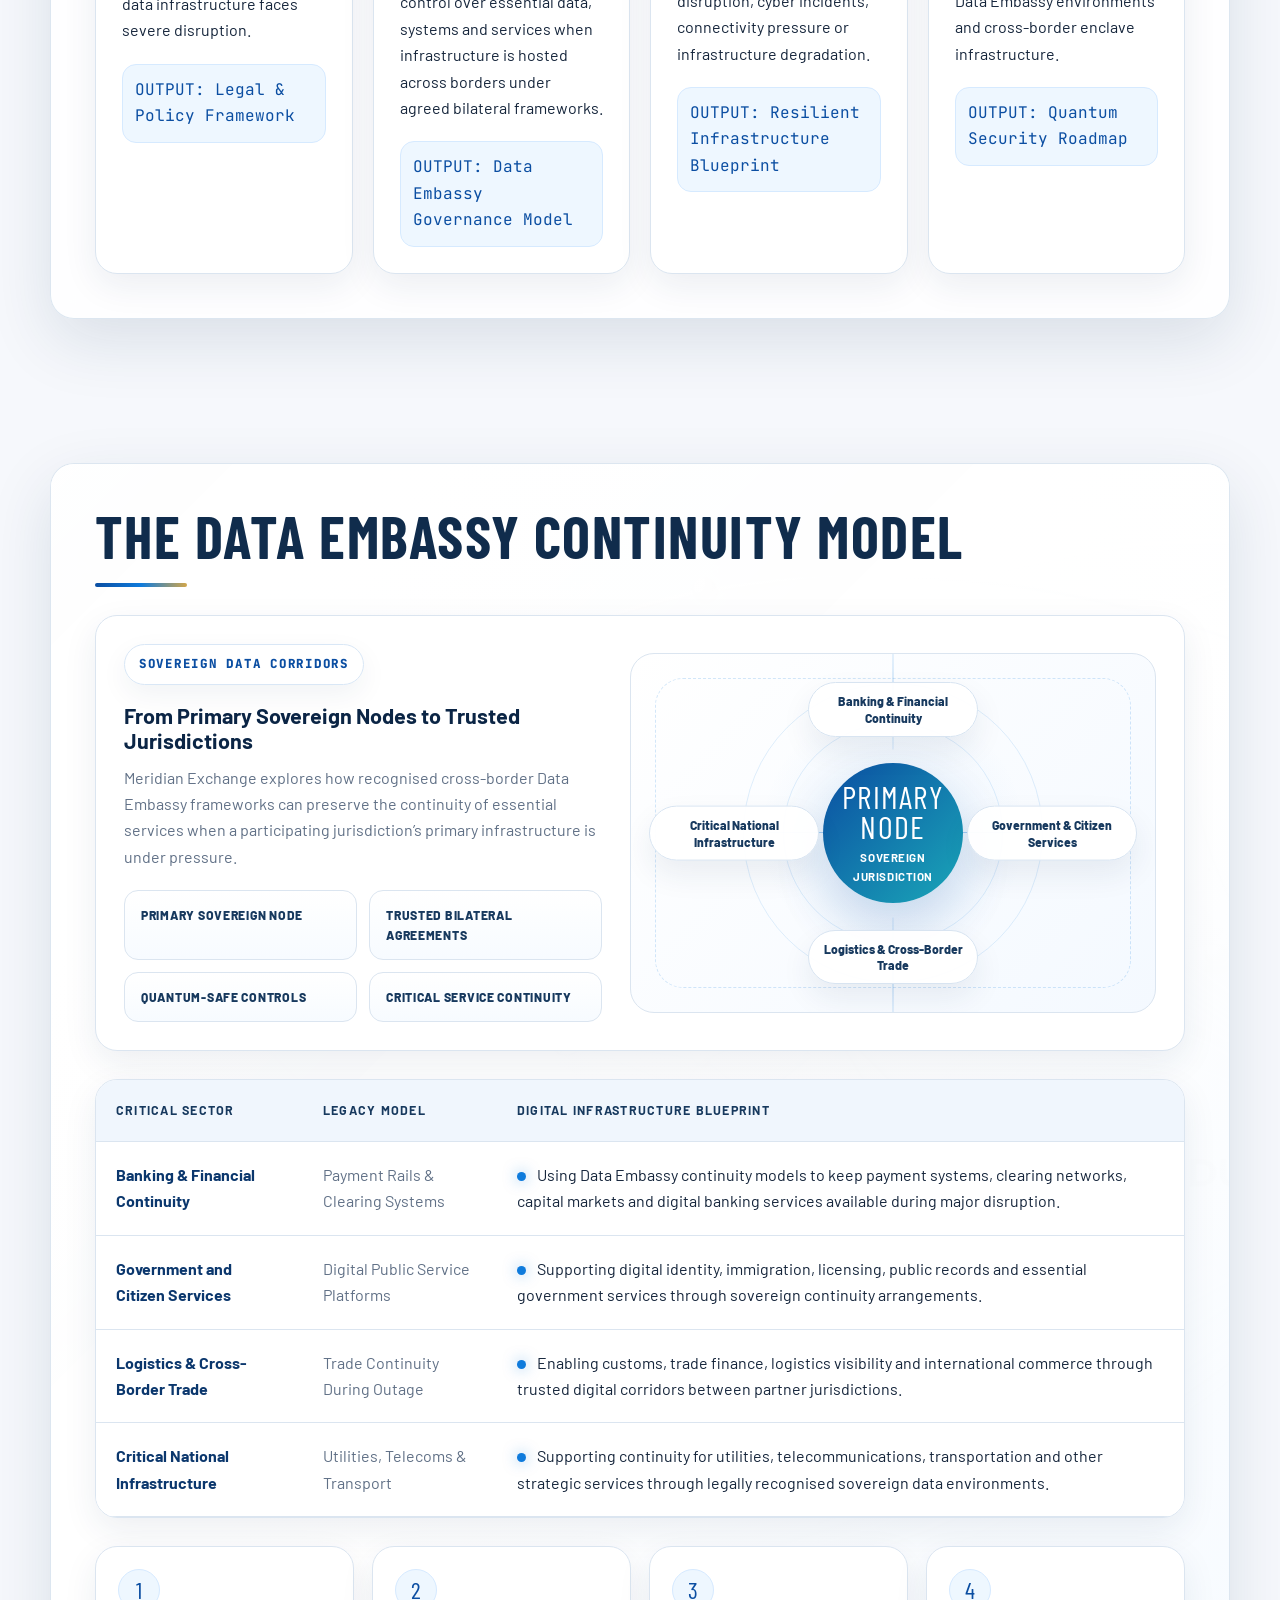
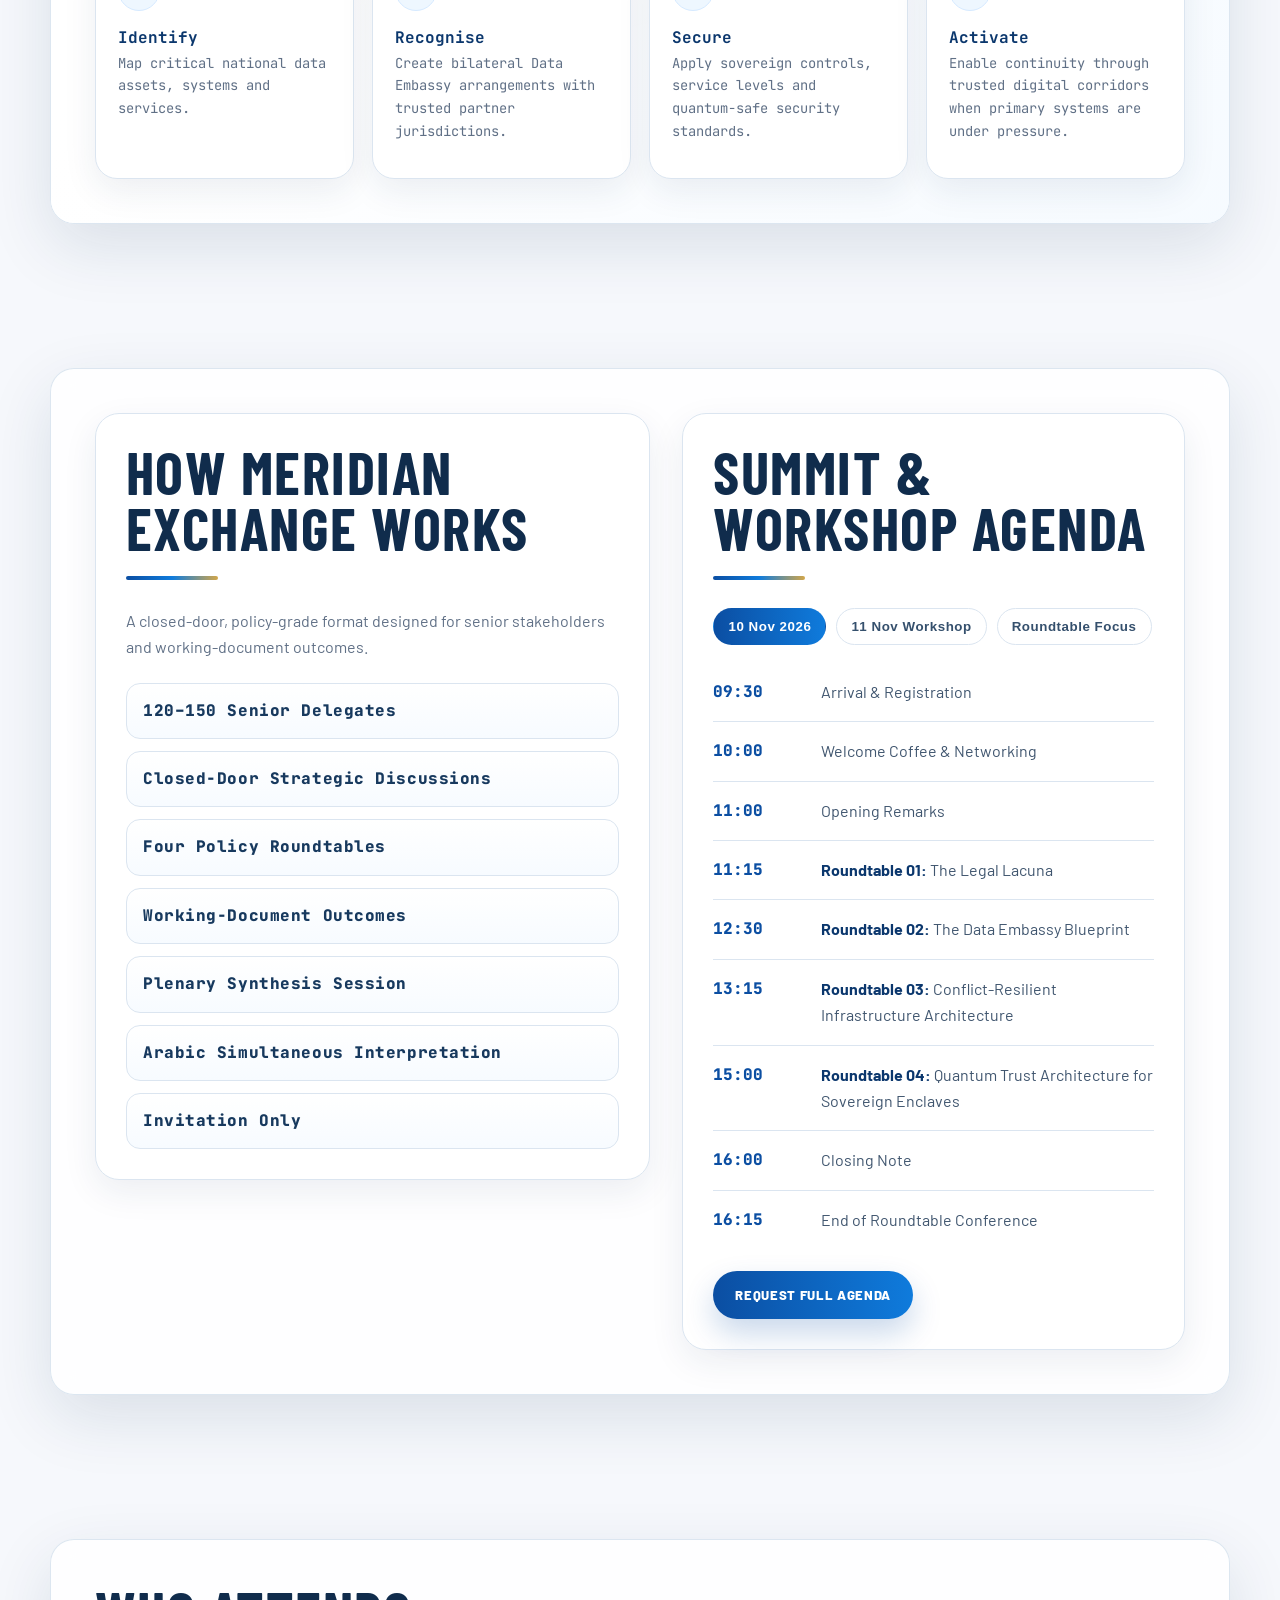
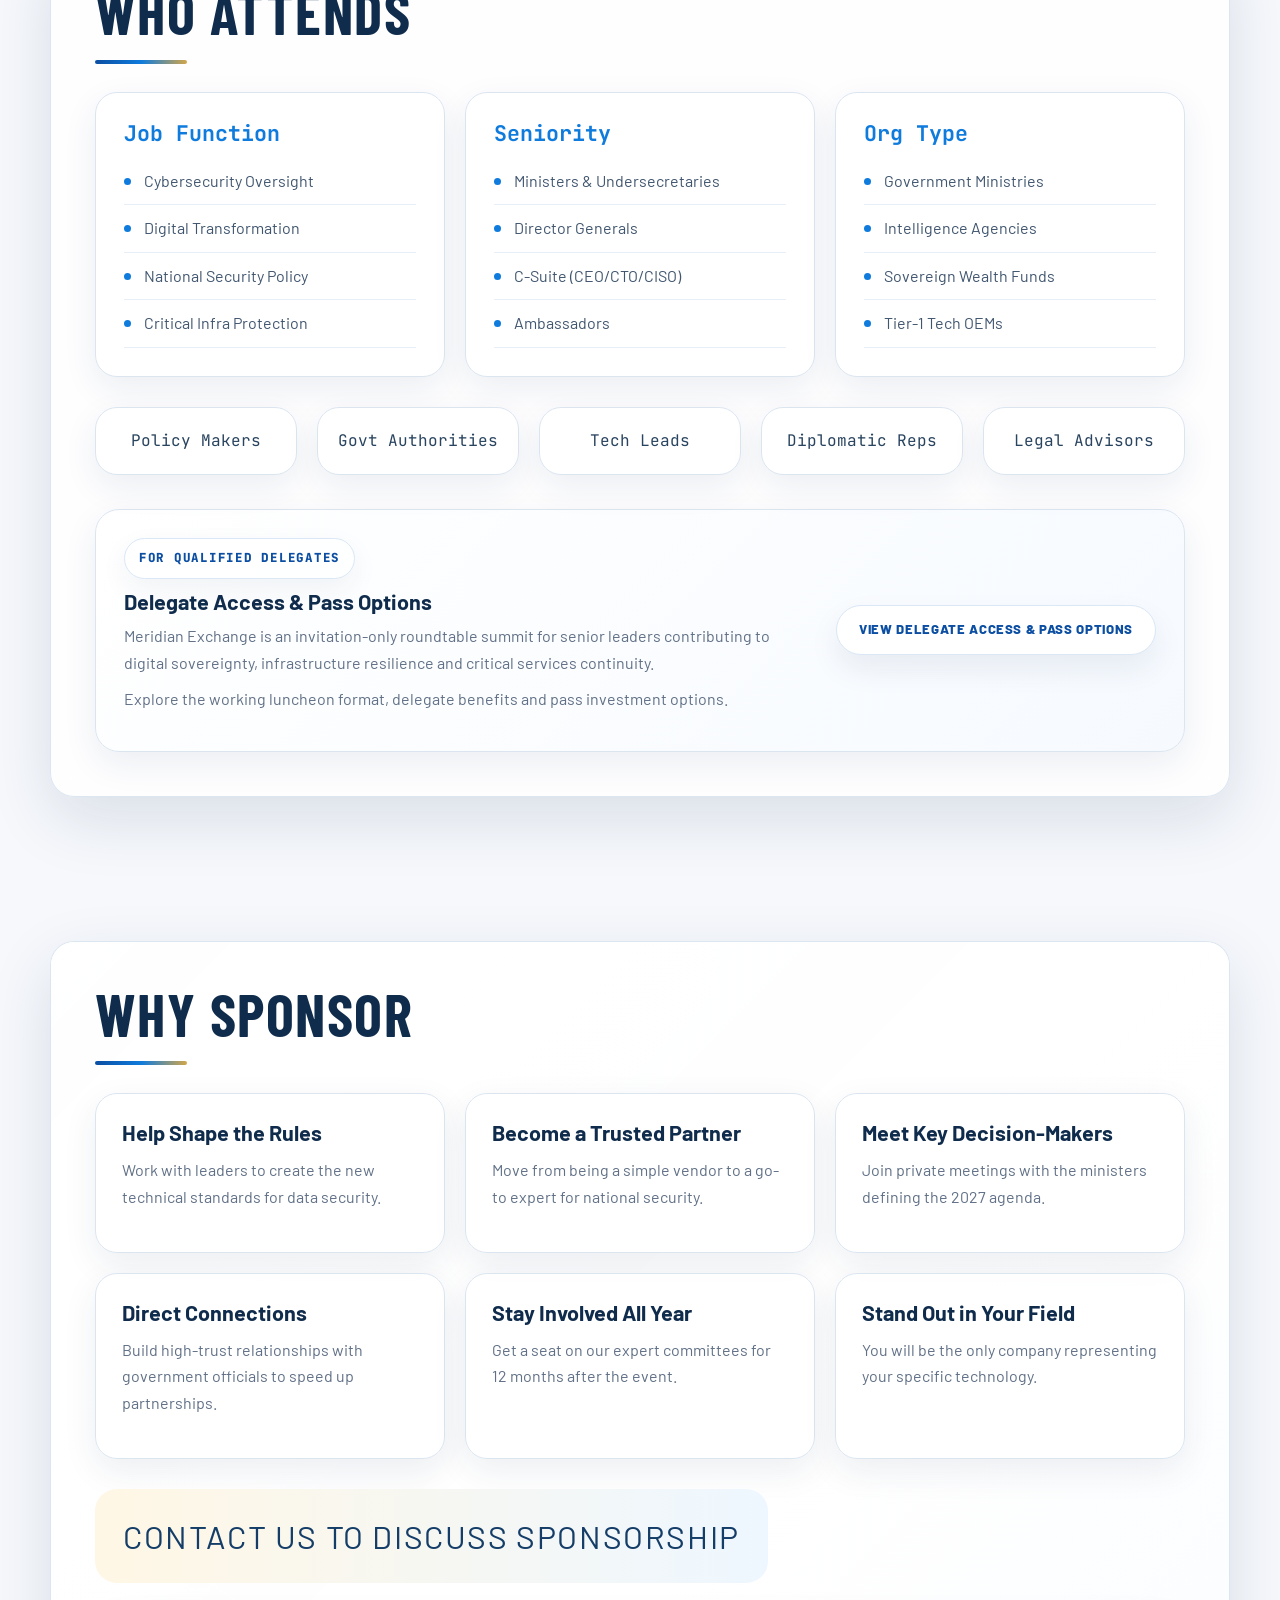
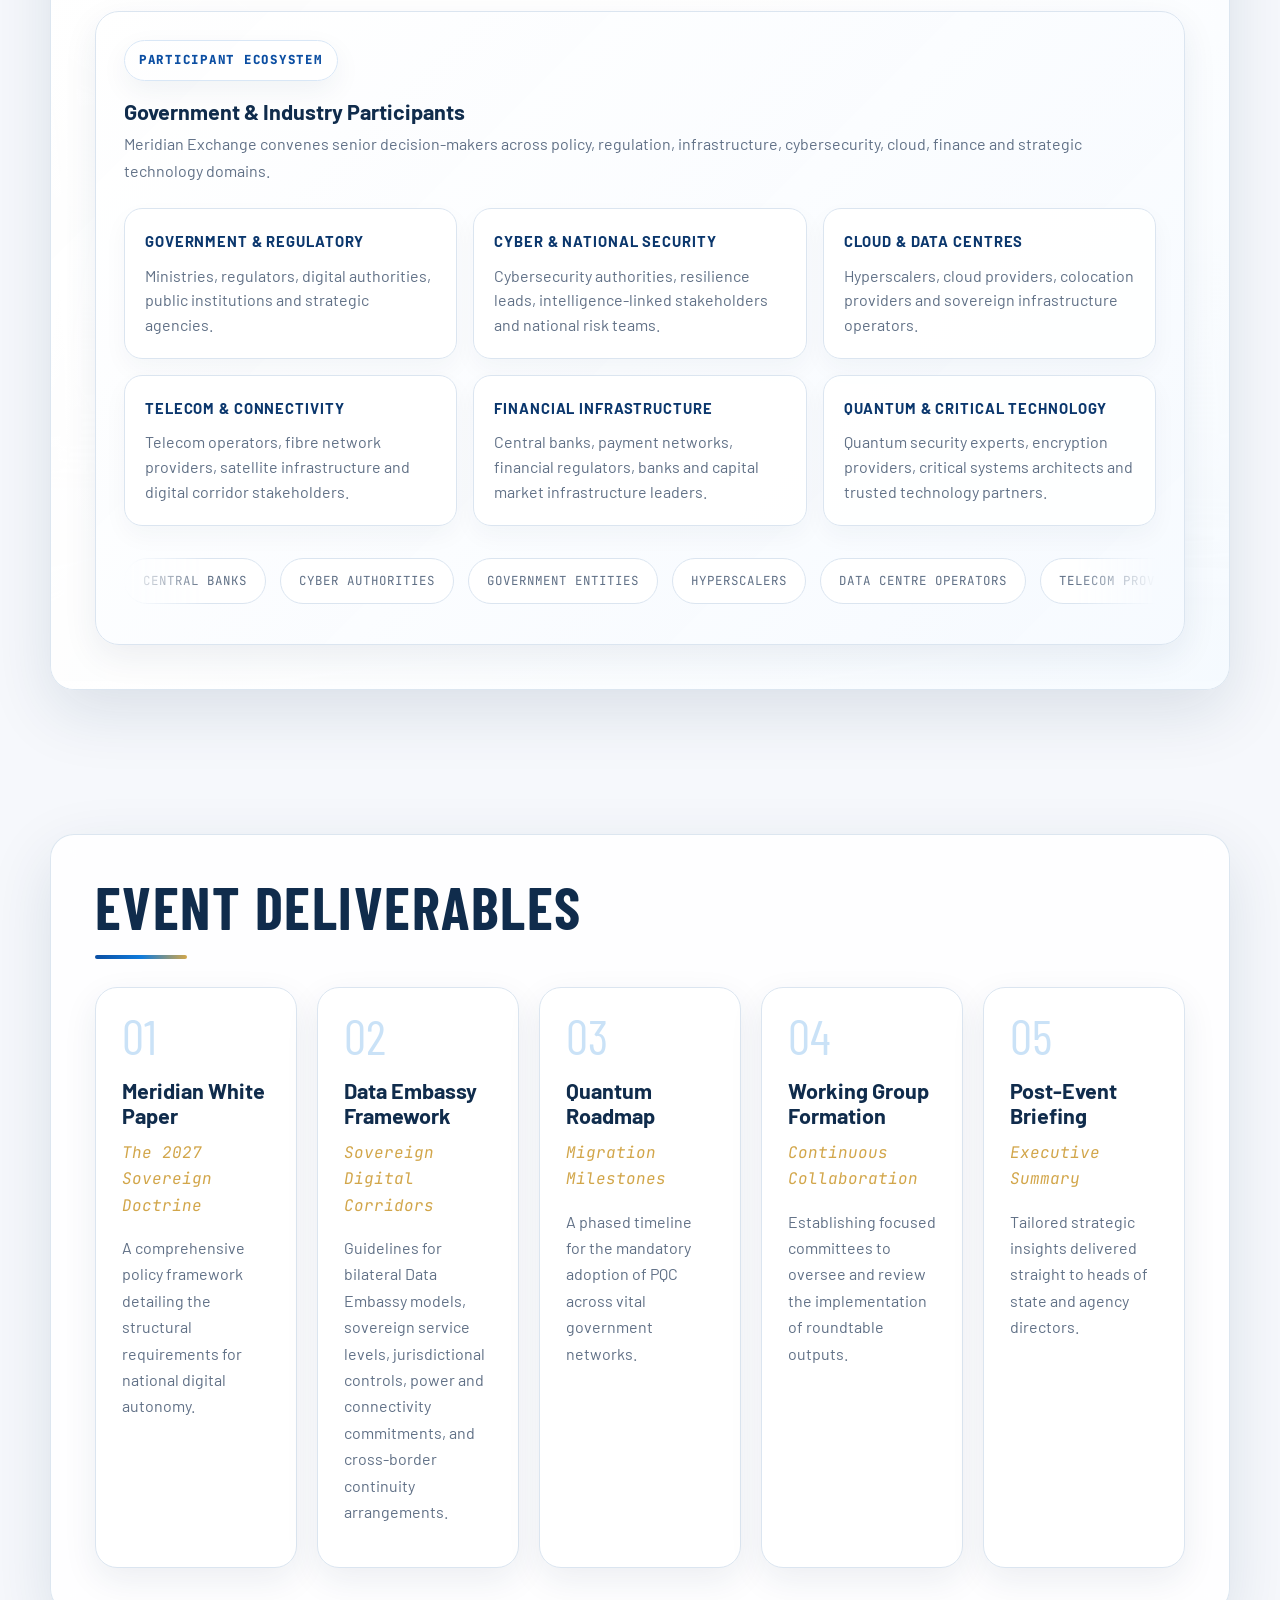
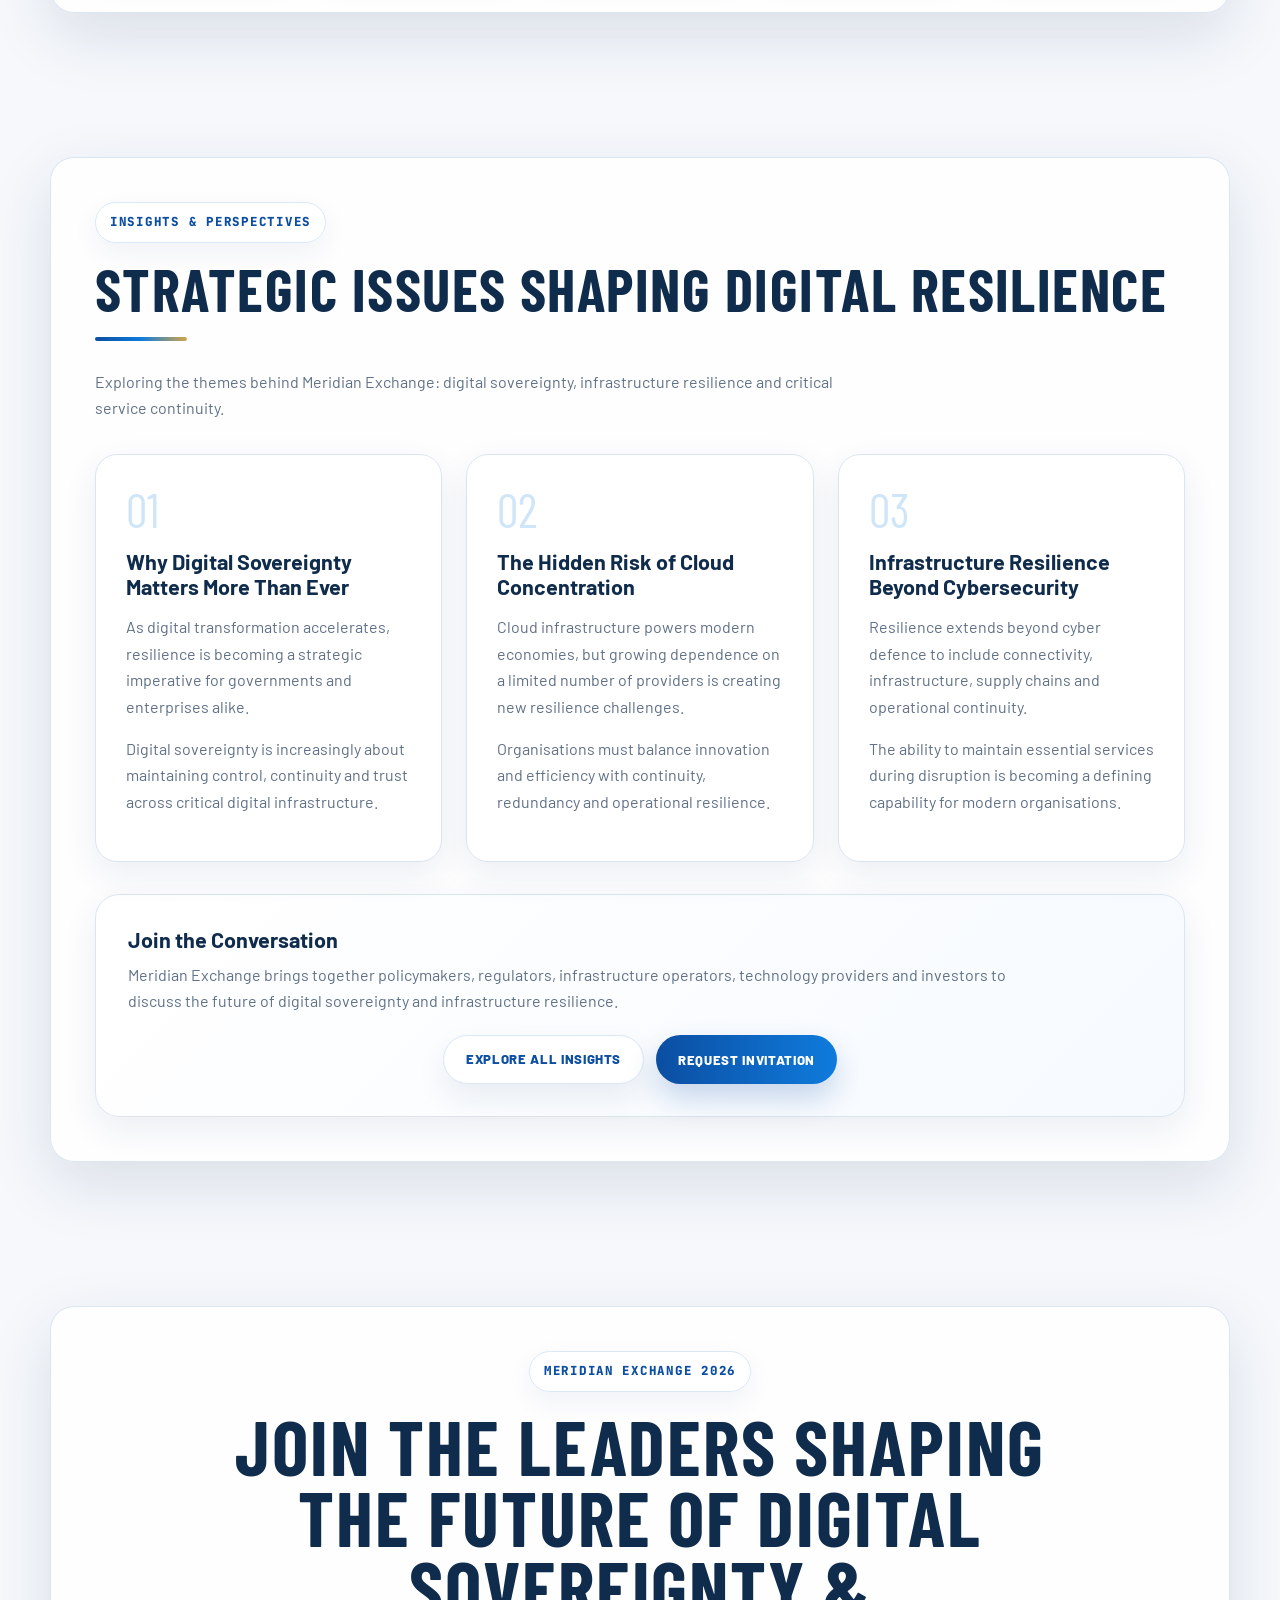
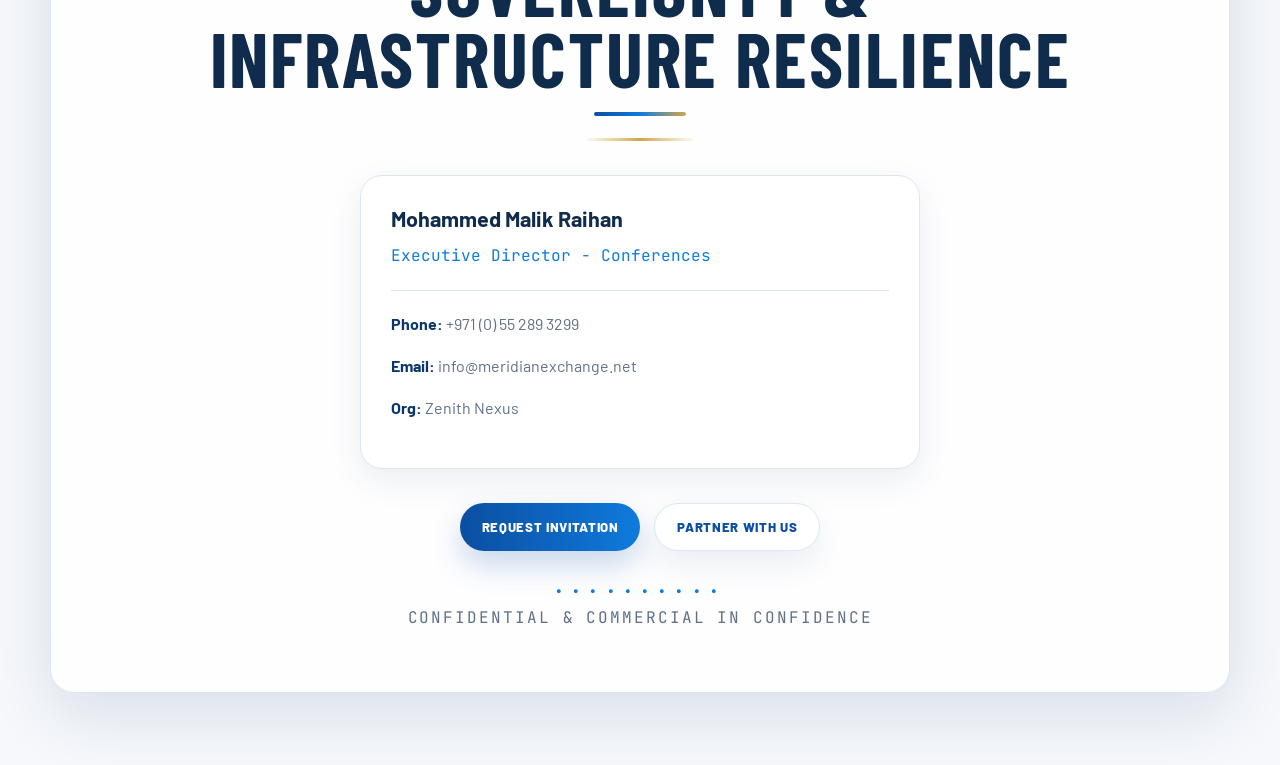
==== commit d8010557: "Update index.html" ====
--- a/index.html
+++ b/index.html
@@ -305,7 +305,7 @@
 <div class="container reveal">
 <h2>Confirmed Speakers</h2>
 <p class="font-muted subtitle-margin">
-  Confirmed contributors include senior voices across government, regulation, cybersecurity, cloud, data centres, quantum security, academia and digital infrastructure.
+  Confirmed contributors include senior voices across government, regulation, cybersecurity, cloud, data centres, quantum security, academia, legal technology, business councils and digital infrastructure.
 </p>
   
 <div aria-label="Featured speakers moving carousel" class="speaker-carousel">
